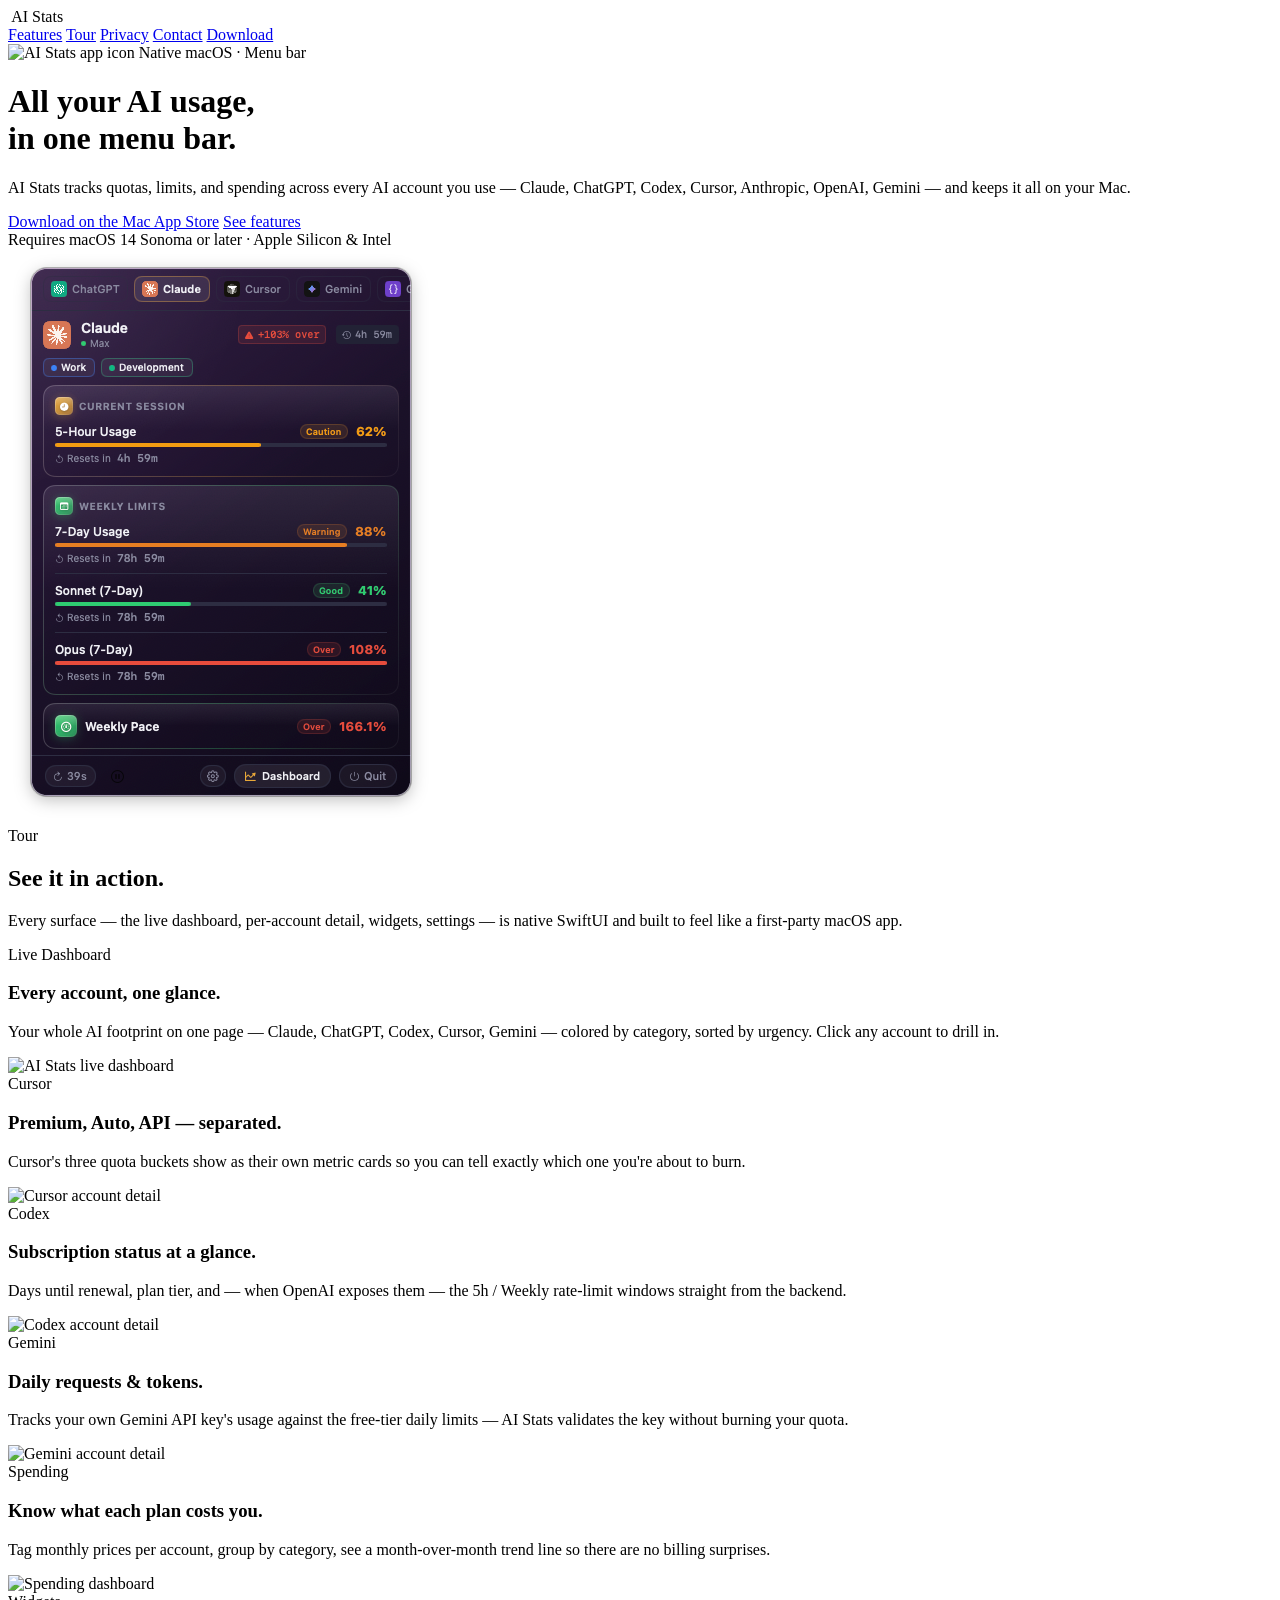
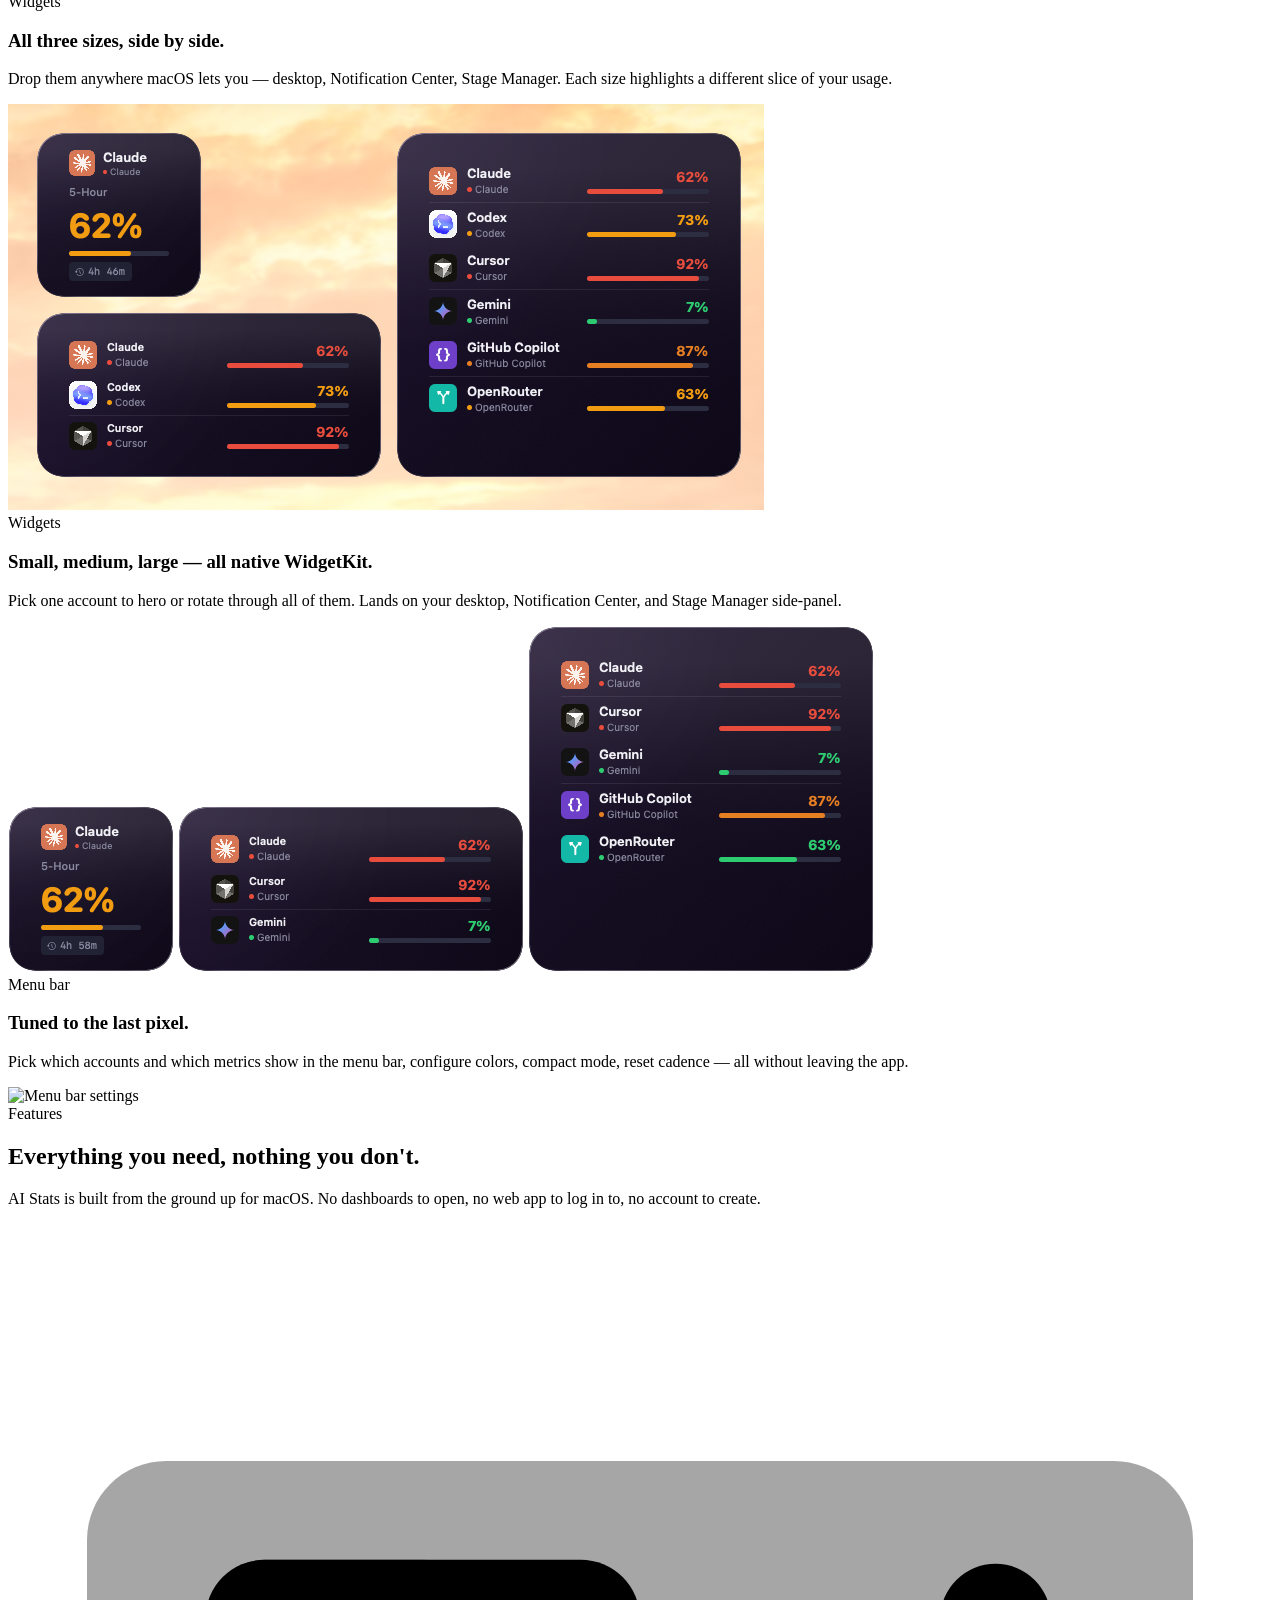
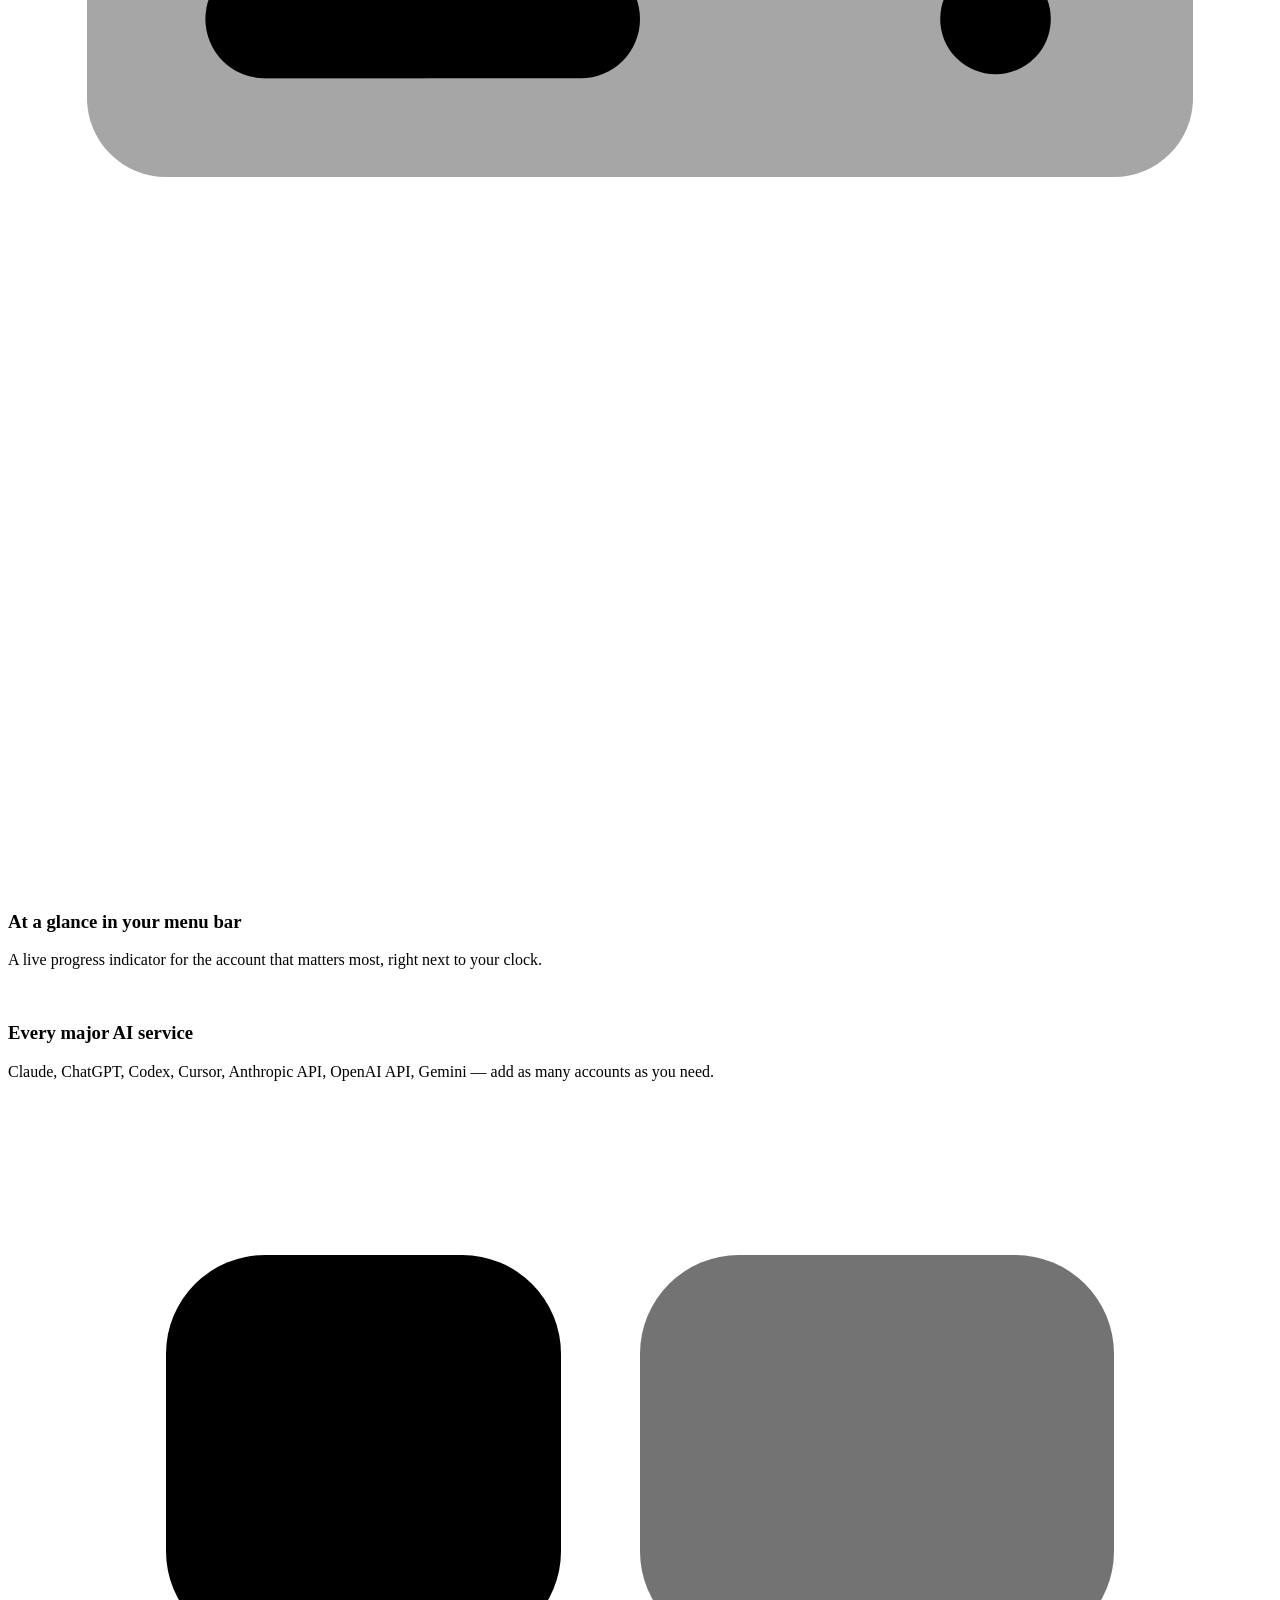
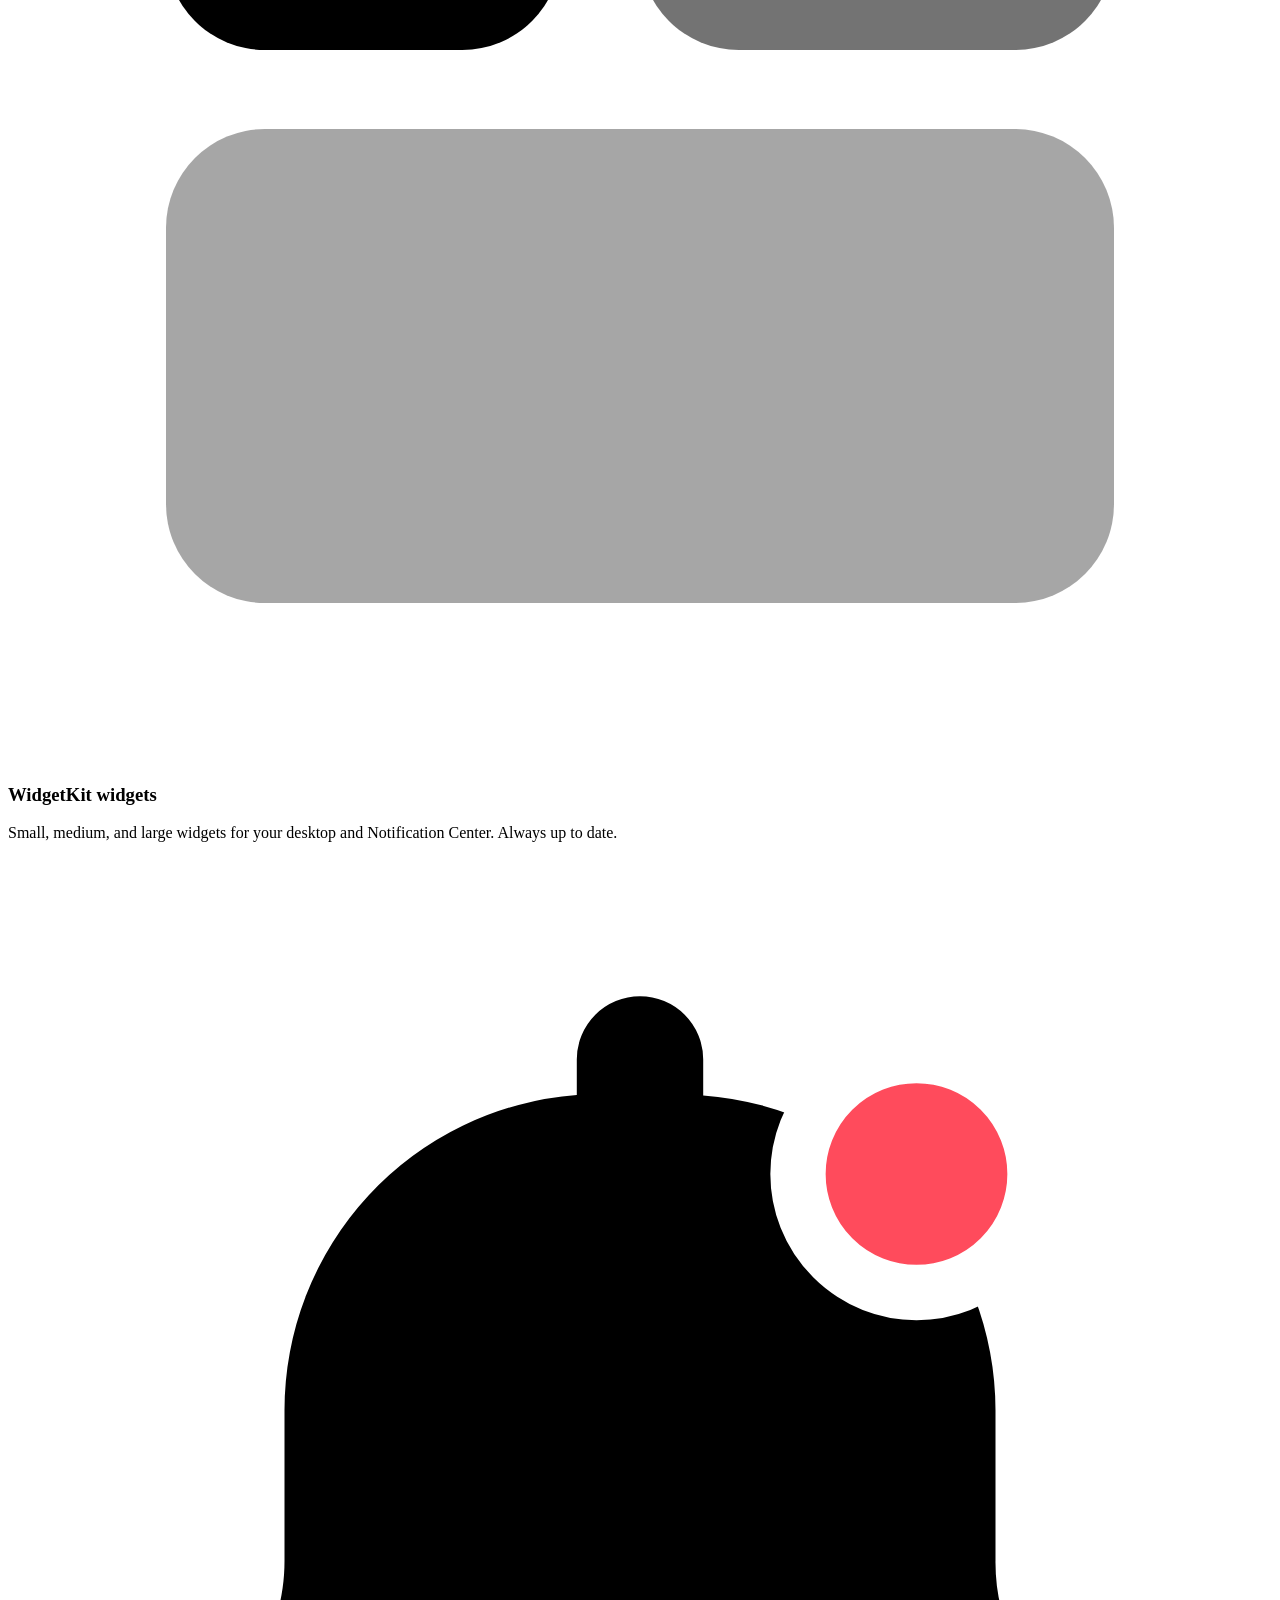
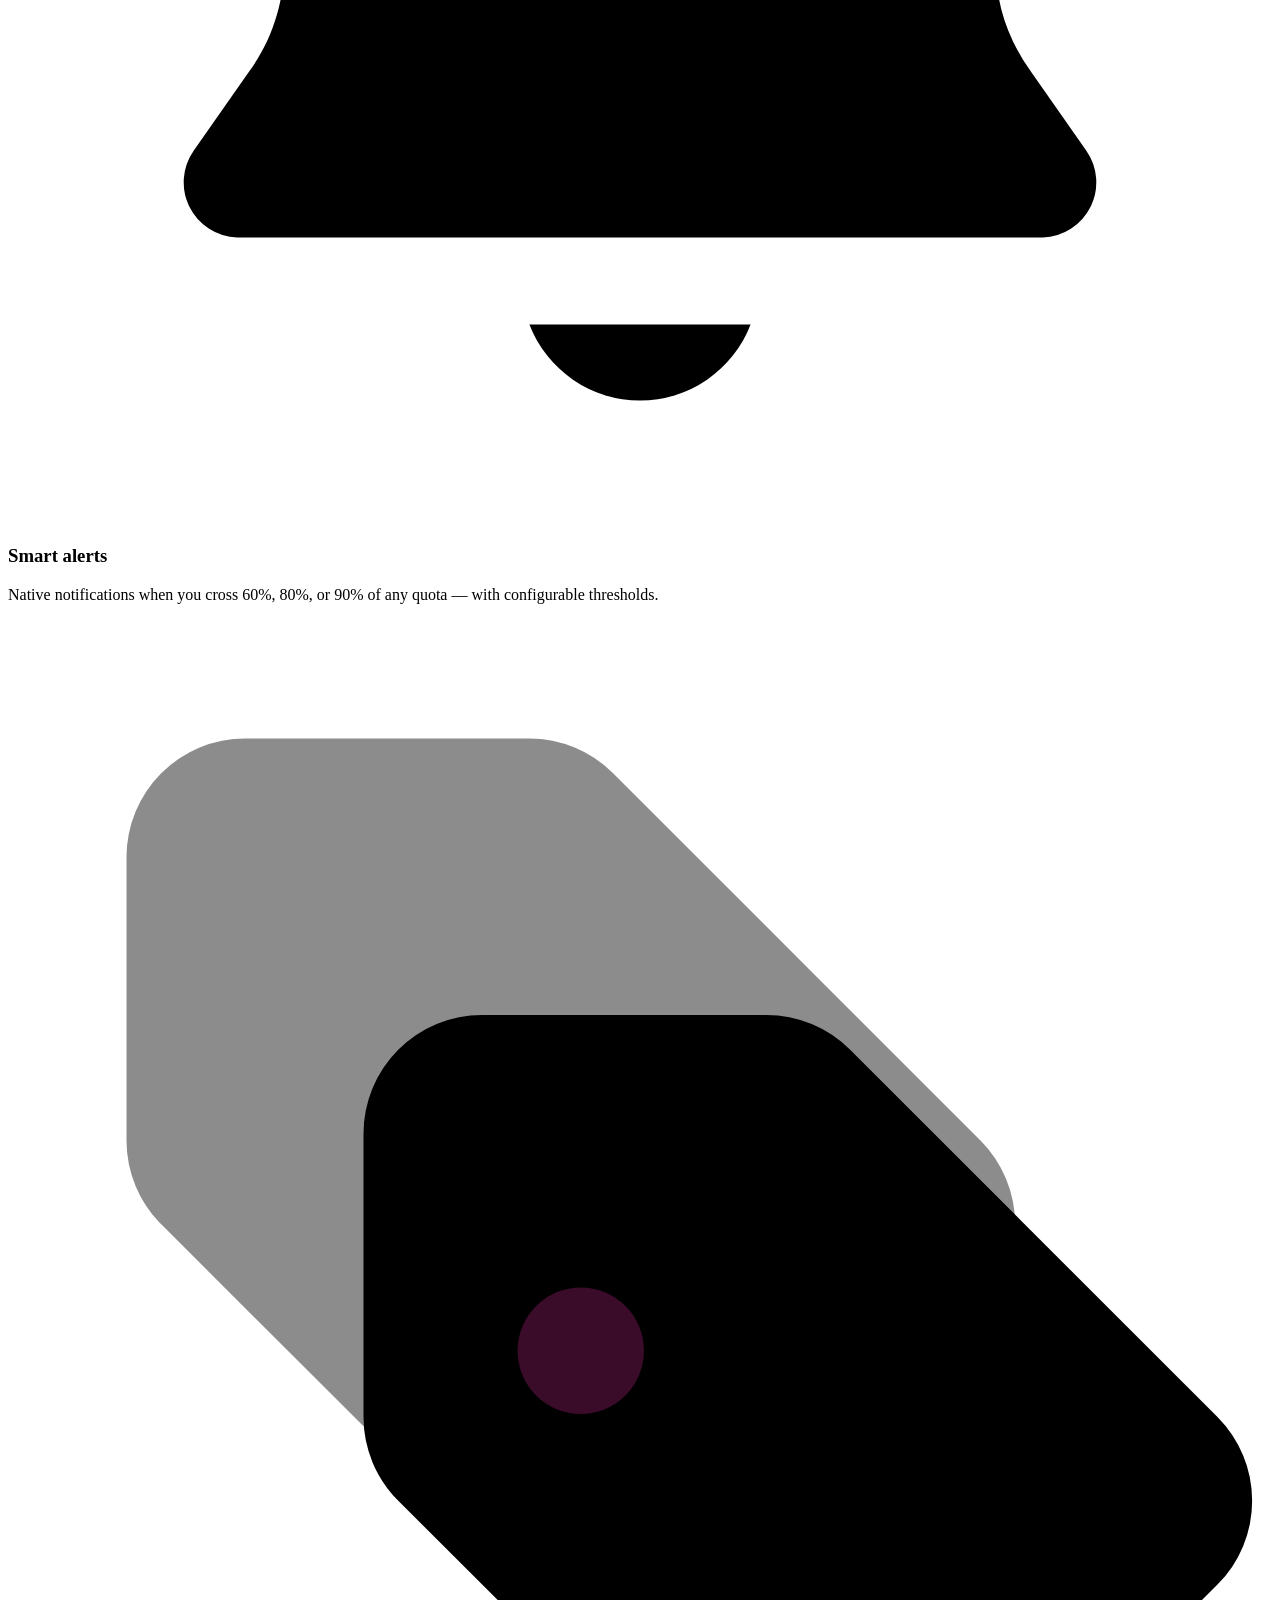
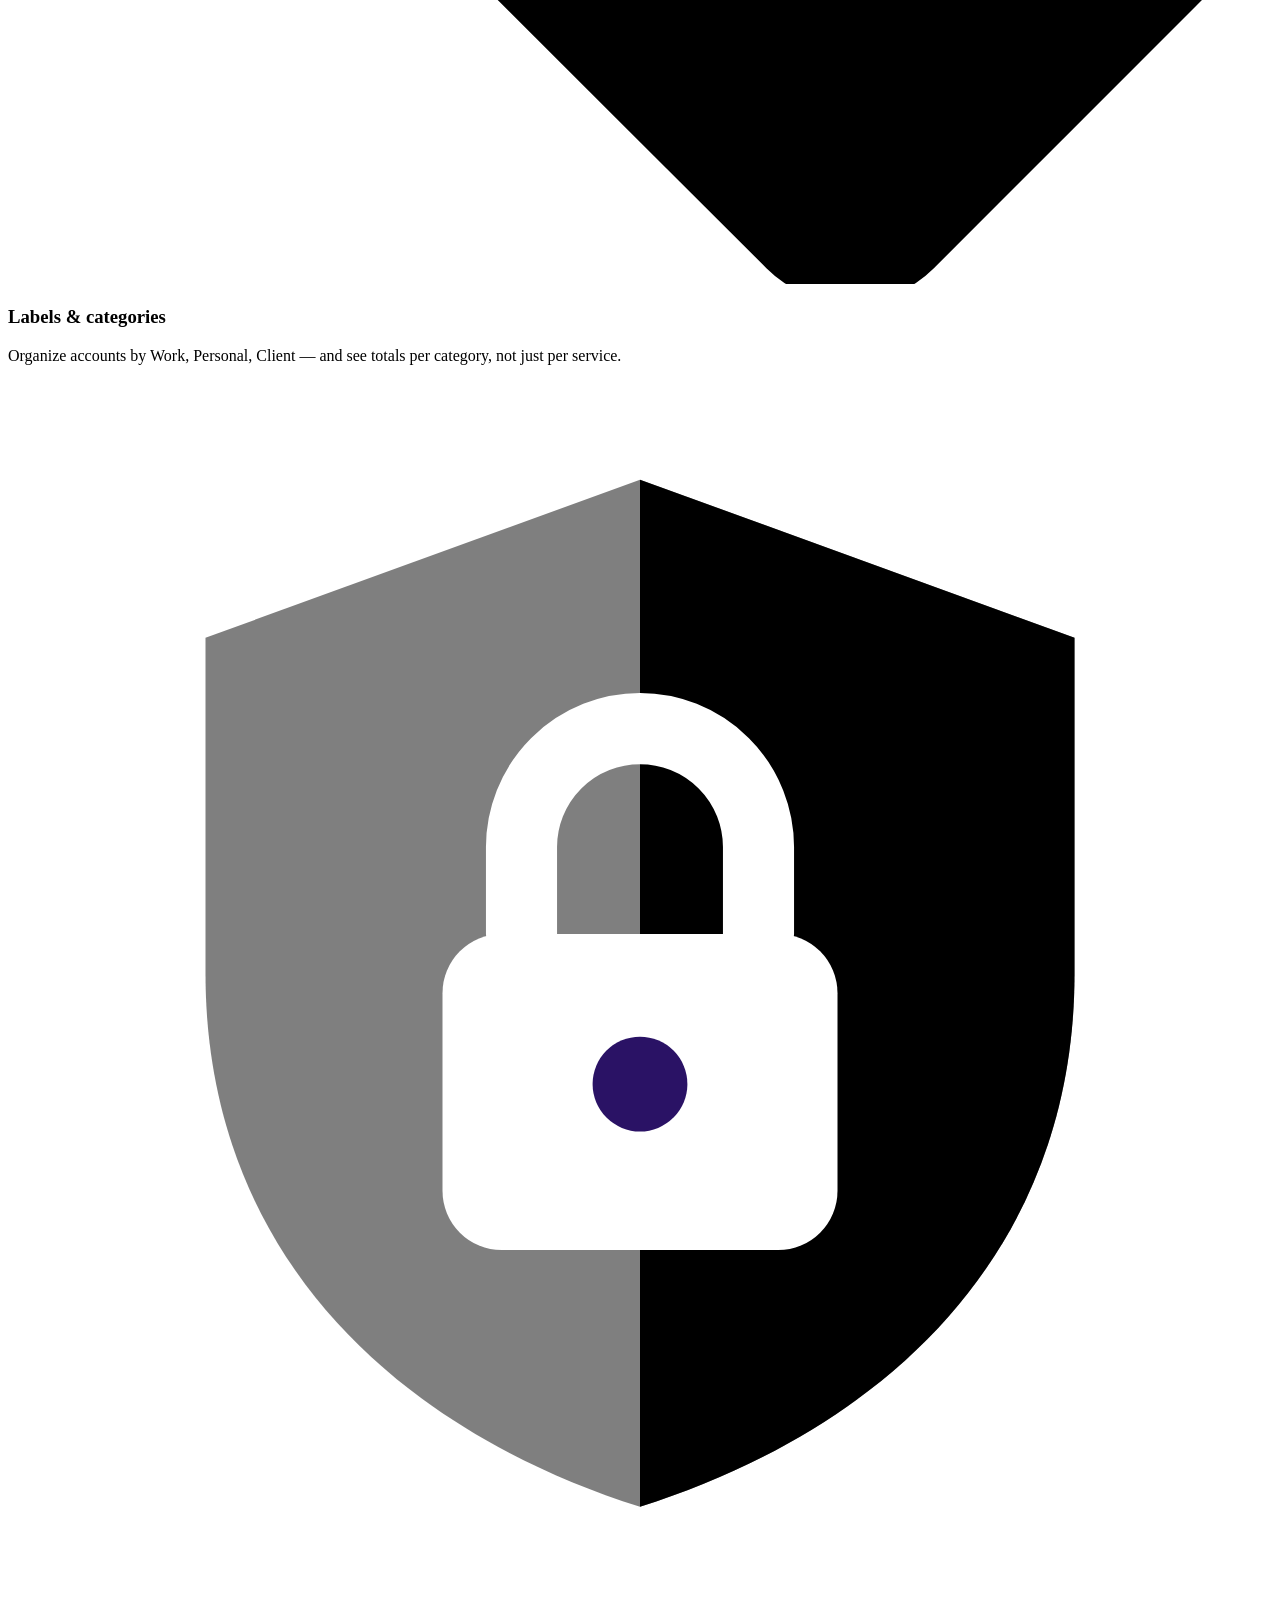
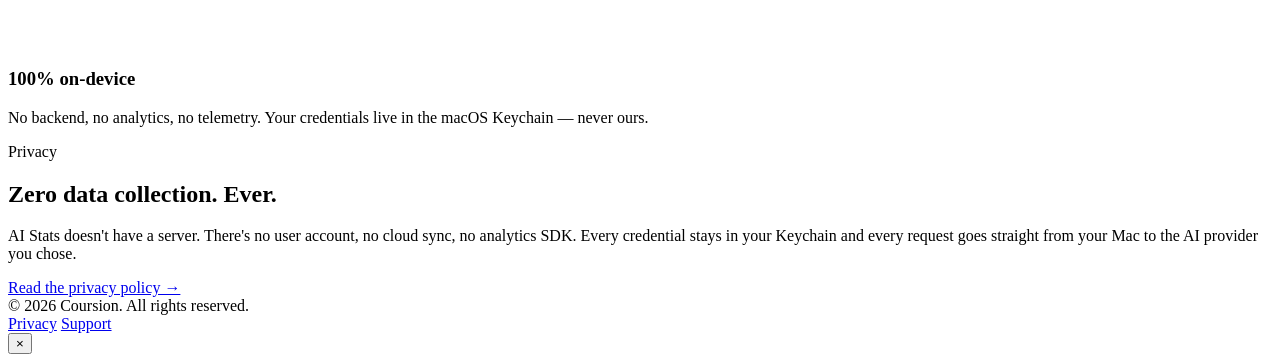
==== index.html @ f07129c7 "feat(site): refresh widget screenshots + add full-widgets hero" ====
<!DOCTYPE html>
<html lang="en">
<head>
  <meta charset="UTF-8" />
  <meta name="viewport" content="width=device-width, initial-scale=1.0" />
  <title>AI Stats — All your AI usage, in one menu bar</title>
  <meta name="description" content="AI Stats is a native macOS menu bar app that tracks usage, limits, and spending across Claude, ChatGPT, Codex, Cursor, Gemini, and more — 100% on-device." />
  <meta name="theme-color" content="#100B1C" />

  <meta property="og:title" content="AI Stats — All your AI usage, in one menu bar" />
  <meta property="og:description" content="Native macOS app. Track usage, limits, and spending across every AI account you use. 100% on-device." />
  <meta property="og:type" content="website" />

  <link rel="stylesheet" href="styles.css" />
  <link rel="icon" type="image/png" sizes="64x64" href="favicon.png" />
  <link rel="apple-touch-icon" href="icon.png" />
  <meta property="og:image" content="icon@2x.png" />
</head>
<body>
  <div class="container">
    <nav class="nav">
      <div class="nav-brand">
        <img class="brand-icon" src="icon.png" alt="" />
        <span>AI Stats</span>
      </div>
      <div class="nav-links">
        <a href="#features">Features</a>
        <a href="#showcase">Tour</a>
        <a href="#privacy">Privacy</a>
        <a href="mailto:kuraydev.io@gmail.com">Contact</a>
        <a href="https://apps.apple.com/app/id6762005507" class="nav-cta" aria-label="Download on the Mac App Store">Download</a>
      </div>
    </nav>

    <header class="hero">
      <div class="hero-copy">
        <img class="hero-app-icon" src="icon-transparent.png" alt="AI Stats app icon" />
        <span class="hero-eyebrow"><span class="dot"></span>Native macOS · Menu bar</span>
        <h1>All your AI usage,<br/><span class="grad">in one menu bar.</span></h1>
        <p>AI Stats tracks quotas, limits, and spending across every AI account you use — Claude, ChatGPT, Codex, Cursor, Anthropic, OpenAI, Gemini — and keeps it all on your Mac.</p>
        <div class="cta-row">
          <a href="https://apps.apple.com/app/id6762005507" class="btn btn-primary" aria-label="Download on the Mac App Store">Download on the Mac App Store</a>
          <a href="#features" class="btn btn-ghost">See features</a>
        </div>
        <div class="hero-meta">Requires macOS 14 Sonoma or later · Apple Silicon &amp; Intel</div>
      </div>
      <div class="hero-visual" aria-hidden="true">
        <img class="hero-shot" src="screenshots/menubar.png" alt="AI Stats menu bar popover" onerror="this.outerHTML='&lt;div class=&quot;hero-shot-placeholder&quot;&gt;&lt;span&gt;Drop screenshots/menubar.png here&lt;/span&gt;&lt;/div&gt;'" />
      </div>
    </header>

    <section id="showcase" class="showcase">
      <div class="section-eyebrow reveal">Tour</div>
      <h2 class="reveal">See it in action.</h2>
      <p class="section-lead reveal">Every surface — the live dashboard, per-account detail, widgets, settings — is native SwiftUI and built to feel like a first-party macOS app.</p>

      <!-- Live dashboard — full-width hero shot -->
      <div class="showcase-hero reveal">
        <div class="showcase-kicker">Live Dashboard</div>
        <h3>Every account, one glance.</h3>
        <p>Your whole AI footprint on one page — Claude, ChatGPT, Codex, Cursor, Gemini — colored by category, sorted by urgency. Click any account to drill in.</p>
        <div class="showcase-media wide">
          <img src="screenshots/live-dashboard.png" alt="AI Stats live dashboard" />
        </div>
      </div>

      <!-- Per-account detail — alternating rows, one per provider -->
      <div class="showcase-row reveal">
        <div class="showcase-text">
          <div class="showcase-kicker">Cursor</div>
          <h3>Premium, Auto, API — separated.</h3>
          <p>Cursor's three quota buckets show as their own metric cards so you can tell exactly which one you're about to burn.</p>
        </div>
        <div class="showcase-media"><img src="screenshots/cursor.png" alt="Cursor account detail" /></div>
      </div>

      <div class="showcase-row reveal reverse">
        <div class="showcase-text">
          <div class="showcase-kicker">Codex</div>
          <h3>Subscription status at a glance.</h3>
          <p>Days until renewal, plan tier, and — when OpenAI exposes them — the 5h / Weekly rate-limit windows straight from the backend.</p>
        </div>
        <div class="showcase-media"><img src="screenshots/development-account.png" alt="Codex account detail" /></div>
      </div>

      <div class="showcase-row reveal">
        <div class="showcase-text">
          <div class="showcase-kicker">Gemini</div>
          <h3>Daily requests &amp; tokens.</h3>
          <p>Tracks your own Gemini API key's usage against the free-tier daily limits — AI Stats validates the key without burning your quota.</p>
        </div>
        <div class="showcase-media"><img src="screenshots/gemini.png" alt="Gemini account detail" /></div>
      </div>

      <!-- Spending — alternating row -->
      <div class="showcase-row reveal reverse">
        <div class="showcase-text">
          <div class="showcase-kicker">Spending</div>
          <h3>Know what each plan costs you.</h3>
          <p>Tag monthly prices per account, group by category, see a month-over-month trend line so there are no billing surprises.</p>
        </div>
        <div class="showcase-media">
          <img src="screenshots/spending.png" alt="Spending dashboard" />
        </div>
      </div>

      <!-- Widgets composite hero -->
      <div class="showcase-hero reveal">
        <div class="showcase-kicker">Widgets</div>
        <h3>All three sizes, side by side.</h3>
        <p>Drop them anywhere macOS lets you — desktop, Notification Center, Stage Manager. Each size highlights a different slice of your usage.</p>
        <div class="showcase-media wide">
          <img src="screenshots/full-widgets.png" alt="AI Stats widgets — small, medium, large" />
        </div>
      </div>

      <!-- Widgets trio -->
      <div class="showcase-block reveal">
        <div class="showcase-kicker">Widgets</div>
        <h3>Small, medium, large — all native WidgetKit.</h3>
        <p>Pick one account to hero or rotate through all of them. Lands on your desktop, Notification Center, and Stage Manager side-panel.</p>
        <div class="widget-trio">
          <img class="widget small"  src="screenshots/small-widget.png"  alt="Small widget" />
          <img class="widget medium" src="screenshots/medium-widget.png" alt="Medium widget" />
          <img class="widget large"  src="screenshots/large-widget.png"  alt="Large widget" />
        </div>
      </div>

      <!-- Menu bar settings -->
      <div class="showcase-row reveal">
        <div class="showcase-text">
          <div class="showcase-kicker">Menu bar</div>
          <h3>Tuned to the last pixel.</h3>
          <p>Pick which accounts and which metrics show in the menu bar, configure colors, compact mode, reset cadence — all without leaving the app.</p>
        </div>
        <div class="showcase-media">
          <img src="screenshots/menubar-settings.png" alt="Menu bar settings" />
        </div>
      </div>
    </section>

    <section id="features" class="reveal">
      <div class="section-eyebrow">Features</div>
      <h2>Everything you need, nothing you don't.</h2>
      <p class="section-lead">AI Stats is built from the ground up for macOS. No dashboards to open, no web app to log in to, no account to create.</p>

      <div class="features reveal-stagger">
        <div class="card">
          <span class="feature-icon g-sky-blue" aria-hidden="true">
            <!-- Mini menu bar with progress pill + clock dot -->
            <svg viewBox="0 0 32 32" fill="currentColor"><rect x="2" y="6" width="28" height="8" rx="2" opacity="0.35"/><rect x="5" y="8.5" width="11" height="3" rx="1.5"/><rect x="5" y="8.5" width="7" height="3" rx="1.5" opacity="0.55"/><circle cx="25" cy="10" r="1.4"/></svg>
          </span>
          <h3>At a glance in your menu bar</h3>
          <p>A live progress indicator for the account that matters most, right next to your clock.</p>
        </div>

        <div class="card card-providers">
          <div class="provider-row" aria-hidden="true">
            <img src="providers/claude.png" alt="" />
            <img src="providers/chatgpt.png" alt="" />
            <img src="providers/codex.png" alt="" />
            <img src="providers/cursor.png" alt="" />
            <img src="providers/gemini.png" alt="" />
          </div>
          <h3>Every major AI service</h3>
          <p>Claude, ChatGPT, Codex, Cursor, Anthropic API, OpenAI API, Gemini — add as many accounts as you need.</p>
        </div>

        <div class="card">
          <span class="feature-icon g-mint-emerald" aria-hidden="true">
            <!-- Three stacked widgets (small, medium, large) -->
            <svg viewBox="0 0 32 32" fill="currentColor"><rect x="4" y="4" width="10" height="10" rx="2.5"/><rect x="16" y="4" width="12" height="10" rx="2.5" opacity="0.55"/><rect x="4" y="16" width="24" height="12" rx="2.5" opacity="0.35"/></svg>
          </span>
          <h3>WidgetKit widgets</h3>
          <p>Small, medium, and large widgets for your desktop and Notification Center. Always up to date.</p>
        </div>

        <div class="card">
          <span class="feature-icon g-amber-orange" aria-hidden="true">
            <!-- Bell with a red notification dot -->
            <svg viewBox="0 0 32 32" fill="currentColor"><path d="M16 3.5a1.6 1.6 0 00-1.6 1.6V6A8 8 0 007 14v3.8c0 1-.3 2-.9 2.8l-1.4 2a1.4 1.4 0 001.1 2.2h20.4a1.4 1.4 0 001.1-2.2l-1.4-2a4.7 4.7 0 01-.9-2.8V14a8 8 0 00-7.4-7.99V5.1A1.6 1.6 0 0016 3.5z"/><path d="M13.2 27a3 3 0 005.6 0z"/><circle cx="23" cy="8" r="3" fill="#FF4B5C" stroke="white" stroke-width="1.4"/></svg>
          </span>
          <h3>Smart alerts</h3>
          <p>Native notifications when you cross 60%, 80%, or 90% of any quota — with configurable thresholds.</p>
        </div>

        <div class="card">
          <span class="feature-icon g-pink-magenta" aria-hidden="true">
            <!-- Two overlapping category tags -->
            <svg viewBox="0 0 32 32" fill="currentColor"><path d="M3 6a3 3 0 013-3h7.2a3 3 0 012.12.88l9.3 9.3a3 3 0 010 4.24l-7.18 7.18a3 3 0 01-4.24 0L3.88 15.3A3 3 0 013 13.18V6z" opacity="0.45"/><path d="M9 13a3 3 0 013-3h7.2a3 3 0 012.12.88l9.3 9.3a3 3 0 010 4.24l-7.18 7.18a3 3 0 01-4.24 0L9.88 22.3A3 3 0 019 20.18V13z"/><circle cx="14.5" cy="18.5" r="1.6" fill="#3b0b2a"/></svg>
          </span>
          <h3>Labels &amp; categories</h3>
          <p>Organize accounts by Work, Personal, Client — and see totals per category, not just per service.</p>
        </div>

        <div class="card">
          <span class="feature-icon g-lilac-indigo" aria-hidden="true">
            <!-- Shield with padlock -->
            <svg viewBox="0 0 32 32" fill="currentColor"><path d="M16 2.5l11 4v8.5c0 7-4.7 11.5-11 13.5-6.3-2-11-6.5-11-13.5V6.5l11-4z" opacity="0.5"/><path d="M16 2.5l11 4v8.5c0 7-4.7 11.5-11 13.5z"/><rect x="11" y="14" width="10" height="8" rx="1.5" fill="white"/><path d="M13 14v-2.2a3 3 0 016 0V14" fill="none" stroke="white" stroke-width="1.8" stroke-linecap="round"/><circle cx="16" cy="17.8" r="1.2" fill="#2a1265"/></svg>
          </span>
          <h3>100% on-device</h3>
          <p>No backend, no analytics, no telemetry. Your credentials live in the macOS Keychain — never ours.</p>
        </div>
      </div>
    </section>

    <section id="privacy" class="reveal">
      <div class="privacy-callout">
        <div>
          <div class="section-eyebrow" style="margin-bottom:8px;">Privacy</div>
          <h2>Zero data collection. Ever.</h2>
          <p>AI Stats doesn't have a server. There's no user account, no cloud sync, no analytics SDK. Every credential stays in your Keychain and every request goes straight from your Mac to the AI provider you chose.</p>
        </div>
        <a href="privacy.html" class="btn btn-ghost">Read the privacy policy →</a>
      </div>
    </section>

    <footer>
      <div class="footer-row">
        <div>© <span id="year">2026</span> Coursion. All rights reserved.</div>
        <div class="footer-links">
          <a href="privacy.html">Privacy</a>
          <a href="mailto:kuraydev.io@gmail.com">Support</a>
        </div>
      </div>
    </footer>
  </div>

  <!-- Lightbox: click any screenshot to zoom -->
  <div id="lightbox" class="lightbox" role="dialog" aria-modal="true" aria-hidden="true">
    <button class="lightbox-close" aria-label="Close">×</button>
    <img alt="" />
  </div>

  <script>
    document.getElementById('year').textContent = new Date().getFullYear();

    // Reveal on scroll: toggles .is-visible on elements marked .reveal /
    // .reveal-stagger. We promote the element to a GPU layer (will-change)
    // only for the duration of its transition and clear it afterwards so
    // idle cards don't hold compositing layers forever — keeps the page
    // feeling snappy even with a dozen reveals below the fold.
    (function() {
      var targets = document.querySelectorAll('.reveal, .reveal-stagger');
      if (!('IntersectionObserver' in window)) {
        targets.forEach(function(el) { el.classList.add('is-visible'); });
        return;
      }
      var io = new IntersectionObserver(function(entries) {
        entries.forEach(function(entry) {
          if (!entry.isIntersecting) return;
          var el = entry.target;
          el.style.willChange = 'transform, opacity';
          el.classList.add('is-visible');
          io.unobserve(el);
          // Clear will-change after the longest transition + stagger has
          // finished (~600ms covers both .reveal and .reveal-stagger).
          setTimeout(function() { el.style.willChange = 'auto'; }, 650);
        });
      }, { threshold: 0.1, rootMargin: '0px 0px -10% 0px' });
      targets.forEach(function(el) { io.observe(el); });
    })();

    // Lightbox: click a screenshot, get a zoomed-in view. Esc or click
    // outside the image to close. Uses the `.lightbox-target` opt-in class
    // so hero/widget images don't all pop open if we don't want them to.
    (function() {
      var lb = document.getElementById('lightbox');
      var lbImg = lb.querySelector('img');
      var lbClose = lb.querySelector('.lightbox-close');
      // Any image inside .showcase-media is zoomable.
      var targets = document.querySelectorAll('.showcase-media img, .hero-shot, .widget-trio .widget');
      targets.forEach(function(img) {
        img.style.cursor = 'zoom-in';
        img.addEventListener('click', function() { open(img.src, img.alt); });
      });

      function open(src, alt) {
        lbImg.src = src;
        lbImg.alt = alt || '';
        lb.classList.add('is-open');
        lb.setAttribute('aria-hidden', 'false');
        document.body.style.overflow = 'hidden';
      }
      function close() {
        lb.classList.remove('is-open');
        lb.setAttribute('aria-hidden', 'true');
        document.body.style.overflow = '';
        // Clear src so a second open re-triggers the fade-in.
        setTimeout(function() { if (!lb.classList.contains('is-open')) lbImg.src = ''; }, 220);
      }
      lb.addEventListener('click', function(e) { if (e.target === lb || e.target === lbClose) close(); });
      lbClose.addEventListener('click', close);
      document.addEventListener('keydown', function(e) { if (e.key === 'Escape') close(); });
    })();
  </script>
</body>
</html>
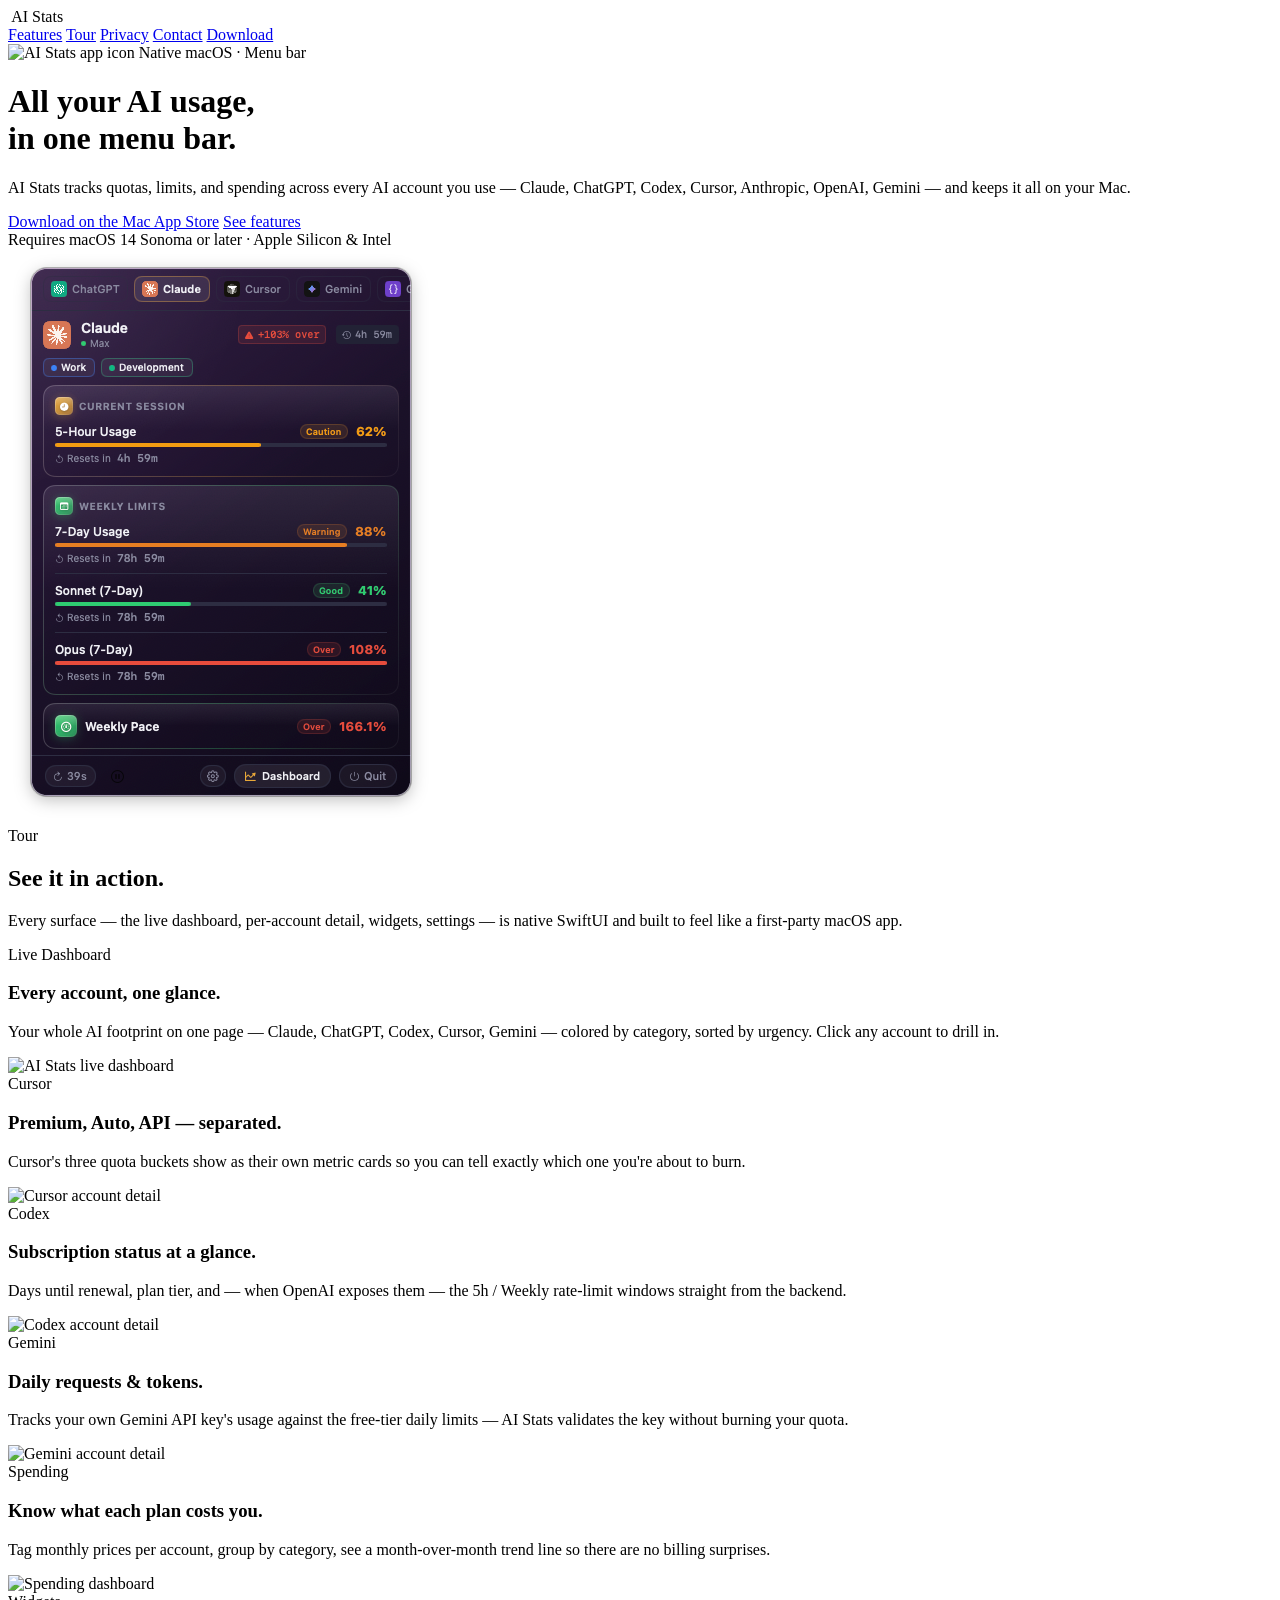
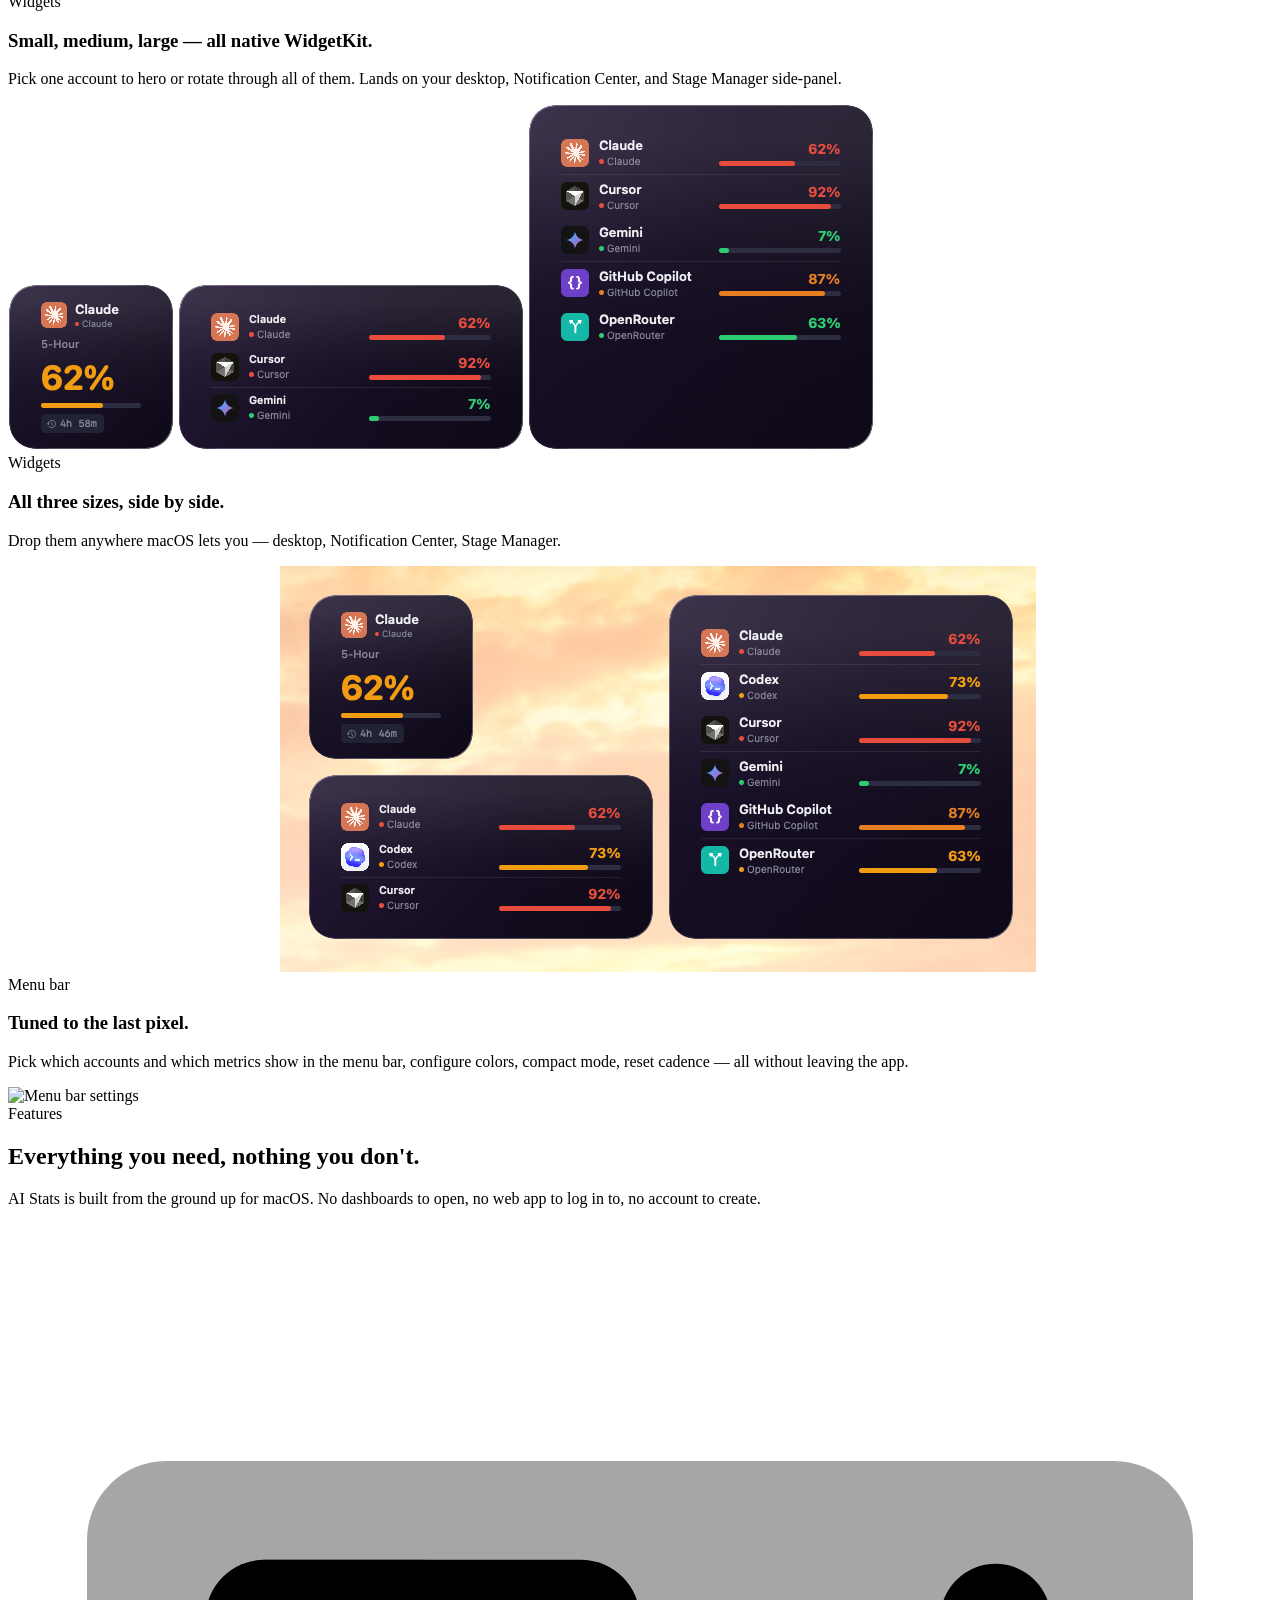
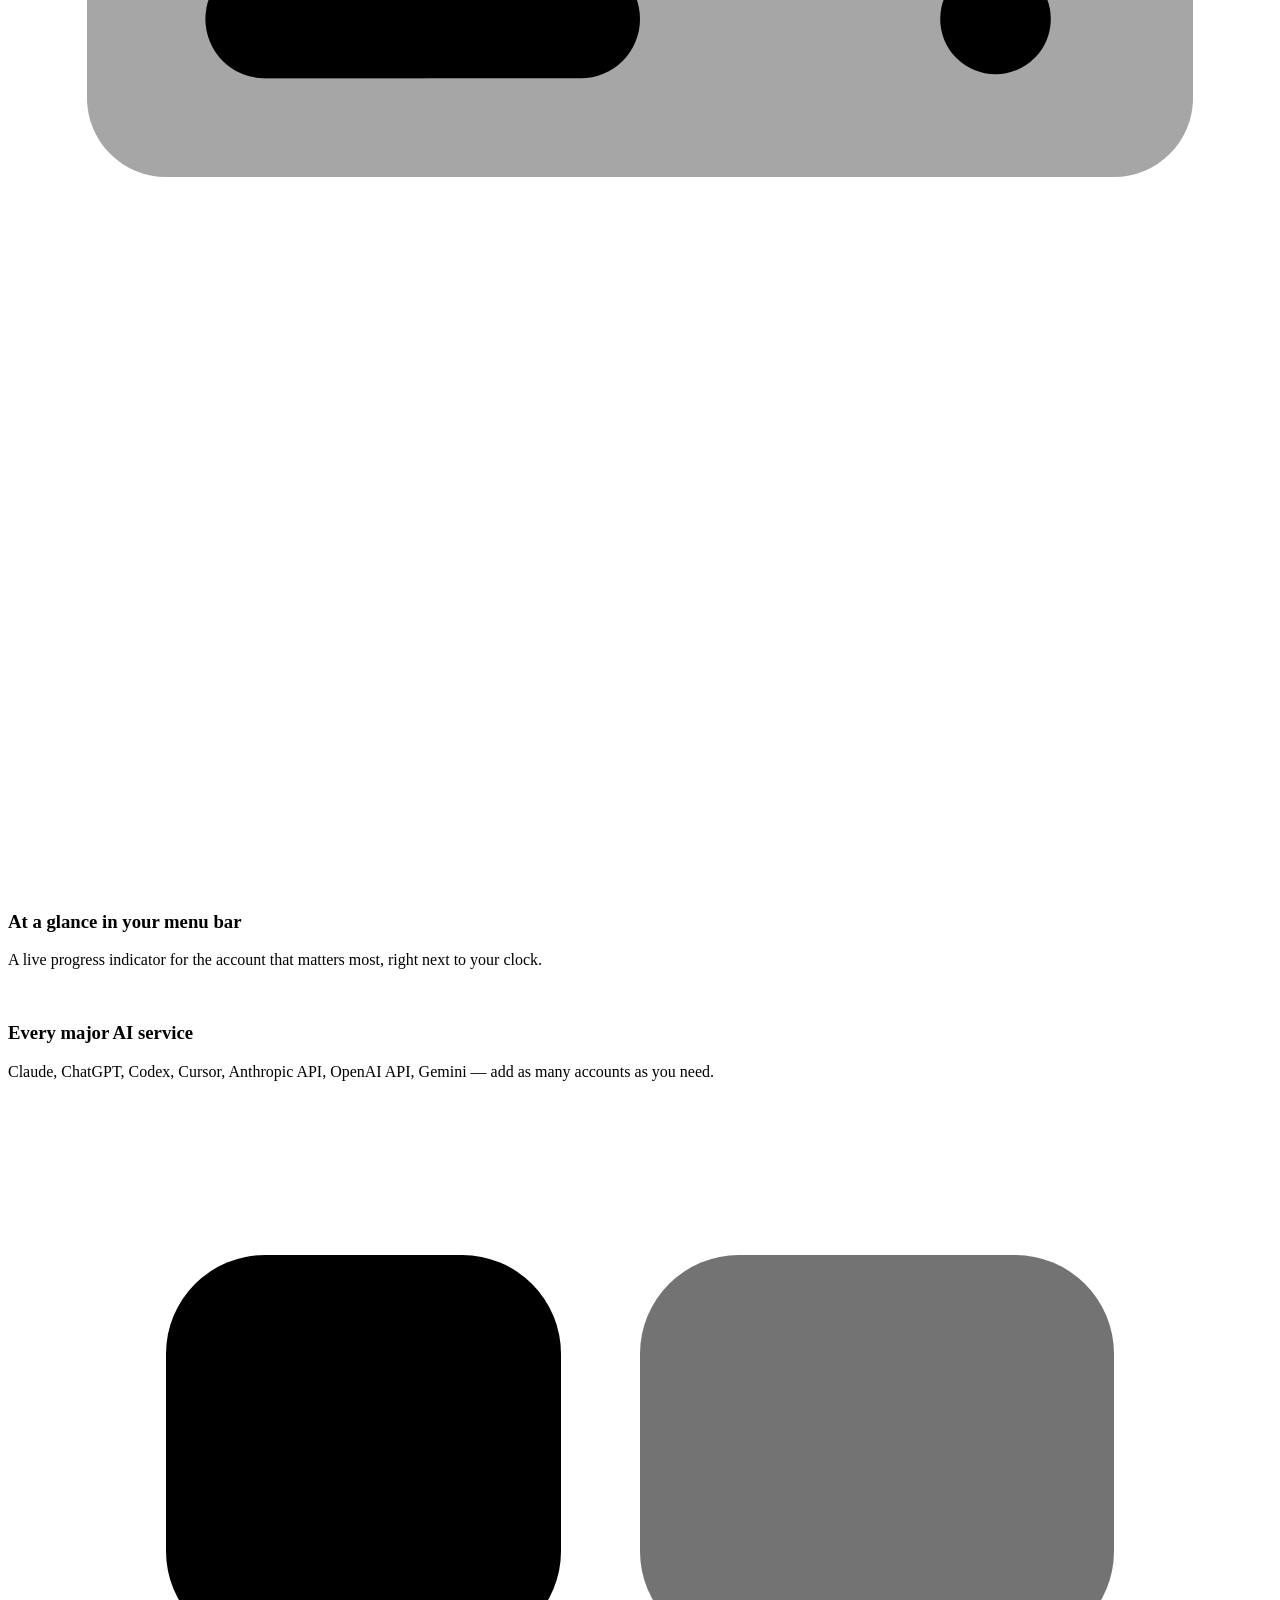
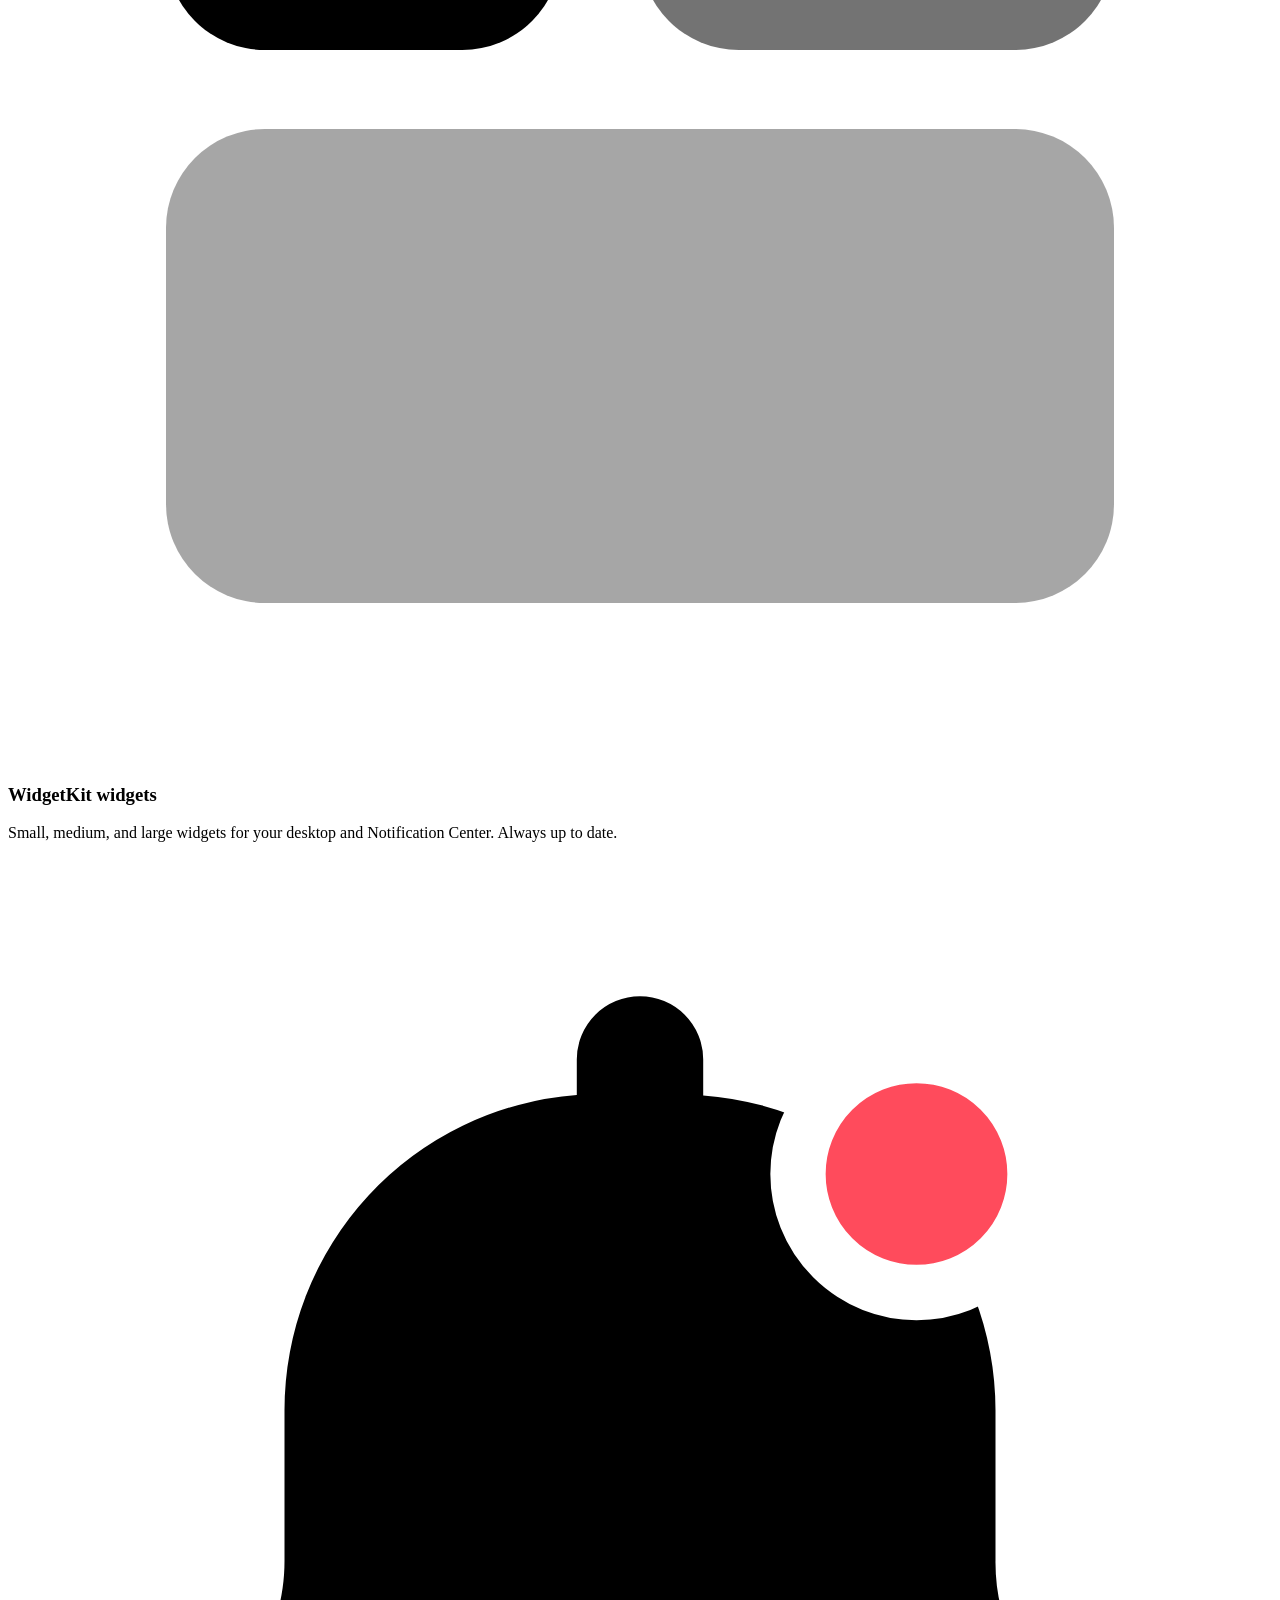
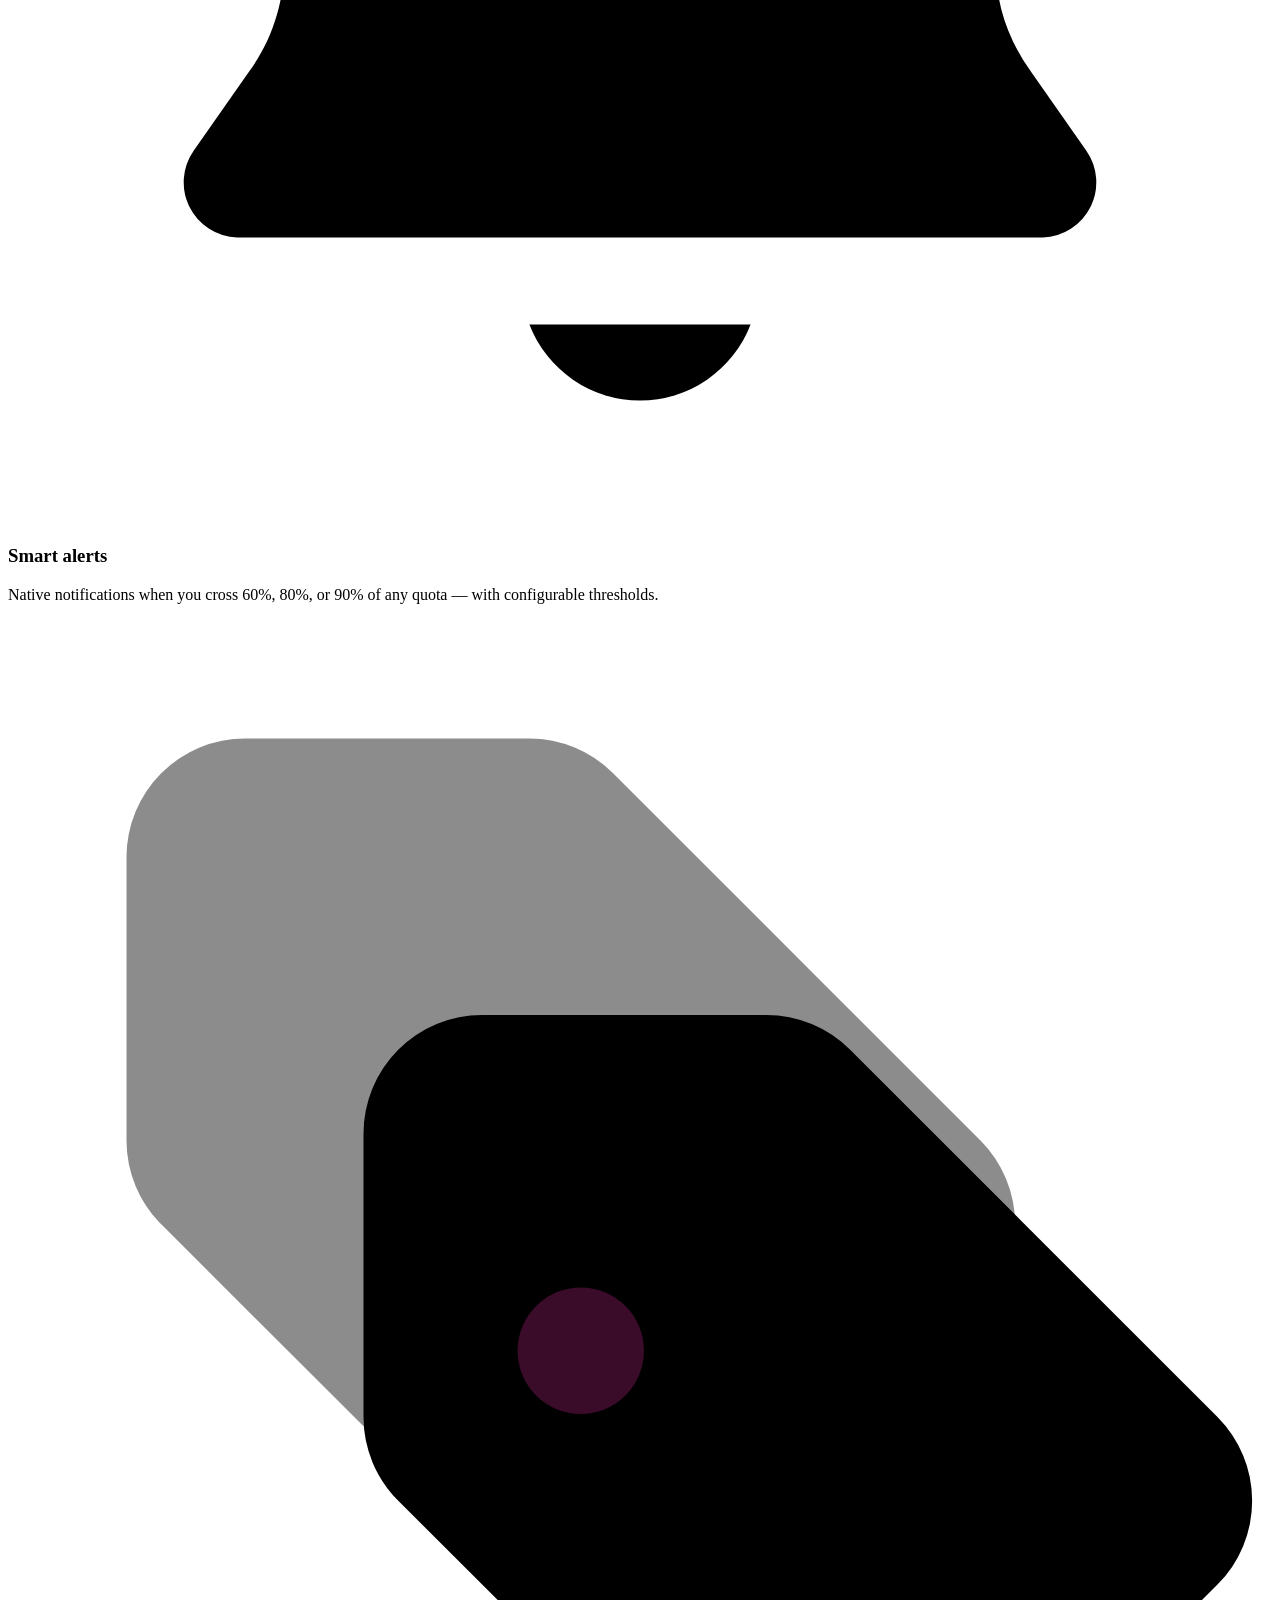
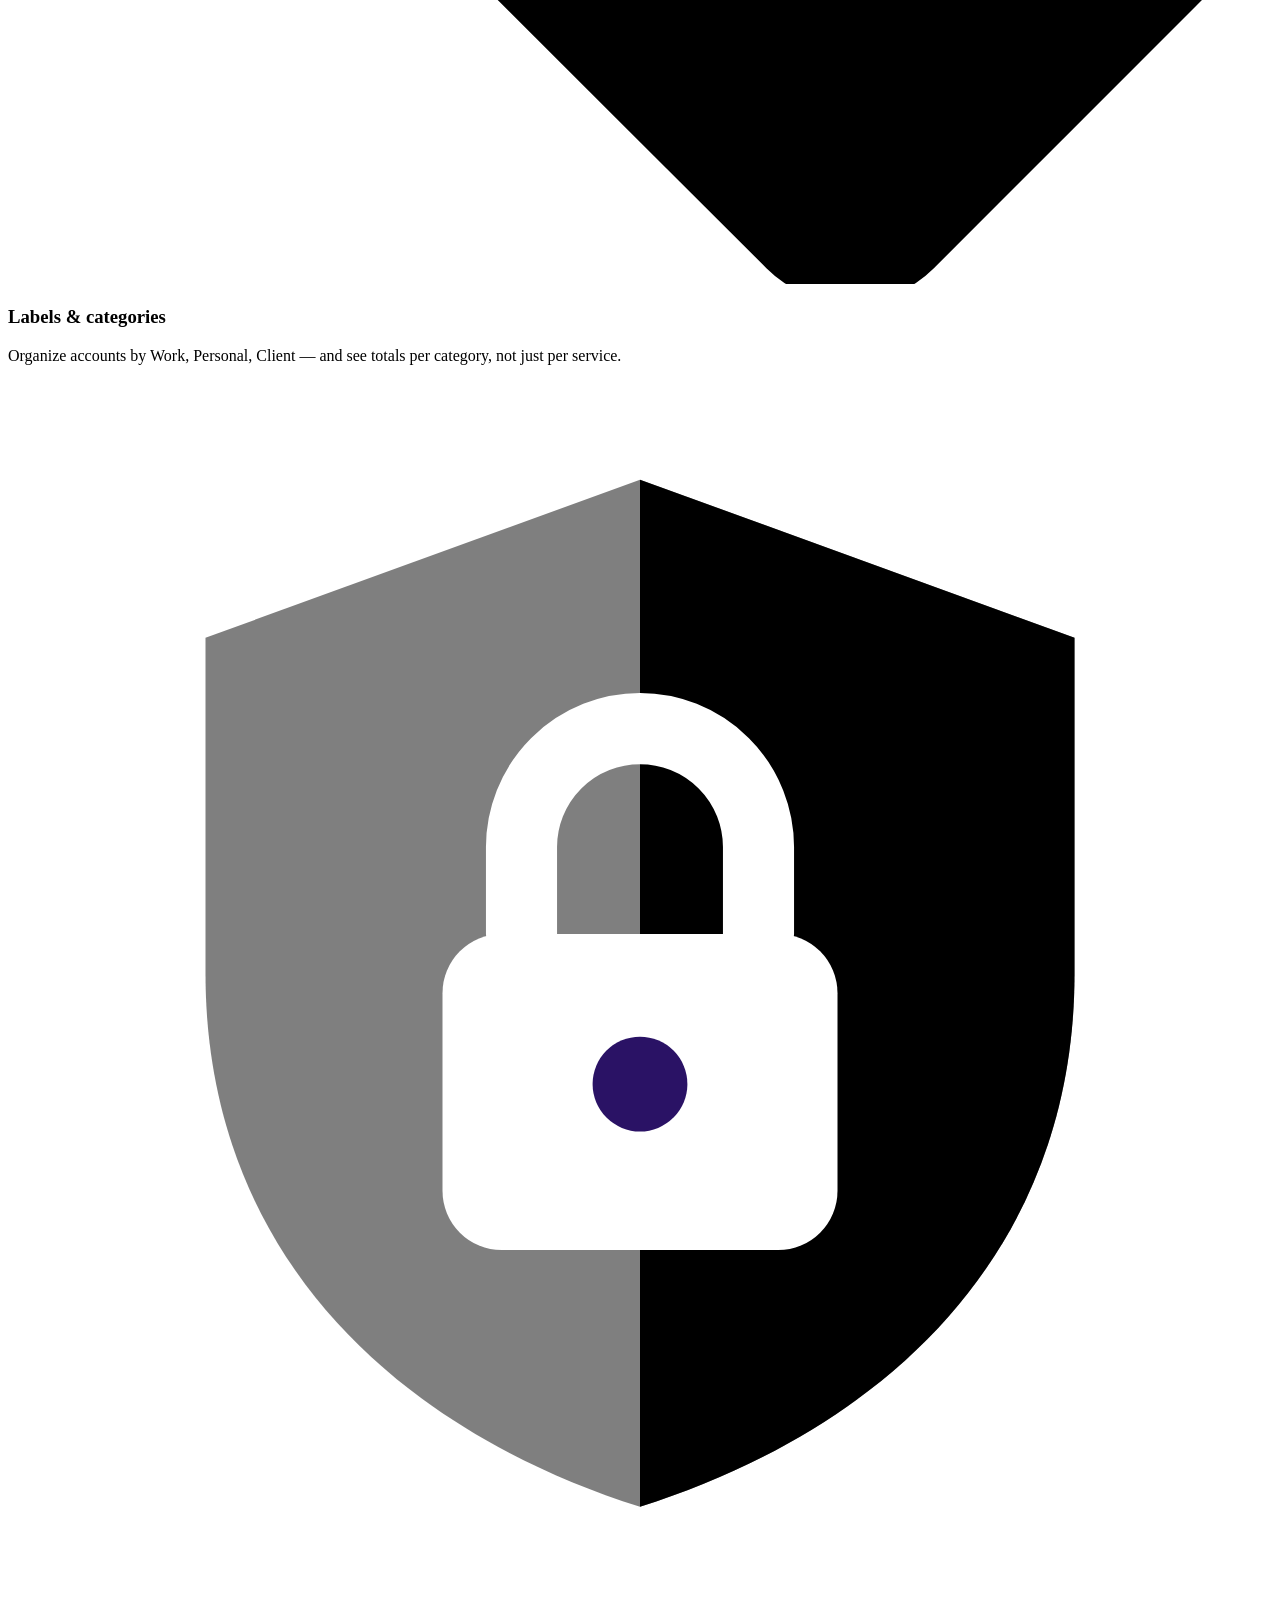
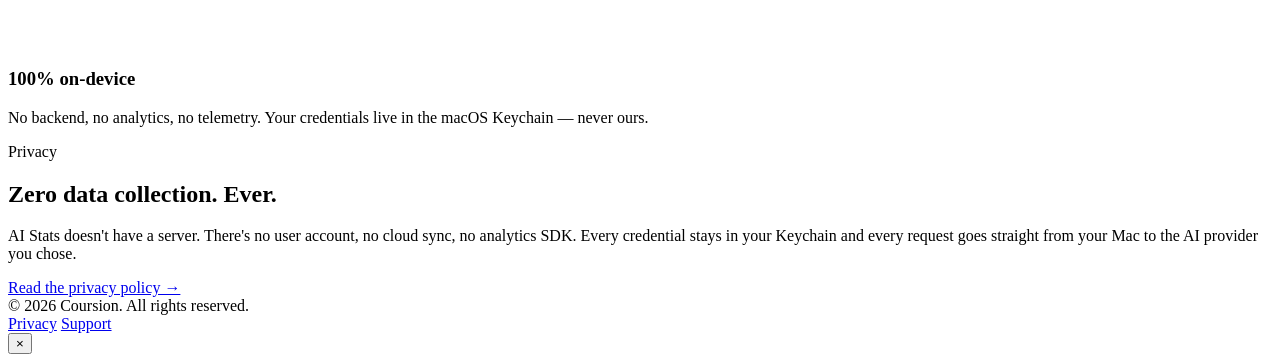
==== commit 2ef6db28: "feat(site): move full-widgets composite after trio, shrink" ====
--- a/index.html
+++ b/index.html
@@ -104,16 +104,6 @@
         </div>
       </div>
 
-      <!-- Widgets composite hero -->
-      <div class="showcase-hero reveal">
-        <div class="showcase-kicker">Widgets</div>
-        <h3>All three sizes, side by side.</h3>
-        <p>Drop them anywhere macOS lets you — desktop, Notification Center, Stage Manager. Each size highlights a different slice of your usage.</p>
-        <div class="showcase-media wide">
-          <img src="screenshots/full-widgets.png" alt="AI Stats widgets — small, medium, large" />
-        </div>
-      </div>
-
       <!-- Widgets trio -->
       <div class="showcase-block reveal">
         <div class="showcase-kicker">Widgets</div>
@@ -123,6 +113,16 @@
           <img class="widget small"  src="screenshots/small-widget.png"  alt="Small widget" />
           <img class="widget medium" src="screenshots/medium-widget.png" alt="Medium widget" />
           <img class="widget large"  src="screenshots/large-widget.png"  alt="Large widget" />
+        </div>
+      </div>
+
+      <!-- Widgets composite (compact) -->
+      <div class="showcase-block reveal">
+        <div class="showcase-kicker">Widgets</div>
+        <h3>All three sizes, side by side.</h3>
+        <p>Drop them anywhere macOS lets you — desktop, Notification Center, Stage Manager.</p>
+        <div class="showcase-media" style="max-width: 720px; margin: 0 auto;">
+          <img src="screenshots/full-widgets.png" alt="AI Stats widgets composite" />
         </div>
       </div>
 
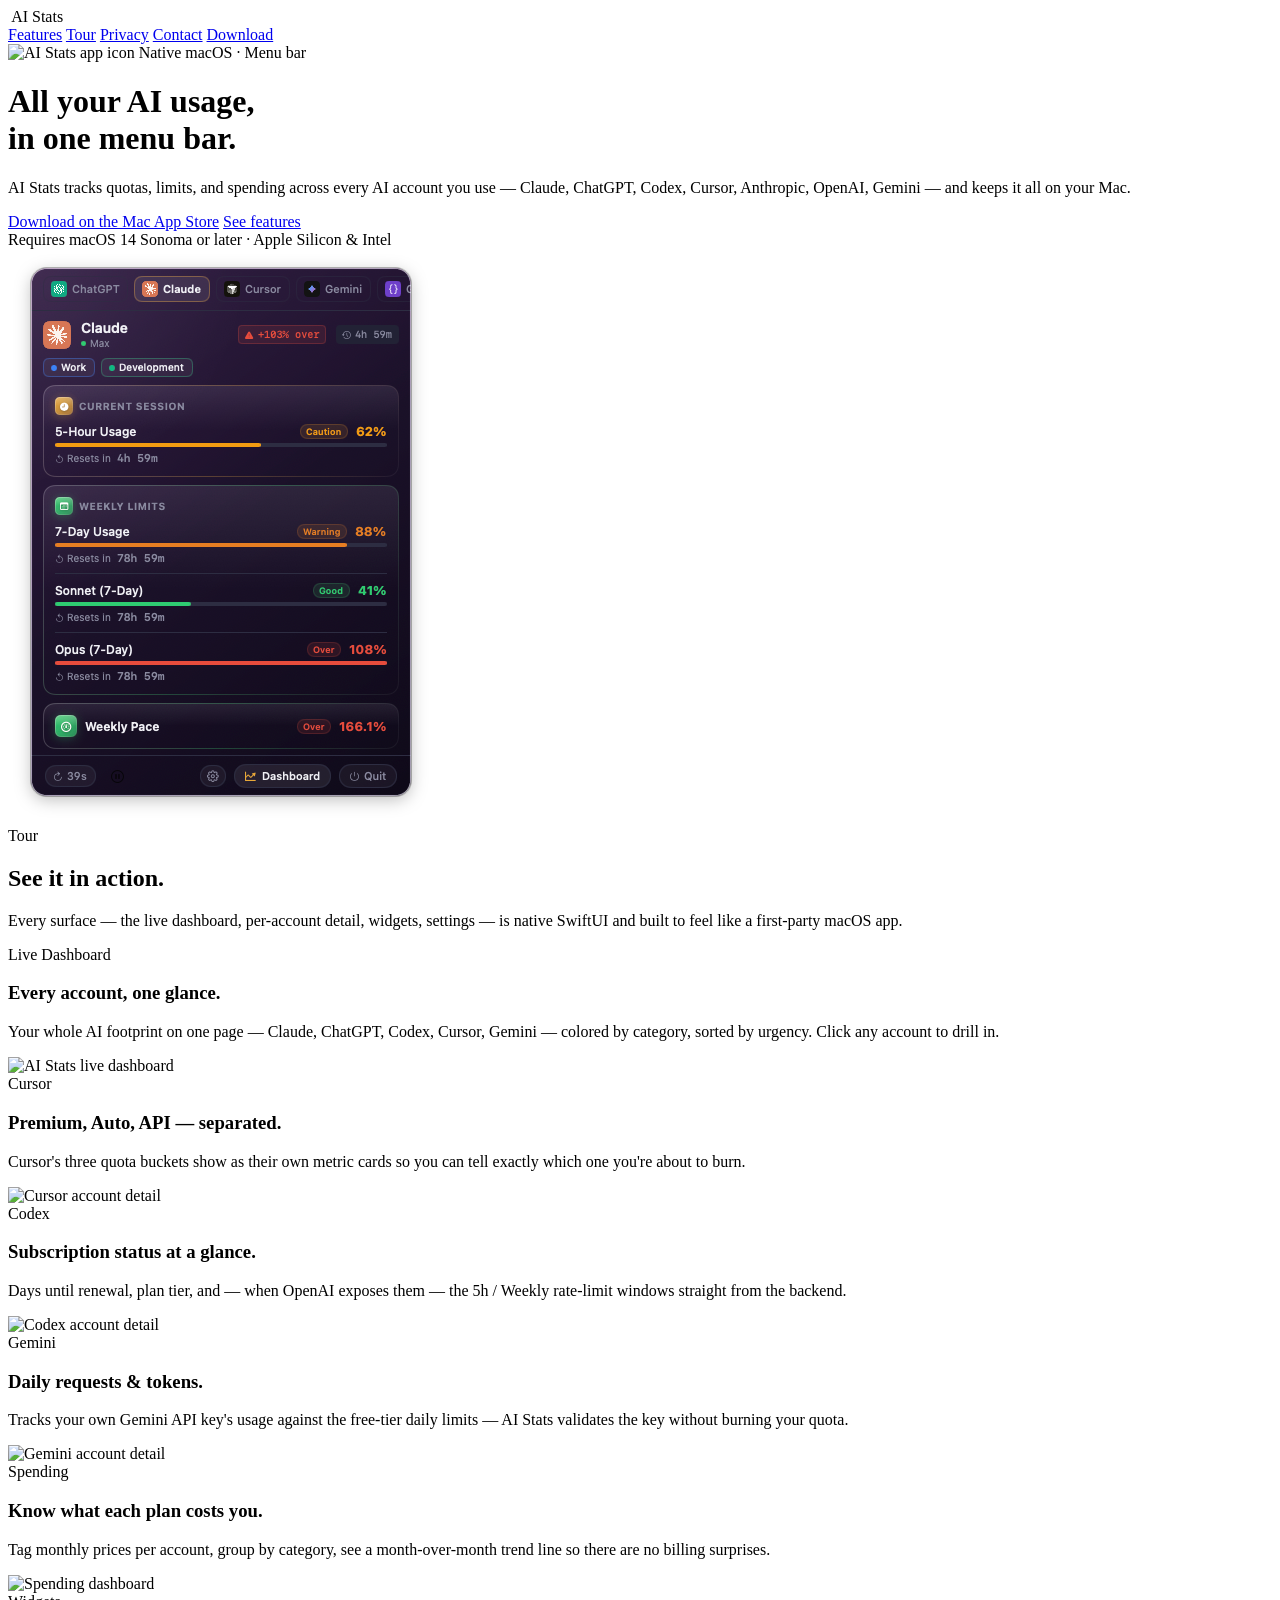
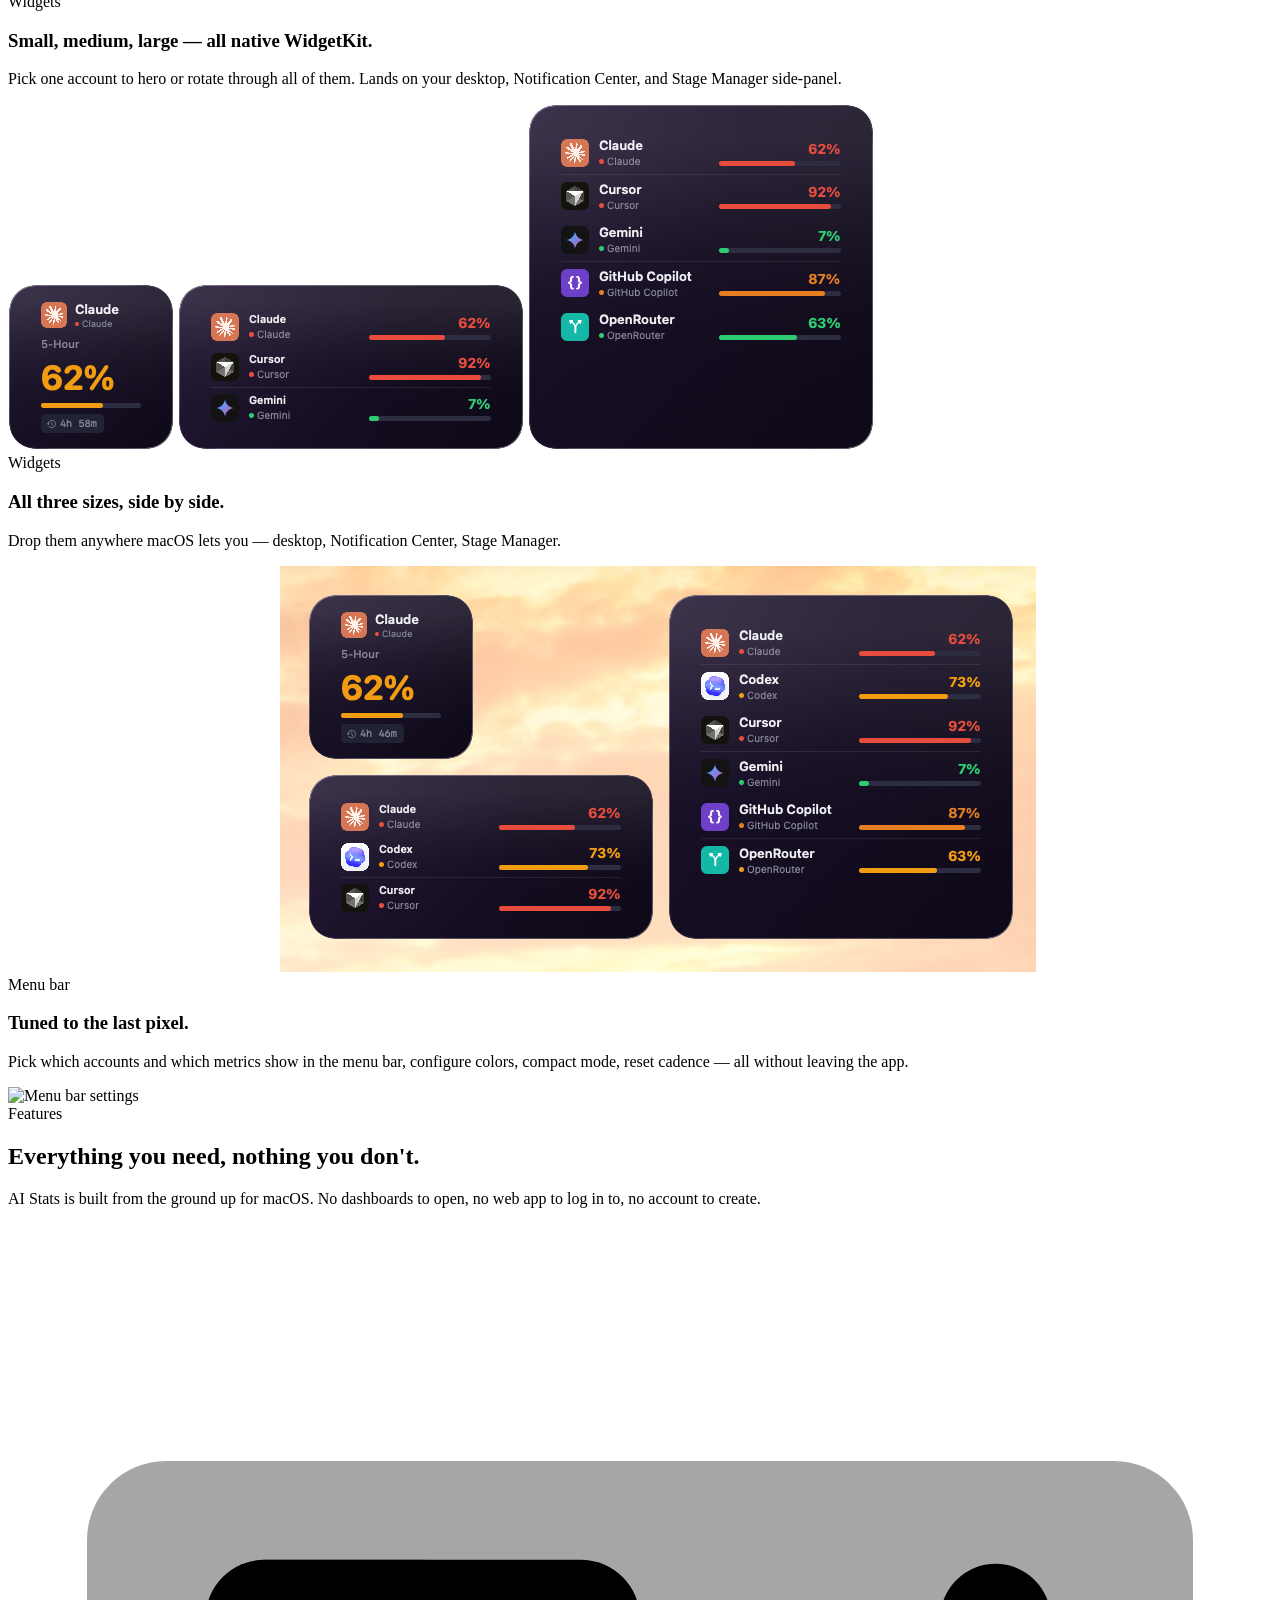
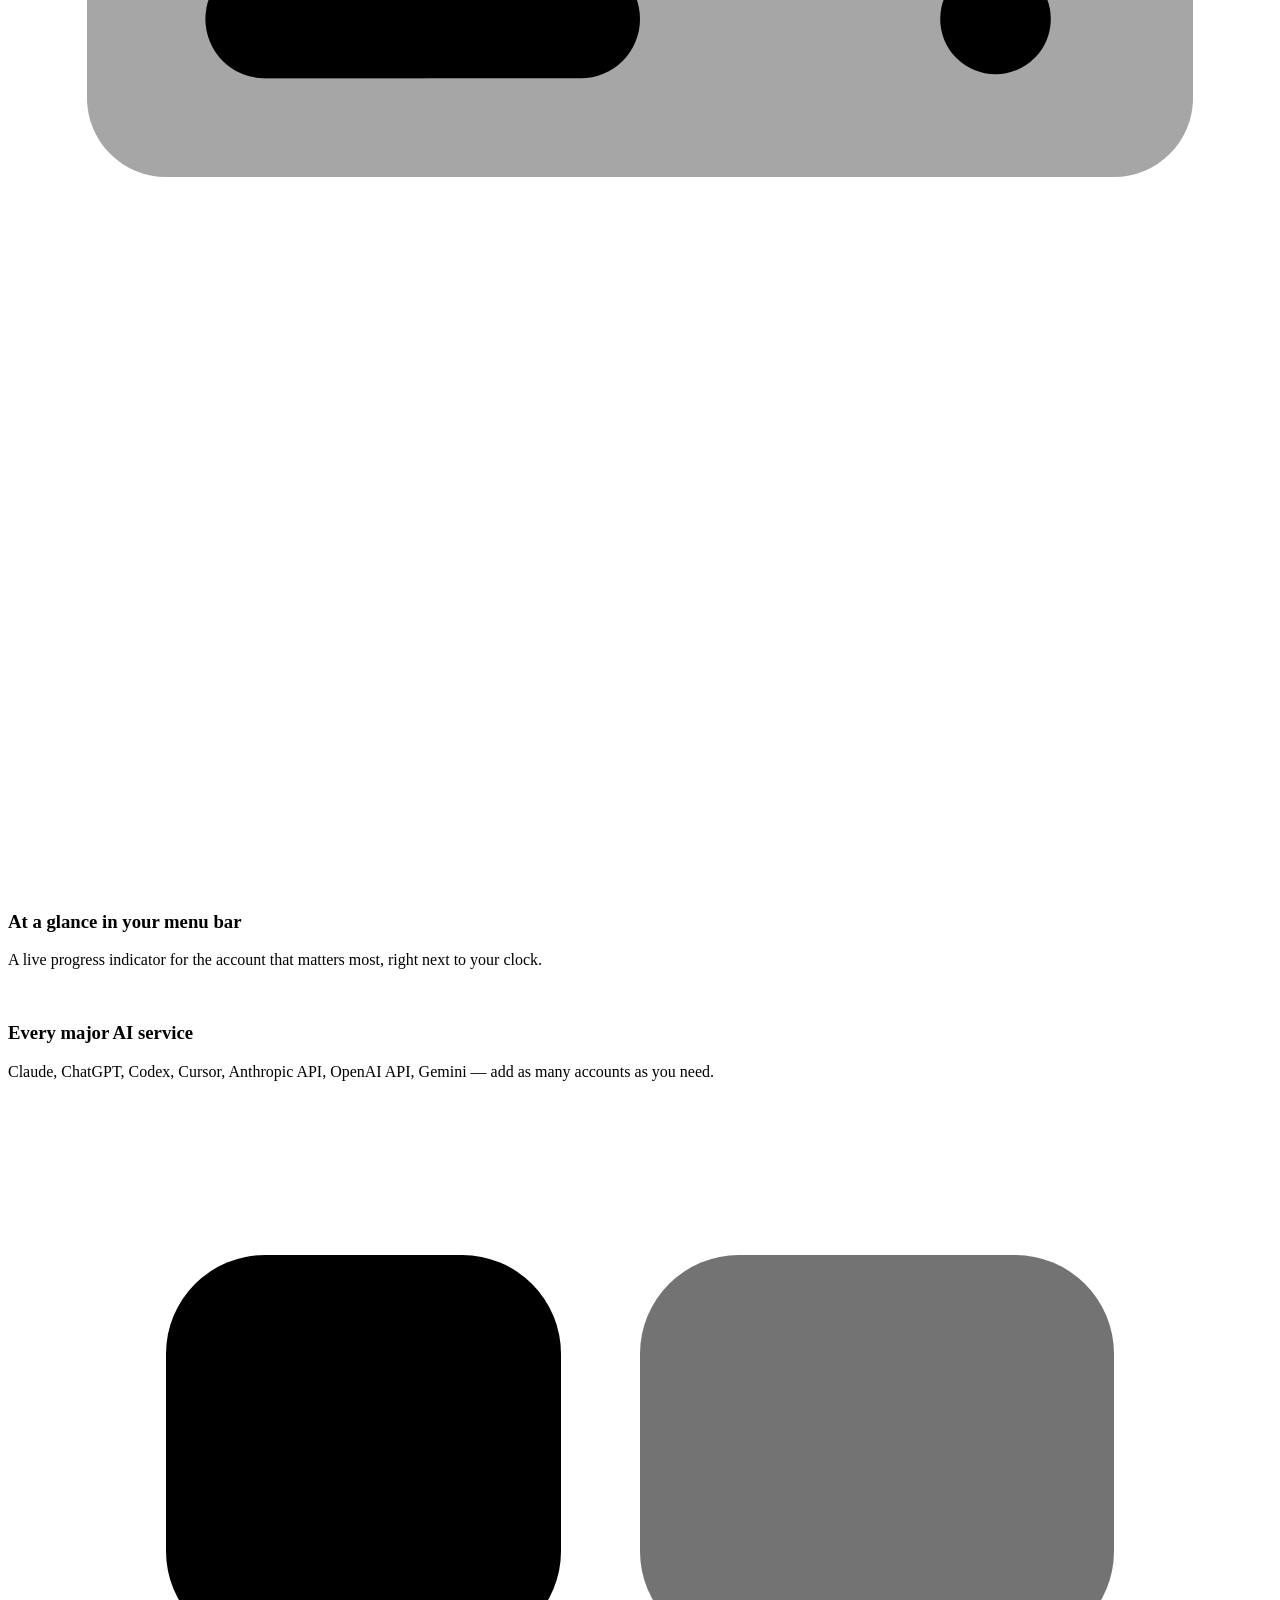
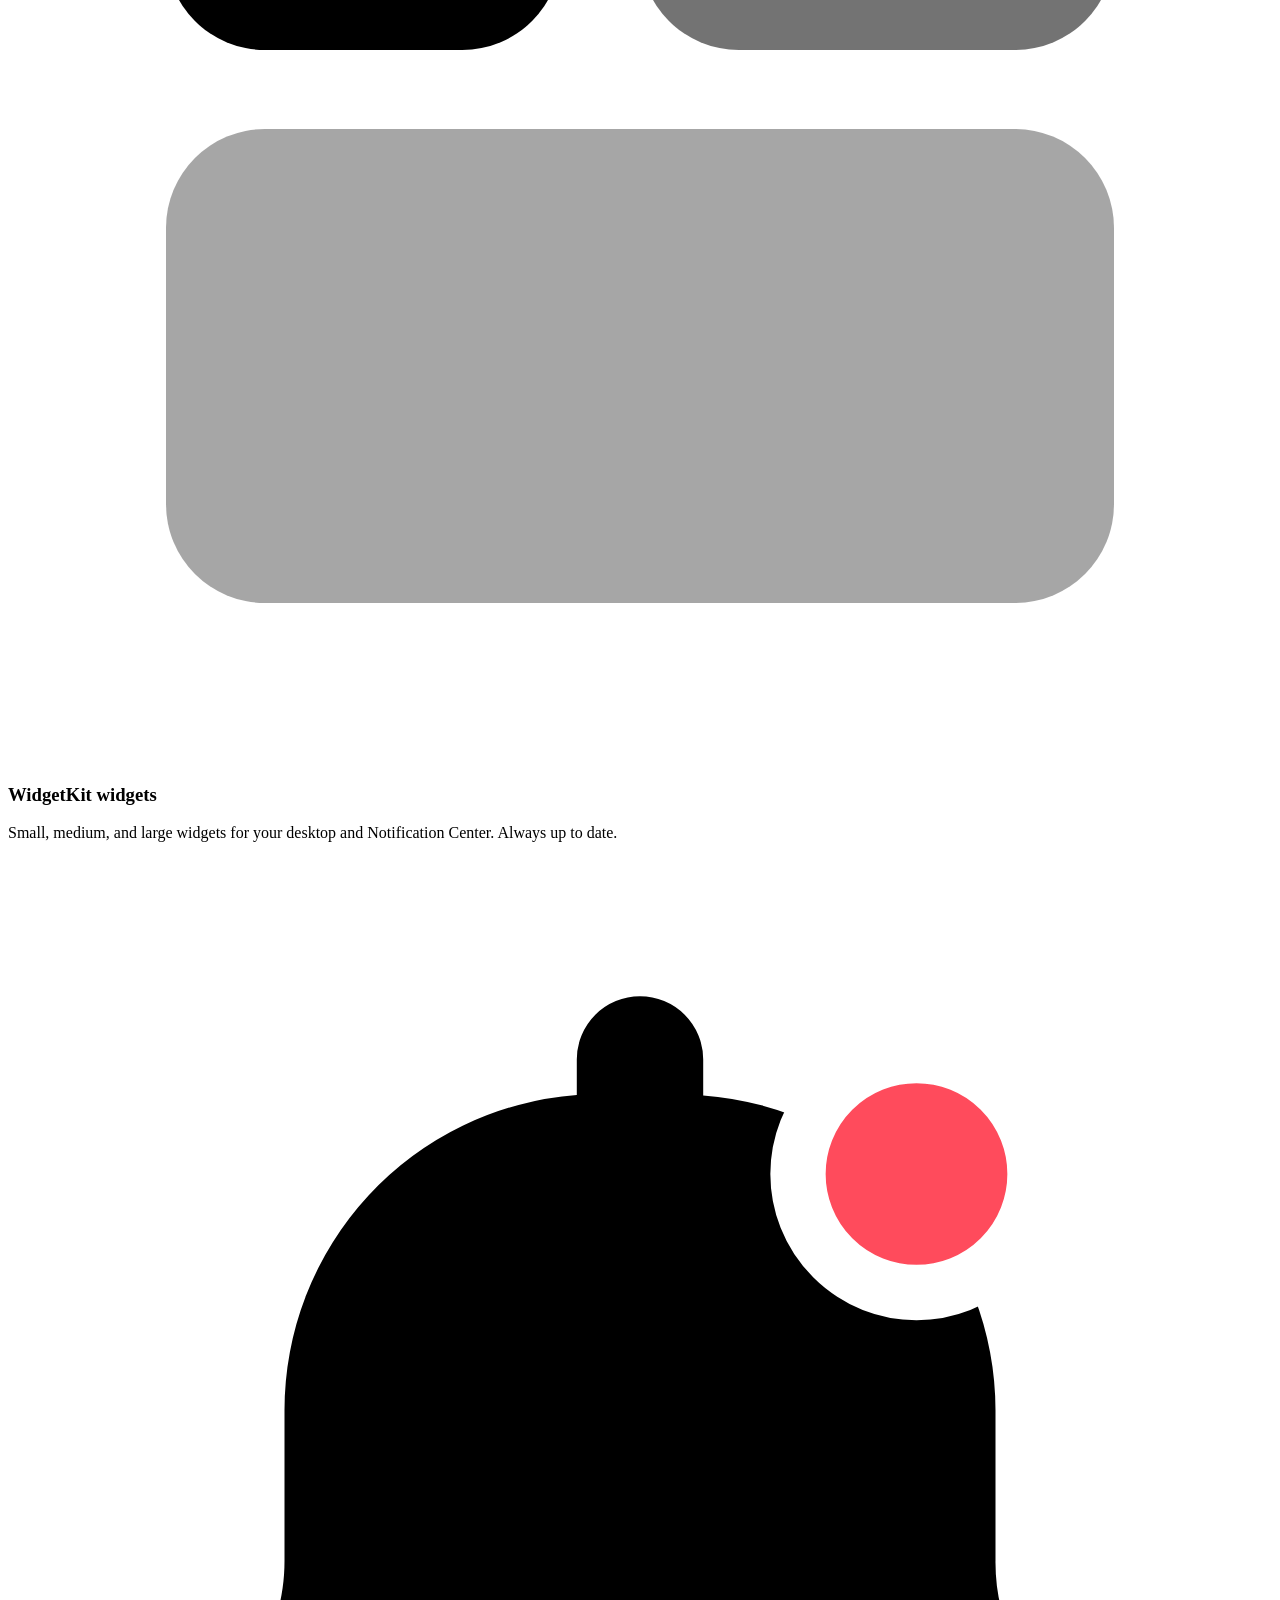
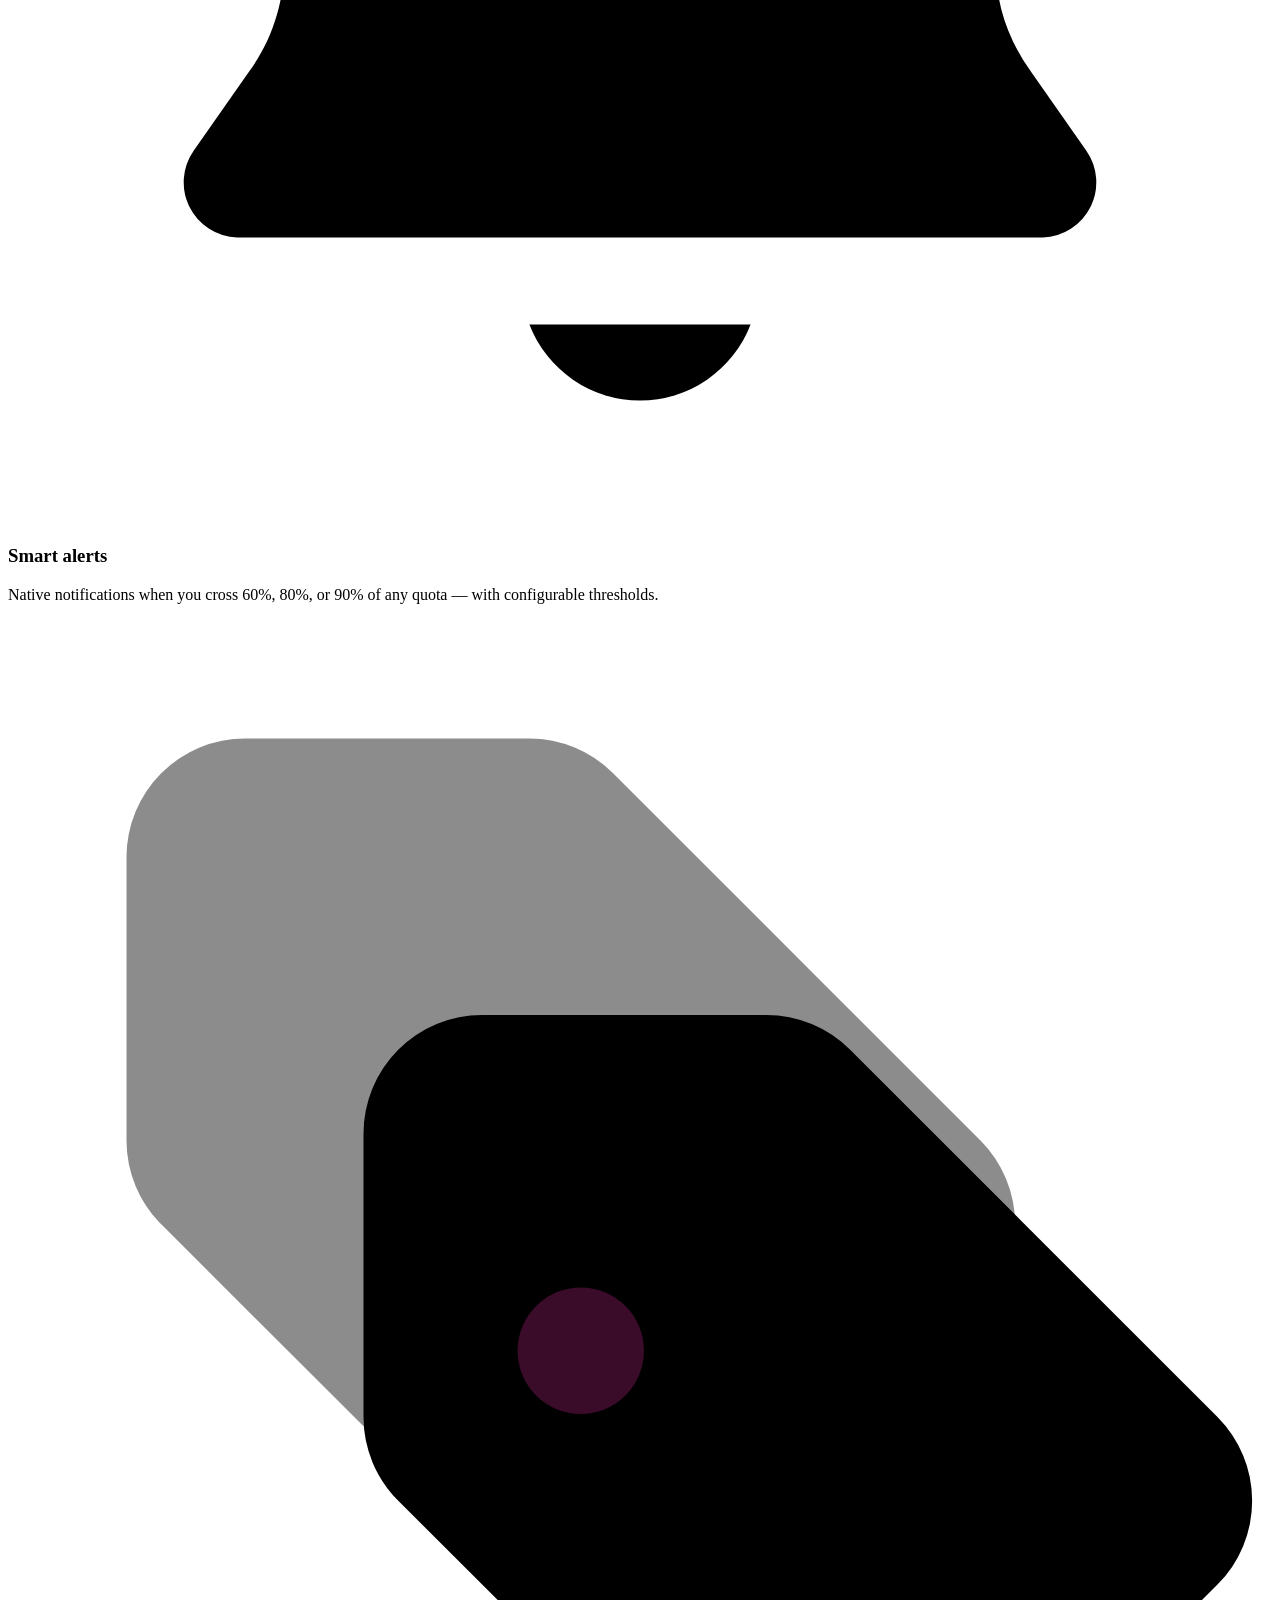
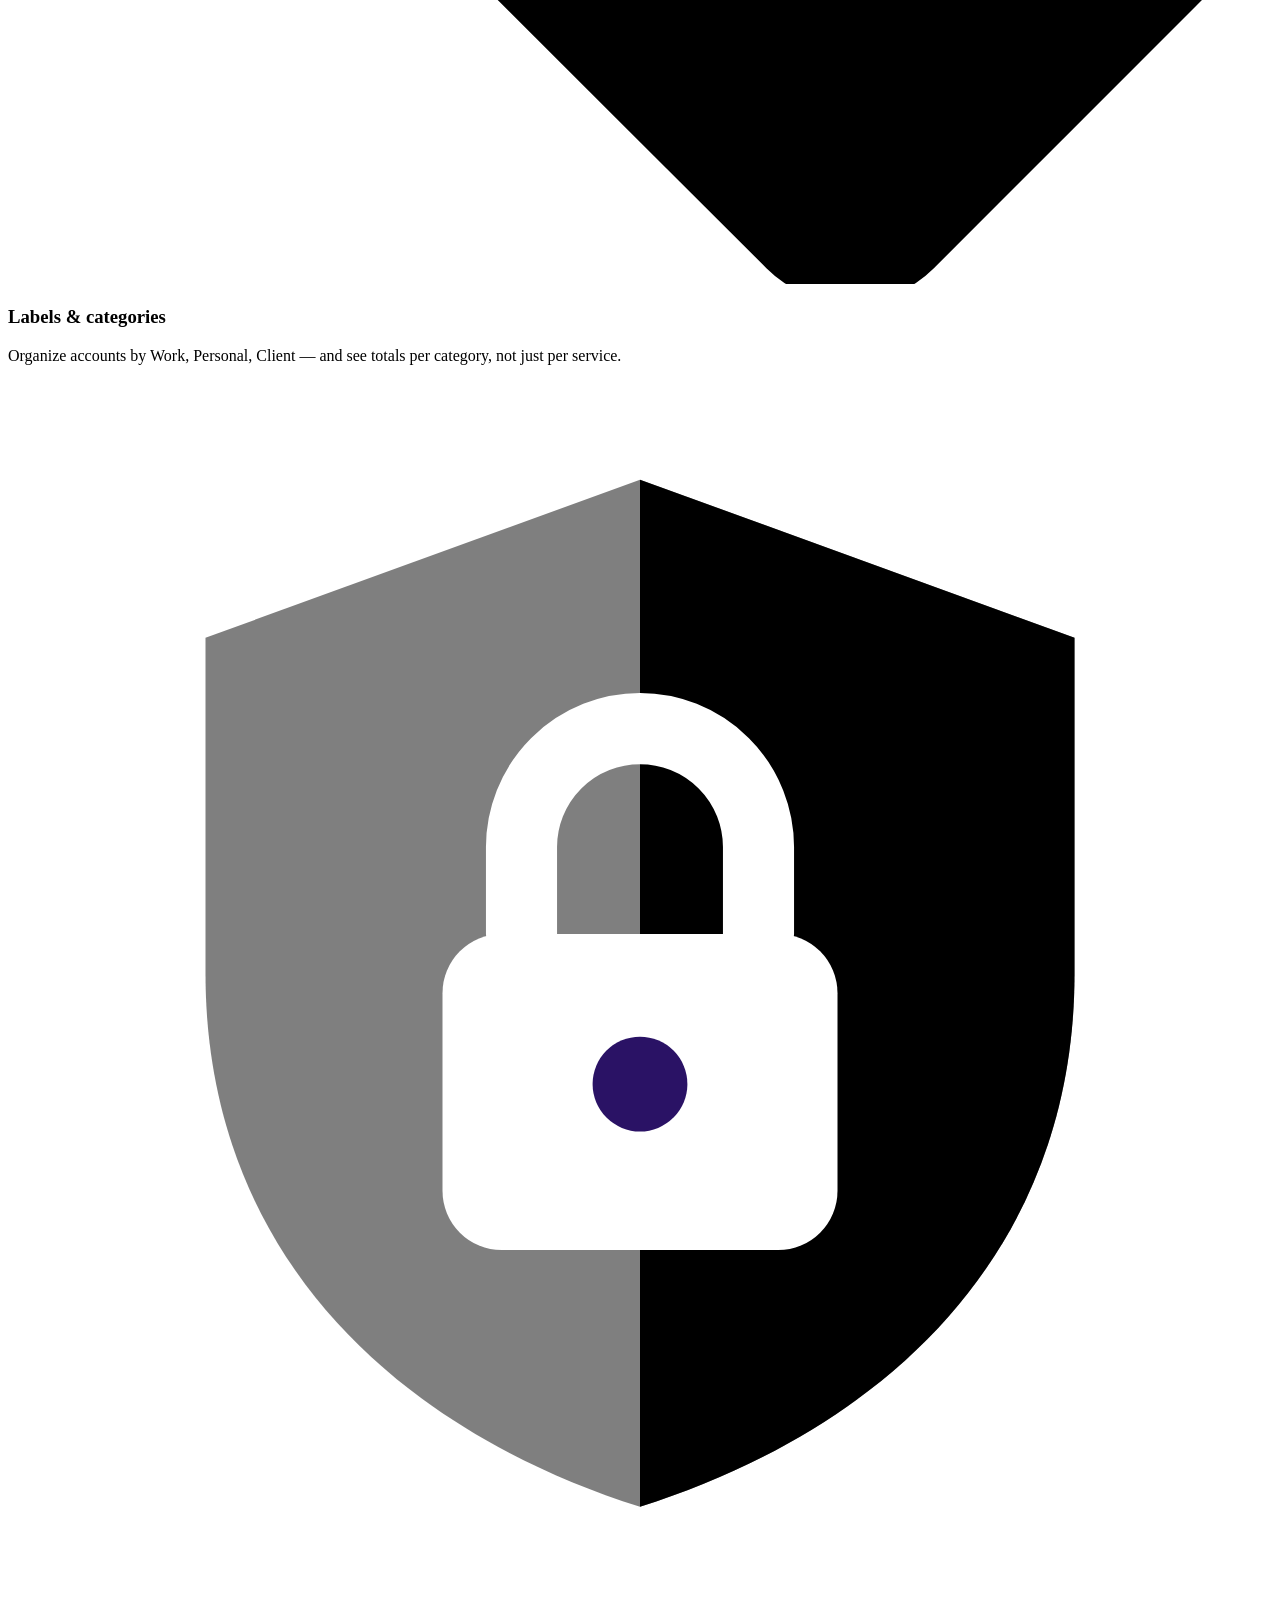
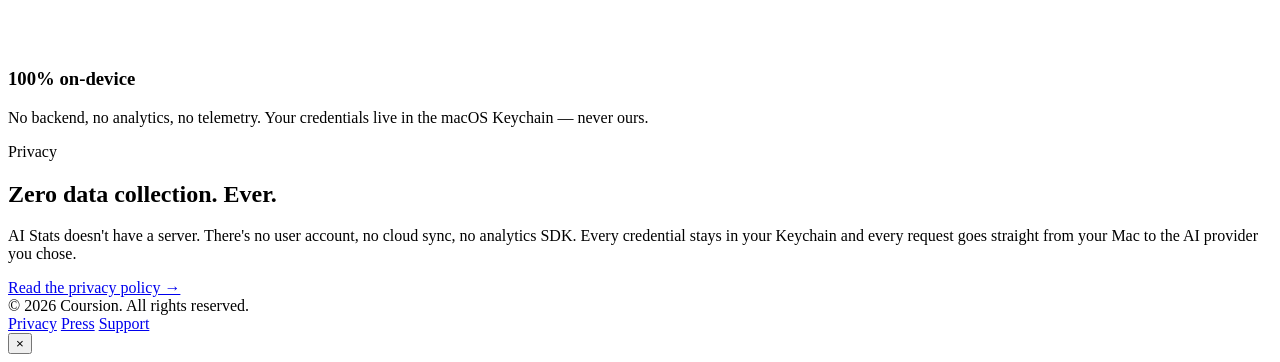
==== commit dcfd6594: "Contact via support@ and hello@coursion.studio; name the sole trader in privacy" ====
--- a/index.html
+++ b/index.html
@@ -14,7 +14,8 @@
   <link rel="stylesheet" href="styles.css" />
   <link rel="icon" type="image/png" sizes="64x64" href="favicon.png" />
   <link rel="apple-touch-icon" href="icon.png" />
-  <meta property="og:image" content="icon@2x.png" />
+  <meta property="og:image" content="https://aistats.coursion.studio/icon@2x.png" />
+  <script defer src="https://polaris-backend-489776622782.europe-west1.run.app/api/v1/analytics/t.js" data-site="aistats.coursion.studio"></script>
 </head>
 <body>
   <div class="container">
@@ -27,7 +28,7 @@
         <a href="#features">Features</a>
         <a href="#showcase">Tour</a>
         <a href="#privacy">Privacy</a>
-        <a href="mailto:kuraydev.io@gmail.com">Contact</a>
+        <a href="mailto:support@coursion.studio">Contact</a>
         <a href="https://apps.apple.com/app/id6762005507" class="nav-cta" aria-label="Download on the Mac App Store">Download</a>
       </div>
     </nav>
@@ -220,7 +221,8 @@
         <div>© <span id="year">2026</span> Coursion. All rights reserved.</div>
         <div class="footer-links">
           <a href="privacy.html">Privacy</a>
-          <a href="mailto:kuraydev.io@gmail.com">Support</a>
+        <a href="press.html">Press</a>
+          <a href="mailto:support@coursion.studio">Support</a>
         </div>
       </div>
     </footer>
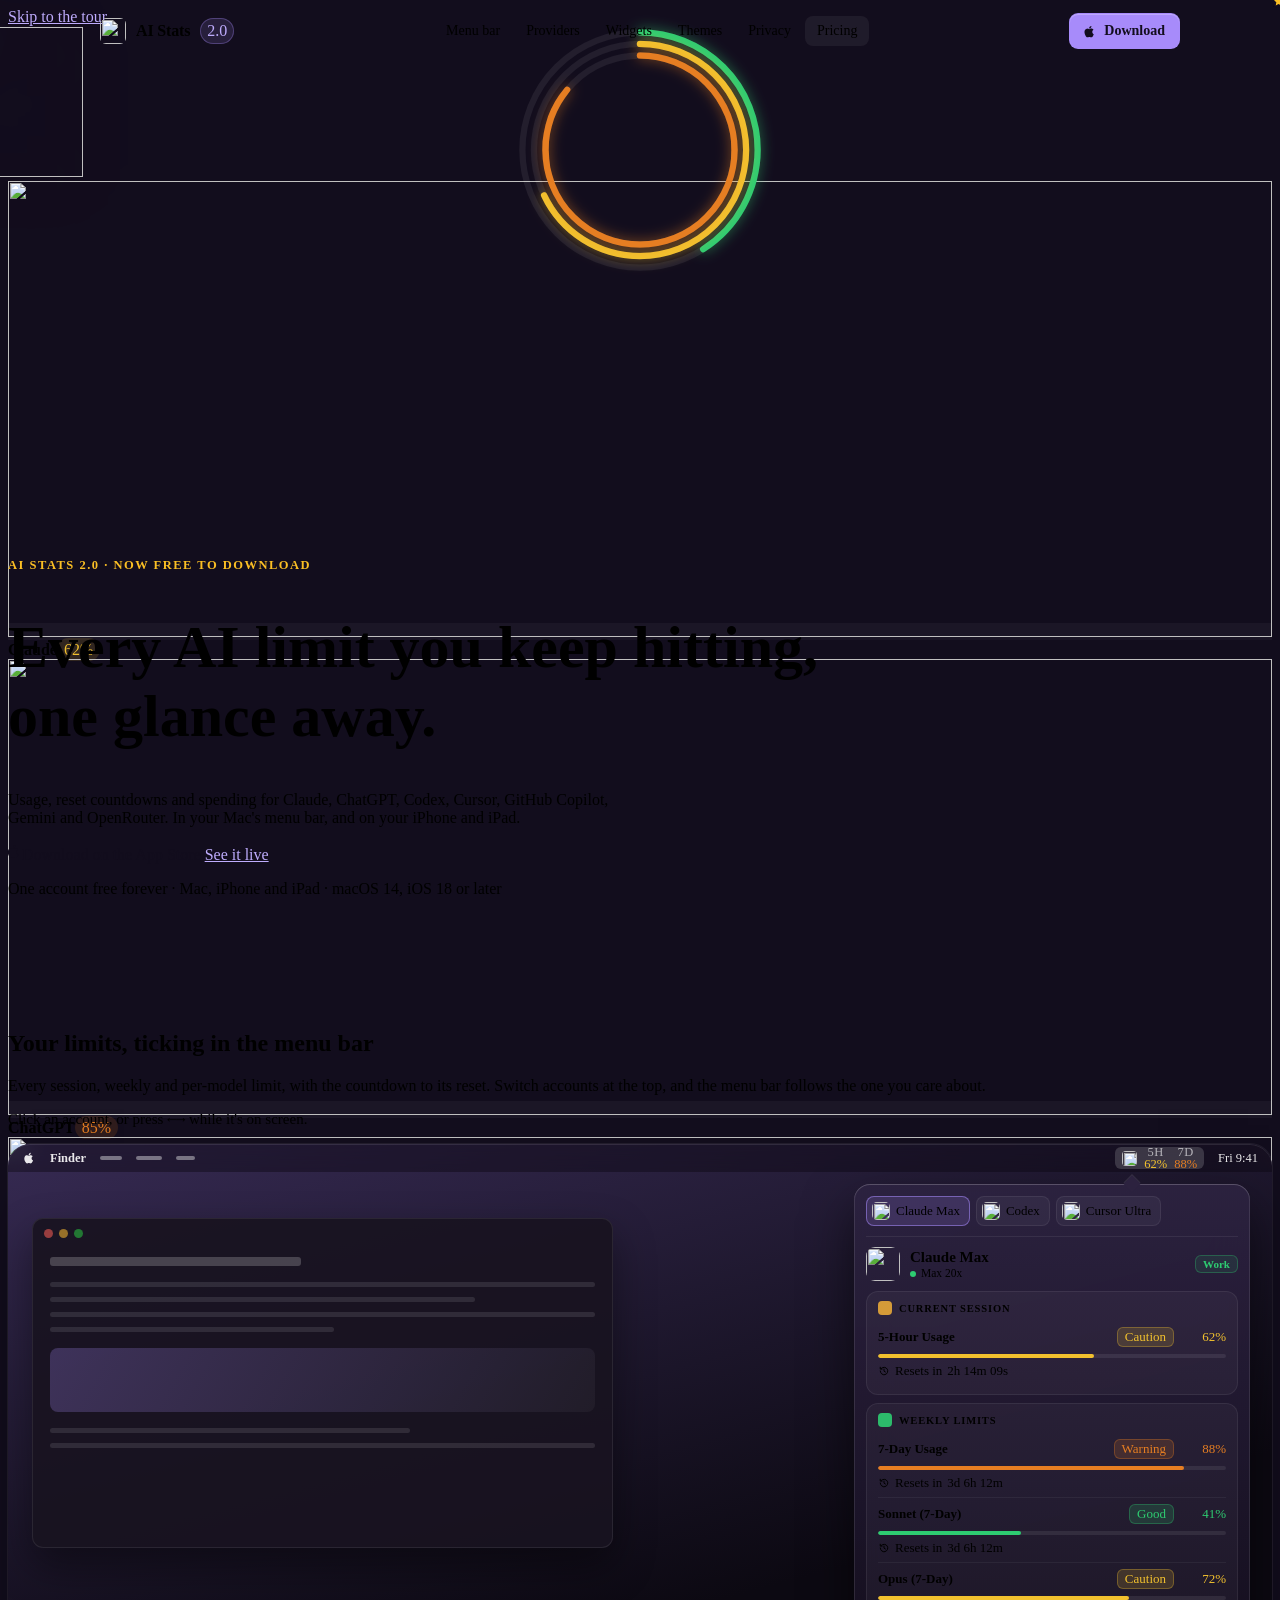
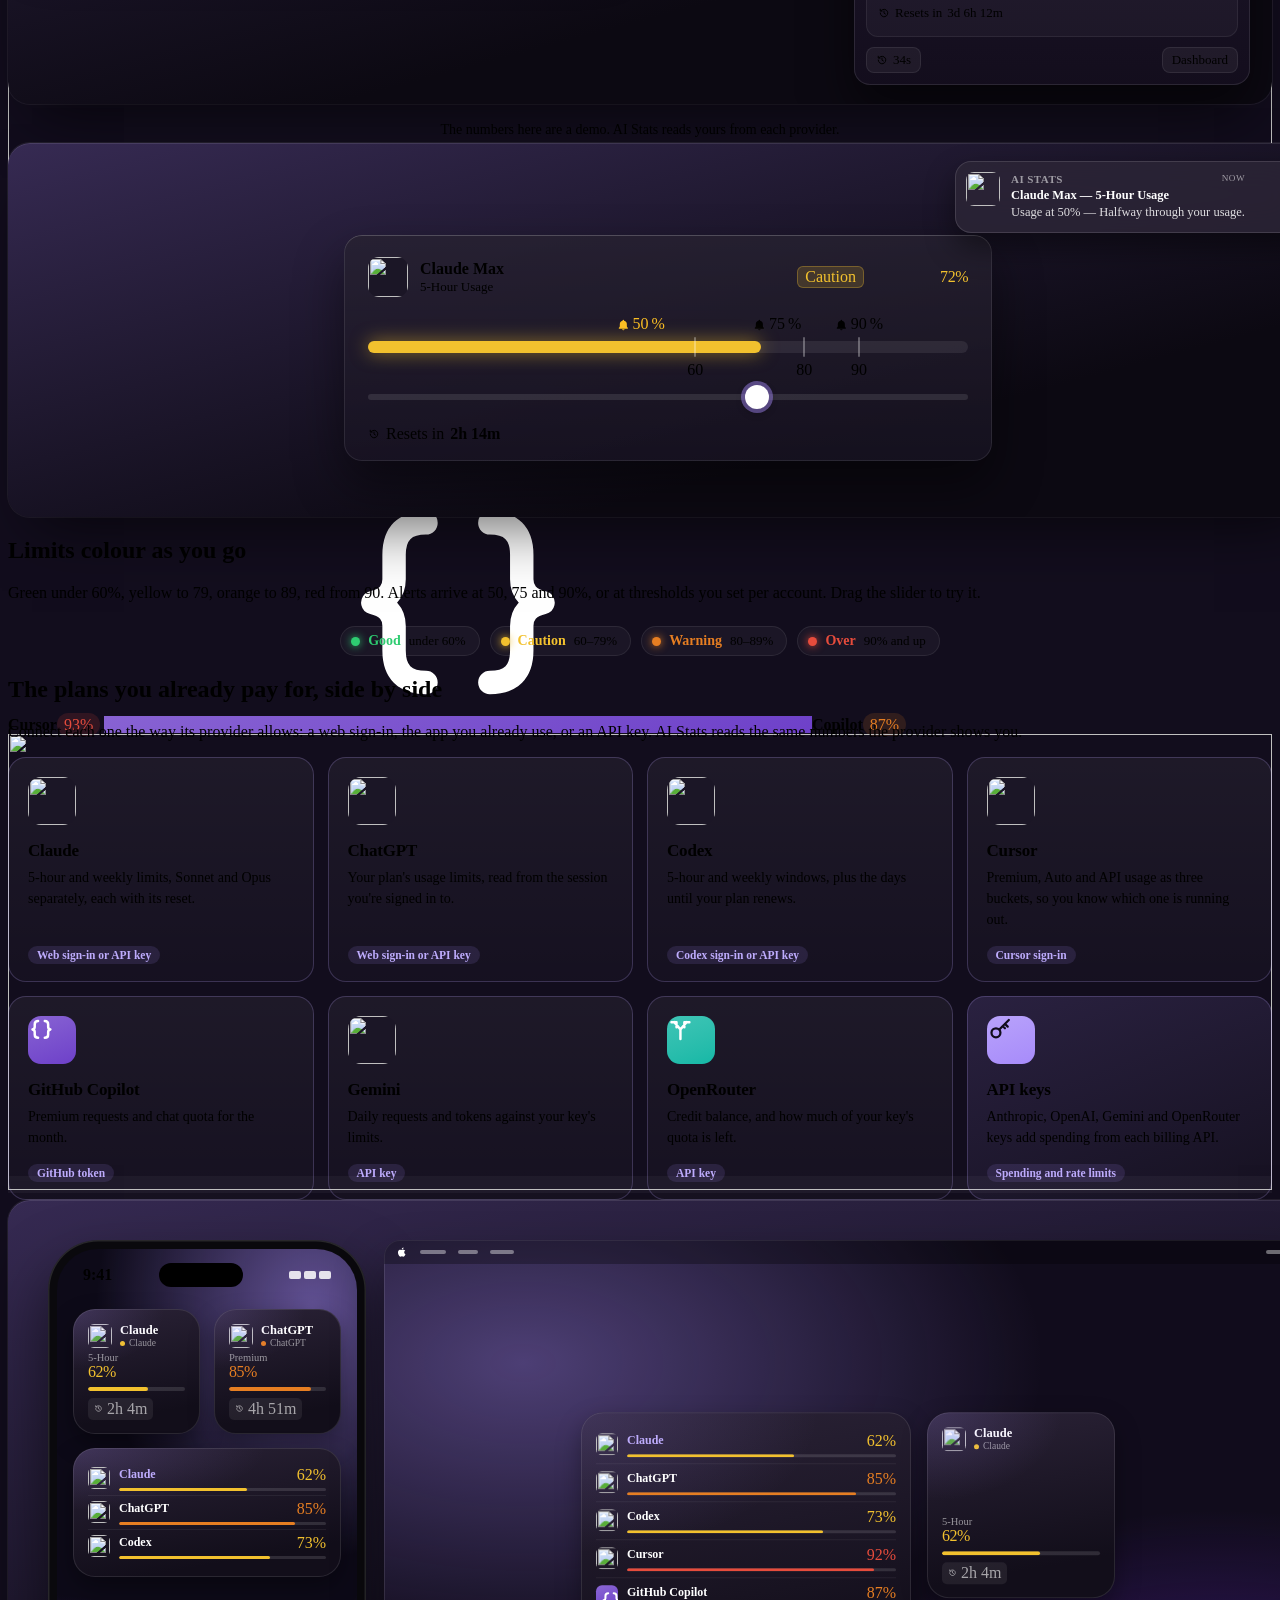
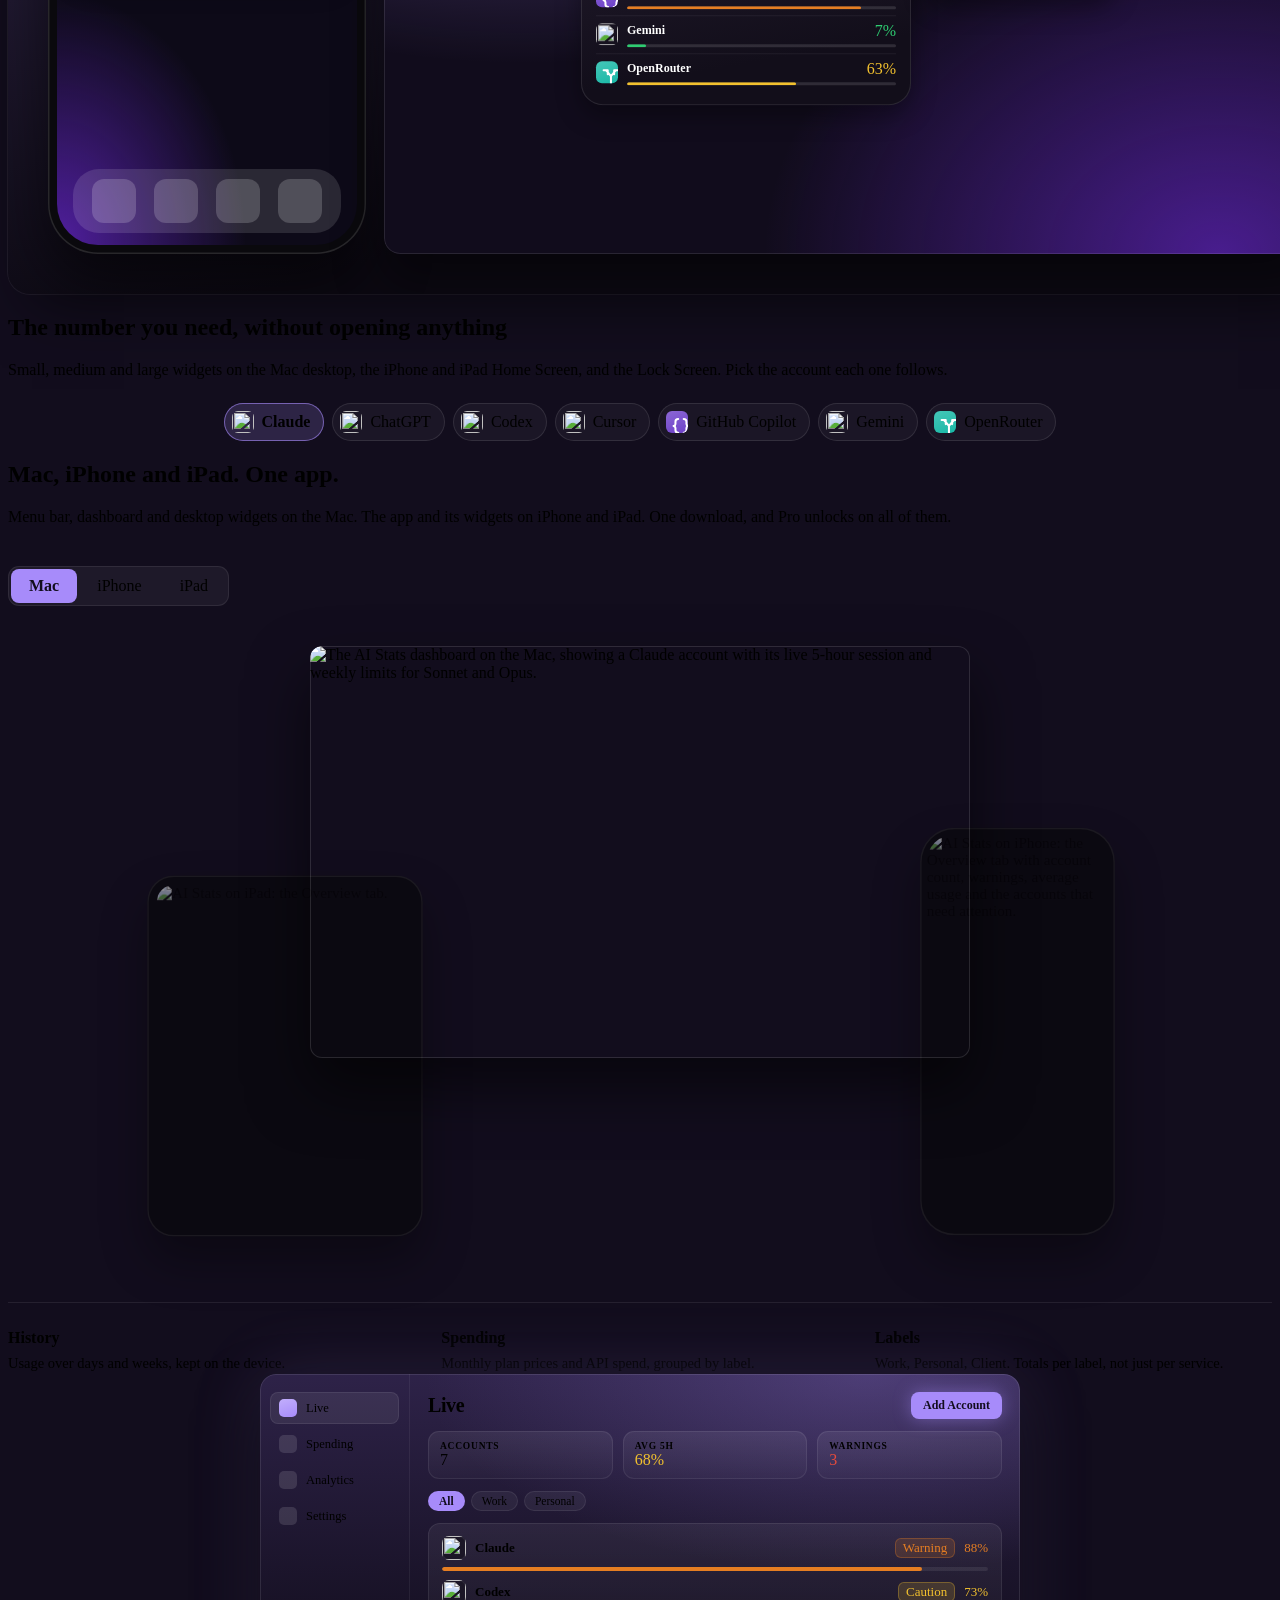
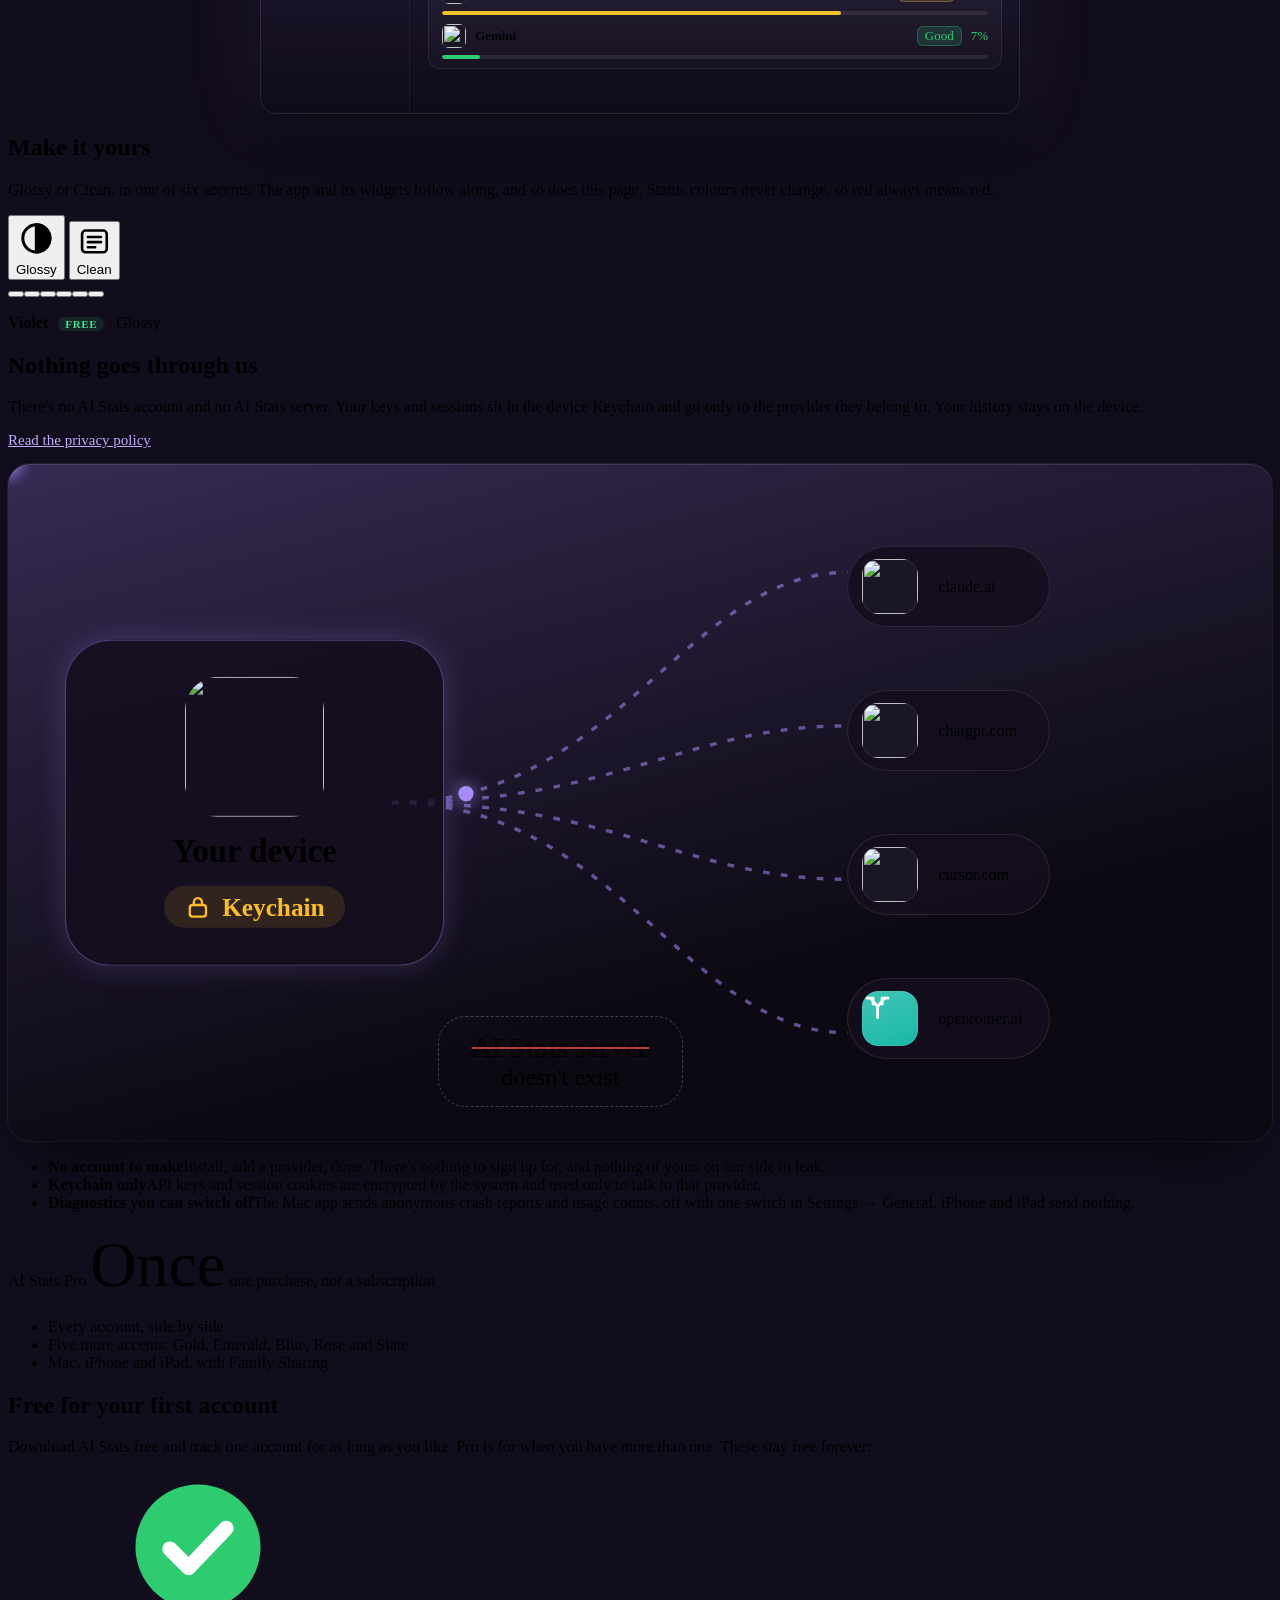
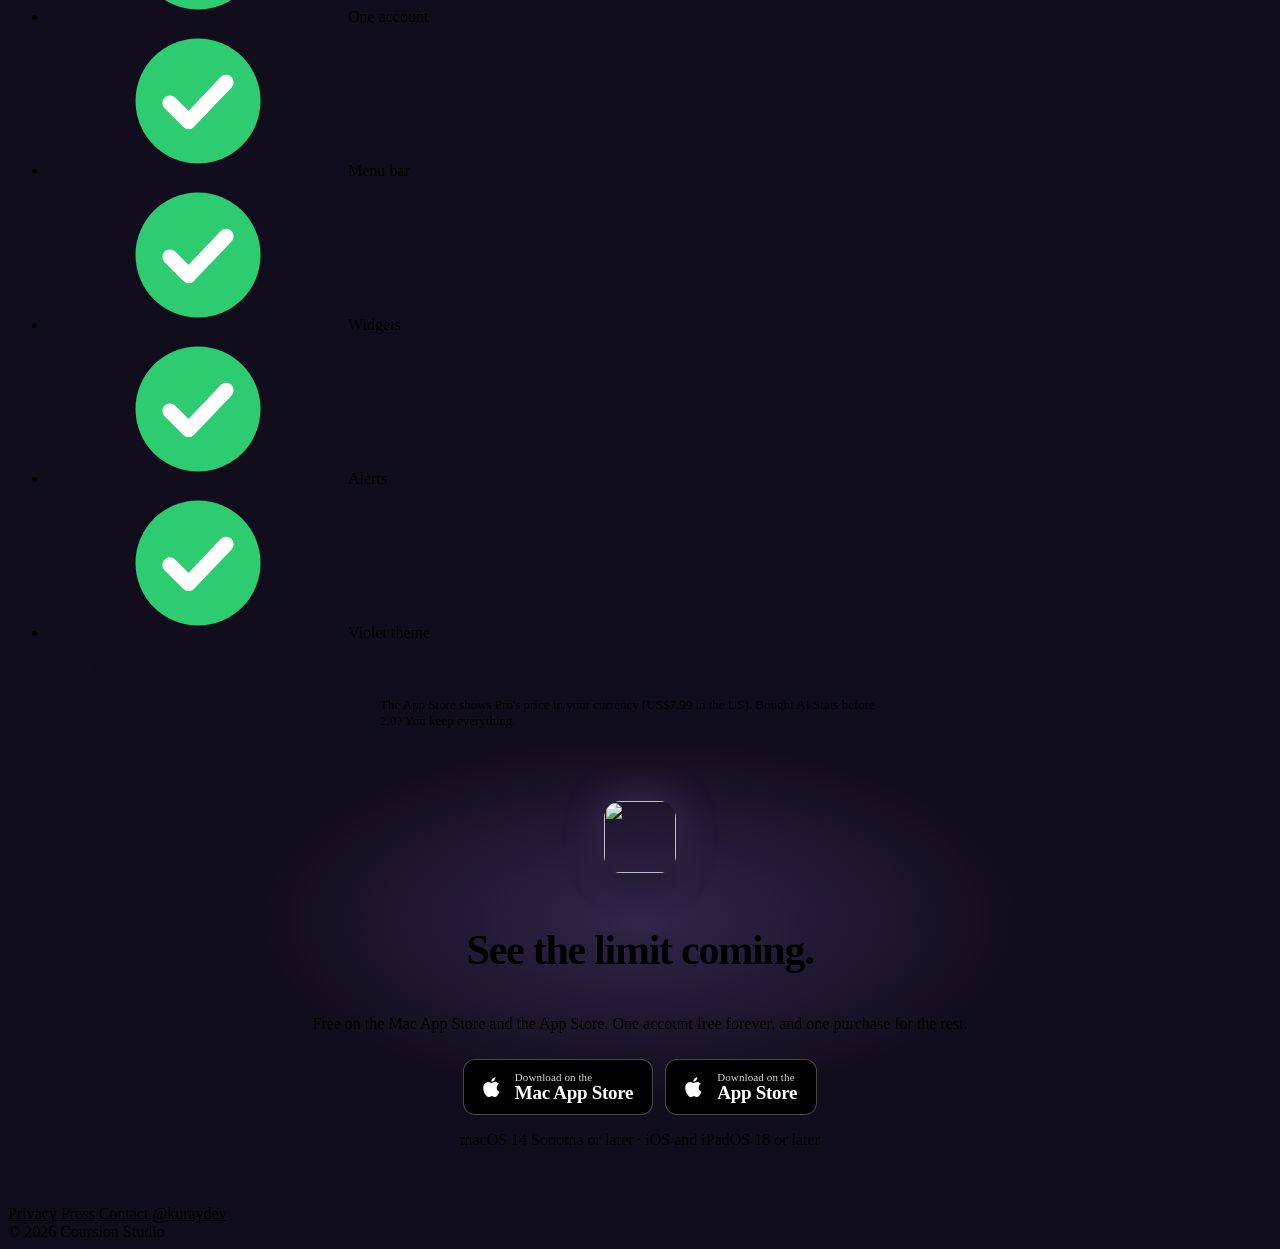
==== commit fe50e6a1: "Rebuild the home page for 2.0 around live stages The old page was a stack of static screenshots and " ====
--- a/index.html
+++ b/index.html
@@ -1,300 +1,438 @@
-<!DOCTYPE html>
+<!doctype html>
 <html lang="en">
 <head>
-  <meta charset="UTF-8" />
-  <meta name="viewport" content="width=device-width, initial-scale=1.0" />
-  <title>AI Stats — All your AI usage, in one menu bar</title>
-  <meta name="description" content="AI Stats is a native macOS menu bar app that tracks usage, limits, and spending across Claude, ChatGPT, Codex, Cursor, Gemini, and more — 100% on-device." />
-  <meta name="theme-color" content="#100B1C" />
-
-  <meta property="og:title" content="AI Stats — All your AI usage, in one menu bar" />
-  <meta property="og:description" content="Native macOS app. Track usage, limits, and spending across every AI account you use. 100% on-device." />
-  <meta property="og:type" content="website" />
-
-  <link rel="stylesheet" href="styles.css" />
+  <meta charset="utf-8" />
+  <meta name="viewport" content="width=device-width, initial-scale=1" />
+  <title>AI Stats — Every AI limit, one glance away</title>
+  <meta name="description" content="AI Stats tracks usage limits, resets and spending across Claude, ChatGPT, Codex, Cursor, GitHub Copilot, Gemini and OpenRouter, in your Mac menu bar and on iPhone and iPad widgets. Free for one account, forever. No AI Stats account, no AI Stats server." />
+  <link rel="canonical" href="https://aistats.coursion.studio/" />
+  <meta name="theme-color" content="#120D1D" />
   <link rel="icon" type="image/png" sizes="64x64" href="favicon.png" />
   <link rel="apple-touch-icon" href="icon.png" />
+  <link rel="stylesheet" href="stage.css?v=1d5ceac846" />
+  <link rel="stylesheet" href="site.css?v=e0a8cd12fb" />
+  <link rel="stylesheet" href="home.css?v=32619c29dc" />
+  <link rel="preload" as="image" href="img/star.webp" />
+  <meta property="og:type" content="website" />
+  <meta property="og:url" content="https://aistats.coursion.studio/" />
+  <meta property="og:site_name" content="AI Stats" />
+  <meta property="og:title" content="AI Stats 2.0 — Every AI limit, one glance away" />
+  <meta property="og:description" content="Usage limits, reset countdowns and spending for Claude, ChatGPT, Codex, Cursor, GitHub Copilot, Gemini and OpenRouter. Mac, iPhone and iPad. Free for one account, forever." />
   <meta property="og:image" content="https://aistats.coursion.studio/icon@2x.png" />
+  <meta property="og:image:alt" content="The AI Stats app icon" />
+  <meta name="twitter:card" content="summary" />
+  <meta name="twitter:site" content="@kuraydev" />
+  <meta name="twitter:title" content="AI Stats 2.0 — Every AI limit, one glance away" />
+  <meta name="twitter:description" content="Usage limits, resets and spending across your AI accounts, in the Mac menu bar and on iPhone and iPad widgets. Free for one account, forever." />
+  <meta name="twitter:image" content="https://aistats.coursion.studio/icon@2x.png" />
+  <script type="application/ld+json">
+  {
+    "@context": "https://schema.org",
+    "@type": "SoftwareApplication",
+    "name": "AI Stats",
+    "url": "https://aistats.coursion.studio/",
+    "image": "https://aistats.coursion.studio/icon@2x.png",
+    "applicationCategory": "UtilitiesApplication",
+    "operatingSystem": "macOS 14 or later, iOS 18 or later, iPadOS 18 or later",
+    "downloadUrl": "https://apps.apple.com/app/id6762005507",
+    "offers": { "@type": "Offer", "price": "0", "priceCurrency": "USD" },
+    "publisher": { "@type": "Organization", "name": "Coursion Studio" }
+  }
+  </script>
+  <script>document.documentElement.classList.add("js");window.__rv=setTimeout(function(){document.documentElement.classList.add("reveal-all")},4000);</script>
+  <script defer src="home.js?v=efeef54634"></script>
   <script defer src="https://polaris-backend-489776622782.europe-west1.run.app/api/v1/analytics/t.js" data-site="aistats.coursion.studio"></script>
 </head>
-<body>
+<body class="home">
+  <svg class="sprite" aria-hidden="true">
+    <symbol id="g-copilot" viewBox="0 0 24 24"><path d="M9 4.5c-2 0-3 1-3 3v2.3c0 1.2-.7 1.9-2 2.2 1.3.3 2 1 2 2.2v2.3c0 2 1 3 3 3M15 4.5c2 0 3 1 3 3v2.3c0 1.2.7 1.9 2 2.2-1.3.3-2 1-2 2.2v2.3c0 2-1 3-3 3" fill="none" stroke="currentColor" stroke-width="2.2" stroke-linecap="round" stroke-linejoin="round"/></symbol>
+    <symbol id="g-openrouter" viewBox="0 0 24 24"><path d="M12 20.5V12M12 12 6.5 5.5M12 12l5.5-6.5M4 5.5h4.5V10M20 5.5h-4.5V10" fill="none" stroke="currentColor" stroke-width="2.2" stroke-linecap="round" stroke-linejoin="round"/></symbol>
+    <symbol id="g-apple" viewBox="0 0 24 24"><path fill="currentColor" d="M16.4 12.6c0-2.3 1.9-3.4 2-3.5-1.1-1.6-2.8-1.8-3.4-1.8-1.4-.1-2.8.9-3.5.9-.7 0-1.8-.9-3-.8-1.5 0-3 .9-3.8 2.3-1.6 2.8-.4 7 1.2 9.3.8 1.1 1.7 2.4 2.9 2.3 1.2 0 1.6-.7 3-.7s1.8.7 3 .7c1.3 0 2.1-1.1 2.8-2.3.9-1.3 1.3-2.6 1.3-2.6s-2.5-1-2.5-3.8zM14.1 5.8c.6-.8 1.1-1.8 1-2.8-.9 0-2 .6-2.7 1.4-.6.7-1.1 1.7-1 2.7 1 .1 2-.5 2.7-1.3z"/></symbol>
+    <symbol id="g-check" viewBox="0 0 24 24"><circle cx="12" cy="12" r="10" fill="currentColor"/><path d="m7.5 12.3 3 3 6-6.3" fill="none" stroke="#fff" stroke-width="2.4" stroke-linecap="round" stroke-linejoin="round"/></symbol>
+    <symbol id="g-clock" viewBox="0 0 24 24"><path d="M4.5 12a7.5 7.5 0 1 0 2.2-5.3M4.5 4.5v3.7h3.7M12 8v4.3l2.8 1.7" fill="none" stroke="currentColor" stroke-width="2" stroke-linecap="round" stroke-linejoin="round"/></symbol>
+    <symbol id="g-lock" viewBox="0 0 24 24"><rect x="5" y="10.5" width="14" height="10" rx="2.5" fill="none" stroke="currentColor" stroke-width="2"/><path d="M8.5 10.5V8a3.5 3.5 0 0 1 7 0v2.5" fill="none" stroke="currentColor" stroke-width="2" stroke-linecap="round"/></symbol>
+    <symbol id="g-bell" viewBox="0 0 24 24"><path fill="currentColor" d="M12 3a1.4 1.4 0 0 0-1.4 1.4v.7A6.5 6.5 0 0 0 5.5 11.5v3.2c0 .8-.3 1.6-.8 2.3l-.9 1.2a1 1 0 0 0 .8 1.6h14.8a1 1 0 0 0 .8-1.6l-.9-1.2a3.9 3.9 0 0 1-.8-2.3v-3.2a6.5 6.5 0 0 0-5.1-6.4v-.7A1.4 1.4 0 0 0 12 3zm-2.4 17.8a2.5 2.5 0 0 0 4.8 0z"/></symbol>
+  </svg>
+
+  <a class="skip" href="#live">Skip to the tour</a>
+
+  <div class="bar js-bar">
+    <div class="bar-in">
+      <a class="bar-brand" href="#top"><img src="img/app-icon.webp" alt="" width="26" height="26" /><span>AI Stats</span></a>
+      <span class="bar-ver">2.0</span>
+      <nav class="bar-nav" aria-label="Main">
+        <a href="#live">Menu bar</a>
+        <a href="#providers">Providers</a>
+        <a href="#widgets">Widgets</a>
+        <a href="#themes">Themes</a>
+        <a href="#privacy">Privacy</a>
+        <a href="#pricing">Pricing</a>
+      </nav>
+      <div class="bar-act">
+        <a class="bar-btn bar-get" href="https://apps.apple.com/app/id6762005507"><svg aria-hidden="true"><use href="#g-apple"/></svg>Download</a>
+        <button class="bar-menu js-bar-menu" type="button" aria-expanded="false" aria-controls="bar-sheet" aria-label="Menu"><svg viewBox="0 0 24 24" fill="none" stroke="currentColor" stroke-width="2" stroke-linecap="round" aria-hidden="true"><path class="l1" d="M5 9h14"/><path class="l2" d="M5 15h14"/></svg></button>
+      </div>
+    </div>
+    <div class="bar-sheet js-bar-sheet" id="bar-sheet" hidden>
+      <nav class="bar-sheet-nav" aria-label="Site">
+        <a href="#live">Menu bar</a>
+        <a href="#providers">Providers</a>
+        <a href="#widgets">Widgets</a>
+        <a href="#themes">Themes</a>
+        <a href="#privacy">Privacy</a>
+        <a href="#pricing">Pricing</a>
+      </nav>
+    </div>
+  </div>
+
+  <header id="top" class="stage-hero reveal" data-live>
+    <div class="mesh" aria-hidden="true"><i class="m1"></i><i class="m2"></i><i class="m3"></i><i class="m4"></i></div>
+    <div class="container">
+      <div class="bar-space" aria-hidden="true"></div>
+
+      <div class="fan hero-fan js-hero" role="img" aria-label="The AI Stats app icon inside three usage rings, with Claude, ChatGPT, Codex, Cursor, GitHub Copilot, Gemini and OpenRouter fanned out beneath it, each showing how much of its limit is used.">
+        <svg class="rings" viewBox="0 0 240 240" aria-hidden="true">
+          <circle class="ring-track" cx="120" cy="120" r="112" />
+          <circle class="ring-track" cx="120" cy="120" r="101" />
+          <circle class="ring-track" cx="120" cy="120" r="90" />
+          <circle class="ring js-ring" data-v="41" cx="120" cy="120" r="112" pathLength="100" />
+          <circle class="ring js-ring" data-v="68" cx="120" cy="120" r="101" pathLength="100" />
+          <circle class="ring js-ring" data-v="86" cx="120" cy="120" r="90" pathLength="100" />
+        </svg>
+        <img class="fan-icon star" src="img/star.webp" alt="" width="150" height="150" fetchpriority="high" />
+        <span class="fan-item"><span class="tile logo"><img src="img/claude.webp" alt="" width="56" height="56" /></span><b>Claude</b><em class="pct js-pct" data-v="62">62%</em></span>
+        <span class="fan-item"><span class="tile logo"><img src="img/chatgpt.webp" alt="" width="56" height="56" /></span><b>ChatGPT</b><em class="pct js-pct" data-v="85">85%</em></span>
+        <span class="fan-item"><span class="tile logo"><img src="img/codex.webp" alt="" width="56" height="56" /></span><b>Codex</b><em class="pct js-pct" data-v="73">73%</em></span>
+        <span class="fan-item"><span class="tile logo"><img src="img/cursor.webp" alt="" width="56" height="56" /></span><b>Cursor</b><em class="pct js-pct" data-v="92">92%</em></span>
+        <span class="fan-item"><span class="tile logo glyph" style="--g:#6E40C9"><svg><use href="#g-copilot"/></svg></span><b>Copilot</b><em class="pct js-pct" data-v="87">87%</em></span>
+        <span class="fan-item"><span class="tile logo"><img src="img/gemini.webp" alt="" width="56" height="56" /></span><b>Gemini</b><em class="pct js-pct" data-v="7">7%</em></span>
+        <span class="fan-item"><span class="tile logo glyph" style="--g:#14B8A6"><svg><use href="#g-openrouter"/></svg></span><b>OpenRouter</b><em class="pct js-pct" data-v="63">63%</em></span>
+      </div>
+
+      <div class="hero-copy">
+        <p class="eyebrow rise">AI Stats 2.0 · Now free to download</p>
+        <h1 class="rise" style="--d:.08s">Every AI limit you keep hitting,<br /> one glance away.</h1>
+        <p class="sub rise" style="--d:.14s">Usage, reset countdowns and spending for Claude, ChatGPT, Codex, Cursor, GitHub Copilot, Gemini and OpenRouter. In your Mac's menu bar, and on your iPhone and iPad.</p>
+        <div class="cta-row rise" style="--d:.2s">
+          <a class="btn primary" href="https://apps.apple.com/app/id6762005507"><svg class="btn-ico" aria-hidden="true"><use href="#g-apple"/></svg>Download on the App Store</a>
+          <a class="btn outline" href="#live">See it live</a>
+        </div>
+        <p class="req-note rise" style="--d:.24s">One account free forever · Mac, iPhone and iPad · macOS 14, iOS 18 or later</p>
+      </div>
+    </div>
+  </header>
+
+  <main>
+
+    <section id="live" class="sec sec-split sec-live reveal" data-live aria-labelledby="live-title">
+      <div class="glow" aria-hidden="true"></div>
+      <div class="container split">
+        <div class="split-copy">
+          <h2 id="live-title" class="rise">Your limits, ticking in the menu bar</h2>
+          <p class="rise" style="--d:.06s">Every session, weekly and per-model limit, with the countdown to its reset. Switch accounts at the top, and the menu bar follows the one you care about.</p>
+          <p class="aside rise" style="--d:.1s">Click an account, or press <span class="combo"><kbd>←</kbd><kbd>→</kbd></span> while it's on screen.</p>
+        </div>
+        <div class="split-stage">
+          <div class="pop-stage show rise js-pop" style="--d:.08s">
+            <div class="mesh" aria-hidden="true"><i class="m1"></i><i class="m2"></i><i class="m3"></i><i class="m4"></i></div>
+            <div class="mb" aria-hidden="true">
+              <svg class="mb-apple"><use href="#g-apple"/></svg>
+              <b>Finder</b><i style="width:22px"></i><i style="width:26px"></i><i style="width:19px"></i>
+              <span class="sp"></span>
+              <span class="mb-item"><span class="mb-logo js-mb-logo"></span><span class="mb-pair"><small class="js-mb-la">5H</small><b class="js-mb-a">62%</b></span><span class="mb-pair"><small class="js-mb-lb">7D</small><b class="js-mb-b">88%</b></span></span>
+              <span class="mb-clock">Fri 9:41</span>
+            </div>
+            <div class="pop-win" aria-hidden="true"><div class="pop-win-bar"><i></i><i></i><i></i></div><div class="pop-win-body"><span class="ttl"></span><span class="ln"></span><span class="ln" style="width:78%"></span><span class="ln"></span><span class="ln" style="width:52%"></span><span class="blk"></span><span class="ln" style="width:66%"></span><span class="ln"></span></div></div>
+            <div class="pop" role="group" aria-label="AI Stats menu bar popover">
+              <span class="pop-nub" aria-hidden="true"></span>
+              <div class="pop-tabs js-pop-tabs" role="tablist" aria-label="Accounts"></div>
+              <div class="pop-head">
+                <span class="pop-logo js-pop-logo" aria-hidden="true"></span>
+                <span class="pop-name"><b class="js-pop-name">Claude Max</b><small><i class="dot"></i><span class="js-pop-plan">Max 20x</span></small></span>
+                <span class="pop-tag js-pop-tag">Work</span>
+              </div>
+              <div class="pop-cards js-pop-cards"></div>
+              <div class="pop-foot">
+                <span class="pop-chip"><svg aria-hidden="true"><use href="#g-clock"/></svg><span class="js-pop-refresh">34s</span></span>
+                <span class="sp"></span>
+                <span class="pop-btn">Dashboard</span>
+              </div>
+            </div>
+          </div>
+          <p class="show-status rise" style="--d:.14s">The numbers here are a demo. AI Stats reads yours from each provider.</p>
+        </div>
+      </div>
+    </section>
+
+    <section id="colours" class="sec sec-colours reveal" data-live aria-labelledby="col-title">
+      <div class="glow" aria-hidden="true"></div>
+      <div class="container">
+        <div class="meter show rise js-meter">
+          <div class="mesh" aria-hidden="true"><i class="m1"></i><i class="m2"></i><i class="m3"></i><i class="m4"></i></div>
+          <div class="toast js-toast" role="status">
+            <img src="img/app-icon.webp" alt="" width="34" height="34" />
+            <span class="toast-tx"><span class="toast-top"><b>AI Stats</b><small>now</small></span><b class="toast-title">Claude Max — 5-Hour Usage</b><span class="js-toast-body">Usage at 75% — Getting close to your limit.</span></span>
+          </div>
+          <div class="meter-card">
+            <div class="meter-row">
+              <span class="tile logo sm"><img src="img/claude.webp" alt="" width="40" height="40" /></span>
+              <span class="meter-name"><b>Claude Max</b><small>5-Hour Usage</small></span>
+              <span class="status-pill js-meter-pill">Good</span>
+              <output class="meter-num js-meter-num" for="meter-range">42%</output>
+            </div>
+            <div class="meter-alerts" aria-hidden="true">
+              <span class="js-alert" data-at="50" style="--at:50"><svg><use href="#g-bell"/></svg>50<i>%</i></span>
+              <span class="js-alert" data-at="75" style="--at:75"><svg><use href="#g-bell"/></svg>75<i>%</i></span>
+              <span class="js-alert" data-at="90" style="--at:90"><svg><use href="#g-bell"/></svg>90<i>%</i></span>
+            </div>
+            <div class="meter-bar" aria-hidden="true">
+              <span class="meter-fill js-meter-fill"></span>
+              <span class="mk" style="--at:60"><i></i><small>60</small></span>
+              <span class="mk" style="--at:80"><i></i><small>80</small></span>
+              <span class="mk" style="--at:90"><i></i><small>90</small></span>
+            </div>
+            <label class="meter-range"><span class="sr-only">Usage of the 5-hour limit</span><input id="meter-range" class="js-meter-range" type="range" min="0" max="110" step="1" value="42" /></label>
+            <p class="meter-reset"><svg aria-hidden="true"><use href="#g-clock"/></svg>Resets in <b class="js-meter-reset">2h 14m</b></p>
+          </div>
+        </div>
+        <div class="sec-head center">
+          <h2 id="col-title" class="rise" style="--d:.08s">Limits colour as you go</h2>
+          <p class="rise" style="--d:.14s">Green under 60%, yellow to 79, orange to 89, red from 90. Alerts arrive at 50, 75 and 90%, or at thresholds you set per account. Drag the slider to try it.</p>
+          <ul class="legend rise" style="--d:.2s" aria-label="Status colours">
+            <li style="--c:var(--st-good)"><b>Good</b><small>under 60%</small></li>
+            <li style="--c:var(--st-caution)"><b>Caution</b><small>60–79%</small></li>
+            <li style="--c:var(--st-warning)"><b>Warning</b><small>80–89%</small></li>
+            <li style="--c:var(--st-over)"><b>Over</b><small>90% and up</small></li>
+          </ul>
+        </div>
+      </div>
+    </section>
+
+    <section id="providers" class="sec sec-providers reveal" aria-labelledby="pv-title">
+      <div class="glow" aria-hidden="true"></div>
+      <div class="container">
+        <div class="sec-head">
+          <h2 id="pv-title" class="rise">The plans you already pay for, side by side</h2>
+          <p class="rise" style="--d:.06s">Connect each one the way its provider allows: a web sign-in, the app you already use, or an API key. AI Stats reads the same numbers the provider shows you.</p>
+        </div>
+        <ul class="pv-grid">
+          <li class="pv rise" style="--d:.06s"><span class="tile logo"><img src="img/claude.webp" alt="" width="48" height="48" loading="lazy" /></span><h3>Claude</h3><p>5-hour and weekly limits, Sonnet and Opus separately, each with its reset.</p><span class="pv-how">Web sign-in or API key</span></li>
+          <li class="pv rise" style="--d:.09s"><span class="tile logo"><img src="img/chatgpt.webp" alt="" width="48" height="48" loading="lazy" /></span><h3>ChatGPT</h3><p>Your plan's usage limits, read from the session you're signed in to.</p><span class="pv-how">Web sign-in or API key</span></li>
+          <li class="pv rise" style="--d:.12s"><span class="tile logo"><img src="img/codex.webp" alt="" width="48" height="48" loading="lazy" /></span><h3>Codex</h3><p>5-hour and weekly windows, plus the days until your plan renews.</p><span class="pv-how">Codex sign-in or API key</span></li>
+          <li class="pv rise" style="--d:.15s"><span class="tile logo"><img src="img/cursor.webp" alt="" width="48" height="48" loading="lazy" /></span><h3>Cursor</h3><p>Premium, Auto and API usage as three buckets, so you know which one is running out.</p><span class="pv-how">Cursor sign-in</span></li>
+          <li class="pv rise" style="--d:.18s"><span class="tile logo glyph" style="--g:#6E40C9"><svg><use href="#g-copilot"/></svg></span><h3>GitHub Copilot</h3><p>Premium requests and chat quota for the month.</p><span class="pv-how">GitHub token</span></li>
+          <li class="pv rise" style="--d:.21s"><span class="tile logo"><img src="img/gemini.webp" alt="" width="48" height="48" loading="lazy" /></span><h3>Gemini</h3><p>Daily requests and tokens against your key's limits.</p><span class="pv-how">API key</span></li>
+          <li class="pv rise" style="--d:.24s"><span class="tile logo glyph" style="--g:#14B8A6"><svg><use href="#g-openrouter"/></svg></span><h3>OpenRouter</h3><p>Credit balance, and how much of your key's quota is left.</p><span class="pv-how">API key</span></li>
+          <li class="pv pv-api rise" style="--d:.27s"><span class="tile logo glyph key"><svg viewBox="0 0 24 24" fill="none" stroke="currentColor" stroke-width="2" stroke-linecap="round" stroke-linejoin="round"><circle cx="8" cy="15" r="4"/><path d="m11 12 8.5-8.5M16 7l2.5 2.5M14 9l2 2"/></svg></span><h3>API keys</h3><p>Anthropic, OpenAI, Gemini and OpenRouter keys add spending from each billing API.</p><span class="pv-how">Spending and rate limits</span></li>
+        </ul>
+      </div>
+    </section>
+
+    <section id="widgets" class="sec sec-widgets reveal" aria-labelledby="wd-title">
+      <div class="glow" aria-hidden="true"></div>
+      <div class="container">
+        <div class="wd show rise js-wd">
+          <div class="mesh" aria-hidden="true"><i class="m1"></i><i class="m2"></i><i class="m3"></i><i class="m4"></i></div>
+          <div class="wd-grid">
+            <div class="phone" aria-hidden="true">
+              <div class="phone-screen">
+                <div class="phone-status"><b>9:41</b><span class="island"></span><span class="phone-icons"><i></i><i></i><i></i></span></div>
+                <div class="phone-widgets">
+                  <div class="w w-small js-w-hero"></div>
+                  <div class="w w-small js-w-second"></div>
+                  <div class="w w-medium js-w-medium"></div>
+                </div>
+                <div class="phone-dock"><i></i><i></i><i></i><i></i></div>
+              </div>
+            </div>
+            <div class="mac-desk" aria-hidden="true">
+              <div class="desk-bar"><svg><use href="#g-apple"/></svg><i style="width:26px"></i><i style="width:20px"></i><i style="width:24px"></i><span class="sp"></span><i style="width:34px"></i></div>
+              <div class="mac-widgets">
+                <div class="w w-large js-w-large"></div>
+                <div class="w w-small w-mac js-w-mac"></div>
+              </div>
+            </div>
+          </div>
+        </div>
+        <div class="sec-head center">
+          <h2 id="wd-title" class="rise" style="--d:.08s">The number you need, without opening anything</h2>
+          <p class="rise" style="--d:.14s">Small, medium and large widgets on the Mac desktop, the iPhone and iPad Home Screen, and the Lock Screen. Pick the account each one follows.</p>
+          <div class="pick rise js-pick" style="--d:.2s" role="radiogroup" aria-label="Account the widget follows"></div>
+        </div>
+      </div>
+    </section>
+
+    <section id="devices" class="sec sec-devices reveal" aria-labelledby="dv-title">
+      <div class="glow" aria-hidden="true"></div>
+      <div class="container">
+        <div class="sec-head center first">
+          <h2 id="dv-title" class="rise">Mac, iPhone and iPad. One app.</h2>
+          <p class="rise" style="--d:.06s">Menu bar, dashboard and desktop widgets on the Mac. The app and its widgets on iPhone and iPad. One download, and Pro unlocks on all of them.</p>
+          <div class="seg rise js-dev-seg" style="--d:.1s" role="tablist" aria-label="Device">
+            <button type="button" role="tab" id="tab-mac" aria-selected="true" aria-controls="dev-stage" data-dev="mac">Mac</button>
+            <button type="button" role="tab" id="tab-iphone" aria-selected="false" aria-controls="dev-stage" data-dev="iphone" tabindex="-1">iPhone</button>
+            <button type="button" role="tab" id="tab-ipad" aria-selected="false" aria-controls="dev-stage" data-dev="ipad" tabindex="-1">iPad</button>
+          </div>
+        </div>
+        <div id="dev-stage" class="dev-stage rise js-dev" style="--d:.14s" data-dev="mac" role="tabpanel" aria-labelledby="tab-mac">
+          <figure class="dev dev-mac"><div class="dev-win"><img src="img/shot-mac.webp" alt="The AI Stats dashboard on the Mac, showing a Claude account with its live 5-hour session and weekly limits for Sonnet and Opus." width="1600" height="1000" loading="lazy" /></div></figure>
+          <figure class="dev dev-iphone"><div class="dev-phone"><img src="img/shot-iphone.webp" alt="AI Stats on iPhone: the Overview tab with account count, warnings, average usage and the accounts that need attention." width="660" height="1434" loading="lazy" /></div></figure>
+          <figure class="dev dev-ipad"><div class="dev-tab"><img src="img/shot-ipad.webp" alt="AI Stats on iPad: the Overview tab." width="1032" height="1376" loading="lazy" /></div></figure>
+        </div>
+        <ul class="dev-facts">
+          <li class="rise" style="--d:.06s"><b>History</b><span>Usage over days and weeks, kept on the device.</span></li>
+          <li class="rise" style="--d:.1s"><b>Spending</b><span>Monthly plan prices and API spend, grouped by label.</span></li>
+          <li class="rise" style="--d:.14s"><b>Labels</b><span>Work, Personal, Client. Totals per label, not just per service.</span></li>
+        </ul>
+      </div>
+    </section>
+
+    <section id="themes" class="sec sec-themes reveal" aria-labelledby="th-title">
+      <div class="glow" aria-hidden="true"></div>
+      <div class="container">
+        <div class="th-stage rise" aria-hidden="true">
+          <div class="th-app">
+            <div class="th-side"><span class="th-nav on"><i></i>Live</span><span class="th-nav"><i></i>Spending</span><span class="th-nav"><i></i>Analytics</span><span class="th-nav"><i></i>Settings</span></div>
+            <div class="th-main">
+              <div class="th-top"><b>Live</b><span class="th-cta">Add Account</span></div>
+              <div class="th-stats">
+                <span class="th-stat"><small>Accounts</small><b>7</b></span>
+                <span class="th-stat"><small>Avg 5h</small><b style="color:var(--st-caution)">68%</b></span>
+                <span class="th-stat"><small>Warnings</small><b style="color:var(--st-over)">3</b></span>
+              </div>
+              <div class="th-chips"><span class="on">All</span><span>Work</span><span>Personal</span></div>
+              <div class="th-card">
+                <div class="th-row"><span class="tile logo xs"><img src="img/claude.webp" alt="" width="24" height="24" loading="lazy" /></span><b>Claude</b><span class="status-pill" data-s="warning">Warning</span><em style="color:var(--st-warning)">88%</em></div>
+                <div class="th-bar"><s style="width:88%;background:var(--st-warning)"></s></div>
+                <div class="th-row"><span class="tile logo xs"><img src="img/codex.webp" alt="" width="24" height="24" loading="lazy" /></span><b>Codex</b><span class="status-pill" data-s="caution">Caution</span><em style="color:var(--st-caution)">73%</em></div>
+                <div class="th-bar"><s style="width:73%;background:var(--st-caution)"></s></div>
+                <div class="th-row"><span class="tile logo xs"><img src="img/gemini.webp" alt="" width="24" height="24" loading="lazy" /></span><b>Gemini</b><span class="status-pill" data-s="good">Good</span><em style="color:var(--st-good)">7%</em></div>
+                <div class="th-bar"><s style="width:7%;background:var(--st-good)"></s></div>
+              </div>
+            </div>
+          </div>
+        </div>
+        <div class="sec-head center">
+          <h2 id="th-title" class="rise" style="--d:.08s">Make it yours</h2>
+          <p class="rise" style="--d:.14s">Glossy or Clean, in one of six accents. The app and its widgets follow along, and so does this page. Status colours never change, so red always means red.</p>
+          <div class="materials rise" style="--d:.2s" role="radiogroup" aria-label="Style">
+            <button type="button" class="mat" role="radio" aria-checked="true" data-style="glossy"><svg viewBox="0 0 24 24" fill="none" stroke="currentColor" stroke-width="1.8" aria-hidden="true"><circle cx="12" cy="12" r="8"/><path d="M12 4a8 8 0 0 1 0 16z" fill="currentColor"/></svg>Glossy</button>
+            <button type="button" class="mat" role="radio" aria-checked="false" data-style="clean" tabindex="-1"><svg viewBox="0 0 24 24" fill="none" stroke="currentColor" stroke-width="1.8" stroke-linecap="round" aria-hidden="true"><rect x="3.5" y="4.5" width="17" height="15" rx="2.5"/><path d="M7.5 9h9M7.5 12.5h9M7.5 16h5"/></svg>Clean</button>
+          </div>
+          <div class="swatches rise js-swatches" style="--d:.24s" role="radiogroup" aria-label="Accent colour"></div>
+          <p class="swatch-name js-swatch-name" aria-live="polite"><b>Violet</b> · Free</p>
+        </div>
+      </div>
+    </section>
+
+    <section id="privacy" class="sec sec-split sec-privacy reveal" data-live aria-labelledby="pr-title">
+      <div class="glow" aria-hidden="true"></div>
+      <div class="container split">
+        <div class="split-copy">
+          <h2 id="pr-title" class="rise">Nothing goes through us</h2>
+          <p class="rise" style="--d:.06s">There's no AI Stats account and no AI Stats server. Your keys and sessions sit in the device Keychain and go only to the provider they belong to. Your history stays on the device.</p>
+          <p class="aside rise" style="--d:.1s"><a href="privacy.html">Read the privacy policy</a></p>
+        </div>
+        <div class="split-stage">
+          <div class="flow show rise" style="--d:.08s" aria-hidden="true">
+            <div class="mesh"><i class="m1"></i><i class="m2"></i><i class="m3"></i><i class="m4"></i></div>
+            <svg class="flow-lines" viewBox="0 0 560 300">
+              <path id="fl1" d="M170 150 C 270 150, 300 48, 372 48" />
+              <path id="fl2" d="M170 150 C 270 150, 300 116, 372 116" />
+              <path id="fl3" d="M170 150 C 270 150, 300 184, 372 184" />
+              <path id="fl4" d="M170 150 C 270 150, 300 252, 372 252" />
+              <g class="pkts">
+                <circle class="pkt" r="3.4"><animateMotion dur="2.8s" repeatCount="indefinite" begin="0s"><mpath href="#fl1"/></animateMotion></circle>
+                <circle class="pkt" r="3.4"><animateMotion dur="2.8s" repeatCount="indefinite" begin="0.7s"><mpath href="#fl2"/></animateMotion></circle>
+                <circle class="pkt" r="3.4"><animateMotion dur="2.8s" repeatCount="indefinite" begin="1.4s"><mpath href="#fl3"/></animateMotion></circle>
+                <circle class="pkt" r="3.4"><animateMotion dur="2.8s" repeatCount="indefinite" begin="2.1s"><mpath href="#fl4"/></animateMotion></circle>
+              </g>
+            </svg>
+            <div class="flow-dev">
+              <img src="img/app-icon.webp" alt="" width="60" height="60" loading="lazy" />
+              <b>Your device</b>
+              <span class="kc"><svg><use href="#g-lock"/></svg>Keychain</span>
+            </div>
+            <div class="flow-ghost"><b>AI Stats server</b><small>doesn't exist</small></div>
+            <ul class="flow-to">
+              <li><span class="tile logo xs"><img src="img/claude.webp" alt="" width="24" height="24" loading="lazy" /></span>claude.ai</li>
+              <li><span class="tile logo xs"><img src="img/chatgpt.webp" alt="" width="24" height="24" loading="lazy" /></span>chatgpt.com</li>
+              <li><span class="tile logo xs"><img src="img/cursor.webp" alt="" width="24" height="24" loading="lazy" /></span>cursor.com</li>
+              <li><span class="tile logo xs glyph" style="--g:#14B8A6"><svg><use href="#g-openrouter"/></svg></span>openrouter.ai</li>
+            </ul>
+          </div>
+        </div>
+      </div>
+      <div class="container">
+        <ul class="trust">
+          <li class="rise" style="--d:.06s"><b>No account to make</b><span>Install, add a provider, done. There's nothing to sign up for, and nothing of yours on our side to leak.</span></li>
+          <li class="rise" style="--d:.1s"><b>Keychain only</b><span>API keys and session cookies are encrypted by the system and used only to talk to that provider.</span></li>
+          <li class="rise" style="--d:.14s"><b>Diagnostics you can switch off</b><span>The Mac app sends anonymous crash reports and usage counts, off with one switch in Settings → General. iPhone and iPad send nothing.</span></li>
+        </ul>
+      </div>
+    </section>
+
+    <section id="pricing" class="sec sec-price reveal" data-live aria-labelledby="price-title">
+      <div class="glow" aria-hidden="true"></div>
+      <div class="container">
+        <div class="price-stage rise">
+          <div class="price-card">
+            <div class="price-main">
+              <span class="price-lbl">AI Stats Pro</span>
+              <span class="price-num">Once</span>
+              <span class="price-once">one purchase, not a subscription</span>
+            </div>
+            <span class="price-rule" aria-hidden="true"></span>
+            <ul class="price-list">
+              <li>Every account, side by side</li>
+              <li>Five more accents: Gold, Emerald, Blue, Rose and Slate</li>
+              <li>Mac, iPhone and iPad, with Family Sharing</li>
+            </ul>
+            <span class="shimmer" aria-hidden="true"></span>
+          </div>
+        </div>
+        <div class="sec-head center">
+          <h2 id="price-title" class="rise" style="--d:.08s">Free for your first account</h2>
+          <p class="rise" style="--d:.14s">Download AI Stats free and track one account for as long as you like. Pro is for when you have more than one. These stay free forever:</p>
+          <ul class="free-chips rise" style="--d:.2s">
+            <li><svg aria-hidden="true"><use href="#g-check"/></svg>One account</li>
+            <li><svg aria-hidden="true"><use href="#g-check"/></svg>Menu bar</li>
+            <li><svg aria-hidden="true"><use href="#g-check"/></svg>Widgets</li>
+            <li><svg aria-hidden="true"><use href="#g-check"/></svg>Alerts</li>
+            <li><svg aria-hidden="true"><use href="#g-check"/></svg>Violet theme</li>
+          </ul>
+          <div class="cta-row center rise" style="--d:.24s">
+            <a class="btn primary" href="https://apps.apple.com/app/id6762005507"><svg class="btn-ico" aria-hidden="true"><use href="#g-apple"/></svg>Download free</a>
+          </div>
+          <p class="fine rise" style="--d:.28s">The App Store shows Pro's price in your currency (US$7.99 in the US). Bought AI Stats before 2.0? You keep everything.</p>
+        </div>
+      </div>
+    </section>
+
+    <div class="container">
+      <section id="download" class="cta-band">
+        <img class="cta-icon" src="img/app-icon.webp" alt="" width="72" height="72" loading="lazy" />
+        <h2>See the limit coming.</h2>
+        <p class="lede">Free on the Mac App Store and the App Store. One account free forever, and one purchase for the rest.</p>
+        <div class="badges">
+          <a class="badge" href="https://apps.apple.com/app/id6762005507"><svg aria-hidden="true"><use href="#g-apple"/></svg><span><small>Download on the</small><b>Mac App Store</b></span></a>
+          <a class="badge" href="https://apps.apple.com/app/id6762005507"><svg aria-hidden="true"><use href="#g-apple"/></svg><span><small>Download on the</small><b>App Store</b></span></a>
+        </div>
+        <p class="req-note">macOS 14 Sonoma or later · iOS and iPadOS 18 or later</p>
+      </section>
+    </div>
+  </main>
+
   <div class="container">
-    <nav class="nav">
-      <div class="nav-brand">
-        <img class="brand-icon" src="icon.png" alt="" />
-        <span>AI Stats</span>
-      </div>
-      <div class="nav-links">
-        <a href="#features">Features</a>
-        <a href="#showcase">Tour</a>
-        <a href="#privacy">Privacy</a>
+    <footer>
+      <div class="links">
+        <a href="privacy.html">Privacy</a>
+        <a href="press.html">Press</a>
         <a href="mailto:support@coursion.studio">Contact</a>
-        <a href="https://apps.apple.com/app/id6762005507" class="nav-cta" aria-label="Download on the Mac App Store">Download</a>
-      </div>
-    </nav>
-
-    <header class="hero">
-      <div class="hero-copy">
-        <img class="hero-app-icon" src="icon-transparent.png" alt="AI Stats app icon" />
-        <span class="hero-eyebrow"><span class="dot"></span>Native macOS · Menu bar</span>
-        <h1>All your AI usage,<br/><span class="grad">in one menu bar.</span></h1>
-        <p>AI Stats tracks quotas, limits, and spending across every AI account you use — Claude, ChatGPT, Codex, Cursor, Anthropic, OpenAI, Gemini — and keeps it all on your Mac.</p>
-        <div class="cta-row">
-          <a href="https://apps.apple.com/app/id6762005507" class="btn btn-primary" aria-label="Download on the Mac App Store">Download on the Mac App Store</a>
-          <a href="#features" class="btn btn-ghost">See features</a>
-        </div>
-        <div class="hero-meta">Requires macOS 14 Sonoma or later · Apple Silicon &amp; Intel</div>
-      </div>
-      <div class="hero-visual" aria-hidden="true">
-        <img class="hero-shot" src="screenshots/menubar.png" alt="AI Stats menu bar popover" onerror="this.outerHTML='&lt;div class=&quot;hero-shot-placeholder&quot;&gt;&lt;span&gt;Drop screenshots/menubar.png here&lt;/span&gt;&lt;/div&gt;'" />
-      </div>
-    </header>
-
-    <section id="showcase" class="showcase">
-      <div class="section-eyebrow reveal">Tour</div>
-      <h2 class="reveal">See it in action.</h2>
-      <p class="section-lead reveal">Every surface — the live dashboard, per-account detail, widgets, settings — is native SwiftUI and built to feel like a first-party macOS app.</p>
-
-      <!-- Live dashboard — full-width hero shot -->
-      <div class="showcase-hero reveal">
-        <div class="showcase-kicker">Live Dashboard</div>
-        <h3>Every account, one glance.</h3>
-        <p>Your whole AI footprint on one page — Claude, ChatGPT, Codex, Cursor, Gemini — colored by category, sorted by urgency. Click any account to drill in.</p>
-        <div class="showcase-media wide">
-          <img src="screenshots/live-dashboard.png" alt="AI Stats live dashboard" />
-        </div>
-      </div>
-
-      <!-- Per-account detail — alternating rows, one per provider -->
-      <div class="showcase-row reveal">
-        <div class="showcase-text">
-          <div class="showcase-kicker">Cursor</div>
-          <h3>Premium, Auto, API — separated.</h3>
-          <p>Cursor's three quota buckets show as their own metric cards so you can tell exactly which one you're about to burn.</p>
-        </div>
-        <div class="showcase-media"><img src="screenshots/cursor.png" alt="Cursor account detail" /></div>
-      </div>
-
-      <div class="showcase-row reveal reverse">
-        <div class="showcase-text">
-          <div class="showcase-kicker">Codex</div>
-          <h3>Subscription status at a glance.</h3>
-          <p>Days until renewal, plan tier, and — when OpenAI exposes them — the 5h / Weekly rate-limit windows straight from the backend.</p>
-        </div>
-        <div class="showcase-media"><img src="screenshots/development-account.png" alt="Codex account detail" /></div>
-      </div>
-
-      <div class="showcase-row reveal">
-        <div class="showcase-text">
-          <div class="showcase-kicker">Gemini</div>
-          <h3>Daily requests &amp; tokens.</h3>
-          <p>Tracks your own Gemini API key's usage against the free-tier daily limits — AI Stats validates the key without burning your quota.</p>
-        </div>
-        <div class="showcase-media"><img src="screenshots/gemini.png" alt="Gemini account detail" /></div>
-      </div>
-
-      <!-- Spending — alternating row -->
-      <div class="showcase-row reveal reverse">
-        <div class="showcase-text">
-          <div class="showcase-kicker">Spending</div>
-          <h3>Know what each plan costs you.</h3>
-          <p>Tag monthly prices per account, group by category, see a month-over-month trend line so there are no billing surprises.</p>
-        </div>
-        <div class="showcase-media">
-          <img src="screenshots/spending.png" alt="Spending dashboard" />
-        </div>
-      </div>
-
-      <!-- Widgets trio -->
-      <div class="showcase-block reveal">
-        <div class="showcase-kicker">Widgets</div>
-        <h3>Small, medium, large — all native WidgetKit.</h3>
-        <p>Pick one account to hero or rotate through all of them. Lands on your desktop, Notification Center, and Stage Manager side-panel.</p>
-        <div class="widget-trio">
-          <img class="widget small"  src="screenshots/small-widget.png"  alt="Small widget" />
-          <img class="widget medium" src="screenshots/medium-widget.png" alt="Medium widget" />
-          <img class="widget large"  src="screenshots/large-widget.png"  alt="Large widget" />
-        </div>
-      </div>
-
-      <!-- Widgets composite (compact) -->
-      <div class="showcase-block reveal">
-        <div class="showcase-kicker">Widgets</div>
-        <h3>All three sizes, side by side.</h3>
-        <p>Drop them anywhere macOS lets you — desktop, Notification Center, Stage Manager.</p>
-        <div class="showcase-media" style="max-width: 720px; margin: 0 auto;">
-          <img src="screenshots/full-widgets.png" alt="AI Stats widgets composite" />
-        </div>
-      </div>
-
-      <!-- Menu bar settings -->
-      <div class="showcase-row reveal">
-        <div class="showcase-text">
-          <div class="showcase-kicker">Menu bar</div>
-          <h3>Tuned to the last pixel.</h3>
-          <p>Pick which accounts and which metrics show in the menu bar, configure colors, compact mode, reset cadence — all without leaving the app.</p>
-        </div>
-        <div class="showcase-media">
-          <img src="screenshots/menubar-settings.png" alt="Menu bar settings" />
-        </div>
-      </div>
-    </section>
-
-    <section id="features" class="reveal">
-      <div class="section-eyebrow">Features</div>
-      <h2>Everything you need, nothing you don't.</h2>
-      <p class="section-lead">AI Stats is built from the ground up for macOS. No dashboards to open, no web app to log in to, no account to create.</p>
-
-      <div class="features reveal-stagger">
-        <div class="card">
-          <span class="feature-icon g-sky-blue" aria-hidden="true">
-            <!-- Mini menu bar with progress pill + clock dot -->
-            <svg viewBox="0 0 32 32" fill="currentColor"><rect x="2" y="6" width="28" height="8" rx="2" opacity="0.35"/><rect x="5" y="8.5" width="11" height="3" rx="1.5"/><rect x="5" y="8.5" width="7" height="3" rx="1.5" opacity="0.55"/><circle cx="25" cy="10" r="1.4"/></svg>
-          </span>
-          <h3>At a glance in your menu bar</h3>
-          <p>A live progress indicator for the account that matters most, right next to your clock.</p>
-        </div>
-
-        <div class="card card-providers">
-          <div class="provider-row" aria-hidden="true">
-            <img src="providers/claude.png" alt="" />
-            <img src="providers/chatgpt.png" alt="" />
-            <img src="providers/codex.png" alt="" />
-            <img src="providers/cursor.png" alt="" />
-            <img src="providers/gemini.png" alt="" />
-          </div>
-          <h3>Every major AI service</h3>
-          <p>Claude, ChatGPT, Codex, Cursor, Anthropic API, OpenAI API, Gemini — add as many accounts as you need.</p>
-        </div>
-
-        <div class="card">
-          <span class="feature-icon g-mint-emerald" aria-hidden="true">
-            <!-- Three stacked widgets (small, medium, large) -->
-            <svg viewBox="0 0 32 32" fill="currentColor"><rect x="4" y="4" width="10" height="10" rx="2.5"/><rect x="16" y="4" width="12" height="10" rx="2.5" opacity="0.55"/><rect x="4" y="16" width="24" height="12" rx="2.5" opacity="0.35"/></svg>
-          </span>
-          <h3>WidgetKit widgets</h3>
-          <p>Small, medium, and large widgets for your desktop and Notification Center. Always up to date.</p>
-        </div>
-
-        <div class="card">
-          <span class="feature-icon g-amber-orange" aria-hidden="true">
-            <!-- Bell with a red notification dot -->
-            <svg viewBox="0 0 32 32" fill="currentColor"><path d="M16 3.5a1.6 1.6 0 00-1.6 1.6V6A8 8 0 007 14v3.8c0 1-.3 2-.9 2.8l-1.4 2a1.4 1.4 0 001.1 2.2h20.4a1.4 1.4 0 001.1-2.2l-1.4-2a4.7 4.7 0 01-.9-2.8V14a8 8 0 00-7.4-7.99V5.1A1.6 1.6 0 0016 3.5z"/><path d="M13.2 27a3 3 0 005.6 0z"/><circle cx="23" cy="8" r="3" fill="#FF4B5C" stroke="white" stroke-width="1.4"/></svg>
-          </span>
-          <h3>Smart alerts</h3>
-          <p>Native notifications when you cross 60%, 80%, or 90% of any quota — with configurable thresholds.</p>
-        </div>
-
-        <div class="card">
-          <span class="feature-icon g-pink-magenta" aria-hidden="true">
-            <!-- Two overlapping category tags -->
-            <svg viewBox="0 0 32 32" fill="currentColor"><path d="M3 6a3 3 0 013-3h7.2a3 3 0 012.12.88l9.3 9.3a3 3 0 010 4.24l-7.18 7.18a3 3 0 01-4.24 0L3.88 15.3A3 3 0 013 13.18V6z" opacity="0.45"/><path d="M9 13a3 3 0 013-3h7.2a3 3 0 012.12.88l9.3 9.3a3 3 0 010 4.24l-7.18 7.18a3 3 0 01-4.24 0L9.88 22.3A3 3 0 019 20.18V13z"/><circle cx="14.5" cy="18.5" r="1.6" fill="#3b0b2a"/></svg>
-          </span>
-          <h3>Labels &amp; categories</h3>
-          <p>Organize accounts by Work, Personal, Client — and see totals per category, not just per service.</p>
-        </div>
-
-        <div class="card">
-          <span class="feature-icon g-lilac-indigo" aria-hidden="true">
-            <!-- Shield with padlock -->
-            <svg viewBox="0 0 32 32" fill="currentColor"><path d="M16 2.5l11 4v8.5c0 7-4.7 11.5-11 13.5-6.3-2-11-6.5-11-13.5V6.5l11-4z" opacity="0.5"/><path d="M16 2.5l11 4v8.5c0 7-4.7 11.5-11 13.5z"/><rect x="11" y="14" width="10" height="8" rx="1.5" fill="white"/><path d="M13 14v-2.2a3 3 0 016 0V14" fill="none" stroke="white" stroke-width="1.8" stroke-linecap="round"/><circle cx="16" cy="17.8" r="1.2" fill="#2a1265"/></svg>
-          </span>
-          <h3>100% on-device</h3>
-          <p>No backend, no analytics, no telemetry. Your credentials live in the macOS Keychain — never ours.</p>
-        </div>
-      </div>
-    </section>
-
-    <section id="privacy" class="reveal">
-      <div class="privacy-callout">
-        <div>
-          <div class="section-eyebrow" style="margin-bottom:8px;">Privacy</div>
-          <h2>Zero data collection. Ever.</h2>
-          <p>AI Stats doesn't have a server. There's no user account, no cloud sync, no analytics SDK. Every credential stays in your Keychain and every request goes straight from your Mac to the AI provider you chose.</p>
-        </div>
-        <a href="privacy.html" class="btn btn-ghost">Read the privacy policy →</a>
-      </div>
-    </section>
-
-    <footer>
-      <div class="footer-row">
-        <div>© <span id="year">2026</span> Coursion. All rights reserved.</div>
-        <div class="footer-links">
-          <a href="privacy.html">Privacy</a>
-        <a href="press.html">Press</a>
-          <a href="mailto:support@coursion.studio">Support</a>
-        </div>
-      </div>
+        <a href="https://x.com/kuraydev" target="_blank" rel="noopener">@kuraydev</a>
+      </div>
+      <div>© 2026 Coursion Studio</div>
     </footer>
   </div>
-
-  <!-- Lightbox: click any screenshot to zoom -->
-  <div id="lightbox" class="lightbox" role="dialog" aria-modal="true" aria-hidden="true">
-    <button class="lightbox-close" aria-label="Close">×</button>
-    <img alt="" />
-  </div>
-
-  <script>
-    document.getElementById('year').textContent = new Date().getFullYear();
-
-    // Reveal on scroll: toggles .is-visible on elements marked .reveal /
-    // .reveal-stagger. We promote the element to a GPU layer (will-change)
-    // only for the duration of its transition and clear it afterwards so
-    // idle cards don't hold compositing layers forever — keeps the page
-    // feeling snappy even with a dozen reveals below the fold.
-    (function() {
-      var targets = document.querySelectorAll('.reveal, .reveal-stagger');
-      if (!('IntersectionObserver' in window)) {
-        targets.forEach(function(el) { el.classList.add('is-visible'); });
-        return;
-      }
-      var io = new IntersectionObserver(function(entries) {
-        entries.forEach(function(entry) {
-          if (!entry.isIntersecting) return;
-          var el = entry.target;
-          el.style.willChange = 'transform, opacity';
-          el.classList.add('is-visible');
-          io.unobserve(el);
-          // Clear will-change after the longest transition + stagger has
-          // finished (~600ms covers both .reveal and .reveal-stagger).
-          setTimeout(function() { el.style.willChange = 'auto'; }, 650);
-        });
-      }, { threshold: 0.1, rootMargin: '0px 0px -10% 0px' });
-      targets.forEach(function(el) { io.observe(el); });
-    })();
-
-    // Lightbox: click a screenshot, get a zoomed-in view. Esc or click
-    // outside the image to close. Uses the `.lightbox-target` opt-in class
-    // so hero/widget images don't all pop open if we don't want them to.
-    (function() {
-      var lb = document.getElementById('lightbox');
-      var lbImg = lb.querySelector('img');
-      var lbClose = lb.querySelector('.lightbox-close');
-      // Any image inside .showcase-media is zoomable.
-      var targets = document.querySelectorAll('.showcase-media img, .hero-shot, .widget-trio .widget');
-      targets.forEach(function(img) {
-        img.style.cursor = 'zoom-in';
-        img.addEventListener('click', function() { open(img.src, img.alt); });
-      });
-
-      function open(src, alt) {
-        lbImg.src = src;
-        lbImg.alt = alt || '';
-        lb.classList.add('is-open');
-        lb.setAttribute('aria-hidden', 'false');
-        document.body.style.overflow = 'hidden';
-      }
-      function close() {
-        lb.classList.remove('is-open');
-        lb.setAttribute('aria-hidden', 'true');
-        document.body.style.overflow = '';
-        // Clear src so a second open re-triggers the fade-in.
-        setTimeout(function() { if (!lb.classList.contains('is-open')) lbImg.src = ''; }, 220);
-      }
-      lb.addEventListener('click', function(e) { if (e.target === lb || e.target === lbClose) close(); });
-      lbClose.addEventListener('click', close);
-      document.addEventListener('keydown', function(e) { if (e.key === 'Escape') close(); });
-    })();
-  </script>
 </body>
 </html>
--- a/site.css
+++ b/site.css
@@ -0,0 +1,138 @@
+@property --pal-accent { syntax: "<color>"; inherits: true; initial-value: #A78BFA; }
+@property --pal-second { syntax: "<color>"; inherits: true; initial-value: #6D28D9; }
+
+:root {
+  --pal-base: #14101F;
+  --pal-accent: #A78BFA;
+  --pal-second: #6D28D9;
+  --pal-s1: rgb(167 139 250 / 0.26);
+  --pal-s2: rgb(109 40 217 / 0.16);
+  --pal-s3: rgb(10 7 18 / 0.7);
+  --on-accent: #120D1D;
+  --page: #120D1D;
+  --ink-1: #1A1229;
+  --ink-2: #241436;
+  --gold: #FBBF24;
+  --st-good: #2ECC71;
+  --st-caution: #F2C12E;
+  --st-warning: #E67E22;
+  --st-over: #E74C3C;
+  --accent-text: color-mix(in oklab, var(--pal-accent) 72%, white);
+}
+
+html { scroll-padding-top: 76px; scroll-behavior: smooth; }
+body { background: var(--page); }
+a { color: var(--accent-text); }
+.sprite { position: absolute; width: 0; height: 0; overflow: hidden; }
+.sr-only { position: absolute; width: 1px; height: 1px; padding: 0; margin: -1px; overflow: hidden; clip: rect(0 0 0 0); white-space: nowrap; border: 0; }
+.eyebrow { margin: 0 0 16px; font-size: 12.5px; font-weight: 650; letter-spacing: 0.12em; text-transform: uppercase; color: var(--gold); }
+.btn-ico { width: 17px; height: 17px; margin-left: -3px; flex: none; }
+.btn.primary { color: var(--on-accent); }
+.btn { transition: transform 0.12s ease, box-shadow 0.15s ease, background 0.15s ease, color 0.45s ease; }
+
+.bar-space { height: 62px; }
+.bar { --bar-h: 62px; position: fixed; inset: 0 0 auto; z-index: 100; }
+.bar::before {
+  content: "";
+  position: absolute;
+  inset: 0;
+  z-index: -1;
+  background: color-mix(in srgb, var(--page) 72%, transparent);
+  -webkit-backdrop-filter: blur(18px) saturate(1.4);
+  backdrop-filter: blur(18px) saturate(1.4);
+  box-shadow: inset 0 -1px 0 rgb(255 255 255 / 0.07), 0 10px 30px -18px rgb(0 0 0 / 0.6);
+  opacity: 0;
+  transition: opacity 0.25s ease;
+}
+.bar.scrolled { --bar-h: 54px; }
+.bar.scrolled::before, .bar.open::before, .bar.solid::before { opacity: 1; }
+.bar-in { display: flex; align-items: center; gap: 10px; max-width: 1080px; height: var(--bar-h); margin: 0 auto; padding: 0 28px; transition: height 0.25s var(--ease-out); }
+.bar a { text-decoration: none; }
+.bar-brand { display: inline-flex; align-items: center; gap: 10px; color: var(--text-primary); font-size: 16px; font-weight: 650; letter-spacing: -0.01em; }
+.bar-brand img { width: 26px; height: 26px; border-radius: 6px; }
+.bar-ver { font: 600 11px/1 var(--rounded); color: var(--accent-text); padding: 4px 7px; border-radius: 999px; background: color-mix(in srgb, var(--pal-accent) 14%, transparent); box-shadow: inset 0 0 0 1px color-mix(in srgb, var(--pal-accent) 32%, transparent); }
+.bar-nav { display: flex; align-items: center; gap: 2px; margin: 0 auto; }
+.bar-nav a, .bar-sheet-nav a { padding: 7px 12px; border-radius: 8px; font-size: 14px; font-weight: 500; color: var(--text-secondary); transition: color 0.15s ease, background 0.15s ease; }
+.bar-nav a:hover, .bar-nav a.on, .bar-nav a[aria-current="page"] { color: var(--text-primary); background: rgb(255 255 255 / 0.06); }
+.bar-act { display: flex; align-items: center; gap: 8px; }
+.bar-btn { display: inline-flex; align-items: center; gap: 7px; height: 34px; padding: 0 14px; border-radius: 9px; font: inherit; font-size: 14px; font-weight: 600; white-space: nowrap; cursor: pointer; transition: background 0.15s ease, transform 0.12s ease, box-shadow 0.15s ease; }
+.bar-btn svg { width: 15px; height: 15px; margin-left: -2px; }
+.bar-get { color: var(--on-accent); background: var(--pal-accent); border: 1px solid transparent; box-shadow: inset 0 1px 0 rgb(255 255 255 / 0.25); }
+.bar-get:hover { box-shadow: inset 0 1px 0 rgb(255 255 255 / 0.25), 0 6px 18px color-mix(in srgb, var(--pal-accent) 40%, transparent); }
+.bar-btn:active, .bar-menu:active { transform: scale(0.97); }
+.bar :is(a, button):focus-visible { outline: 2px solid var(--pal-accent); outline-offset: 2px; }
+.bar-menu { display: none; align-items: center; justify-content: center; width: 38px; height: 34px; padding: 0; color: var(--text-secondary); background: rgb(255 255 255 / 0.04); border: 1px solid rgb(255 255 255 / 0.1); border-radius: 9px; cursor: pointer; }
+.bar-menu svg { width: 16px; height: 16px; }
+.bar-menu path { transition: transform 0.25s var(--ease-out); transform-origin: 12px 12px; }
+.bar.open .bar-menu .l1 { transform: translateY(3px) rotate(45deg); }
+.bar.open .bar-menu .l2 { transform: translateY(-3px) rotate(-45deg); }
+.bar-sheet { position: absolute; top: calc(var(--bar-h) + 6px); left: 12px; right: 12px; padding: 10px; border-radius: 18px; background: color-mix(in srgb, var(--page) 96%, transparent); -webkit-backdrop-filter: blur(18px); backdrop-filter: blur(18px); box-shadow: inset 0 0 0 1px rgb(255 255 255 / 0.09), 0 24px 48px -12px rgb(0 0 0 / 0.6); }
+.bar-sheet[hidden] { display: none; }
+.bar-sheet-nav { display: flex; flex-direction: column; }
+.bar-sheet-nav a { padding: 13px 14px; border-radius: 11px; font-size: 17px; }
+.bar-sheet-nav a:hover { color: var(--text-primary); background: rgb(255 255 255 / 0.06); }
+
+footer .links a { color: var(--text-secondary); }
+
+.badges { display: flex; flex-wrap: wrap; justify-content: center; gap: 12px; margin-top: 26px; }
+.badge {
+  display: inline-flex;
+  align-items: center;
+  gap: 10px;
+  height: 56px;
+  padding: 0 20px 0 16px;
+  border-radius: 12px;
+  color: #fff;
+  text-decoration: none;
+  background: #000;
+  box-shadow: inset 0 0 0 1px rgb(255 255 255 / 0.28);
+  transition: transform 0.12s ease, box-shadow 0.15s ease;
+}
+.badge:hover { box-shadow: inset 0 0 0 1px rgb(255 255 255 / 0.5), 0 8px 22px rgb(0 0 0 / 0.4); transform: translateY(-1px); }
+.badge:active { transform: scale(0.98); }
+.badge svg { width: 26px; height: 26px; flex: none; }
+.badge span { display: flex; flex-direction: column; text-align: left; line-height: 1.1; }
+.badge small { font-size: 11px; font-weight: 500; letter-spacing: 0.01em; color: rgb(255 255 255 / 0.85); }
+.badge b { font-size: 19px; font-weight: 600; letter-spacing: -0.015em; }
+
+.page-head { position: relative; isolation: isolate; overflow: hidden; padding: 0 0 64px; }
+.page-head .eyebrow { margin: 64px 0 12px; }
+.page-head .mesh { opacity: 0.55; }
+.page-head h1 { margin: 0 0 10px; font-size: clamp(34px, 4.6vw, 52px); font-weight: 650; letter-spacing: -0.032em; line-height: 1.05; }
+.page-head .lede { max-width: 620px; margin: 0; font-size: 18px; line-height: 1.55; color: var(--text-secondary); }
+.page-head .updated { margin: 14px 0 0; font-size: 14px; color: var(--text-tertiary); }
+.prose { max-width: 720px; padding: 8px 0 72px; font-size: 16.5px; line-height: 1.68; color: var(--text-secondary); }
+.prose h2 { margin: 44px 0 10px; font-size: 22px; font-weight: 650; letter-spacing: -0.015em; color: var(--text-primary); }
+.prose p, .prose ul { margin: 0 0 14px; }
+.prose ul { padding-left: 20px; }
+.prose li { margin: 6px 0; }
+.prose li::marker { color: color-mix(in srgb, var(--pal-accent) 80%, transparent); }
+.prose strong { color: var(--text-primary); font-weight: 600; }
+.prose a { color: var(--accent-text); text-decoration-color: color-mix(in srgb, var(--pal-accent) 45%, transparent); text-underline-offset: 3px; }
+.prose a:hover { text-decoration-color: currentColor; }
+.prose code { padding: 1px 6px; border-radius: 6px; font: 0.88em var(--mono); color: var(--text-primary); background: rgb(255 255 255 / 0.07); }
+.prose .card { margin: 0 0 8px; padding: 20px 22px; border-radius: 16px; background: linear-gradient(135deg, color-mix(in srgb, var(--pal-accent) 14%, transparent), rgb(255 255 255 / 0.02)); box-shadow: inset 0 0 0 1px color-mix(in srgb, var(--pal-accent) 30%, transparent); }
+.prose .card p { margin: 0; color: rgb(245 243 242 / 0.86); }
+.prose em { color: var(--text-primary); }
+.facts { display: grid; grid-template-columns: 140px 1fr; gap: 0; margin: 0 0 14px; padding: 0; list-style: none; border-top: 1px solid var(--rule); }
+.facts li { display: contents; }
+.facts b, .facts span { padding: 12px 0; border-bottom: 1px solid var(--rule); margin: 0; }
+.facts b { font-weight: 600; color: var(--text-primary); }
+
+@media (max-width: 860px) {
+  .bar-nav { display: none; }
+  .bar-act { margin-left: auto; }
+  .bar-menu { display: inline-flex; }
+}
+@media (min-width: 861px) { .bar-sheet { display: none !important; } }
+@media (max-width: 560px) {
+  .bar-in { padding: 0 16px; }
+  .container { padding: 0 20px; }
+  .facts { grid-template-columns: 1fr; }
+  .facts b { padding-bottom: 0; border-bottom: 0; }
+}
+@media (prefers-reduced-motion: reduce) {
+  html { scroll-behavior: auto; }
+  .bar-in, .bar-menu path { transition: none; }
+  .badge:hover, .btn.primary:hover { transform: none; }
+}
--- a/home.css
+++ b/home.css
@@ -0,0 +1,385 @@
+.stage-hero { padding-bottom: 96px; }
+.hero-fan { --k: 1; --ky: 1; --cy: 150px; height: 456px; margin-top: 14px; }
+.hero-fan::before { top: var(--cy); width: 460px; height: 460px; margin: -230px 0 0 -230px; }
+.hero-fan .fan-icon { z-index: 3; width: 150px; height: 150px; margin: -75px 0 0 -75px; border-radius: 0; filter: drop-shadow(0 14px 28px rgb(255 110 70 / 0.28)) drop-shadow(0 0 30px rgb(80 140 255 / 0.25)); }
+.rings { position: absolute; left: 50%; top: var(--cy); z-index: 2; width: 252px; height: 252px; margin: -126px 0 0 -126px; transform: rotate(-90deg); overflow: visible; }
+.ring-track, .ring { fill: none; stroke-width: 6; }
+.ring-track { stroke: rgb(255 255 255 / 0.07); }
+.ring { stroke: var(--c, var(--st-good)); stroke-linecap: round; stroke-dasharray: var(--v, 0) 100; transition: stroke-dasharray 1.2s var(--spring), stroke 0.4s ease; filter: drop-shadow(0 0 6px color-mix(in srgb, var(--c, var(--st-good)) 60%, transparent)); }
+.fan-item { gap: 7px; }
+.fan-item .pct { font: 650 12.5px/1 var(--rounded); font-style: normal; font-variant-numeric: tabular-nums; color: var(--c, var(--st-good)); padding: 3px 7px; border-radius: 999px; background: color-mix(in srgb, var(--c, var(--st-good)) 14%, transparent); transition: color 0.3s ease, background 0.3s ease; }
+.tile.logo { overflow: hidden; background: #1b1626; }
+.tile.logo::after { z-index: 1; }
+.tile.logo img { width: 100%; height: 100%; object-fit: cover; }
+.tile.logo.glyph { color: #fff; background: linear-gradient(160deg, color-mix(in srgb, var(--g) 82%, white), var(--g)); }
+.tile.logo.glyph svg { width: 56%; height: 56%; }
+.tile.logo.key { color: var(--on-accent); background: linear-gradient(160deg, color-mix(in srgb, var(--pal-accent) 80%, white), var(--pal-accent)); }
+.tile.sm { width: 40px; height: 40px; border-radius: 11px; }
+.tile.xs { width: 24px; height: 24px; border-radius: 7px; box-shadow: inset 0 0 0 1px rgb(255 255 255 / 0.08); }
+.tile.xs::after { display: none; }
+.hero-copy h1 { font-size: clamp(36px, 5vw, 60px); }
+.hero-copy .sub { max-width: 640px; }
+
+.show { position: relative; isolation: isolate; width: 100%; overflow: hidden; border-radius: 22px; background: linear-gradient(165deg, color-mix(in srgb, var(--pal-accent) 20%, var(--ink-1)), #0c0912 72%); box-shadow: 0 30px 60px -24px rgb(0 0 0 / 0.65), 0 0 0 1px rgb(255 255 255 / 0.07); }
+.show::after { content: ""; position: absolute; inset: 0; z-index: 20; border-radius: inherit; box-shadow: inset 0 1px 0 rgb(255 255 255 / 0.1); pointer-events: none; }
+.show > .mesh { inset: 0; -webkit-mask-image: none; mask-image: none; opacity: 0.7; }
+.sec:not(.live) .show .mesh i { animation-play-state: paused; }
+.show-status { min-height: 1.5em; margin: 18px 0 0; font-size: 14px; color: var(--text-tertiary); text-align: center; }
+.sec-head .aside, .split-copy .aside { font-size: 15px !important; color: var(--text-tertiary) !important; margin-top: 16px !important; }
+.split-copy .aside a { color: var(--accent-text); }
+
+.status-pill { flex: none; padding: 2px 8px; border-radius: 6px; font: 650 11px/1.5 var(--sans); color: var(--c); background: color-mix(in srgb, var(--c) 16%, transparent); box-shadow: inset 0 0 0 1px color-mix(in srgb, var(--c) 30%, transparent); transition: color 0.25s ease, background 0.25s ease, box-shadow 0.25s ease; }
+[data-s="good"] { --c: var(--st-good); }
+[data-s="caution"] { --c: var(--st-caution); }
+[data-s="warning"] { --c: var(--st-warning); }
+[data-s="over"] { --c: var(--st-over); }
+
+.sec-live .split { grid-template-columns: minmax(0, 0.7fr) minmax(0, 1.3fr); }
+.pop-stage { height: 560px; }
+.mb { position: absolute; inset: 0 0 auto; z-index: 4; display: flex; align-items: center; gap: 14px; height: 28px; padding: 0 14px; font-size: 12.5px; color: rgb(255 255 255 / 0.9); background: rgb(10 7 16 / 0.42); -webkit-backdrop-filter: blur(12px); backdrop-filter: blur(12px); }
+.mb-apple { width: 14px; height: 14px; }
+.mb > b { font-weight: 700; }
+.mb > i { height: 4px; border-radius: 2px; background: rgb(255 255 255 / 0.4); }
+.mb .sp { flex: 1; }
+.mb-item { display: inline-flex; align-items: center; gap: 7px; height: 22px; padding: 0 7px; border-radius: 6px; background: rgb(255 255 255 / 0.16); }
+.mb-logo { width: 15px; height: 15px; border-radius: 4px; overflow: hidden; }
+.mb-logo :is(img, svg) { width: 100%; height: 100%; display: block; }
+.mb-pair { display: inline-flex; flex-direction: column; align-items: center; line-height: 1; }
+.mb-pair small { font: 700 7px/1 var(--sans); letter-spacing: 0.04em; color: rgb(255 255 255 / 0.62); }
+.mb-pair b { font: 700 10.5px/1.1 var(--rounded); font-variant-numeric: tabular-nums; color: var(--c, var(--st-good)); }
+.mb-clock { font-weight: 500; font-variant-numeric: tabular-nums; }
+.pop-win { position: absolute; left: 24px; top: 74px; z-index: 2; width: 46%; height: 330px; overflow: hidden; border-radius: 11px; background: rgb(24 19 32 / 0.92); box-shadow: inset 0 0 0 1px rgb(255 255 255 / 0.08), 0 18px 40px rgb(0 0 0 / 0.4); }
+.pop-win-bar { display: flex; gap: 6px; padding: 11px 12px; }
+.pop-win-bar i { width: 9px; height: 9px; border-radius: 50%; background: #FF5F57; opacity: 0.55; }
+.pop-win-bar i:nth-child(2) { background: #FEBC2E; }
+.pop-win-bar i:nth-child(3) { background: #28C840; }
+.pop-win-body { display: flex; flex-direction: column; gap: 10px; padding: 8px 18px; }
+.pop-win-body span { display: block; height: 5px; border-radius: 3px; background: rgb(255 255 255 / 0.1); }
+.pop-win-body .ttl { width: 46%; height: 9px; margin-bottom: 6px; background: rgb(255 255 255 / 0.2); }
+.pop-win-body .blk { height: 64px; margin: 6px 0; border-radius: 8px; background: linear-gradient(120deg, color-mix(in srgb, var(--pal-accent) 26%, transparent), rgb(255 255 255 / 0.04)); }
+.pop {
+  position: absolute;
+  top: 40px;
+  right: 22px;
+  z-index: 3;
+  width: min(372px, calc(100% - 44px));
+  padding: 12px;
+  border-radius: 16px;
+  background: linear-gradient(180deg, color-mix(in srgb, var(--pal-accent) 10%, rgb(30 22 42 / 0.94)), rgb(20 14 30 / 0.96));
+  -webkit-backdrop-filter: blur(22px) saturate(1.4);
+  backdrop-filter: blur(22px) saturate(1.4);
+  box-shadow: inset 0 0 0 1px rgb(255 255 255 / 0.1), inset 0 1px 0 rgb(255 255 255 / 0.12), 0 24px 50px rgb(0 0 0 / 0.55);
+  font-size: 13px;
+}
+.pop-nub { position: absolute; top: -6px; right: 112px; width: 12px; height: 12px; transform: rotate(45deg); background: color-mix(in srgb, var(--pal-accent) 10%, rgb(30 22 42)); box-shadow: -1px -1px 0 rgb(255 255 255 / 0.1); }
+.pop-tabs { display: flex; gap: 6px; padding-bottom: 10px; margin-bottom: 10px; border-bottom: 1px solid rgb(255 255 255 / 0.07); }
+.pop-tab { display: inline-flex; align-items: center; gap: 6px; min-width: 0; height: 30px; padding: 0 10px 0 6px; border: 0; border-radius: 8px; font: 600 12px var(--sans); color: var(--text-secondary); background: rgb(255 255 255 / 0.04); box-shadow: inset 0 0 0 1px rgb(255 255 255 / 0.07); cursor: pointer; transition: color 0.15s ease, background 0.15s ease, box-shadow 0.15s ease; }
+.pop-tab .mb-logo { width: 18px; height: 18px; border-radius: 5px; flex: none; }
+.pop-tab span:last-child { overflow: hidden; white-space: nowrap; text-overflow: ellipsis; }
+.pop-tab:hover { color: var(--text-primary); }
+.pop-tab[aria-selected="true"] { color: var(--text-primary); background: color-mix(in srgb, var(--pal-accent) 16%, transparent); box-shadow: inset 0 0 0 1px color-mix(in srgb, var(--pal-accent) 55%, transparent); }
+.pop-head { display: flex; align-items: center; gap: 10px; margin-bottom: 10px; }
+.pop-logo { width: 34px; height: 34px; border-radius: 9px; overflow: hidden; flex: none; }
+.pop-logo :is(img, svg) { width: 100%; height: 100%; display: block; }
+.pop-name { display: flex; flex-direction: column; margin-right: auto; line-height: 1.25; }
+.pop-name b { font-size: 15px; font-weight: 700; }
+.pop-name small { display: inline-flex; align-items: center; gap: 5px; font-size: 11.5px; color: var(--text-tertiary); }
+.pop-name .dot { width: 6px; height: 6px; border-radius: 50%; background: var(--st-good); }
+.pop-tag { padding: 3px 8px; border-radius: 6px; font-size: 11px; font-weight: 600; color: var(--st-good); background: rgb(46 204 113 / 0.1); box-shadow: inset 0 0 0 1px rgb(46 204 113 / 0.3); }
+.pop-cards { display: flex; flex-direction: column; gap: 8px; }
+.pop-card { padding: 10px 12px; border-radius: 12px; background: rgb(255 255 255 / 0.035); box-shadow: inset 0 0 0 1px rgb(255 255 255 / 0.07); }
+.pop-card h4 { display: flex; align-items: center; gap: 7px; margin: 0 0 6px; font-size: 10.5px; font-weight: 700; letter-spacing: 0.08em; text-transform: uppercase; color: var(--text-tertiary); }
+.pop-card h4 i { width: 14px; height: 14px; border-radius: 4px; background: var(--ic, var(--pal-accent)); opacity: 0.9; }
+.pm { padding: 6px 0; }
+.pm + .pm { border-top: 1px solid rgb(255 255 255 / 0.05); }
+.pm-top { display: flex; align-items: center; gap: 8px; }
+.pm-top b { margin-right: auto; font-size: 13px; font-weight: 600; }
+.pm-top em { min-width: 44px; font: 700 14px/1 var(--rounded); font-style: normal; text-align: right; font-variant-numeric: tabular-nums; color: var(--c); transition: color 0.25s ease; }
+.pm-bar { height: 4px; margin: 7px 0 5px; border-radius: 2px; background: rgb(255 255 255 / 0.08); overflow: hidden; }
+.pm-bar s { display: block; height: 100%; width: calc(min(var(--v), 100) * 1%); border-radius: inherit; background: var(--c); transition: width 0.9s var(--spring), background 0.25s ease; }
+.pm-reset { display: flex; align-items: center; gap: 5px; font: 500 11px var(--mono); color: var(--text-tertiary); font-variant-numeric: tabular-nums; }
+.pm-reset svg, .pop-chip svg, .meter-reset svg { width: 12px; height: 12px; flex: none; }
+.pop-foot { display: flex; align-items: center; gap: 8px; margin-top: 10px; }
+.pop-foot .sp { flex: 1; }
+.pop-chip, .pop-btn { display: inline-flex; align-items: center; gap: 5px; height: 26px; padding: 0 10px; border-radius: 8px; font: 600 11.5px var(--rounded); color: var(--text-secondary); background: rgb(255 255 255 / 0.05); box-shadow: inset 0 0 0 1px rgb(255 255 255 / 0.08); font-variant-numeric: tabular-nums; }
+.pop-btn { color: var(--text-primary); }
+.pop-cards.swap { opacity: 0; transform: translateY(6px); }
+.pop-cards { transition: opacity 0.18s ease, transform 0.4s var(--spring); }
+
+.meter { padding: 92px 28px 56px; }
+.meter-card { position: relative; z-index: 2; max-width: 600px; margin: 0 auto; padding: 22px 24px 18px; border-radius: 18px; background: linear-gradient(180deg, rgb(255 255 255 / 0.07), rgb(255 255 255 / 0.025)), rgb(18 13 28 / 0.75); box-shadow: inset 0 0 0 1px rgb(255 255 255 / 0.09), inset 0 1px 0 rgb(255 255 255 / 0.12), 0 24px 50px rgb(0 0 0 / 0.45); }
+.meter-row { display: flex; align-items: center; gap: 12px; }
+.meter-name { display: flex; flex-direction: column; margin-right: auto; line-height: 1.25; }
+.meter-name b { font-size: 16px; font-weight: 650; }
+.meter-name small { font-size: 13px; color: var(--text-tertiary); }
+.meter-num { min-width: 92px; font: 700 40px/1 var(--rounded); letter-spacing: -0.03em; text-align: right; font-variant-numeric: tabular-nums; color: var(--c); transition: color 0.25s ease; }
+.meter-alerts { position: relative; height: 26px; margin-top: 18px; }
+.meter-alerts span { position: absolute; left: calc(var(--at) / 110 * 100%); top: 0; display: inline-flex; align-items: center; gap: 3px; transform: translateX(-50%); font: 600 11px/1 var(--rounded); color: var(--text-tertiary); transition: color 0.2s ease; }
+.meter-alerts svg { width: 13px; height: 13px; }
+.meter-alerts i { font-style: normal; }
+.meter-alerts .hit { color: var(--gold); }
+.meter-bar { position: relative; height: 12px; border-radius: 6px; background: rgb(255 255 255 / 0.08); }
+.meter-fill { position: absolute; inset: 0 auto 0 0; width: calc(var(--v, 0) / 110 * 100%); border-radius: inherit; background: var(--c); box-shadow: 0 0 18px color-mix(in srgb, var(--c) 55%, transparent); transition: background 0.25s ease, box-shadow 0.25s ease; }
+.mk { position: absolute; left: calc(var(--at) / 110 * 100%); top: -4px; bottom: -4px; width: 0; }
+.mk i { position: absolute; left: -1px; top: 0; bottom: 0; width: 2px; border-radius: 1px; background: rgb(255 255 255 / 0.3); }
+.mk small { position: absolute; top: 24px; left: 0; transform: translateX(-50%); font: 600 10.5px/1 var(--rounded); color: var(--text-tertiary); }
+.meter-range { display: block; margin: 30px 0 0; }
+.meter-range input { width: 100%; height: 28px; margin: 0; background: none; cursor: pointer; -webkit-appearance: none; appearance: none; }
+.meter-range input::-webkit-slider-runnable-track { height: 6px; border-radius: 3px; background: rgb(255 255 255 / 0.1); }
+.meter-range input::-moz-range-track { height: 6px; border-radius: 3px; background: rgb(255 255 255 / 0.1); }
+.meter-range input::-webkit-slider-thumb { -webkit-appearance: none; width: 24px; height: 24px; margin-top: -9px; border-radius: 50%; background: #fff; box-shadow: 0 0 0 4px color-mix(in srgb, var(--pal-accent) 45%, transparent), 0 3px 8px rgb(0 0 0 / 0.4); transition: transform 0.38s var(--spring-key); }
+.meter-range input::-moz-range-thumb { width: 24px; height: 24px; border: 0; border-radius: 50%; background: #fff; box-shadow: 0 0 0 4px color-mix(in srgb, var(--pal-accent) 45%, transparent), 0 3px 8px rgb(0 0 0 / 0.4); }
+.meter-range input:active::-webkit-slider-thumb { transform: scale(1.12); }
+.meter-range input:focus-visible { outline: none; }
+.meter-range input:focus-visible::-webkit-slider-thumb { box-shadow: 0 0 0 4px var(--pal-accent), 0 3px 8px rgb(0 0 0 / 0.4); }
+.meter-reset { display: flex; align-items: center; gap: 6px; margin: 10px 0 0; font: 500 12.5px var(--mono); color: var(--text-tertiary); }
+.meter-reset b { font-weight: 600; color: var(--text-secondary); font-variant-numeric: tabular-nums; }
+.toast {
+  position: absolute;
+  top: 18px;
+  right: 18px;
+  z-index: 3;
+  display: flex;
+  gap: 11px;
+  width: min(330px, calc(100% - 36px));
+  padding: 11px 14px 12px 11px;
+  border-radius: 16px;
+  background: rgb(44 38 54 / 0.82);
+  -webkit-backdrop-filter: blur(20px) saturate(1.5);
+  backdrop-filter: blur(20px) saturate(1.5);
+  box-shadow: inset 0 0 0 1px rgb(255 255 255 / 0.12), 0 14px 30px rgb(0 0 0 / 0.45);
+  opacity: 0;
+  transform: translateY(-14px) scale(0.97);
+  transition: opacity 0.22s var(--ease-out), transform var(--spring-t) var(--spring);
+}
+.toast.on { opacity: 1; transform: none; }
+.toast img { flex: none; width: 34px; height: 34px; border-radius: 8px; }
+.toast-tx { display: flex; flex-direction: column; min-width: 0; font-size: 12.5px; line-height: 1.35; color: rgb(255 255 255 / 0.85); }
+.toast-top { display: flex; justify-content: space-between; font-size: 11px; color: rgb(255 255 255 / 0.55); text-transform: uppercase; letter-spacing: 0.04em; }
+.toast-top b { font-weight: 600; }
+.toast-title { color: #fff; font-weight: 650; }
+.legend { display: flex; flex-wrap: wrap; justify-content: center; gap: 10px; margin: 24px 0 0; padding: 0; list-style: none; }
+.legend li { display: inline-flex; align-items: center; gap: 8px; padding: 7px 14px 7px 11px; border-radius: 999px; font-size: 14px; background: rgb(255 255 255 / 0.04); box-shadow: inset 0 0 0 1px rgb(255 255 255 / 0.08); }
+.legend li::before { content: ""; width: 9px; height: 9px; border-radius: 50%; background: var(--c); box-shadow: 0 0 8px var(--c); }
+.legend b { font-weight: 600; color: var(--c); }
+.legend small { font-size: 13px; color: var(--text-tertiary); }
+
+.pv-grid { display: grid; grid-template-columns: repeat(4, minmax(0, 1fr)); gap: 14px; margin: 0; padding: 0; list-style: none; }
+.pv { display: flex; flex-direction: column; padding: 20px 20px 18px; border-radius: 18px; background: linear-gradient(180deg, rgb(255 255 255 / 0.05), rgb(255 255 255 / 0.015)); box-shadow: inset 0 0 0 1px color-mix(in srgb, var(--pal-accent) 18%, rgb(255 255 255 / 0.06)); transition: box-shadow 0.2s ease, transform 0.38s var(--spring-key); }
+.pv .tile { width: 48px; height: 48px; border-radius: 13px; }
+.pv h3 { margin: 16px 0 6px; font-size: 17px; font-weight: 650; letter-spacing: -0.01em; }
+.pv p { flex: 1; margin: 0 0 16px; font-size: 14px; line-height: 1.5; color: var(--text-secondary); }
+.pv-how { align-self: flex-start; padding: 3px 9px; border-radius: 999px; font-size: 11.5px; font-weight: 600; color: var(--accent-text); background: color-mix(in srgb, var(--pal-accent) 13%, transparent); }
+.pv-api { background: linear-gradient(160deg, color-mix(in srgb, var(--pal-accent) 16%, transparent), rgb(255 255 255 / 0.015)); }
+@media (hover: hover) and (pointer: fine) {
+  .pv:hover { transform: translateY(-2px); box-shadow: inset 0 0 0 1px color-mix(in srgb, var(--pal-accent) 45%, transparent); }
+}
+
+.wd { padding: 40px; }
+.wd-grid { position: relative; z-index: 1; display: grid; grid-template-columns: 300px minmax(0, 1fr); gap: 36px; align-items: center; }
+.phone { width: 300px; padding: 9px; border-radius: 50px; background: #0a090d; box-shadow: inset 0 0 0 1.5px rgb(255 255 255 / 0.12), 0 30px 60px rgb(0 0 0 / 0.55); }
+.phone-screen { position: relative; display: flex; flex-direction: column; aspect-ratio: 282 / 600; padding: 14px 16px 12px; overflow: hidden; border-radius: 41px; background: radial-gradient(120% 70% at 85% 10%, color-mix(in srgb, var(--pal-accent) 55%, transparent), transparent 60%), radial-gradient(90% 60% at 0% 100%, color-mix(in srgb, var(--pal-second) 70%, transparent), transparent 70%), #0d0a18; }
+.phone-status { display: flex; align-items: center; justify-content: space-between; height: 24px; padding: 0 10px; font: 650 13px var(--sans); }
+.island { width: 84px; height: 24px; border-radius: 12px; background: #000; }
+.phone-icons { display: inline-flex; gap: 3px; }
+.phone-icons i { width: 12px; height: 8px; border-radius: 2px; background: rgb(255 255 255 / 0.85); }
+.phone-widgets { display: grid; grid-template-columns: 1fr 1fr; gap: 14px; margin-top: 22px; }
+.phone-dock { display: flex; justify-content: space-around; margin-top: auto; padding: 10px; border-radius: 26px; background: rgb(255 255 255 / 0.12); }
+.phone-dock i { width: 44px; height: 44px; border-radius: 12px; background: rgb(255 255 255 / 0.18); }
+.mac-desk { position: relative; align-self: stretch; min-height: 460px; overflow: hidden; border-radius: 16px; background: radial-gradient(80% 70% at 15% 20%, color-mix(in srgb, var(--pal-accent) 40%, transparent), transparent 70%), radial-gradient(70% 80% at 90% 100%, color-mix(in srgb, var(--pal-second) 60%, transparent), transparent 70%), #110c1c; box-shadow: inset 0 0 0 1px rgb(255 255 255 / 0.1), 0 26px 50px rgb(0 0 0 / 0.45); }
+.desk-bar { display: flex; align-items: center; gap: 12px; height: 24px; padding: 0 12px; background: rgb(0 0 0 / 0.3); }
+.desk-bar svg { width: 12px; height: 12px; color: #fff; }
+.desk-bar i { height: 4px; border-radius: 2px; background: rgb(255 255 255 / 0.4); }
+.desk-bar .sp { flex: 1; }
+.mac-widgets { position: absolute; top: 50%; left: 50%; display: flex; align-items: flex-start; gap: 16px; transform: translate(-50%, -46%); }
+.w { position: relative; overflow: hidden; border-radius: 22px; padding: 14px 15px; background: linear-gradient(170deg, #2a2236, #120e1a 80%); box-shadow: inset 0 0 0 1px rgb(255 255 255 / 0.1), 0 10px 24px rgb(0 0 0 / 0.35); color: #fff; }
+.w::before { content: ""; position: absolute; inset: 0; border-radius: inherit; pointer-events: none; background: radial-gradient(120% 80% at 0% 0%, color-mix(in srgb, var(--pal-accent) 18%, transparent), transparent 60%); }
+.w > * { position: relative; }
+.w-small { aspect-ratio: 1; display: flex; flex-direction: column; }
+.w-medium { grid-column: span 2; }
+.w-large { width: 300px; }
+.w-mac { width: 158px; height: 158px; flex: none; }
+.w-large { flex: none; }
+.w-head { display: flex; align-items: center; gap: 8px; }
+.w-head .mb-logo { width: 24px; height: 24px; border-radius: 6px; flex: none; }
+.w-head span { display: flex; flex-direction: column; min-width: 0; line-height: 1.2; }
+.w-head b { overflow: hidden; font-size: 12.5px; font-weight: 650; white-space: nowrap; text-overflow: ellipsis; }
+.w-head small { display: inline-flex; align-items: center; gap: 4px; font-size: 9.5px; color: rgb(255 255 255 / 0.55); }
+.w-head small::before { content: ""; width: 5px; height: 5px; border-radius: 50%; background: var(--c); }
+.w-label { margin-top: auto; font-size: 10.5px; color: rgb(255 255 255 / 0.55); }
+.w-num { font: 700 30px/1.05 var(--rounded); letter-spacing: -0.03em; color: var(--c); font-variant-numeric: tabular-nums; transition: color 0.25s ease; }
+.w-bar { height: 4px; margin: 6px 0 7px; border-radius: 2px; background: rgb(255 255 255 / 0.12); overflow: hidden; }
+.w-bar s { display: block; width: calc(min(var(--v), 100) * 1%); height: 100%; border-radius: inherit; background: var(--c); transition: width 0.7s var(--spring), background 0.25s ease; }
+.w-reset { align-self: flex-start; display: inline-flex; align-items: center; gap: 4px; padding: 2px 6px; border-radius: 5px; font: 500 9.5px var(--mono); color: rgb(255 255 255 / 0.6); background: rgb(255 255 255 / 0.07); }
+.w-reset svg { width: 9px; height: 9px; }
+.w-rows { display: flex; flex-direction: column; }
+.w-row { display: grid; grid-template-columns: 22px minmax(0, 1fr) auto; align-items: center; column-gap: 9px; padding: 6px 0; transition: background 0.2s ease; }
+.w-row + .w-row { border-top: 1px solid rgb(255 255 255 / 0.06); }
+.w-row .mb-logo { width: 22px; height: 22px; border-radius: 6px; grid-row: span 2; }
+.w-row b { overflow: hidden; font-size: 12px; font-weight: 600; white-space: nowrap; text-overflow: ellipsis; }
+.w-row em { font: 700 13px/1 var(--rounded); font-style: normal; color: var(--c); font-variant-numeric: tabular-nums; }
+.w-row .w-bar { grid-column: 2 / 4; margin: 4px 0 0; height: 3px; }
+.w-row.on b { color: var(--accent-text); }
+.w-medium .w-row { padding: 4px 0; }
+.pick { display: flex; flex-wrap: wrap; justify-content: center; gap: 8px; margin-top: 24px; }
+.pick button { display: inline-flex; align-items: center; gap: 8px; height: 38px; padding: 0 14px 0 8px; border: 0; border-radius: 999px; font: 500 14px var(--sans); color: var(--text-secondary); background: rgb(255 255 255 / 0.04); box-shadow: inset 0 0 0 1px rgb(255 255 255 / 0.1); cursor: pointer; transition: color 0.15s ease, background 0.15s ease, box-shadow 0.15s ease, transform 0.12s ease; }
+.pick button .mb-logo { width: 22px; height: 22px; border-radius: 6px; }
+.pick button:hover { color: var(--text-primary); }
+.pick button:active { transform: scale(0.97); }
+.pick button[aria-checked="true"] { font-weight: 600; color: var(--text-primary); background: color-mix(in srgb, var(--pal-accent) 18%, transparent); box-shadow: inset 0 0 0 1px color-mix(in srgb, var(--pal-accent) 60%, transparent); }
+
+.sec-head.first { margin-top: 0; margin-bottom: 40px; }
+.seg { display: inline-flex; gap: 2px; margin-top: 24px; padding: 3px; border-radius: 11px; background: rgb(255 255 255 / 0.05); box-shadow: inset 0 0 0 1px rgb(255 255 255 / 0.08); }
+.seg button { height: 34px; padding: 0 18px; border: 0; border-radius: 8px; font: 500 14px var(--sans); color: var(--text-secondary); background: none; cursor: pointer; transition: color 0.15s ease, background 0.15s ease; }
+.seg button[aria-selected="true"] { font-weight: 600; color: var(--on-accent); background: var(--pal-accent); }
+.dev-stage { position: relative; height: 600px; margin: 0 auto; max-width: 1000px; }
+.dev { position: absolute; margin: 0; transition: transform var(--spring-t) var(--spring), opacity 0.3s ease, filter 0.3s ease; }
+.dev img { display: block; width: 100%; height: auto; }
+.dev-mac { left: 50%; top: 0; width: 660px; margin-left: -330px; z-index: 1; }
+.dev-win { overflow: hidden; border-radius: 12px; box-shadow: inset 0 0 0 1px rgb(255 255 255 / 0.12), 0 30px 60px rgb(0 0 0 / 0.55); }
+.dev-win img { border-radius: 12px; }
+.dev-ipad { left: 0; bottom: 0; width: 290px; z-index: 2; }
+.dev-tab { padding: 10px; border-radius: 28px; background: #0a090d; box-shadow: inset 0 0 0 1.5px rgb(255 255 255 / 0.12), 0 26px 50px rgb(0 0 0 / 0.55); }
+.dev-tab img { border-radius: 18px; }
+.dev-iphone { right: 20px; bottom: 0; width: 205px; z-index: 2; }
+.dev-phone { padding: 7px; border-radius: 36px; background: #0a090d; box-shadow: inset 0 0 0 1.5px rgb(255 255 255 / 0.12), 0 26px 50px rgb(0 0 0 / 0.55); }
+.dev-phone img { border-radius: 29px; }
+.dev-stage .dev { opacity: 0.62; filter: saturate(0.75) brightness(0.85); transform: scale(0.95); cursor: pointer; }
+.dev-stage[data-dev="mac"] .dev-mac, .dev-stage[data-dev="iphone"] .dev-iphone, .dev-stage[data-dev="ipad"] .dev-ipad { z-index: 3; opacity: 1; filter: none; transform: none; }
+.dev-stage[data-dev="iphone"] .dev-iphone { transform: translateY(-10px) scale(1.06); }
+.dev-stage[data-dev="ipad"] .dev-ipad { transform: translateY(-10px) scale(1.06); }
+.dev-facts { display: grid; grid-template-columns: repeat(3, minmax(0, 1fr)); gap: 36px; margin: 56px 0 0; padding: 26px 0 0; list-style: none; border-top: 1px solid rgb(255 255 255 / 0.08); }
+.dev-facts b { display: block; margin-bottom: 5px; font-size: 16px; font-weight: 650; }
+.dev-facts span { font-size: 14.5px; line-height: 1.55; color: var(--text-secondary); }
+
+.th-stage { display: flex; justify-content: center; }
+.th-app { display: grid; grid-template-columns: 150px minmax(0, 1fr); width: min(760px, 100%); min-height: 340px; overflow: hidden; border-radius: 16px; background: radial-gradient(90% 90% at 80% 0%, color-mix(in srgb, var(--pal-accent) 26%, transparent), transparent 65%), linear-gradient(180deg, color-mix(in srgb, var(--pal-accent) 12%, #1d1430), #0f0b18); box-shadow: inset 0 0 0 1px rgb(255 255 255 / 0.1), 0 30px 60px rgb(0 0 0 / 0.5), 0 0 70px color-mix(in srgb, var(--pal-accent) 16%, transparent); transition: background 0.45s ease; }
+.th-side { display: flex; flex-direction: column; gap: 4px; padding: 18px 10px; border-right: 1px solid rgb(255 255 255 / 0.06); }
+.th-nav { display: flex; align-items: center; gap: 9px; padding: 7px 9px; border-radius: 8px; font-size: 12.5px; color: var(--text-secondary); }
+.th-nav i { width: 18px; height: 18px; border-radius: 5px; background: rgb(255 255 255 / 0.12); }
+.th-nav.on { color: var(--text-primary); background: rgb(255 255 255 / 0.07); box-shadow: inset 0 0 0 1px rgb(255 255 255 / 0.08); }
+.th-nav.on i { background: linear-gradient(160deg, color-mix(in srgb, var(--pal-accent) 70%, white), var(--pal-accent)); }
+.th-main { display: flex; flex-direction: column; gap: 12px; padding: 18px; }
+.th-top { display: flex; align-items: center; justify-content: space-between; }
+.th-top b { font-size: 20px; font-weight: 700; letter-spacing: -0.02em; }
+.th-cta { padding: 6px 12px; border-radius: 8px; font-size: 12px; font-weight: 650; color: var(--on-accent); background: var(--pal-accent); box-shadow: 0 0 18px color-mix(in srgb, var(--pal-accent) 45%, transparent); }
+.th-stats { display: grid; grid-template-columns: repeat(3, 1fr); gap: 10px; }
+.th-stat { display: flex; flex-direction: column; padding: 10px 12px; border-radius: 11px; background: linear-gradient(180deg, rgb(255 255 255 / 0.07), rgb(255 255 255 / 0.02)); box-shadow: inset 0 0 0 1px rgb(255 255 255 / 0.08); }
+.th-stat small { font-size: 9.5px; font-weight: 700; letter-spacing: 0.08em; text-transform: uppercase; color: var(--text-tertiary); }
+.th-stat b { font: 700 22px/1.2 var(--rounded); }
+.th-chips { display: flex; gap: 6px; }
+.th-chips span { padding: 4px 11px; border-radius: 999px; font-size: 11.5px; color: var(--text-secondary); background: rgb(255 255 255 / 0.05); box-shadow: inset 0 0 0 1px rgb(255 255 255 / 0.08); }
+.th-chips .on { font-weight: 650; color: var(--on-accent); background: var(--pal-accent); box-shadow: none; }
+.th-card { padding: 4px 14px 10px; border-radius: 12px; background: linear-gradient(180deg, rgb(255 255 255 / 0.06), rgb(255 255 255 / 0.02)); box-shadow: inset 0 0 0 1px rgb(255 255 255 / 0.08); }
+.th-row { display: flex; align-items: center; gap: 9px; padding-top: 9px; font-size: 13px; }
+.th-row b { margin-right: auto; font-weight: 600; }
+.th-row em { font: 700 13.5px var(--rounded); font-style: normal; }
+.th-bar { height: 4px; margin-top: 7px; border-radius: 2px; background: rgb(255 255 255 / 0.08); overflow: hidden; }
+.th-bar s { display: block; height: 100%; border-radius: inherit; }
+.swatch .pro { position: absolute; right: -5px; top: -5px; z-index: 1; width: 13px; height: 13px; border-radius: 50%; background: var(--page); color: var(--gold); }
+.swatch .pro svg { display: block; width: 100%; height: 100%; }
+.swatch-name .tag { margin-left: 6px; padding: 1px 7px; border-radius: 999px; font-size: 11px; font-weight: 650; letter-spacing: 0.06em; text-transform: uppercase; }
+.swatch-name .tag.free { color: #4BDB8A; background: rgb(46 204 113 / 0.13); }
+.swatch-name .tag.pro { color: var(--gold); background: rgb(251 191 36 / 0.13); }
+
+.flow { container-type: inline-size; aspect-ratio: 560 / 300; }
+.flow-lines { position: absolute; inset: 0; z-index: 1; width: 100%; height: 100%; }
+.flow-lines path { fill: none; stroke: color-mix(in srgb, var(--pal-accent) 55%, transparent); stroke-width: 1.5; stroke-dasharray: 3 5; }
+.pkt { fill: var(--pal-accent); filter: drop-shadow(0 0 4px var(--pal-accent)); }
+.flow-dev { position: absolute; left: 4.5%; top: 50%; z-index: 2; display: flex; flex-direction: column; align-items: center; gap: 1.3cqw; width: 26cqw; padding: 3cqw 2cqw; border-radius: 3.6cqw; transform: translateY(-50%); background: rgb(20 14 30 / 0.85); box-shadow: inset 0 0 0 1px color-mix(in srgb, var(--pal-accent) 40%, transparent), 0 0 30px color-mix(in srgb, var(--pal-accent) 22%, transparent); }
+.flow-dev img { width: 11cqw; height: 11cqw; border-radius: 2.6cqw; }
+.flow-dev b { font-size: max(11px, 2.6cqw); font-weight: 650; }
+.kc { display: inline-flex; align-items: center; gap: 0.8cqw; padding: 0.5cqw 1.6cqw; border-radius: 999px; font-size: max(9.5px, 2cqw); font-weight: 600; color: var(--gold); background: rgb(251 191 36 / 0.12); }
+.kc svg { width: max(10px, 2.2cqw); height: max(10px, 2.2cqw); }
+.flow-ghost { position: absolute; left: 34%; bottom: 5%; z-index: 2; display: flex; flex-direction: column; align-items: center; padding: 1.2cqw 2.6cqw; border-radius: 2.2cqw; border: 1px dashed rgb(255 255 255 / 0.22); color: var(--text-tertiary); }
+.flow-ghost b { font-size: max(10px, 2.2cqw); font-weight: 600; text-decoration: line-through; text-decoration-color: rgb(231 76 60 / 0.8); }
+.flow-ghost small { font-size: max(9px, 1.9cqw); }
+.flow-to { position: absolute; left: 66.4%; top: 0; bottom: 0; z-index: 2; display: grid; grid-template-rows: repeat(4, 1fr); align-items: center; margin: 0; padding: 4% 0; list-style: none; }
+.flow-to li { display: inline-flex; align-items: center; gap: 1.6cqw; padding: 1cqw 2.2cqw 1cqw 1.2cqw; border-radius: 999px; font: 500 max(10px, 2.3cqw) var(--mono); background: rgb(20 14 30 / 0.85); box-shadow: inset 0 0 0 1px rgb(255 255 255 / 0.1); }
+.flow-to .tile.xs { width: max(16px, 4.4cqw); height: max(16px, 4.4cqw); border-radius: 1.3cqw; }
+
+.fine { max-width: 520px; margin: 18px auto 0 !important; font-size: 13px !important; color: var(--text-tertiary) !important; }
+.free-chips svg { color: var(--st-good); }
+.price-num { font-size: 64px; }
+
+.cta-band { position: relative; isolation: isolate; }
+.cta-band::before { content: ""; position: absolute; left: 50%; top: 10px; z-index: -1; width: min(760px, 120vw); height: 360px; transform: translateX(-50%); border-radius: 50%; background: radial-gradient(closest-side, color-mix(in srgb, var(--pal-accent) 20%, transparent), transparent); pointer-events: none; }
+.cta-band { display: flex; flex-direction: column; align-items: center; padding: 72px 0 40px; text-align: center; }
+.cta-icon { width: 72px; height: 72px; margin-bottom: 18px; border-radius: 17px; box-shadow: 0 14px 30px rgb(0 0 0 / 0.45), 0 0 40px color-mix(in srgb, var(--pal-accent) 30%, transparent); }
+.cta-band h2 { font-size: clamp(30px, 4vw, 42px); font-weight: 650; letter-spacing: -0.03em; }
+.cta-band .lede { margin: 6px auto 0; }
+
+html[data-style="clean"] .mesh i { opacity: 0.32; }
+html[data-style="clean"] .sec .glow, html[data-style="clean"] .hero-fan::before { opacity: 0.45; }
+html[data-style="clean"] .show { background: #141019; }
+html[data-style="clean"] .show > .mesh { opacity: 0.25; }
+html[data-style="clean"] .tile::after, html[data-style="clean"] .w::before { display: none; }
+html[data-style="clean"] :is(.pop, .meter-card, .pv, .th-stat, .th-card, .w, .price-card) { background: #17131f; }
+html[data-style="clean"] .pv-api { background: #17131f; }
+html[data-style="clean"] .th-app { background: linear-gradient(180deg, #17131f, #120f18); box-shadow: inset 0 0 0 1px rgb(255 255 255 / 0.1), 0 30px 60px rgb(0 0 0 / 0.5); }
+html[data-style="clean"] .ring { filter: none; }
+html[data-style="clean"] .th-cta, html[data-style="clean"] .cta-icon { box-shadow: none; }
+
+@media (max-width: 980px) {
+  .sec-live .split { grid-template-columns: 1fr; }
+  .pv-grid { grid-template-columns: repeat(2, minmax(0, 1fr)); }
+  .wd-grid { grid-template-columns: 1fr; justify-items: center; }
+  .mac-desk { width: 100%; min-height: 400px; }
+  .dev-stage { height: 470px; }
+  .dev-mac { width: 600px; margin-left: -300px; }
+  .dev-ipad { width: 240px; }
+  .dev-iphone { width: 170px; }
+}
+@media (max-width: 720px) {
+  .hero-fan { --k: 0.47; --ky: 0.92; --cy: 96px; height: 318px; }
+  .fan-item .tile { width: 40px; height: 40px; border-radius: 11px; }
+  .fan-item { gap: 5px; }
+  .hero-fan .fan-icon { width: 104px; height: 104px; margin: -52px 0 0 -52px; border-radius: 0; }
+  .rings { width: 176px; height: 176px; margin: -88px 0 0 -88px; }
+  .fan-item b { display: none; }
+  .fan-item .pct { font-size: 11px; padding: 2px 6px; }
+  .stage-hero { padding-bottom: 72px; }
+  .pop-stage { height: 520px; }
+  .pop { right: 50%; transform: translateX(50%); }
+  .pop-win { display: none; }
+  .mb > i, .mb > b { display: none; }
+  .meter { padding: 112px 16px 36px; }
+  .toast { left: 16px; right: 16px; width: auto; top: 14px; }
+  .meter-card { padding: 18px 16px 14px; }
+  .meter-num { min-width: 0; font-size: 30px; }
+  .meter-name b { white-space: nowrap; font-size: 15px; }
+  .meter-row .status-pill { display: none; }
+  .meter-alerts i { display: none; }
+  .legend li small { display: none; }
+  .wd { padding: 22px 14px; }
+  .phone { width: 280px; }
+  .mac-desk { min-height: 0; padding-bottom: 18px; }
+  .mac-widgets { position: static; transform: none; flex-direction: column; align-items: center; margin-top: 18px; }
+  .w-large { width: 280px; }
+  .dev-stage { height: 400px; }
+  .dev-stage .dev { left: 0; right: 0; top: 0; bottom: auto; margin: 0 auto; opacity: 0; pointer-events: none; }
+  .dev-stage .dev-mac { width: 100%; top: 90px; }
+  .dev-stage .dev-ipad { width: 64%; }
+  .dev-stage .dev-iphone { width: 46%; }
+  .dev-stage[data-dev="mac"] .dev-mac, .dev-stage[data-dev="iphone"] .dev-iphone, .dev-stage[data-dev="ipad"] .dev-ipad { transform: none; pointer-events: auto; }
+  .dev-facts { grid-template-columns: 1fr; gap: 20px; margin-top: 40px; }
+  .th-app { grid-template-columns: 1fr; min-height: 0; }
+  .th-side { display: none; }
+  .th-stats b { font-size: 18px; }
+  .price-num { font-size: 54px; }
+}
+@media (max-width: 560px) {
+  .pv-grid { grid-template-columns: 1fr; }
+  .pop-tab { padding: 0 8px 0 5px; font-size: 11px; }
+  .badges { flex-direction: column; align-items: stretch; width: 100%; max-width: 300px; }
+  .badge { justify-content: center; }
+}
+
+.static .toast { opacity: 1; transform: none; }
+
+@media (prefers-reduced-motion: reduce) {
+  .ring, .pm-bar s, .w-bar s, .pop-cards, .dev, .toast, .pv { transition-property: opacity, color, background, stroke, filter; }
+  .toast { transform: none; }
+  .pop-cards.swap { transform: none; }
+  .dev-stage .dev, .dev-stage[data-dev] .dev { transform: none; }
+}
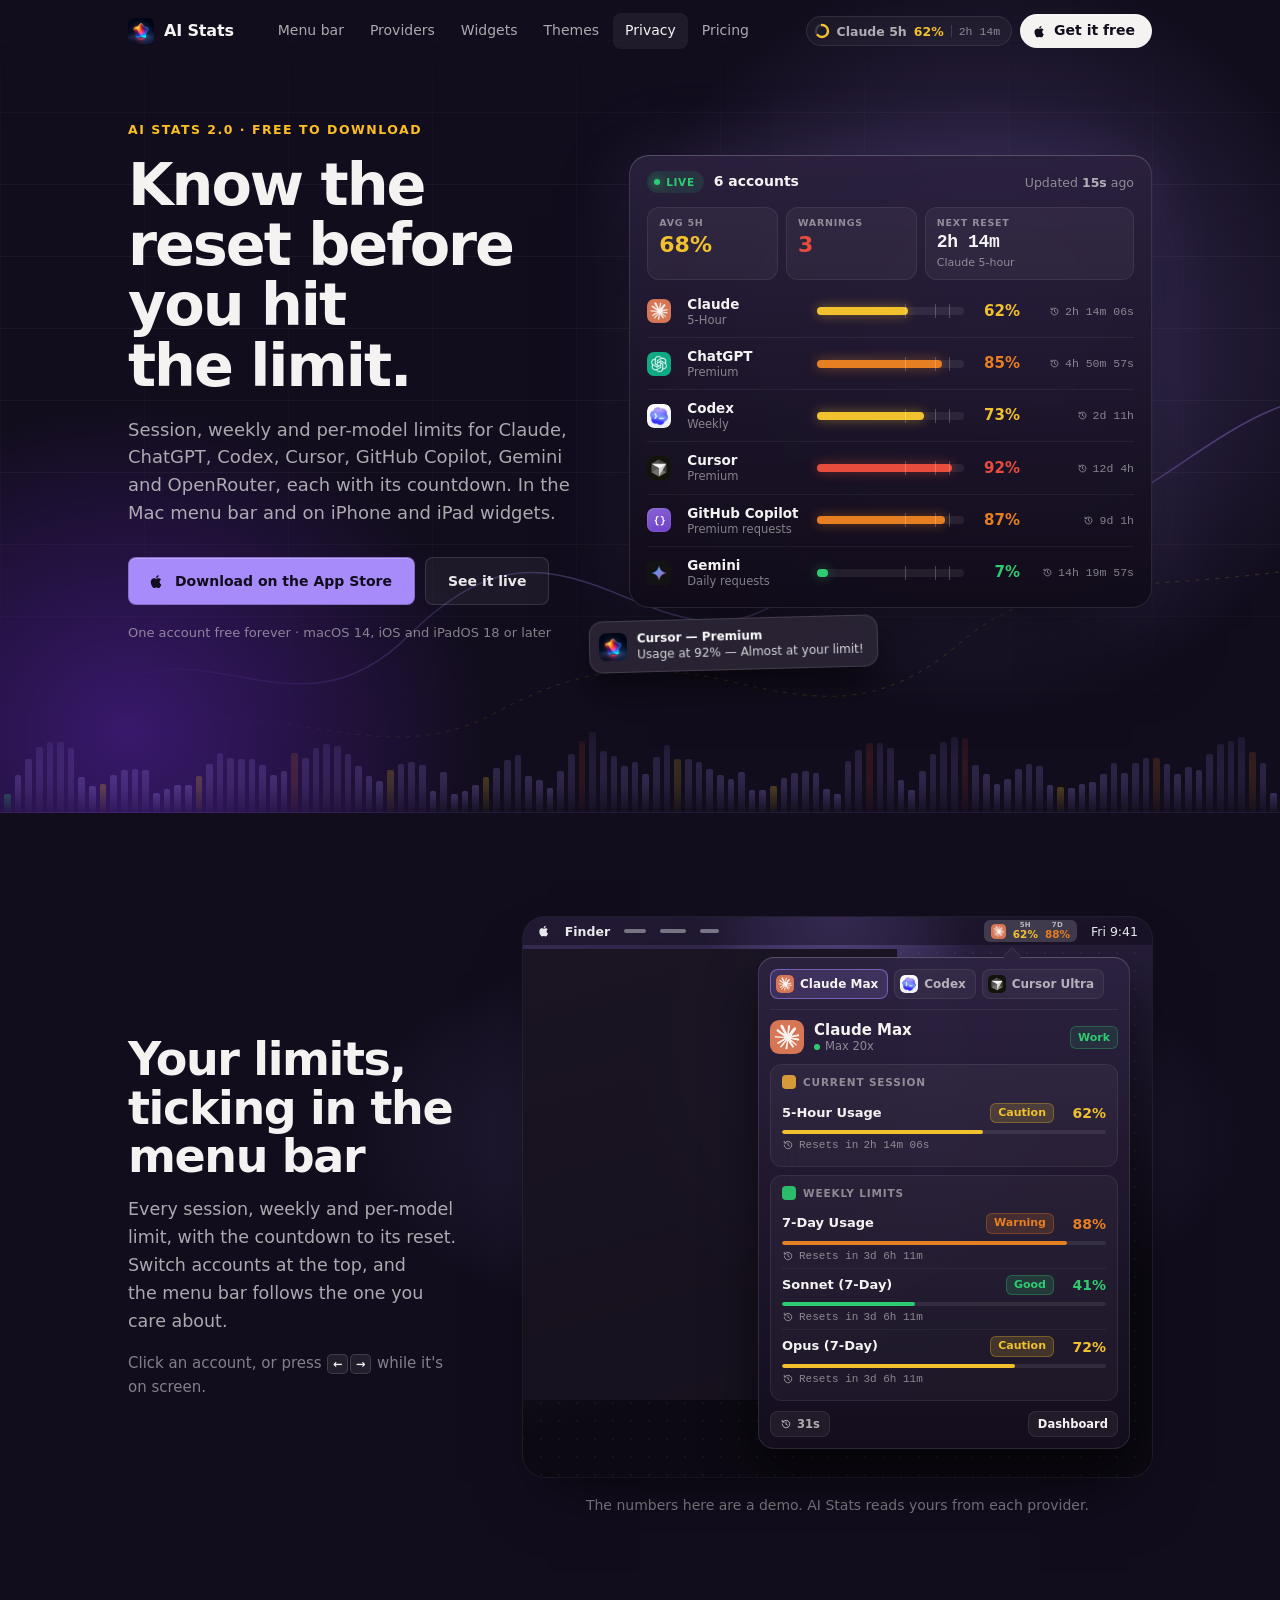
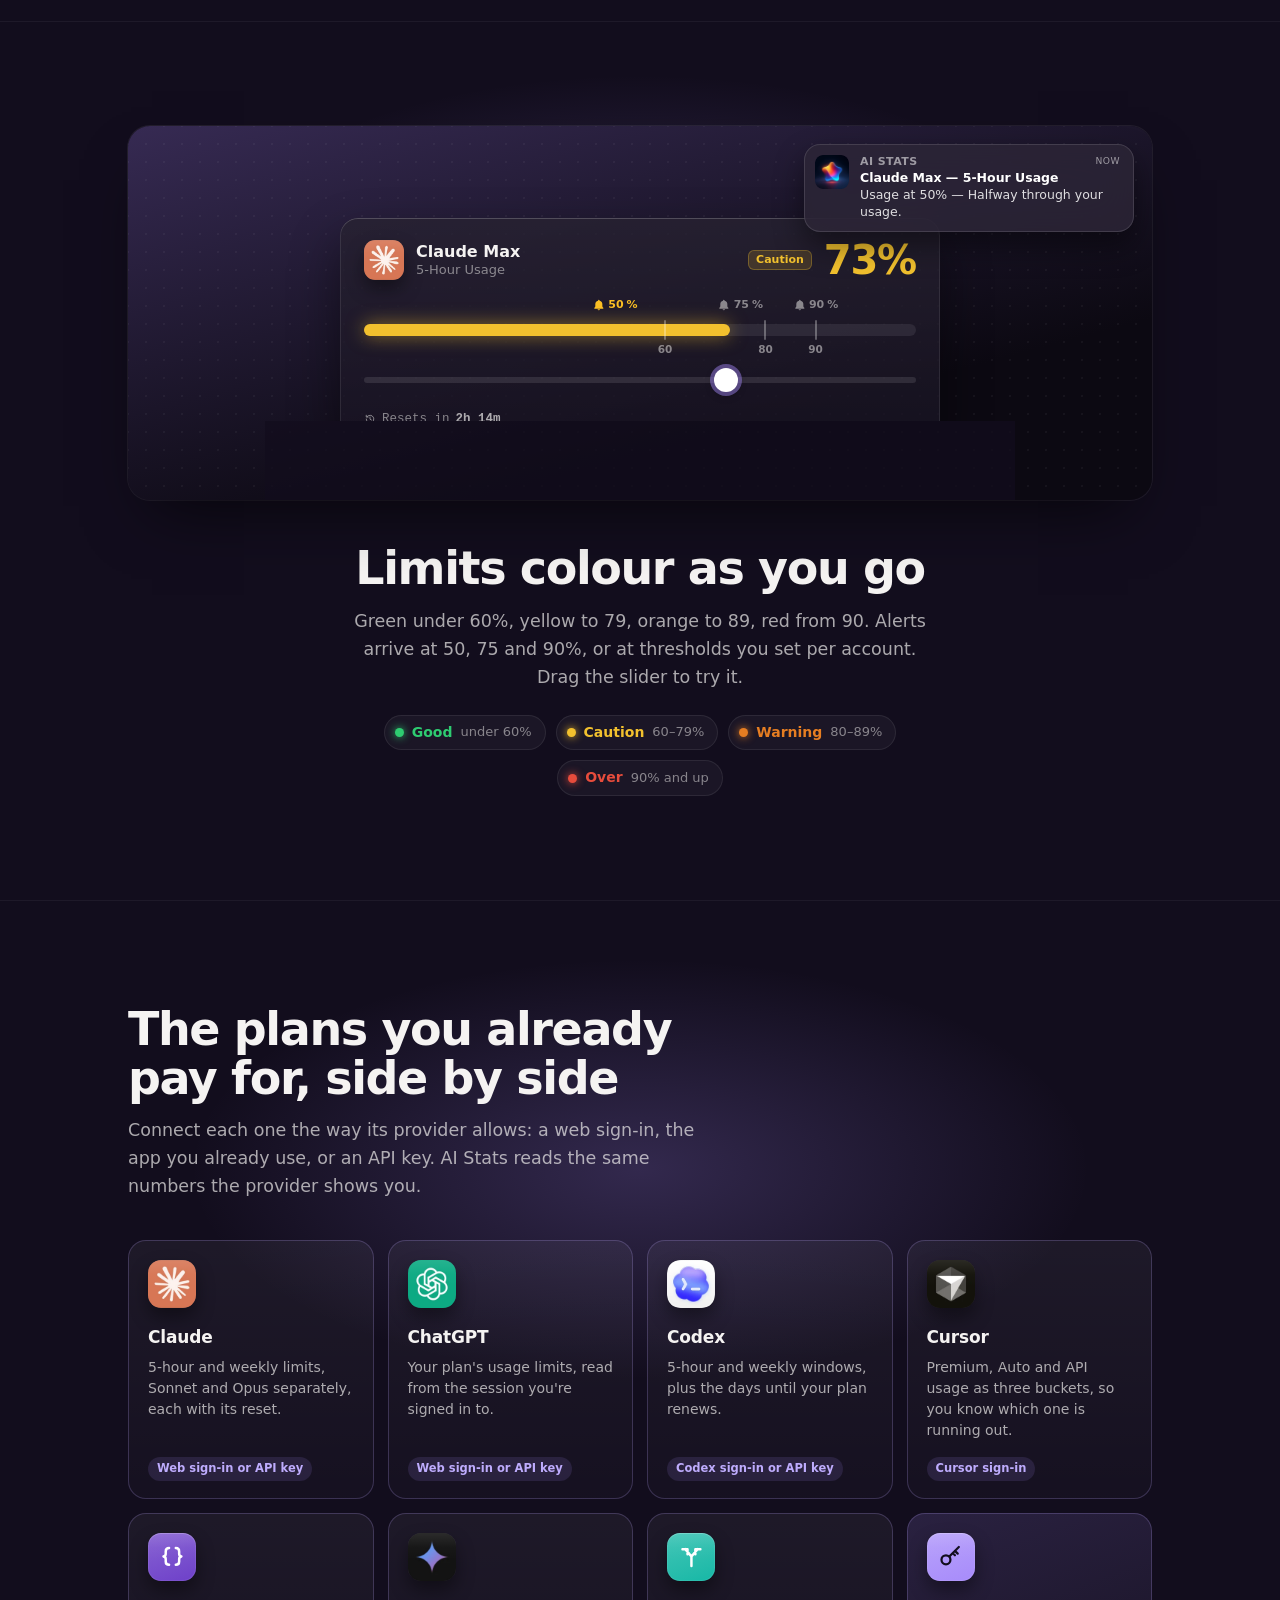
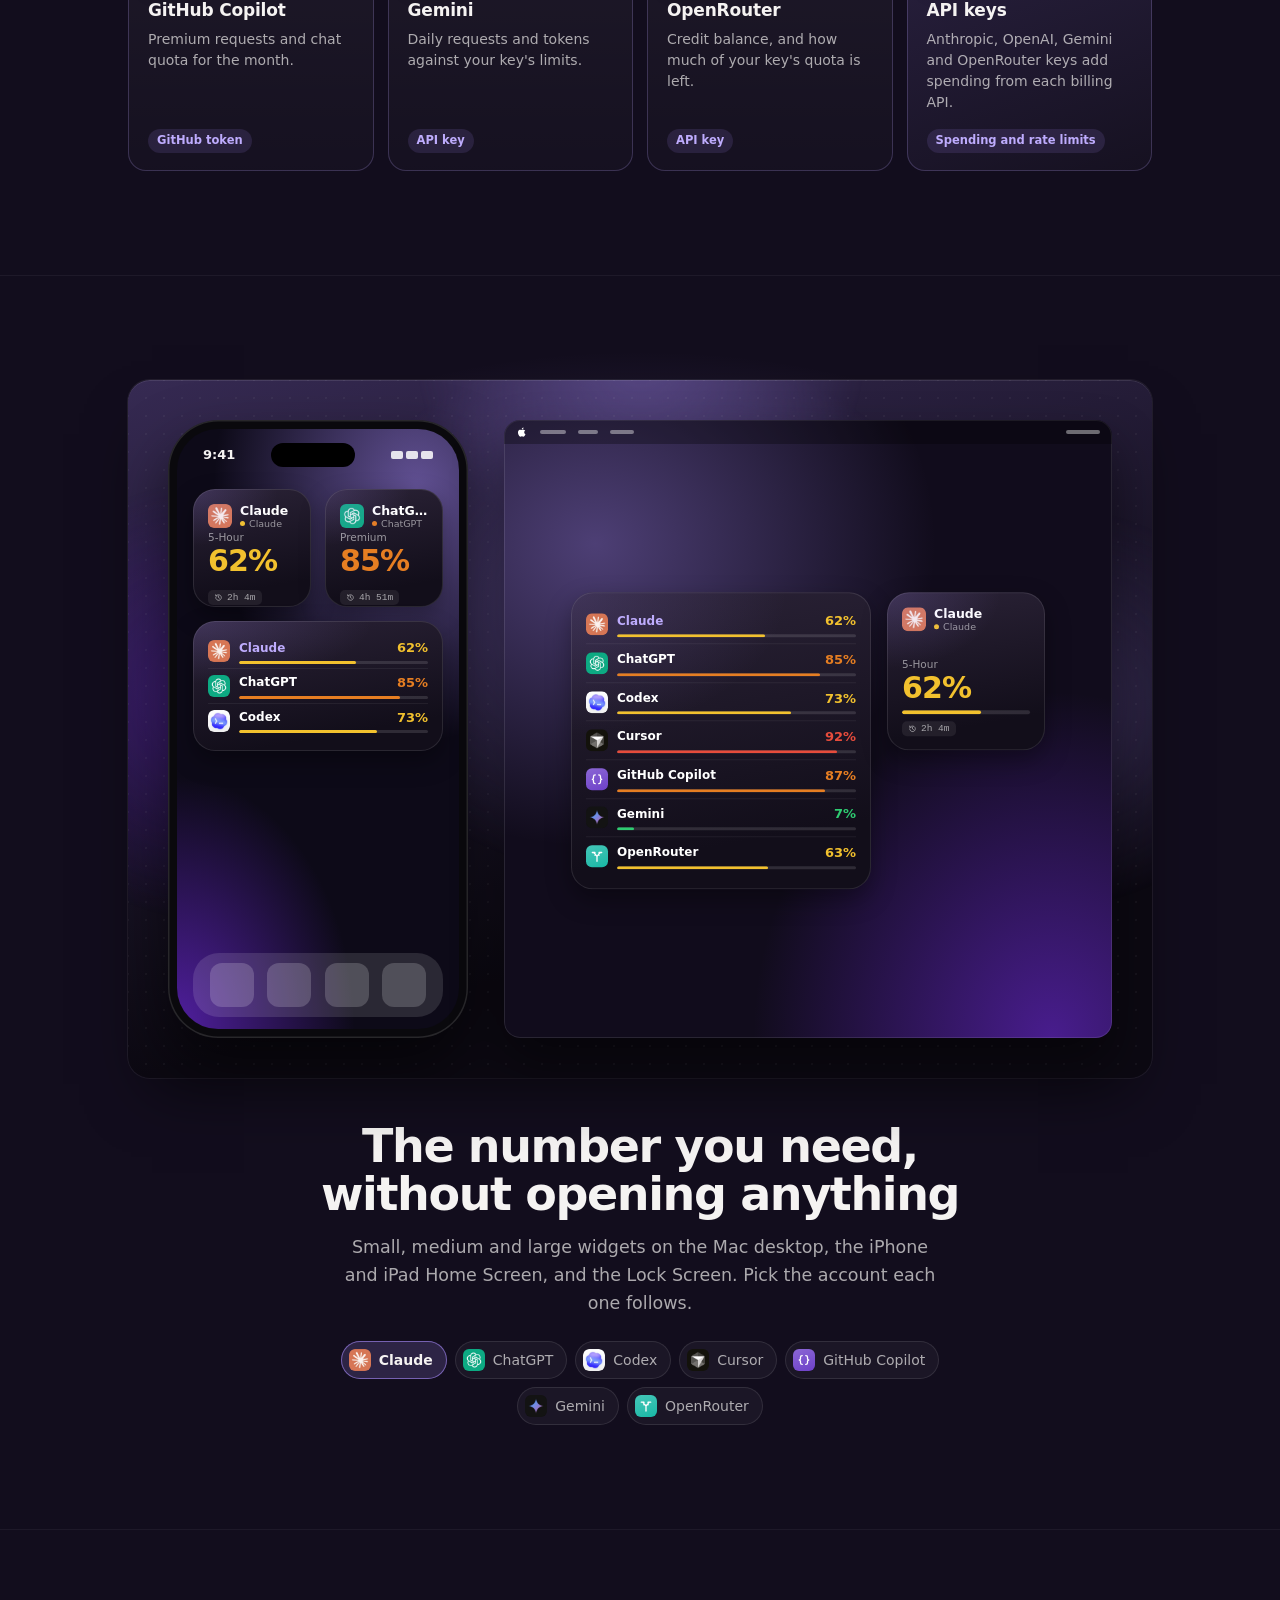
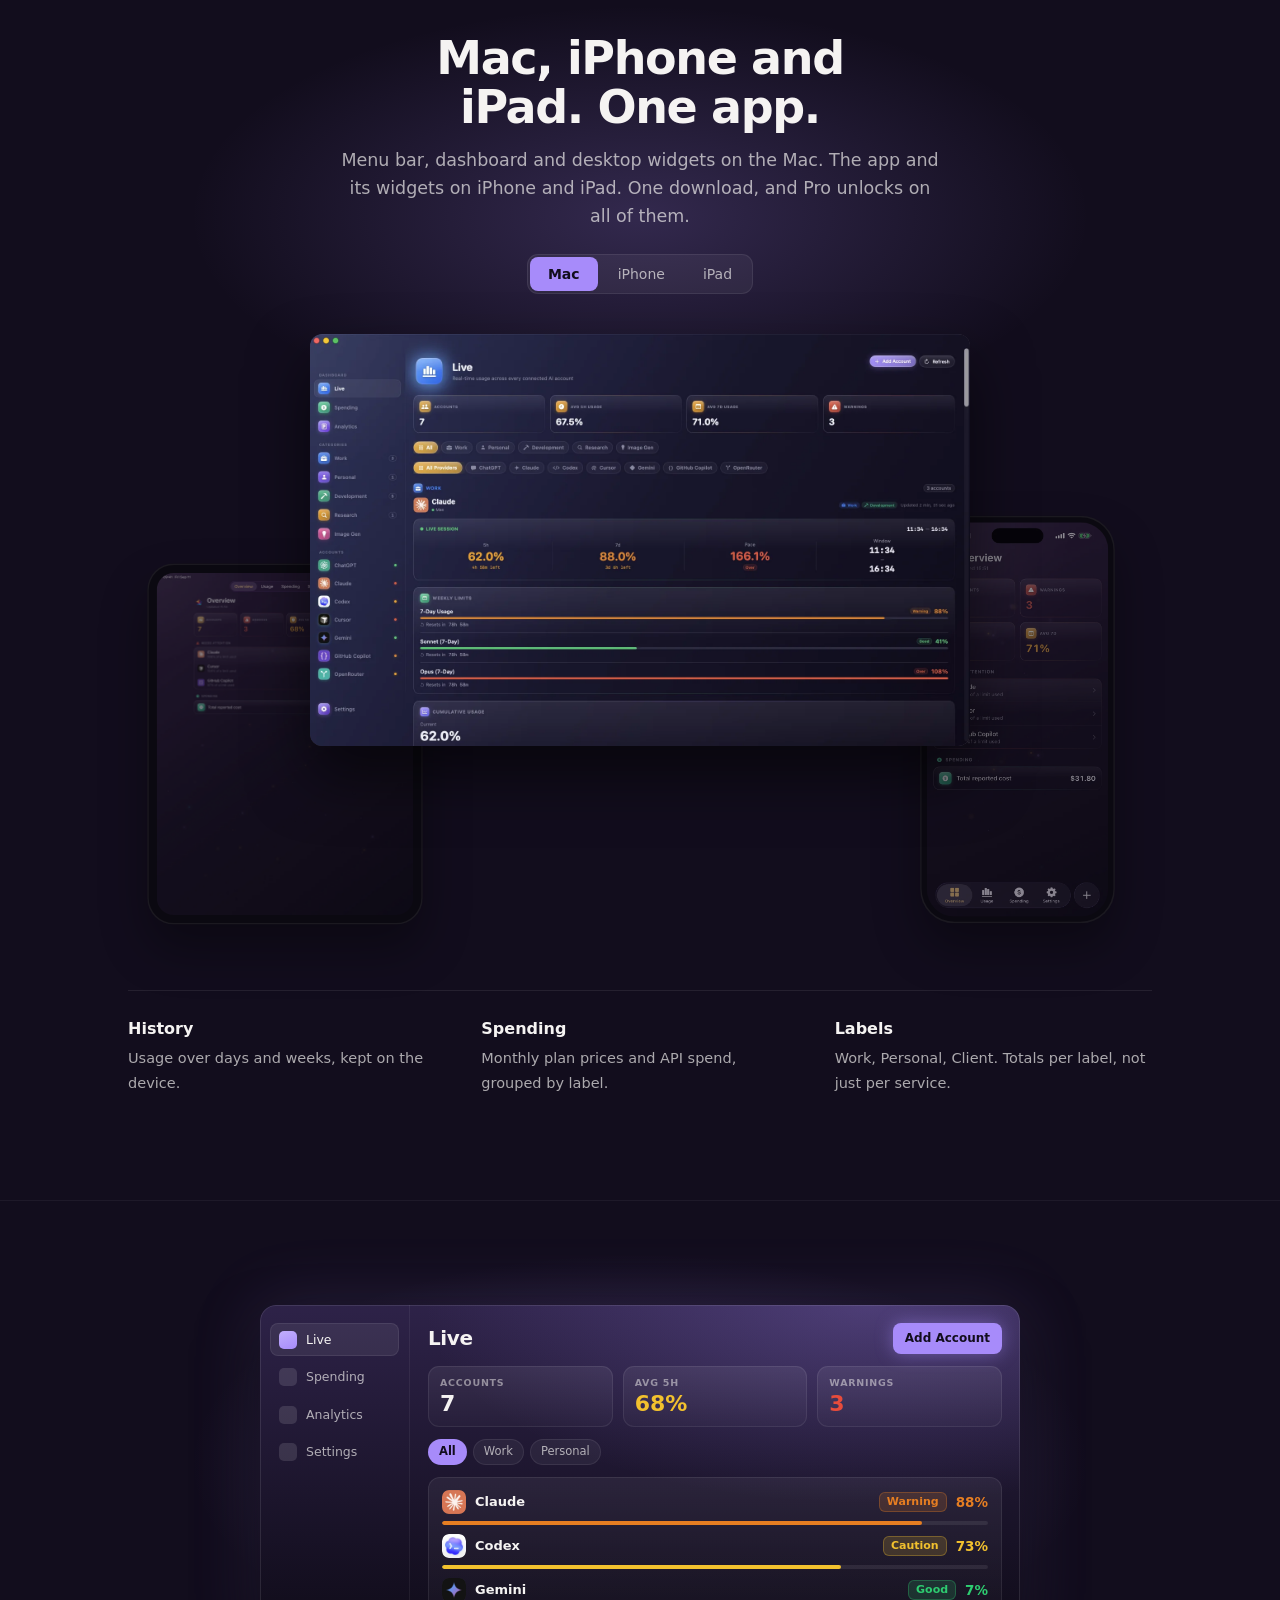
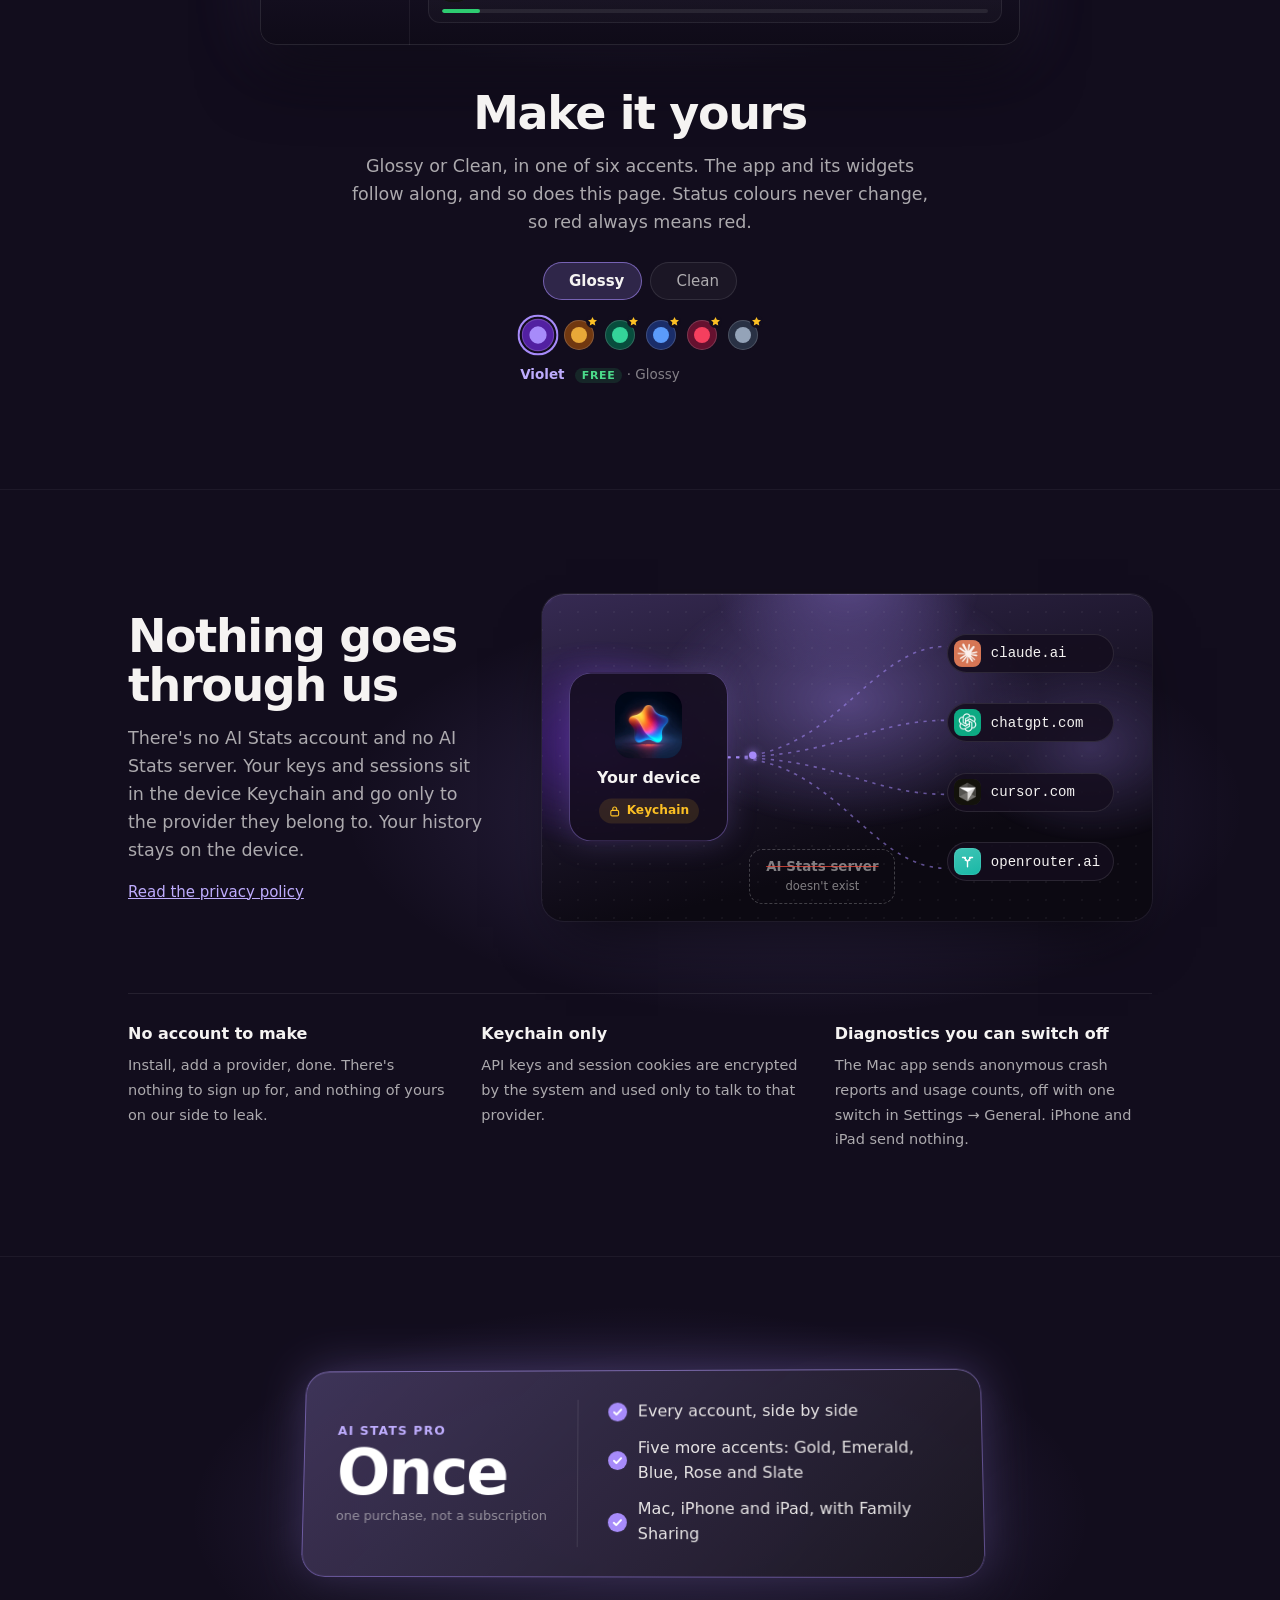
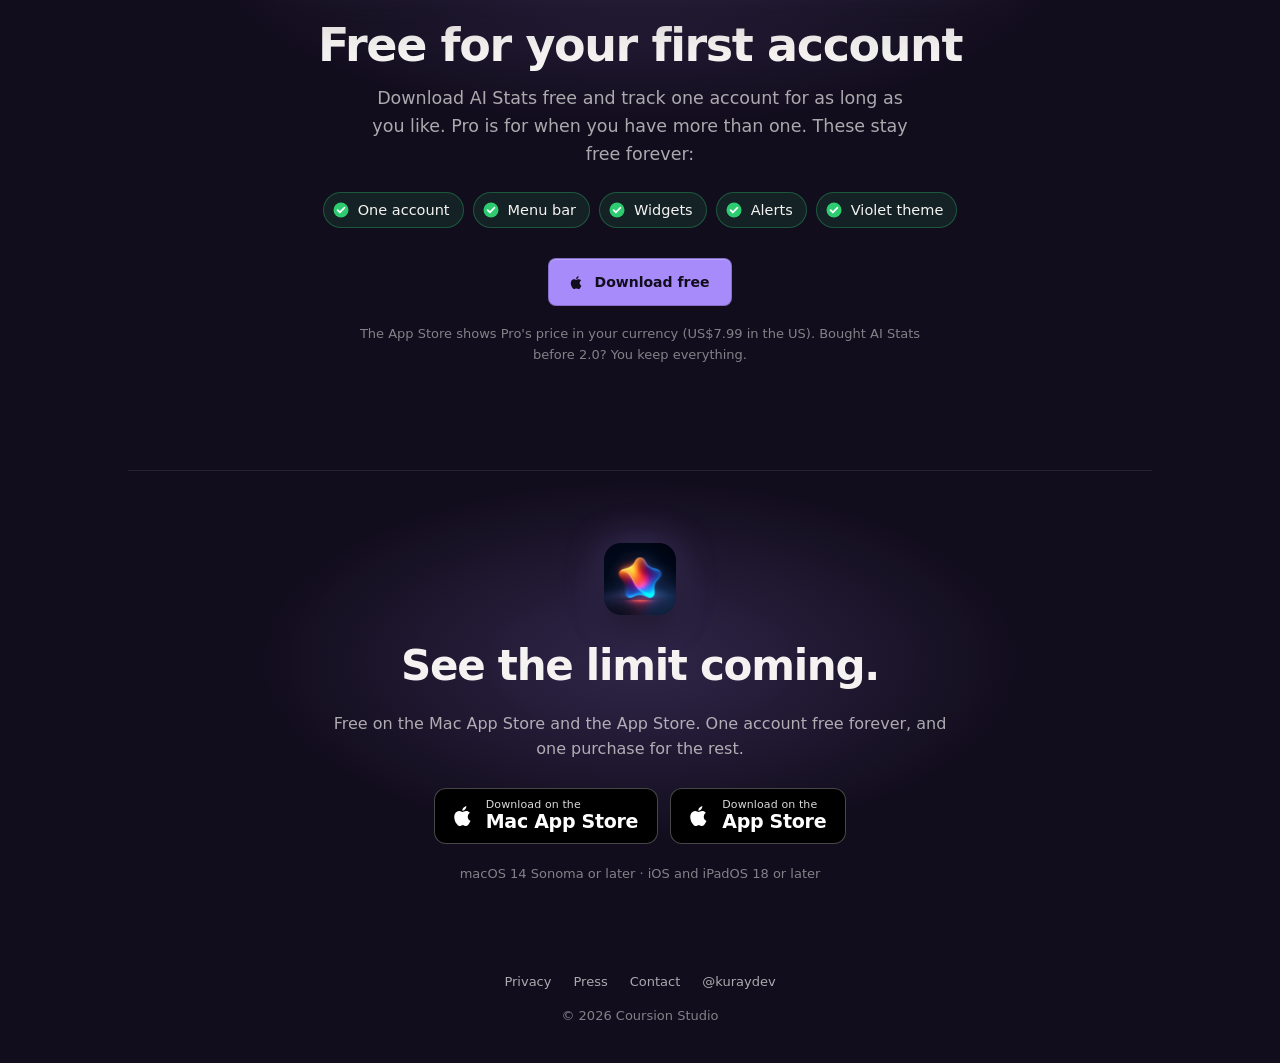
==== commit c2c4772c: "Give the home hero its own composition instead of Hutch's The first hero was Hutch's layout with AI " ====
--- a/index.html
+++ b/index.html
@@ -10,9 +10,8 @@
   <link rel="icon" type="image/png" sizes="64x64" href="favicon.png" />
   <link rel="apple-touch-icon" href="icon.png" />
   <link rel="stylesheet" href="stage.css?v=1d5ceac846" />
-  <link rel="stylesheet" href="site.css?v=e0a8cd12fb" />
-  <link rel="stylesheet" href="home.css?v=32619c29dc" />
-  <link rel="preload" as="image" href="img/star.webp" />
+  <link rel="stylesheet" href="site.css?v=0084aacb3d" />
+  <link rel="stylesheet" href="home.css?v=0ae43e0b9e" />
   <meta property="og:type" content="website" />
   <meta property="og:url" content="https://aistats.coursion.studio/" />
   <meta property="og:site_name" content="AI Stats" />
@@ -40,7 +39,7 @@
   }
   </script>
   <script>document.documentElement.classList.add("js");window.__rv=setTimeout(function(){document.documentElement.classList.add("reveal-all")},4000);</script>
-  <script defer src="home.js?v=efeef54634"></script>
+  <script defer src="home.js?v=cacb8376cc"></script>
   <script defer src="https://polaris-backend-489776622782.europe-west1.run.app/api/v1/analytics/t.js" data-site="aistats.coursion.studio"></script>
 </head>
 <body class="home">
@@ -59,7 +58,6 @@
   <div class="bar js-bar">
     <div class="bar-in">
       <a class="bar-brand" href="#top"><img src="img/app-icon.webp" alt="" width="26" height="26" /><span>AI Stats</span></a>
-      <span class="bar-ver">2.0</span>
       <nav class="bar-nav" aria-label="Main">
         <a href="#live">Menu bar</a>
         <a href="#providers">Providers</a>
@@ -69,7 +67,8 @@
         <a href="#pricing">Pricing</a>
       </nav>
       <div class="bar-act">
-        <a class="bar-btn bar-get" href="https://apps.apple.com/app/id6762005507"><svg aria-hidden="true"><use href="#g-apple"/></svg>Download</a>
+        <a class="bar-live js-bar-live" href="#top" aria-label="Demo: Claude 5-hour limit at 62%, resets in 2 hours 14 minutes"><svg class="bl-ring" viewBox="0 0 20 20" aria-hidden="true"><circle cx="10" cy="10" r="7.5" pathLength="100"/><circle class="v" cx="10" cy="10" r="7.5" pathLength="100"/></svg><span class="bl-name">Claude 5h</span><b class="js-bl-pct" data-s="caution">62%</b><span class="bl-sep" aria-hidden="true"></span><span class="bl-reset js-bl-reset">2h 14m</span></a>
+        <a class="bar-btn bar-get" href="https://apps.apple.com/app/id6762005507"><svg aria-hidden="true"><use href="#g-apple"/></svg>Get it free</a>
         <button class="bar-menu js-bar-menu" type="button" aria-expanded="false" aria-controls="bar-sheet" aria-label="Menu"><svg viewBox="0 0 24 24" fill="none" stroke="currentColor" stroke-width="2" stroke-linecap="round" aria-hidden="true"><path class="l1" d="M5 9h14"/><path class="l2" d="M5 15h14"/></svg></button>
       </div>
     </div>
@@ -85,39 +84,88 @@
     </div>
   </div>
 
-  <header id="top" class="stage-hero reveal" data-live>
-    <div class="mesh" aria-hidden="true"><i class="m1"></i><i class="m2"></i><i class="m3"></i><i class="m4"></i></div>
+  <header id="top" class="hero reveal" data-live>
+    <div class="hero-bg" aria-hidden="true">
+      <div class="hero-grid"></div>
+      <svg class="hero-spark" viewBox="0 0 1440 640" preserveAspectRatio="none"><path class="sp1" d="M0 560 C 90 552, 150 520, 230 528 S 380 556, 460 500 S 600 440, 690 466 S 840 510, 930 440 S 1080 370, 1170 396 S 1330 350, 1440 320"/><path class="sp2" d="M0 590 C 120 584, 200 560, 300 568 S 470 594, 560 560 S 720 520, 820 536 S 990 560, 1080 506 S 1260 466, 1440 450"/></svg>
+      <i class="hg hg1"></i><i class="hg hg2"></i>
+      <div class="horizon js-horizon"></div>
+    </div>
     <div class="container">
-      <div class="bar-space" aria-hidden="true"></div>
-
-      <div class="fan hero-fan js-hero" role="img" aria-label="The AI Stats app icon inside three usage rings, with Claude, ChatGPT, Codex, Cursor, GitHub Copilot, Gemini and OpenRouter fanned out beneath it, each showing how much of its limit is used.">
-        <svg class="rings" viewBox="0 0 240 240" aria-hidden="true">
-          <circle class="ring-track" cx="120" cy="120" r="112" />
-          <circle class="ring-track" cx="120" cy="120" r="101" />
-          <circle class="ring-track" cx="120" cy="120" r="90" />
-          <circle class="ring js-ring" data-v="41" cx="120" cy="120" r="112" pathLength="100" />
-          <circle class="ring js-ring" data-v="68" cx="120" cy="120" r="101" pathLength="100" />
-          <circle class="ring js-ring" data-v="86" cx="120" cy="120" r="90" pathLength="100" />
-        </svg>
-        <img class="fan-icon star" src="img/star.webp" alt="" width="150" height="150" fetchpriority="high" />
-        <span class="fan-item"><span class="tile logo"><img src="img/claude.webp" alt="" width="56" height="56" /></span><b>Claude</b><em class="pct js-pct" data-v="62">62%</em></span>
-        <span class="fan-item"><span class="tile logo"><img src="img/chatgpt.webp" alt="" width="56" height="56" /></span><b>ChatGPT</b><em class="pct js-pct" data-v="85">85%</em></span>
-        <span class="fan-item"><span class="tile logo"><img src="img/codex.webp" alt="" width="56" height="56" /></span><b>Codex</b><em class="pct js-pct" data-v="73">73%</em></span>
-        <span class="fan-item"><span class="tile logo"><img src="img/cursor.webp" alt="" width="56" height="56" /></span><b>Cursor</b><em class="pct js-pct" data-v="92">92%</em></span>
-        <span class="fan-item"><span class="tile logo glyph" style="--g:#6E40C9"><svg><use href="#g-copilot"/></svg></span><b>Copilot</b><em class="pct js-pct" data-v="87">87%</em></span>
-        <span class="fan-item"><span class="tile logo"><img src="img/gemini.webp" alt="" width="56" height="56" /></span><b>Gemini</b><em class="pct js-pct" data-v="7">7%</em></span>
-        <span class="fan-item"><span class="tile logo glyph" style="--g:#14B8A6"><svg><use href="#g-openrouter"/></svg></span><b>OpenRouter</b><em class="pct js-pct" data-v="63">63%</em></span>
-      </div>
-
-      <div class="hero-copy">
-        <p class="eyebrow rise">AI Stats 2.0 · Now free to download</p>
-        <h1 class="rise" style="--d:.08s">Every AI limit you keep hitting,<br /> one glance away.</h1>
-        <p class="sub rise" style="--d:.14s">Usage, reset countdowns and spending for Claude, ChatGPT, Codex, Cursor, GitHub Copilot, Gemini and OpenRouter. In your Mac's menu bar, and on your iPhone and iPad.</p>
-        <div class="cta-row rise" style="--d:.2s">
-          <a class="btn primary" href="https://apps.apple.com/app/id6762005507"><svg class="btn-ico" aria-hidden="true"><use href="#g-apple"/></svg>Download on the App Store</a>
-          <a class="btn outline" href="#live">See it live</a>
-        </div>
-        <p class="req-note rise" style="--d:.24s">One account free forever · Mac, iPhone and iPad · macOS 14, iOS 18 or later</p>
+      <div class="bar-space"></div>
+      <div class="hero-split">
+        <div class="hero-text">
+          <p class="eyebrow rise">AI Stats 2.0 · Free to download</p>
+          <h1 class="rise" style="--d:.06s">Know the reset before you hit the limit.</h1>
+          <p class="sub rise" style="--d:.12s">Session, weekly and per-model limits for Claude, ChatGPT, Codex, Cursor, GitHub Copilot, Gemini and OpenRouter, each with its countdown. In the Mac menu bar and on iPhone and iPad widgets.</p>
+          <div class="cta-row rise" style="--d:.18s">
+            <a class="btn primary" href="https://apps.apple.com/app/id6762005507"><svg class="btn-ico" aria-hidden="true"><use href="#g-apple"/></svg>Download on the App Store</a>
+            <a class="btn outline" href="#live">See it live</a>
+          </div>
+          <p class="req-note rise" style="--d:.22s">One account free forever · macOS 14, iOS and iPadOS 18 or later</p>
+        </div>
+        <div class="hero-board rise" style="--d:.1s">
+          <div class="lb" role="img" aria-label="Demo dashboard: six AI accounts with their usage bars, colour-coded by status, and the time until each limit resets.">
+            <div class="lb-head">
+              <span class="lb-live"><i></i>Live</span>
+              <span class="lb-title">6 accounts</span>
+              <span class="lb-upd">Updated <b class="js-lb-upd">12s</b> ago</span>
+            </div>
+            <div class="lb-sum">
+              <span><small>Avg 5h</small><b data-s="caution">68%</b></span>
+              <span><small>Warnings</small><b data-s="over">3</b></span>
+              <span class="lb-next"><small>Next reset</small><b><span class="js-lb-next">2h 14m</span></b><em>Claude 5-hour</em></span>
+            </div>
+            <ul class="lb-rows js-lb">
+            <li class="lb-row" style="--i:0;--v:62" data-v="62" data-reset="8049">
+              <span class="tile logo xs"><img src="img/claude.webp" alt="" width="28" height="28" /></span>
+              <span class="lb-name"><b>Claude</b><small>5-Hour</small></span>
+              <span class="lb-bar"><s></s><i style="--at:60"></i><i style="--at:80"></i><i style="--at:90"></i></span>
+              <em class="lb-pct">62%</em>
+              <span class="lb-reset"><svg aria-hidden="true"><use href="#g-clock"/></svg><span class="js-cd"></span></span>
+            </li>
+            <li class="lb-row" style="--i:1;--v:85" data-v="85" data-reset="17460">
+              <span class="tile logo xs"><img src="img/chatgpt.webp" alt="" width="28" height="28" /></span>
+              <span class="lb-name"><b>ChatGPT</b><small>Premium</small></span>
+              <span class="lb-bar"><s></s><i style="--at:60"></i><i style="--at:80"></i><i style="--at:90"></i></span>
+              <em class="lb-pct">85%</em>
+              <span class="lb-reset"><svg aria-hidden="true"><use href="#g-clock"/></svg><span class="js-cd"></span></span>
+            </li>
+            <li class="lb-row" style="--i:2;--v:73" data-v="73" data-reset="212700">
+              <span class="tile logo xs"><img src="img/codex.webp" alt="" width="28" height="28" /></span>
+              <span class="lb-name"><b>Codex</b><small>Weekly</small></span>
+              <span class="lb-bar"><s></s><i style="--at:60"></i><i style="--at:80"></i><i style="--at:90"></i></span>
+              <em class="lb-pct">73%</em>
+              <span class="lb-reset"><svg aria-hidden="true"><use href="#g-clock"/></svg><span class="js-cd"></span></span>
+            </li>
+            <li class="lb-row" style="--i:3;--v:92" data-v="92" data-reset="1052400">
+              <span class="tile logo xs"><img src="img/cursor.webp" alt="" width="28" height="28" /></span>
+              <span class="lb-name"><b>Cursor</b><small>Premium</small></span>
+              <span class="lb-bar"><s></s><i style="--at:60"></i><i style="--at:80"></i><i style="--at:90"></i></span>
+              <em class="lb-pct">92%</em>
+              <span class="lb-reset"><svg aria-hidden="true"><use href="#g-clock"/></svg><span class="js-cd"></span></span>
+            </li>
+            <li class="lb-row" style="--i:4;--v:87" data-v="87" data-reset="784800">
+              <span class="tile logo xs glyph" style="--g:#6E40C9"><svg><use href="#g-copilot"/></svg></span>
+              <span class="lb-name"><b>GitHub Copilot</b><small>Premium requests</small></span>
+              <span class="lb-bar"><s></s><i style="--at:60"></i><i style="--at:80"></i><i style="--at:90"></i></span>
+              <em class="lb-pct">87%</em>
+              <span class="lb-reset"><svg aria-hidden="true"><use href="#g-clock"/></svg><span class="js-cd"></span></span>
+            </li>
+            <li class="lb-row" style="--i:5;--v:7" data-v="7" data-reset="51600">
+              <span class="tile logo xs"><img src="img/gemini.webp" alt="" width="28" height="28" /></span>
+              <span class="lb-name"><b>Gemini</b><small>Daily requests</small></span>
+              <span class="lb-bar"><s></s><i style="--at:60"></i><i style="--at:80"></i><i style="--at:90"></i></span>
+              <em class="lb-pct">7%</em>
+              <span class="lb-reset"><svg aria-hidden="true"><use href="#g-clock"/></svg><span class="js-cd"></span></span>
+            </li>
+            </ul>
+          </div>
+          <div class="lb-toast" aria-hidden="true">
+            <img src="img/app-icon.webp" alt="" width="28" height="28" />
+            <span><b>Cursor — Premium</b>Usage at 92% — Almost at your limit!</span>
+          </div>
+        </div>
       </div>
     </div>
   </header>
--- a/stage.css
+++ b/stage.css
@@ -0,0 +1,727 @@
+@property --pal-accent { syntax: "<color>"; inherits: true; initial-value: #9D4EDD; }
+@property --pal-second { syntax: "<color>"; inherits: true; initial-value: #4B0082; }
+
+:root {
+  --pal-base: #07050F;
+  --pal-accent: #9D4EDD;
+  --pal-second: #4B0082;
+  --pal-s1: rgb(157 78 221 / 0.28);
+  --pal-s2: rgb(75 0 130 / 0.16);
+  --pal-s3: rgb(6 4 15 / 0.65);
+  --pal-text: #FFFFFF;
+  --pal-text2: #C9C9D8;
+  --pal-text3: rgb(255 255 255 / 0.58);
+  --pal-chip: rgb(255 255 255 / 0.08);
+  --pal-rule: rgb(255 255 255 / 0.06);
+  --pal-border: rgb(255 255 255 / 0.12);
+  --on-accent: #FFFFFF;
+
+  --page: #0E0C14;
+  --accent-text: color-mix(in oklab, var(--pal-accent) 66%, white);
+  --text-primary: #F5F3F2;
+  --text-secondary: rgb(245 243 242 / 0.68);
+  --text-tertiary: rgb(245 243 242 / 0.5);
+  --rule: rgb(245 243 242 / 0.09);
+  --success: #2ECC71;
+  --warning: #F39C12;
+
+  --sans: -apple-system, BlinkMacSystemFont, "SF Pro Display", "SF Pro Text", "Inter", system-ui, sans-serif;
+  --mono: ui-monospace, SFMono-Regular, "SF Mono", Menlo, monospace;
+  --rounded: ui-rounded, "SF Pro Rounded", -apple-system, BlinkMacSystemFont, system-ui, sans-serif;
+  --radius-btn: 8px;
+
+  --spring: linear(0, 0.0202, 0.0705, 0.14, 0.2204, 0.3054, 0.3905, 0.4724, 0.5492, 0.6196, 0.6828, 0.7387, 0.7874, 0.8293, 0.8639, 0.8939, 0.9188, 0.9393, 0.9558, 0.969, 0.9793, 0.9873, 0.9934, 0.9979, 1.0011, 1.0033, 1.0047, 1.0055, 1.0059, 1.0059, 1.0058, 1.0054, 1.005, 1.0045, 1.004, 1.0035, 1.003, 1.0025, 1.0021, 1.0018, 1);
+  --spring-t: 0.6s;
+  --spring-key: linear(0, 0.0869, 0.2654, 0.4735, 0.6576, 0.8056, 0.9156, 0.9845, 1.0244, 1.0414, 1.0444, 1.0394, 1.031, 1.0221, 1.0139, 1.0076, 1.003, 1.0003, 0.9987, 0.9981, 0.998, 0.9983, 0.9987, 0.9991, 1);
+  --spring-snappy: linear(0, 0.0378, 0.1255, 0.2372, 0.3559, 0.4707, 0.5755, 0.6671, 0.7447, 0.8085, 0.8598, 0.8989, 0.9301, 0.9537, 0.9709, 0.9833, 0.9918, 0.9975, 1.0011, 1.0032, 1.0042, 1.0046, 1.0045, 1.0041, 1.0036, 1.0031, 1.0025, 1.0021, 1.0016, 1.0012, 1);
+  --ease-out: cubic-bezier(0.23, 1, 0.32, 1);
+
+  transition: --pal-accent 0.45s ease, --pal-second 0.45s ease;
+}
+
+
+* { box-sizing: border-box; }
+html, body { margin: 0; padding: 0; overflow-x: hidden; }
+body {
+  background: var(--page);
+  color: var(--text-primary);
+  font: 16px/1.55 var(--sans);
+  -webkit-font-smoothing: antialiased;
+  -moz-osx-font-smoothing: grayscale;
+}
+::selection { background: color-mix(in srgb, var(--pal-accent) 38%, transparent); color: #fff; }
+:focus-visible { outline: 2px solid var(--pal-accent); outline-offset: 3px; }
+.container { max-width: 1080px; margin: 0 auto; padding: 0 28px; }
+.skip { position: absolute; left: -999px; top: 8px; z-index: 50; padding: 8px 14px; border-radius: 8px; background: var(--pal-accent); color: var(--on-accent); }
+.skip:focus { left: 12px; }
+.combo { white-space: nowrap; }
+:is(p, h3, li) kbd:not([class]) {
+  display: inline-block;
+  min-width: 1.6em;
+  padding: 0 0.42em;
+  margin: 0 0.08em;
+  font: 600 0.76em/1.65 var(--rounded);
+  text-align: center;
+  color: var(--text-primary);
+  background: rgb(255 255 255 / 0.07);
+  border: 1px solid rgb(255 255 255 / 0.14);
+  border-radius: 0.42em;
+  box-shadow: 0 1px 0 rgb(0 0 0 / 0.35);
+  vertical-align: 0.06em;
+}
+
+nav.top { position: relative; z-index: 2; display: flex; align-items: center; justify-content: space-between; padding: 22px 0 8px; }
+nav.top .brand { display: flex; align-items: center; gap: 10px; font-weight: 600; letter-spacing: -0.01em; color: inherit; text-decoration: none; }
+nav.top .brand img { width: 26px; height: 26px; border-radius: 6px; }
+nav.top .links { display: flex; align-items: center; gap: 22px; }
+nav.top .links a { color: var(--text-secondary); text-decoration: none; font-size: 14px; font-weight: 500; transition: color 0.15s; }
+nav.top .links a:hover { color: var(--text-primary); }
+
+.btn {
+  display: inline-flex;
+  align-items: center;
+  gap: 10px;
+  height: 48px;
+  padding: 0 22px;
+  border-radius: var(--radius-btn);
+  font: 600 14px var(--sans);
+  text-decoration: none;
+  color: #fff;
+  border: 1px solid rgb(255 255 255 / 0.22);
+  cursor: pointer;
+  transition: transform 0.12s ease, box-shadow 0.15s ease, background 0.15s ease;
+}
+.btn.primary { background: var(--pal-accent); color: var(--on-accent); border-color: rgb(0 0 0 / 0.2); box-shadow: 0 1px 0 rgb(255 255 255 / 0.22) inset; }
+.btn.primary:hover { transform: translateY(-1px); box-shadow: 0 1px 0 rgb(255 255 255 / 0.22) inset, 0 6px 18px color-mix(in srgb, var(--pal-accent) 35%, transparent); }
+.btn.primary:active { transform: scale(0.98); }
+.btn.outline { background: rgb(255 255 255 / 0.05); border-color: rgb(255 255 255 / 0.12); color: rgb(255 255 255 / 0.9); }
+.btn.outline:hover { background: rgb(255 255 255 / 0.09); }
+.cta-row { display: flex; flex-wrap: wrap; gap: 10px; }
+.req-note { color: var(--text-tertiary); font-size: 13px; margin: 20px 0 0; }
+
+
+.js .reveal .rise { opacity: 0; transform: translateY(14px); }
+.js .reveal.in .rise,
+.reveal-all .reveal .rise {
+  opacity: 1;
+  transform: none;
+  transition: opacity 0.45s var(--ease-out) var(--d, 0s), transform var(--spring-t) var(--spring) var(--d, 0s);
+}
+
+
+.stage-hero { position: relative; isolation: isolate; overflow: hidden; padding-bottom: 84px; }
+.mesh {
+  position: absolute;
+  inset: 0 0 -10% 0;
+  z-index: -1;
+  pointer-events: none;
+  -webkit-mask-image: linear-gradient(#000 0, #000 55%, transparent 100%);
+  mask-image: linear-gradient(#000 0, #000 55%, transparent 100%);
+}
+.mesh i { position: absolute; border-radius: 50%; will-change: transform; animation: drift 26s ease-in-out infinite alternate; }
+.mesh .m1 { left: 18%; top: -6%; width: 64%; height: 78%; opacity: 0.75; background: radial-gradient(closest-side, color-mix(in srgb, var(--pal-accent) 78%, var(--page)), transparent); }
+.mesh .m2 { left: 28%; top: -34%; width: 44%; height: 60%; animation-duration: 31s; animation-delay: -9s; background: radial-gradient(closest-side, color-mix(in srgb, var(--pal-accent) 60%, var(--page)), transparent); }
+.mesh .m3 { left: -14%; top: 14%; width: 46%; height: 64%; opacity: 0.9; animation-duration: 37s; animation-delay: -4s; background: radial-gradient(closest-side, color-mix(in srgb, var(--pal-second) 70%, var(--page)), transparent); }
+.mesh .m4 { right: -12%; top: 18%; width: 44%; height: 58%; opacity: 0.85; animation-duration: 29s; animation-delay: -15s; background: radial-gradient(closest-side, color-mix(in srgb, var(--pal-accent) 45%, var(--page)), transparent); }
+.mesh::after {
+  content: "";
+  position: absolute;
+  inset: 0;
+  background-image: radial-gradient(circle, rgb(255 255 255 / 0.07) 0.7px, transparent 1.1px);
+  background-size: 18px 18px;
+  background-position: 9px 9px;
+}
+@keyframes drift {
+  0% { transform: translate3d(0, 0, 0) scale(1); }
+  50% { transform: translate3d(6%, 5%, 0) scale(1.08); }
+  100% { transform: translate3d(-5%, -3%, 0) scale(0.96); }
+}
+[data-live]:not(.live) :is(.mesh i, .shimmer) { animation-play-state: paused; }
+
+.fan { --k: 1.22; --cy: 128px; position: relative; height: 350px; margin: 26px auto 0; perspective: 900px; }
+.fan::before {
+  content: "";
+  position: absolute;
+  left: 50%;
+  top: var(--cy);
+  width: 420px;
+  height: 420px;
+  margin: -210px 0 0 -210px;
+  border-radius: 50%;
+  z-index: 1;
+  background: radial-gradient(closest-side, color-mix(in srgb, var(--pal-accent) 52%, transparent), color-mix(in srgb, var(--pal-accent) 22%, transparent) 45%, transparent);
+}
+.fan-icon {
+  position: absolute;
+  left: 50%;
+  top: var(--cy);
+  z-index: 2;
+  width: 160px;
+  height: 160px;
+  margin: -80px 0 0 -80px;
+  border-radius: 36px;
+  filter: drop-shadow(0 12px 22px rgb(0 0 0 / 0.45));
+}
+.fan-item {
+  --at: translate(calc(var(--x, 0) * var(--k) * 1px - 50%), calc(var(--y, 0) * var(--ky, var(--k)) * 1px - 28px)) rotate(var(--r, 0deg));
+  position: absolute;
+  left: 50%;
+  top: var(--cy);
+  z-index: 3;
+  display: flex;
+  flex-direction: column;
+  align-items: center;
+  gap: 9px;
+  transform: var(--at);
+}
+.fan-item b { font-size: 13px; font-weight: 500; color: var(--text-secondary); white-space: nowrap; transition: color 0.15s ease; }
+.js .stage-hero .fan-icon { opacity: 0; transform: scale(0.7) rotateX(-18deg); }
+.js .stage-hero .fan-item { opacity: 0; transform: translate(-50%, -18px) scale(0.35); }
+.js .stage-hero.in .fan-icon,
+.reveal-all .stage-hero .fan-icon { opacity: 1; transform: none; transition: opacity 0.3s var(--ease-out), transform var(--spring-t) var(--spring); }
+.js .stage-hero.in .fan-item,
+.reveal-all .stage-hero .fan-item {
+  opacity: 1;
+  transform: var(--at);
+  transition: opacity 0.3s var(--ease-out) calc(0.18s + var(--i, 0) * 0.045s), transform var(--spring-t) var(--spring) calc(0.18s + var(--i, 0) * 0.045s);
+}
+
+.hero-copy { position: relative; max-width: 920px; margin: 6px auto 0; text-align: center; }
+.hero-copy h1 { margin: 0 0 18px; font-size: clamp(36px, 5.1vw, 62px); font-weight: 650; letter-spacing: -0.032em; line-height: 1.04; text-wrap: balance; }
+.hero-copy .sub { max-width: 600px; margin: 0 auto 30px; font-size: 18px; line-height: 1.55; color: var(--text-secondary); text-wrap: pretty; }
+.hero-copy .cta-row, .cta-row.center { justify-content: center; }
+
+
+.tile {
+  position: relative;
+  display: grid;
+  place-items: center;
+  width: 56px;
+  height: 56px;
+  border-radius: 15px;
+  color: var(--pal-accent);
+  background: linear-gradient(rgb(255 255 255 / 0.07), rgb(255 255 255 / 0.07)), rgb(22 20 24 / 0.88);
+  box-shadow: inset 0 1px 0 rgb(255 255 255 / 0.16), inset 0 0 0 1px rgb(255 255 255 / 0.07), 0 9px 18px rgb(0 0 0 / 0.4);
+  transition: transform 0.38s var(--spring-key);
+}
+.tile::after { content: ""; position: absolute; inset: 0; border-radius: inherit; pointer-events: none; background: linear-gradient(rgb(255 255 255 / 0.1), rgb(255 255 255 / 0.02) 30%, transparent 55%); }
+.tile :is(img, svg) { width: 62%; height: 62%; object-fit: contain; }
+@media (hover: hover) and (pointer: fine) {
+  .fan-item:hover .tile { transform: scale(1.08); }
+  .fan-item:hover b { color: var(--text-primary); }
+}
+
+.feature-grid { list-style: none; margin: 0; padding: 0; display: grid; grid-template-columns: repeat(var(--cols, 3), minmax(0, 1fr)); gap: 14px; }
+.feature-card {
+  display: flex;
+  gap: 16px;
+  padding: 20px 20px 22px;
+  border-radius: 18px;
+  background: linear-gradient(180deg, rgb(255 255 255 / 0.05), rgb(255 255 255 / 0.015));
+  border: 1px solid color-mix(in srgb, var(--pal-accent) 24%, rgb(255 255 255 / 0.06));
+}
+.feature-card .tile { flex: none; width: 52px; height: 52px; border-radius: 14px; }
+.feature-card h3 { display: flex; flex-wrap: wrap; align-items: center; gap: 4px 10px; margin: 2px 0 6px; font-size: 18px; font-weight: 650; letter-spacing: -0.01em; }
+.feature-card p { margin: 0; font-size: 14.5px; line-height: 1.5; color: var(--text-secondary); }
+.tier { padding: 2px 8px; border-radius: 999px; font-size: 11px; font-weight: 650; letter-spacing: 0.06em; text-transform: uppercase; white-space: nowrap; }
+.tier-free { color: #4BDB8A; background: rgb(46 204 113 / 0.13); }
+.tier-mixed { color: var(--accent-text); background: color-mix(in srgb, var(--pal-accent) 16%, transparent); }
+.tier-paid { color: var(--text-secondary); background: rgb(255 255 255 / 0.08); }
+
+
+.sec { position: relative; isolation: isolate; padding: 104px 0; }
+.sec + .sec { border-top: 1px solid rgb(255 255 255 / 0.05); }
+.sec .glow {
+  position: absolute;
+  left: 50%;
+  top: 6%;
+  z-index: -1;
+  width: min(900px, 120vw);
+  height: 420px;
+  margin-left: max(-450px, -60vw);
+  border-radius: 50%;
+  pointer-events: none;
+  background: radial-gradient(closest-side, color-mix(in srgb, var(--pal-accent) 22%, transparent), transparent);
+}
+.sec-head h2, .split-copy h2 { margin: 0 0 14px; font-size: clamp(30px, 3.7vw, 46px); font-weight: 650; letter-spacing: -0.03em; line-height: 1.06; text-wrap: balance; }
+.sec-head p, .split-copy p { max-width: 600px; margin: 0; font-size: 17.5px; line-height: 1.6; color: var(--text-secondary); text-wrap: pretty; }
+.sec-head.center { max-width: 680px; margin: 44px auto 0; text-align: center; }
+.sec-head.center p { margin: 0 auto; }
+.sec-head:not(.center) { margin-bottom: 40px; }
+.split-copy .aside { margin-top: 18px; font-size: 15px; color: var(--text-tertiary); }
+.split { display: grid; grid-template-columns: minmax(0, 0.74fr) minmax(0, 1.26fr); gap: 56px; align-items: center; }
+.split.reverse { grid-template-columns: minmax(0, 1.26fr) minmax(0, 0.74fr); }
+.split.reverse .split-copy { order: 2; }
+.split-stage { min-width: 0; display: flex; flex-direction: column; align-items: center; }
+.sec-split .glow { left: 62%; top: 14%; }
+.sec-split:has(.reverse) .glow { left: 38%; }
+
+
+.kb-stage { display: flex; justify-content: center; padding-top: 6px; perspective: 1500px; }
+.kb {
+  --u: 46px;
+  position: relative;
+  width: calc(14.5 * var(--u) + 28px);
+  padding: 14px;
+  border-radius: 22px;
+  background: linear-gradient(#211e25, #121015);
+  box-shadow: inset 0 1px 0 rgb(255 255 255 / 0.12), inset 0 0 0 1px rgb(255 255 255 / 0.06), 0 34px 60px rgb(0 0 0 / 0.55), 0 0 70px color-mix(in srgb, var(--pal-accent) 16%, transparent);
+  transform: rotateX(24deg);
+  transform-origin: 50% 100%;
+}
+.kb::after {
+  content: "";
+  position: absolute;
+  inset: 0;
+  border-radius: inherit;
+  pointer-events: none;
+  opacity: 0;
+  box-shadow: inset 0 0 0 1.5px color-mix(in srgb, var(--pal-accent) 75%, transparent), 0 0 60px color-mix(in srgb, var(--pal-accent) 40%, transparent);
+  transition: opacity 0.25s ease;
+}
+.kb.live::after { opacity: 1; }
+.kb-row { display: flex; }
+.key { width: calc(var(--w, 1) * var(--u)); height: var(--u); padding: calc(var(--u) * 0.055); }
+.key.stack { display: flex; flex-direction: column; gap: calc(var(--u) * 0.055); }
+.key.stack .cap { height: 50%; }
+.cap {
+  position: relative;
+  display: grid;
+  place-items: center;
+  height: 100%;
+  border-radius: calc(var(--u) * 0.17);
+  background: linear-gradient(#333136, #222024);
+  box-shadow: inset 0 0 0 0.75px rgb(255 255 255 / 0.08), 0 1.5px 0 rgb(0 0 0 / 0.55);
+  font: 500 calc(var(--u) * 0.29)/1 var(--rounded);
+  color: rgb(255 255 255 / 0.72);
+  transition: transform 0.38s var(--spring-key), color 0.15s ease;
+}
+.cap.sm { font-size: calc(var(--u) * 0.25); }
+.cap::before, .cap::after { content: ""; position: absolute; inset: 0; border-radius: inherit; opacity: 0; transition: opacity 0.16s ease; }
+.cap::before { background: linear-gradient(color-mix(in oklab, var(--pal-accent) 72%, white), var(--pal-accent)); box-shadow: inset 0 0 0 0.75px rgb(255 255 255 / 0.35); }
+.cap::after { z-index: -1; box-shadow: 0 0 16px color-mix(in srgb, var(--pal-accent) 85%, transparent); }
+.cap span { position: relative; }
+.cap.on { transform: translateY(1px); color: #120d18; }
+.cap.on::before, .cap.on::after { opacity: 1; }
+.kb-pill {
+  display: inline-flex !important;
+  align-items: center;
+  gap: 12px;
+  min-height: 46px;
+  max-width: none !important;
+  margin: 26px auto 0 !important;
+  padding: 9px 12px 9px 16px;
+  border-radius: 14px;
+  background: rgb(255 255 255 / 0.04);
+  border: 1px solid rgb(255 255 255 / 0.1);
+  font-size: 15px !important;
+  font-weight: 600;
+  color: var(--text-primary) !important;
+}
+.kb-pill .dot { flex: none; width: 9px; height: 9px; border-radius: 50%; background: rgb(255 255 255 / 0.45); transition: background 0.2s ease, box-shadow 0.2s ease; }
+.kb-pill.live .dot { background: #FF5F57; box-shadow: 0 0 10px rgb(255 95 87 / 0.7); }
+.kb-pill-keys { display: inline-flex; gap: 5px; }
+.kb-pill-keys:empty { display: none; }
+
+
+.lp {
+  --row: 52px;
+  position: relative;
+  width: min(680px, 100%);
+  margin: 0 auto;
+  overflow: hidden;
+  border-radius: 18px;
+  color: var(--pal-text);
+  text-align: left;
+  background:
+    linear-gradient(135deg, color-mix(in srgb, var(--pal-accent) 22%, transparent), color-mix(in srgb, var(--pal-accent) 6%, transparent) 50%, transparent),
+    linear-gradient(135deg, var(--pal-s1), var(--pal-s2), var(--pal-s3)),
+    color-mix(in srgb, var(--pal-base) 55%, rgb(40 38 46 / 0.86));
+  -webkit-backdrop-filter: blur(26px) saturate(1.5);
+  backdrop-filter: blur(26px) saturate(1.5);
+  box-shadow: 0 30px 60px rgb(0 0 0 / 0.5), 0 0 60px color-mix(in srgb, var(--pal-accent) 18%, transparent);
+}
+.lp::before {
+  content: "";
+  position: absolute;
+  inset: 0;
+  z-index: 3;
+  border-radius: inherit;
+  pointer-events: none;
+  background: linear-gradient(rgb(255 255 255 / 0.1), rgb(255 255 255 / 0.02) 25%, transparent 55%);
+  box-shadow: inset 0 0 0 1px var(--pal-border);
+}
+.lp[data-light] { background: rgb(250 250 250 / 0.92); }
+.lp[data-mat="ledger"] {
+  background: radial-gradient(440px circle at 4% -6%, color-mix(in srgb, var(--pal-accent) 7%, transparent), transparent), color-mix(in srgb, #fff 10%, var(--pal-base));
+  -webkit-backdrop-filter: none;
+  backdrop-filter: none;
+}
+.lp[data-mat="ledger"][data-light] { background: radial-gradient(440px circle at 4% -6%, color-mix(in srgb, var(--pal-accent) 7%, transparent), transparent), var(--pal-base); }
+.lp[data-mat="ledger"]::before { background: none; }
+.lp[data-mat="compact"] { --row: 42px; background: color-mix(in srgb, var(--pal-base) 40%, rgb(34 34 38 / 0.72)); }
+.lp[data-mat="compact"][data-light] { background: color-mix(in srgb, var(--pal-base) 55%, rgb(240 240 242 / 0.8)); }
+.lp > * { position: relative; z-index: 1; }
+.lp-field { display: flex; align-items: center; gap: 12px; height: 64px; padding: 0 20px; border-bottom: 1px solid var(--pal-rule); }
+.lp[data-mat="compact"] .lp-field { height: 54px; }
+.lp-glass { flex: none; width: 19px; height: 19px; color: var(--pal-text3); }
+.lp-field input, .lp-q { flex: 1; min-width: 0; padding: 0; border: 0; background: none; outline: none; font: 400 21px/1.2 var(--sans); color: var(--pal-text); caret-color: var(--pal-accent); }
+.lp-field input::placeholder { color: var(--pal-text2); opacity: 0.85; }
+.lp-field input:focus-visible { outline: none; }
+.lp-live:focus-within { box-shadow: 0 30px 60px rgb(0 0 0 / 0.5), 0 0 0 2px color-mix(in srgb, var(--pal-accent) 70%, transparent), 0 0 60px color-mix(in srgb, var(--pal-accent) 24%, transparent); }
+.lp-q { display: flex; align-items: center; }
+.caret { display: inline-block; width: 2px; height: 24px; margin-left: 1px; border-radius: 1px; background: var(--pal-accent); animation: blink 1.1s steps(1) infinite; }
+@keyframes blink { 50% { opacity: 0; } }
+.lp-chip, .lp-hint b { padding: 5px 7px; border-radius: 6px; font: 600 11.5px/1 var(--rounded); color: var(--pal-text3); background: var(--pal-chip); }
+.lp-results { position: relative; height: calc(3 * var(--row) + 14px); padding: 7px; }
+.lp-results.static { height: auto; }
+.lp-results ul { position: relative; margin: 0; padding: 0; list-style: none; }
+.lp-sel {
+  position: absolute;
+  left: 7px;
+  right: 7px;
+  top: 7px;
+  height: var(--row);
+  border-radius: 11px;
+  background: color-mix(in srgb, var(--pal-accent) 16%, transparent);
+  transform: translateY(calc(var(--sel, 0) * var(--row)));
+  transition: transform 0.34s var(--spring-snappy), opacity 0.15s ease;
+}
+.lp-results.empty .lp-sel { opacity: 0; }
+.lp-empty { position: absolute; inset: 0; display: grid; place-items: center; margin: 0; font-size: 13.5px; color: var(--pal-text3); opacity: 0; pointer-events: none; transition: opacity 0.2s ease; }
+.lp-results.empty .lp-empty { opacity: 1; }
+.lp-row { display: flex; align-items: center; gap: 12px; height: var(--row); padding: 0 12px; border-radius: 11px; cursor: default; transition: opacity 0.22s var(--ease-out), transform 0.34s var(--spring-snappy); }
+.lp-row.stat.sel { background: color-mix(in srgb, var(--pal-accent) 16%, transparent); }
+.lp[data-mat="compact"] :is(.lp-sel, .lp-row.stat.sel) { background: color-mix(in srgb, var(--pal-text) 10%, transparent); }
+.lp-row.enter { opacity: 0; transform: translateY(-8px); transition: none; }
+.lp-ico { flex: none; display: grid; place-items: center; width: 34px; height: 34px; border-radius: 9px; color: var(--pal-text2); background: var(--pal-chip); }
+.lp[data-mat="compact"] .lp-ico { width: 28px; height: 28px; border-radius: 7px; }
+.lp-ico svg { width: 56%; height: 56%; }
+.lp-row.sel .lp-ico.sym { color: var(--pal-accent); background: color-mix(in srgb, var(--pal-accent) 24%, transparent); }
+.lp-ico.app { color: #fff; box-shadow: inset 0 0 0 0.5px rgb(255 255 255 / 0.25), inset 0 1px 0 rgb(255 255 255 / 0.3), 0 2px 5px rgb(0 0 0 / 0.3); }
+.lp-tx { flex: 1; min-width: 0; display: flex; flex-direction: column; }
+.lp-t { overflow: hidden; font-size: 15px; line-height: 1.25; color: var(--pal-text); white-space: nowrap; text-overflow: ellipsis; font-variant-numeric: tabular-nums; }
+.lp-row.sel .lp-t { font-weight: 600; }
+.lp-s { overflow: hidden; font-size: 12px; line-height: 1.3; color: var(--pal-text3); white-space: nowrap; text-overflow: ellipsis; }
+.lp[data-mat="compact"] .lp-s { display: none; }
+.lp-tr { font-size: 12px; font-weight: 500; color: var(--pal-text3); opacity: 0; transition: opacity 0.15s ease; }
+.lp-row.sel .lp-tr { opacity: 1; }
+.lp-foot { display: flex; align-items: center; gap: 16px; height: 38px; padding: 0 18px; border-top: 1px solid var(--pal-rule); font-size: 12px; color: var(--pal-text3); }
+.lp-label { margin-right: auto; font-size: 11px; font-weight: 700; letter-spacing: 0.08em; text-transform: uppercase; }
+.lp[data-mat="ledger"] .lp-label { font-family: var(--mono); font-weight: 500; letter-spacing: 0.05em; }
+.lp-label.flash { color: var(--pal-accent); }
+.lp-hint { display: inline-flex; align-items: center; gap: 6px; }
+.lp-hint b { padding: 3px 5px; font-size: 11px; }
+.chips { display: flex; flex-wrap: wrap; justify-content: center; gap: 10px; margin-top: 22px; }
+.chip-q {
+  padding: 10px 16px;
+  border-radius: 999px;
+  font: 500 15px/1 var(--mono);
+  color: var(--text-primary);
+  background: rgb(255 255 255 / 0.05);
+  border: 1px solid rgb(255 255 255 / 0.12);
+  cursor: pointer;
+  transition: background 0.15s ease, transform 0.12s ease;
+}
+.chip-q:hover { background: rgb(255 255 255 / 0.09); }
+.chip-q:active { transform: scale(0.97); }
+
+
+.desk-wrap { width: 100%; max-width: 580px; perspective: 1000px; }
+.desk {
+  position: relative;
+  aspect-ratio: 560 / 300;
+  overflow: hidden;
+  border-radius: 14px;
+  transform: rotateX(8deg);
+  transform-origin: 50% 100%;
+  background:
+    radial-gradient(60% 80% at 20% 10%, rgb(255 255 255 / 0.12), transparent 70%),
+    radial-gradient(70% 90% at 75% 85%, color-mix(in srgb, var(--pal-accent) 45%, transparent), transparent 70%),
+    linear-gradient(135deg, color-mix(in srgb, var(--pal-accent) 65%, #000), var(--pal-base) 55%, color-mix(in srgb, var(--pal-second) 40%, #000));
+  box-shadow: inset 0 0 0 1px rgb(255 255 255 / 0.14), 0 26px 50px rgb(0 0 0 / 0.5), 0 0 60px color-mix(in srgb, var(--pal-accent) 18%, transparent);
+}
+.desk-menubar { position: absolute; inset: 0 0 auto 0; z-index: 5; display: flex; align-items: center; gap: 11px; height: 20px; padding: 0 12px; background: rgb(0 0 0 / 0.28); }
+.desk-menubar i { height: 4px; border-radius: 2px; background: rgb(255 255 255 / 0.45); }
+.desk-menubar .sp { flex: 1; }
+.desk-menubar .mine { width: 10px; height: 10px; border-radius: 3px; background: var(--pal-accent); }
+.win { position: absolute; inset: 0; pointer-events: none; }
+.win-skin, .win-content { position: absolute; left: 0; top: 0; transform-origin: 0 0; will-change: transform; }
+.win-skin { border-radius: 7px; background: #1c1c1e; box-shadow: inset 0 0 0 1px rgb(255 255 255 / 0.1), 0 6px 14px rgb(0 0 0 / 0.32); transition: box-shadow 0.2s ease; }
+.win + .win .win-skin { background: #242426; }
+.win.front .win-skin { box-shadow: inset 0 0 0 1.25px color-mix(in srgb, var(--pal-accent) 85%, transparent), 0 10px 24px rgb(0 0 0 / 0.5); }
+.win-bar { display: flex; align-items: center; gap: 5px; height: 21px; padding: 0 9px; }
+.win-bar i { width: 7px; height: 7px; border-radius: 50%; background: #FF5F57; opacity: 0.35; transition: opacity 0.2s ease; }
+.win-bar i:nth-child(2) { background: #FEBC2E; }
+.win-bar i:nth-child(3) { background: #28C840; }
+.win.front .win-bar i { opacity: 0.95; }
+.win-body { display: flex; flex-direction: column; gap: 7px; padding: 8px 11px; }
+.win-body .banner { height: 36px; border-radius: 4px; background: linear-gradient(90deg, color-mix(in srgb, var(--pal-accent) 60%, transparent), color-mix(in srgb, var(--pal-second) 40%, transparent)); }
+.win-body .ln { height: 4px; border-radius: 2px; background: rgb(255 255 255 / 0.15); }
+.win-body .ln.short { width: 30%; }
+.snaps { display: flex; flex-wrap: wrap; justify-content: center; gap: 8px; margin-top: 26px; }
+.snap { position: relative; display: inline-flex; gap: 4px; padding: 7px; border: 0; border-radius: 12px; background: rgb(255 255 255 / 0.035); cursor: pointer; transition: background 0.15s ease, transform 0.12s ease; }
+.snap::after { content: ""; position: absolute; inset: 0; border-radius: inherit; pointer-events: none; opacity: 0; box-shadow: 0 0 22px color-mix(in srgb, var(--pal-accent) 50%, transparent); transition: opacity 0.15s ease; }
+.snap:hover { background: rgb(255 255 255 / 0.07); }
+.snap:active { transform: scale(0.97); }
+.snap.on { background: color-mix(in srgb, var(--pal-accent) 15%, transparent); }
+.snap.on::after { opacity: 1; }
+.keycap, .snap kbd {
+  display: grid;
+  place-items: center;
+  min-width: 30px;
+  height: 30px;
+  padding: 0 6px;
+  border-radius: 8px;
+  font: 600 13.5px/1 var(--rounded);
+  color: var(--text-primary);
+  background: rgb(255 255 255 / 0.07);
+  border: 1px solid rgb(255 255 255 / 0.13);
+  box-shadow: 0 1px 0 rgb(0 0 0 / 0.35);
+  transition: background 0.15s ease, color 0.15s ease, border-color 0.15s ease;
+}
+.snap.on kbd, .keycap.on { background: var(--pal-accent); color: var(--on-accent); border-color: transparent; }
+
+
+.shelf-fit { position: relative; width: 100%; max-width: 640px; height: calc(300px * var(--s, 1)); }
+.shelf-stage { position: absolute; left: 0; top: 0; width: 640px; height: 300px; transform: scale(var(--s, 1)); transform-origin: 0 0; }
+.shelf-stage.narrow { width: 520px; }
+.shelf-stage.narrow .shelf { left: 268px; }
+.source {
+  position: absolute;
+  left: 16px;
+  top: 40px;
+  width: 260px;
+  height: 214px;
+  overflow: hidden;
+  border-radius: 13px;
+  background: #1f1e21;
+  box-shadow: inset 0 0 0 1px rgb(255 255 255 / 0.1), inset 0 1px 0 rgb(255 255 255 / 0.12), 0 18px 34px rgb(0 0 0 / 0.45);
+}
+.source-bar { display: flex; align-items: center; gap: 5px; height: 30px; padding: 0 11px; background: rgb(255 255 255 / 0.04); }
+.source-bar i { width: 8px; height: 8px; border-radius: 50%; background: #FF5F57; }
+.source-bar i:nth-child(2) { background: #FEBC2E; }
+.source-bar i:nth-child(3) { background: #28C840; }
+.source-bar b { flex: 1; margin-right: 34px; text-align: center; font-size: 11.5px; font-weight: 600; color: rgb(255 255 255 / 0.62); }
+.source-slot { position: absolute; left: 46px; top: 58px; width: 80px; height: 108px; border: 1px dashed rgb(255 255 255 / 0.2); border-radius: 8px; opacity: 0; transition: opacity 0.2s ease; }
+.shelf-stage.away .source-slot { opacity: 1; }
+.shelf {
+  position: absolute;
+  left: 380px;
+  top: 128px;
+  width: 244px;
+  height: 152px;
+  padding: 14px 16px;
+  border-radius: 18px;
+  opacity: 0;
+  transform: translateY(18px) scale(0.4);
+  transform-origin: 50% 100%;
+  background: linear-gradient(color-mix(in srgb, var(--pal-accent) 9%, transparent), color-mix(in srgb, var(--pal-accent) 9%, transparent)), rgb(16 14 17 / 0.94);
+  box-shadow: inset 0 0 0 1.2px color-mix(in srgb, var(--pal-accent) 32%, transparent), inset 0 1px 0 rgb(255 255 255 / 0.12), 0 0 26px color-mix(in srgb, var(--pal-accent) 16%, transparent), 0 14px 28px rgb(0 0 0 / 0.4);
+  transition: transform var(--spring-t) var(--spring), opacity 0.2s ease;
+}
+.shelf::after { content: ""; position: absolute; inset: 0; border-radius: inherit; opacity: 0; box-shadow: inset 0 0 0 1.5px color-mix(in srgb, var(--pal-accent) 80%, transparent), 0 0 34px color-mix(in srgb, var(--pal-accent) 45%, transparent); transition: opacity 0.15s ease; }
+.shelf-stage.shelf-up .shelf { opacity: 1; transform: none; }
+.shelf-stage.hot .shelf::after { opacity: 1; }
+.shelf-head { display: flex; align-items: center; gap: 7px; font-size: 13px; font-weight: 600; color: var(--text-secondary); }
+.shelf-head .n { margin-left: auto; font: 600 12.5px var(--mono); }
+.shelf-slots { display: flex; gap: 12px; margin-top: 12px; }
+.shelf-slots i { width: 60px; height: 82px; border: 1px dashed rgb(255 255 255 / 0.13); border-radius: 9px; }
+.file {
+  position: absolute;
+  left: 0;
+  top: 0;
+  z-index: 4;
+  display: flex;
+  flex-direction: column;
+  align-items: center;
+  gap: 7px;
+  width: 84px;
+  height: 116px;
+  margin: -58px 0 0 -42px;
+  padding: 0;
+  border: 0;
+  background: none;
+  cursor: grab;
+  touch-action: none;
+  -webkit-user-select: none;
+  user-select: none;
+  will-change: transform;
+}
+.file.dragging { cursor: grabbing; }
+.thumb { position: relative; display: flex; flex-direction: column; gap: 5px; width: 72px; height: 90px; padding: 6px 6px 0; border-radius: 5px; background: #fff; box-shadow: 0 3px 8px rgb(0 0 0 / 0.25); transition: box-shadow 0.25s ease; }
+.file.lifted .thumb { box-shadow: 0 16px 30px rgb(0 0 0 / 0.55); }
+.thumb .pic { height: 50px; border-radius: 3px; background: linear-gradient(var(--pal-accent), var(--pal-second)); }
+.thumb i { width: 46px; height: 3.5px; border-radius: 2px; background: rgb(0 0 0 / 0.24); }
+.thumb i + i { width: 32px; background: rgb(0 0 0 / 0.14); }
+.file .name { padding: 2px 8px; border-radius: 999px; font-size: 11px; font-weight: 600; white-space: nowrap; color: var(--on-accent); background: var(--pal-accent); transition: opacity 0.2s ease; }
+.file.parked .name { opacity: 0; }
+.cursor { position: absolute; left: 0; top: 0; z-index: 5; width: 15px; height: 22px; opacity: 0; pointer-events: none; filter: drop-shadow(0 1px 2px rgb(0 0 0 / 0.4)); transition: opacity 0.2s ease; }
+.cursor.on { opacity: 1; }
+.stage-status { min-height: 1.5em; margin: 22px 0 0; font-size: 14.5px; text-align: center; color: var(--text-tertiary); }
+
+
+.look-stage { position: relative; min-height: 236px; padding-top: 8px; }
+.look-stage .lp { transition: opacity 0.32s ease, transform 0.32s ease; }
+.look-stage .lp.ghost { position: absolute; left: 50%; top: 0; transform: translateX(-50%); pointer-events: none; }
+.look-stage .lp.fresh { opacity: 0; transform: scale(0.985); }
+.materials { display: flex; flex-wrap: wrap; justify-content: center; gap: 8px; margin-top: 26px; }
+.mat {
+  display: inline-flex;
+  align-items: center;
+  gap: 8px;
+  padding: 9px 17px;
+  border-radius: 999px;
+  font: 500 15px var(--sans);
+  color: var(--text-secondary);
+  background: rgb(255 255 255 / 0.04);
+  border: 1px solid rgb(255 255 255 / 0.1);
+  cursor: pointer;
+  transition: color 0.15s ease, background 0.15s ease, border-color 0.15s ease;
+}
+.mat:hover { color: var(--text-primary); }
+.mat[aria-checked="true"] { font-weight: 600; color: var(--text-primary); background: color-mix(in srgb, var(--pal-accent) 20%, transparent); border-color: color-mix(in srgb, var(--pal-accent) 60%, transparent); }
+.swatches { display: flex; flex-wrap: wrap; justify-content: center; gap: 11px; margin-top: 20px; }
+.swatch { position: relative; width: 30px; height: 30px; padding: 0; border: 0; border-radius: 50%; background: var(--b); cursor: pointer; box-shadow: inset 0 0 0 1px rgb(255 255 255 / 0.16); transition: transform 0.38s var(--spring-key); }
+.swatch::before { content: ""; position: absolute; inset: 7px; border-radius: 50%; background: var(--a); }
+.swatch::after { content: ""; position: absolute; inset: -4px; border-radius: 50%; opacity: 0; box-shadow: inset 0 0 0 2px var(--a); transition: opacity 0.15s ease; }
+.swatch[aria-checked="true"] { transform: scale(1.08); }
+.swatch[aria-checked="true"]::after { opacity: 1; }
+.swatch-name { min-height: 1.5em; margin: 14px 0 0 !important; font-size: 13.5px !important; color: var(--text-tertiary) !important; }
+.swatch-name b { font-weight: 600; color: var(--accent-text); }
+
+
+.perm { width: 100%; max-width: 560px; padding: 18px; border-radius: 18px; background: linear-gradient(#29272c, #1f1d22); box-shadow: inset 0 0 0 1px rgb(255 255 255 / 0.1), inset 0 1px 0 rgb(255 255 255 / 0.14), 0 28px 50px rgb(0 0 0 / 0.5); }
+.perm-bar { display: flex; align-items: center; gap: 7px; height: 26px; }
+.perm-bar i { width: 11px; height: 11px; border-radius: 50%; background: #FF5F57; }
+.perm-bar i:nth-child(2) { background: #FEBC2E; }
+.perm-bar i:nth-child(3) { background: #28C840; }
+.perm-bar b { margin-left: 16px; font-size: 17px; font-weight: 700; }
+.perm-lede { margin: 14px 2px 12px !important; font-size: 13.5px !important; color: var(--text-secondary) !important; }
+.perm-list { overflow: hidden; border-radius: 12px; background: rgb(255 255 255 / 0.04); }
+.perm-row { position: relative; display: flex; align-items: center; gap: 12px; height: 64px; padding: 0 14px; }
+.perm-row + .perm-row { border-top: 1px solid rgb(255 255 255 / 0.07); }
+.perm-row.mine { background: color-mix(in srgb, var(--pal-accent) 12%, transparent); transition: background 0.3s ease; }
+.perm-row.mine.granted { background: rgb(255 255 255 / 0.02); }
+.perm-ghost-icon { width: 40px; height: 40px; border-radius: 10px; border: 1px dashed rgb(255 255 255 / 0.2); background: rgb(255 255 255 / 0.04); }
+.perm-ghost-name { width: 150px; height: 7px; margin-right: auto; border-radius: 4px; background: rgb(255 255 255 / 0.12); }
+.perm-icon { width: 40px; height: 40px; border-radius: 9px; filter: drop-shadow(0 3px 6px rgb(0 0 0 / 0.4)); }
+.perm-title { display: inline-flex; align-items: center; gap: 10px; margin-right: auto; font-size: 16px; font-weight: 600; }
+.perm-ok { width: 22px; height: 22px; color: var(--success); opacity: 0; transform: scale(0.5); transition: opacity 0.2s ease, transform 0.5s var(--spring-key); }
+.granted .perm-ok { opacity: 1; transform: none; }
+.sw { position: relative; flex: none; width: 52px; height: 30px; padding: 0; border: 0; border-radius: 999px; background: rgb(255 255 255 / 0.13); box-shadow: inset 0 0 0 1px rgb(255 255 255 / 0.08); transition: background 0.2s ease, box-shadow 0.25s ease; }
+button.sw { cursor: pointer; }
+.sw i { position: absolute; left: 3px; top: 3px; width: 24px; height: 24px; border-radius: 50%; background: #fff; box-shadow: 0 1px 3px rgb(0 0 0 / 0.3); transition: transform 0.42s var(--spring-key); }
+.sw.on { background: rgb(255 255 255 / 0.22); }
+.sw.on i, .sw[aria-checked="true"] i { transform: translateX(22px); }
+.sw.on i { background: rgb(255 255 255 / 0.62); }
+.sw[aria-checked="true"] { background: var(--success); box-shadow: 0 0 18px rgb(46 204 113 / 0.55); }
+.burst { position: absolute; right: 40px; top: 50%; width: 0; height: 0; pointer-events: none; }
+.burst span { position: absolute; left: 0; top: 0; border-radius: 50%; }
+.perm-status { display: inline-flex !important; align-items: center; gap: 9px; margin-top: 24px !important; padding: 8px 15px; border-radius: 999px; font-size: 15px !important; font-weight: 600; color: var(--warning) !important; background: rgb(243 156 18 / 0.12); transition: color 0.2s ease, background 0.2s ease; }
+.perm-status svg { width: 19px; height: 19px; }
+.perm-status.ok { color: #4BDB8A !important; background: rgb(46 204 113 / 0.12); }
+.trust { display: grid; grid-template-columns: repeat(3, minmax(0, 1fr)); gap: 36px; margin: 72px 0 0; padding: 28px 0 0; list-style: none; border-top: 1px solid rgb(255 255 255 / 0.08); }
+.trust b { display: block; margin-bottom: 6px; font-size: 16px; font-weight: 650; }
+.trust span { font-size: 14.5px; line-height: 1.55; color: var(--text-secondary); }
+
+
+.price-stage { display: flex; justify-content: center; padding-top: 8px; perspective: 1100px; }
+.price-card {
+  position: relative;
+  display: flex;
+  align-items: center;
+  gap: 30px;
+  width: min(680px, 100%);
+  padding: 30px 34px;
+  overflow: hidden;
+  border-radius: 24px;
+  background: linear-gradient(135deg, color-mix(in srgb, var(--pal-accent) 30%, transparent), color-mix(in srgb, var(--pal-accent) 6%, transparent)), rgb(16 14 17 / 0.94);
+  box-shadow: inset 0 0 0 1px color-mix(in srgb, var(--pal-accent) 48%, transparent), inset 0 1px 0 rgb(255 255 255 / 0.16), 0 0 46px color-mix(in srgb, var(--pal-accent) 30%, transparent), 0 26px 50px rgb(0 0 0 / 0.5);
+  transform: rotate3d(1, -0.4, 0, 5deg);
+}
+.price-main { flex: none; display: flex; flex-direction: column; }
+.price-lbl { font-size: 12.5px; font-weight: 650; letter-spacing: 0.1em; text-transform: uppercase; color: var(--accent-text); }
+.price-num { font: 700 70px/1.05 var(--rounded); letter-spacing: -0.035em; color: #fff; }
+.price-once { font-size: 13px; color: var(--text-tertiary); }
+.price-rule { align-self: stretch; width: 1px; background: rgb(255 255 255 / 0.1); }
+.price-list { display: flex; flex-direction: column; gap: 12px; margin: 0; padding: 0; list-style: none; }
+.price-list li { display: flex; align-items: center; gap: 11px; font-size: 16px; color: rgb(245 243 242 / 0.92); }
+.price-list li::before { content: ""; flex: none; width: 19px; height: 19px; border-radius: 50%; background: var(--pal-accent) url("data:image/svg+xml,%3Csvg xmlns='http://www.w3.org/2000/svg' viewBox='0 0 24 24'%3E%3Cpath d='m7.5 12.3 3 3 6-6.3' fill='none' stroke='%23fff' stroke-width='2.4' stroke-linecap='round' stroke-linejoin='round'/%3E%3C/svg%3E") center / 100% no-repeat; }
+.shimmer {
+  position: absolute;
+  top: -100%;
+  left: 0;
+  width: 45%;
+  height: 300%;
+  pointer-events: none;
+  background: linear-gradient(90deg, transparent, rgb(255 255 255 / 0.04), rgb(255 255 255 / 0.1), rgb(255 255 255 / 0.04), transparent);
+  transform: translateX(-140%) rotate(18deg);
+  animation: shimmer 4.2s linear infinite;
+}
+@keyframes shimmer {
+  0% { transform: translateX(-140%) rotate(18deg); }
+  70%, 100% { transform: translateX(360%) rotate(18deg); }
+}
+.free-chips { display: flex; flex-wrap: wrap; justify-content: center; gap: 9px; margin: 24px 0 0; padding: 0; list-style: none; }
+.free-chips li { display: inline-flex; align-items: center; gap: 8px; padding: 7px 14px 7px 9px; border-radius: 999px; font-size: 14.5px; font-weight: 500; background: rgb(46 204 113 / 0.1); box-shadow: inset 0 0 0 1px rgb(46 204 113 / 0.32); }
+.free-chips :is(img, svg) { width: 18px; height: 18px; color: var(--pal-accent); }
+.sec-price .cta-row { margin-top: 30px; }
+
+.cta-band { padding: 56px 0 40px; border-top: 1px solid var(--rule); }
+.cta-band h2 { margin: 0 0 8px; font-size: clamp(28px, 4vw, 36px); font-weight: 700; letter-spacing: -0.02em; }
+.cta-band .lede { max-width: 620px; margin: 0; color: var(--text-secondary); }
+.cta-band .cta-row { margin-top: 22px; }
+footer { padding: 48px 0 36px; font-size: 13px; text-align: center; color: var(--text-tertiary); }
+footer .links { display: flex; flex-wrap: wrap; justify-content: center; gap: 10px 22px; margin-bottom: 14px; }
+footer a { color: var(--text-secondary); text-decoration: none; }
+footer a:hover { color: var(--text-primary); }
+
+
+@media (max-width: 980px) {
+  .feature-grid { --cols: 2; }
+  .split, .split.reverse { grid-template-columns: 1fr; gap: 40px; }
+  .split.reverse .split-copy { order: 0; }
+  .split-copy { text-align: center; }
+  .split-copy p { margin-left: auto; margin-right: auto; }
+  .sec-split .glow, .sec-split:has(.reverse) .glow { left: 50%; top: 30%; }
+  .kb { --u: 38px; }
+}
+@media (max-width: 720px) {
+  .fan { --k: 0.62; --ky: 1.02; --cy: 82px; height: 250px; margin-top: 12px; }
+  .fan-icon { width: 112px; height: 112px; margin: -56px 0 0 -56px; border-radius: 26px; }
+  .fan::before { width: 150px; height: 150px; margin: -75px 0 0 -75px; }
+  .fan-item { gap: 0; }
+  .fan-item b { display: none; }
+  .fan-item .tile { width: 46px; height: 46px; border-radius: 12px; }
+  .hero-copy .sub { font-size: 16.5px; }
+  .sec { padding: 72px 0; }
+  .feature-grid { --cols: 1; }
+  .kb { --u: 22px; padding: 8px; border-radius: 12px; transform: rotateX(18deg); }
+  .cap { font-size: 9px; }
+  .trust { grid-template-columns: 1fr; gap: 22px; margin-top: 52px; }
+  .price-card { flex-direction: column; align-items: flex-start; gap: 18px; padding: 24px; transform: none; }
+  .price-rule { width: 100%; height: 1px; }
+  .lp { --row: 48px; }
+  .lp-field input, .lp-q { font-size: 18px; }
+  .lp-foot .lp-hint:last-child { display: none; }
+  .snap kbd { min-width: 24px; height: 24px; padding: 0 4px; border-radius: 6px; font-size: 11.5px; }
+  .snaps { gap: 5px; }
+  .snap { gap: 3px; padding: 5px; }
+  .perm-ghost-name { width: 90px; }
+}
+@media (max-width: 560px) {
+  nav.top .links a:not(.keep) { display: none; }
+  .kb-pill-keys { display: none; }
+}
+
+.static, .static *, .static *::before, .static *::after { transition: none !important; animation: none !important; }
+
+@media (prefers-reduced-motion: reduce) {
+  :root { transition: none; }
+  .js .reveal .rise, .js .stage-hero .fan-icon { transform: none; }
+  .js .stage-hero .fan-item { transform: var(--at); }
+  .js .reveal.in .rise, .js .stage-hero.in .fan-icon, .js .stage-hero.in .fan-item { transition: opacity 0.3s ease; }
+  .mesh i, .shimmer, .caret { animation: none; }
+  .cap, .tile, .swatch, .sw i, .perm-ok, .lp-row, .lp-sel, .shelf { transition-property: opacity, color, background, box-shadow; }
+}
--- a/site.css
+++ b/site.css
@@ -51,14 +51,22 @@
 .bar-brand { display: inline-flex; align-items: center; gap: 10px; color: var(--text-primary); font-size: 16px; font-weight: 650; letter-spacing: -0.01em; }
 .bar-brand img { width: 26px; height: 26px; border-radius: 6px; }
 .bar-ver { font: 600 11px/1 var(--rounded); color: var(--accent-text); padding: 4px 7px; border-radius: 999px; background: color-mix(in srgb, var(--pal-accent) 14%, transparent); box-shadow: inset 0 0 0 1px color-mix(in srgb, var(--pal-accent) 32%, transparent); }
-.bar-nav { display: flex; align-items: center; gap: 2px; margin: 0 auto; }
+.bar-nav { display: flex; align-items: center; gap: 2px; margin: 0 auto 0 22px; }
 .bar-nav a, .bar-sheet-nav a { padding: 7px 12px; border-radius: 8px; font-size: 14px; font-weight: 500; color: var(--text-secondary); transition: color 0.15s ease, background 0.15s ease; }
 .bar-nav a:hover, .bar-nav a.on, .bar-nav a[aria-current="page"] { color: var(--text-primary); background: rgb(255 255 255 / 0.06); }
 .bar-act { display: flex; align-items: center; gap: 8px; }
 .bar-btn { display: inline-flex; align-items: center; gap: 7px; height: 34px; padding: 0 14px; border-radius: 9px; font: inherit; font-size: 14px; font-weight: 600; white-space: nowrap; cursor: pointer; transition: background 0.15s ease, transform 0.12s ease, box-shadow 0.15s ease; }
 .bar-btn svg { width: 15px; height: 15px; margin-left: -2px; }
-.bar-get { color: var(--on-accent); background: var(--pal-accent); border: 1px solid transparent; box-shadow: inset 0 1px 0 rgb(255 255 255 / 0.25); }
-.bar-get:hover { box-shadow: inset 0 1px 0 rgb(255 255 255 / 0.25), 0 6px 18px color-mix(in srgb, var(--pal-accent) 40%, transparent); }
+.bar-get { border-radius: 999px; padding: 0 16px 0 13px; color: #120D1D; background: #F5F3F2; border: 1px solid transparent; box-shadow: 0 1px 0 rgb(255 255 255 / 0.4) inset; }
+.bar-get:hover { background: #fff; box-shadow: 0 6px 18px rgb(0 0 0 / 0.35); }
+.bar-live { display: inline-flex; align-items: center; gap: 7px; height: 30px; padding: 0 12px 0 8px; border-radius: 999px; font: 600 12.5px var(--rounded); color: var(--text-secondary); background: rgb(255 255 255 / 0.04); box-shadow: inset 0 0 0 1px rgb(255 255 255 / 0.09); font-variant-numeric: tabular-nums; }
+.bar-live:hover { color: var(--text-primary); background: rgb(255 255 255 / 0.07); }
+.bl-ring { width: 16px; height: 16px; transform: rotate(-90deg); }
+.bl-ring circle { fill: none; stroke-width: 3; stroke: rgb(255 255 255 / 0.14); }
+.bl-ring .v { stroke: var(--bl-c, var(--st-caution)); stroke-linecap: round; stroke-dasharray: var(--bl-v, 62) 100; transition: stroke-dasharray 0.6s var(--spring), stroke 0.3s ease; }
+.bar-live b { color: var(--c, var(--st-caution)); font-weight: 700; }
+.bl-sep { width: 1px; height: 12px; background: rgb(255 255 255 / 0.14); }
+.bl-reset { font: 500 11.5px var(--mono); color: var(--text-tertiary); }
 .bar-btn:active, .bar-menu:active { transform: scale(0.97); }
 .bar :is(a, button):focus-visible { outline: 2px solid var(--pal-accent); outline-offset: 2px; }
 .bar-menu { display: none; align-items: center; justify-content: center; width: 38px; height: 34px; padding: 0; color: var(--text-secondary); background: rgb(255 255 255 / 0.04); border: 1px solid rgb(255 255 255 / 0.1); border-radius: 9px; cursor: pointer; }
@@ -119,6 +127,7 @@
 .facts b, .facts span { padding: 12px 0; border-bottom: 1px solid var(--rule); margin: 0; }
 .facts b { font-weight: 600; color: var(--text-primary); }
 
+@media (max-width: 1080px) { .bar-live { display: none; } }
 @media (max-width: 860px) {
   .bar-nav { display: none; }
   .bar-act { margin-left: auto; }
--- a/home.css
+++ b/home.css
@@ -1,13 +1,66 @@
-.stage-hero { padding-bottom: 96px; }
-.hero-fan { --k: 1; --ky: 1; --cy: 150px; height: 456px; margin-top: 14px; }
-.hero-fan::before { top: var(--cy); width: 460px; height: 460px; margin: -230px 0 0 -230px; }
-.hero-fan .fan-icon { z-index: 3; width: 150px; height: 150px; margin: -75px 0 0 -75px; border-radius: 0; filter: drop-shadow(0 14px 28px rgb(255 110 70 / 0.28)) drop-shadow(0 0 30px rgb(80 140 255 / 0.25)); }
-.rings { position: absolute; left: 50%; top: var(--cy); z-index: 2; width: 252px; height: 252px; margin: -126px 0 0 -126px; transform: rotate(-90deg); overflow: visible; }
-.ring-track, .ring { fill: none; stroke-width: 6; }
-.ring-track { stroke: rgb(255 255 255 / 0.07); }
-.ring { stroke: var(--c, var(--st-good)); stroke-linecap: round; stroke-dasharray: var(--v, 0) 100; transition: stroke-dasharray 1.2s var(--spring), stroke 0.4s ease; filter: drop-shadow(0 0 6px color-mix(in srgb, var(--c, var(--st-good)) 60%, transparent)); }
-.fan-item { gap: 7px; }
-.fan-item .pct { font: 650 12.5px/1 var(--rounded); font-style: normal; font-variant-numeric: tabular-nums; color: var(--c, var(--st-good)); padding: 3px 7px; border-radius: 999px; background: color-mix(in srgb, var(--c, var(--st-good)) 14%, transparent); transition: color 0.3s ease, background 0.3s ease; }
+.hero { position: relative; isolation: isolate; overflow: hidden; padding-bottom: 170px; }
+.hero-bg { position: absolute; inset: 0; z-index: -1; pointer-events: none; }
+.hero-grid {
+  position: absolute;
+  inset: 0;
+  background:
+    repeating-linear-gradient(to bottom, rgb(255 255 255 / 0.045) 0 1px, transparent 1px 72px),
+    repeating-linear-gradient(to right, rgb(255 255 255 / 0.025) 0 1px, transparent 1px 144px);
+  background-position: 0 40px, 50% 0;
+  -webkit-mask-image: linear-gradient(transparent, #000 18%, #000 62%, transparent 92%);
+  mask-image: linear-gradient(transparent, #000 18%, #000 62%, transparent 92%);
+}
+.hero-spark { position: absolute; inset: 0; width: 100%; height: 100%; -webkit-mask-image: linear-gradient(to right, transparent 8%, #000 52%); mask-image: linear-gradient(to right, transparent 8%, #000 52%); }
+.hero-spark path { fill: none; stroke-linecap: round; stroke-dasharray: 2400; stroke-dashoffset: 0; vector-effect: non-scaling-stroke; }
+.hero-spark .sp1 { stroke: color-mix(in srgb, var(--pal-accent) 34%, transparent); stroke-width: 1.5; }
+.hero-spark .sp2 { stroke: color-mix(in srgb, var(--gold) 16%, transparent); stroke-width: 1.2; stroke-dasharray: 3 7; }
+.js .hero:not(.in) .hero-spark .sp1 { stroke-dashoffset: 2400; }
+.js .hero.in .hero-spark .sp1 { transition: stroke-dashoffset 2.4s var(--ease-out) 0.2s; }
+.hg { position: absolute; border-radius: 50%; animation: drift 31s ease-in-out infinite alternate; }
+.hg1 { right: -6%; top: -4%; width: 58%; height: 92%; background: radial-gradient(closest-side, color-mix(in srgb, var(--pal-accent) 30%, transparent), transparent); }
+.hg2 { left: -18%; bottom: -30%; width: 56%; height: 80%; animation-duration: 37s; animation-delay: -12s; background: radial-gradient(closest-side, color-mix(in srgb, var(--pal-second) 42%, transparent), transparent); }
+.hero:not(.live) .hg { animation-play-state: paused; }
+.horizon { position: absolute; left: 0; right: 0; bottom: 0; display: flex; align-items: flex-end; gap: 4px; height: 100px; padding: 0 4px; border-bottom: 1px solid color-mix(in srgb, var(--pal-accent) 30%, transparent); -webkit-mask-image: linear-gradient(transparent, #000 75%); mask-image: linear-gradient(transparent, #000 75%); opacity: 0.38; }
+.horizon i { flex: 1; min-width: 2px; height: calc(var(--h) * 1%); border-radius: 2px 2px 0 0; background: linear-gradient(color-mix(in srgb, var(--c) 70%, transparent), color-mix(in srgb, var(--c) 8%, transparent)); transition: height 1.2s var(--spring); }
+.horizon i:not([data-s]) { --c: var(--pal-accent); }
+.hero-split { display: grid; grid-template-columns: minmax(0, 0.92fr) minmax(0, 1.08fr); gap: 56px; align-items: center; padding-top: 58px; }
+.hero-text h1 { margin: 0 0 20px; font-size: clamp(38px, 4.6vw, 60px); font-weight: 650; letter-spacing: -0.035em; line-height: 1.02; text-wrap: balance; }
+.hero-text .sub { max-width: 500px; margin: 0 0 30px; font-size: 18px; line-height: 1.55; color: var(--text-secondary); text-wrap: pretty; }
+.hero-text .req-note { margin-top: 18px; }
+.hero-board { position: relative; }
+.lb { position: relative; padding: 16px 18px 10px; border-radius: 20px; background: linear-gradient(180deg, color-mix(in srgb, var(--pal-accent) 9%, rgb(30 22 42 / 0.9)), rgb(16 11 24 / 0.94)); -webkit-backdrop-filter: blur(18px) saturate(1.4); backdrop-filter: blur(18px) saturate(1.4); box-shadow: inset 0 0 0 1px rgb(255 255 255 / 0.1), inset 0 1px 0 rgb(255 255 255 / 0.12), 0 40px 80px -20px rgb(0 0 0 / 0.7), 0 0 80px color-mix(in srgb, var(--pal-accent) 14%, transparent); }
+.lb-head { display: flex; align-items: center; gap: 10px; font-size: 12.5px; color: var(--text-tertiary); }
+.lb-live { display: inline-flex; align-items: center; gap: 6px; padding: 3px 9px 3px 7px; border-radius: 999px; font-weight: 650; letter-spacing: 0.06em; text-transform: uppercase; font-size: 10.5px; color: var(--st-good); background: rgb(46 204 113 / 0.12); }
+.lb-live i { width: 6px; height: 6px; border-radius: 50%; background: var(--st-good); box-shadow: 0 0 8px var(--st-good); animation: pulse 2s ease-in-out infinite; }
+@keyframes pulse { 50% { opacity: 0.35; } }
+.lb-title { margin-right: auto; font-weight: 600; color: var(--text-primary); font-size: 14px; }
+.lb-upd b { font-weight: 600; color: var(--text-secondary); font-variant-numeric: tabular-nums; }
+.lb-sum { display: grid; grid-template-columns: 1fr 1fr 1.6fr; gap: 8px; margin: 14px 0 6px; }
+.lb-sum > span { display: flex; flex-direction: column; padding: 9px 12px; border-radius: 12px; background: rgb(255 255 255 / 0.04); box-shadow: inset 0 0 0 1px rgb(255 255 255 / 0.07); }
+.lb-sum small { font-size: 9.5px; font-weight: 700; letter-spacing: 0.08em; text-transform: uppercase; color: var(--text-tertiary); }
+.lb-sum b { font: 700 22px/1.25 var(--rounded); color: var(--c, var(--text-primary)); font-variant-numeric: tabular-nums; }
+.lb-next b { font-family: var(--mono); font-size: 18px; letter-spacing: -0.02em; }
+.lb-next em { font-size: 11px; font-style: normal; color: var(--text-tertiary); }
+.lb-rows { margin: 0; padding: 0; list-style: none; }
+.lb-row { display: grid; grid-template-columns: 28px 118px minmax(0, 1fr) 44px 102px; grid-template-areas: "logo name bar pct reset"; align-items: center; column-gap: 12px; padding: 10px 0; }
+.lb-row + .lb-row { border-top: 1px solid rgb(255 255 255 / 0.055); }
+.lb-row .tile { grid-area: logo; width: 28px; height: 28px; border-radius: 8px; }
+.lb-name { grid-area: name; display: flex; flex-direction: column; min-width: 0; line-height: 1.25; }
+.lb-name b { overflow: hidden; font-size: 13.5px; font-weight: 600; white-space: nowrap; text-overflow: ellipsis; }
+.lb-name small { overflow: hidden; font-size: 11.5px; color: var(--text-tertiary); white-space: nowrap; text-overflow: ellipsis; }
+.lb-bar { grid-area: bar; position: relative; height: 8px; border-radius: 4px; background: rgb(255 255 255 / 0.07); }
+.lb-bar s { position: absolute; inset: 0 auto 0 0; width: calc(min(var(--v), 100) * 1%); border-radius: inherit; background: var(--c, var(--pal-accent)); box-shadow: 0 0 12px color-mix(in srgb, var(--c, var(--pal-accent)) 45%, transparent); transition: width 1.1s var(--spring) calc(0.35s + var(--i) * 0.07s), background 0.3s ease; }
+.js .hero:not(.in) .lb-bar s { width: 0; }
+.hero.settled .lb-bar s { transition-delay: 0s; }
+.lb-bar i { position: absolute; left: calc(var(--at) * 1%); top: -3px; bottom: -3px; width: 1px; background: rgb(255 255 255 / 0.22); }
+.lb-pct { grid-area: pct; font: 700 15px/1 var(--rounded); font-style: normal; text-align: right; color: var(--c, var(--text-primary)); font-variant-numeric: tabular-nums; transition: color 0.3s ease; }
+.lb-reset { grid-area: reset; display: inline-flex; align-items: center; gap: 5px; justify-self: end; font: 500 11.5px var(--mono); color: var(--text-tertiary); white-space: nowrap; font-variant-numeric: tabular-nums; }
+.lb-reset svg { width: 11px; height: 11px; flex: none; }
+.lb-toast { position: absolute; left: -40px; bottom: -62px; z-index: 2; display: flex; align-items: center; gap: 10px; max-width: 300px; padding: 10px 14px 10px 10px; border-radius: 14px; font-size: 12px; line-height: 1.35; color: rgb(255 255 255 / 0.82); background: rgb(44 38 54 / 0.86); -webkit-backdrop-filter: blur(20px) saturate(1.5); backdrop-filter: blur(20px) saturate(1.5); box-shadow: inset 0 0 0 1px rgb(255 255 255 / 0.12), 0 18px 36px rgb(0 0 0 / 0.5); transform: rotate(-1.5deg); }
+.lb-toast img { flex: none; width: 28px; height: 28px; border-radius: 7px; }
+.lb-toast b { display: block; color: #fff; font-weight: 650; }
+.js .hero:not(.in) .lb-toast { opacity: 0; transform: translateY(12px) rotate(-1.5deg) scale(0.96); }
+.js .hero.in .lb-toast { transition: opacity 0.3s var(--ease-out) 1.4s, transform var(--spring-t) var(--spring) 1.4s; }
 .tile.logo { overflow: hidden; background: #1b1626; }
 .tile.logo::after { z-index: 1; }
 .tile.logo img { width: 100%; height: 100%; object-fit: cover; }
@@ -17,8 +70,6 @@
 .tile.sm { width: 40px; height: 40px; border-radius: 11px; }
 .tile.xs { width: 24px; height: 24px; border-radius: 7px; box-shadow: inset 0 0 0 1px rgb(255 255 255 / 0.08); }
 .tile.xs::after { display: none; }
-.hero-copy h1 { font-size: clamp(36px, 5vw, 60px); }
-.hero-copy .sub { max-width: 640px; }
 
 .show { position: relative; isolation: isolate; width: 100%; overflow: hidden; border-radius: 22px; background: linear-gradient(165deg, color-mix(in srgb, var(--pal-accent) 20%, var(--ink-1)), #0c0912 72%); box-shadow: 0 30px 60px -24px rgb(0 0 0 / 0.65), 0 0 0 1px rgb(255 255 255 / 0.07); }
 .show::after { content: ""; position: absolute; inset: 0; z-index: 20; border-radius: inherit; box-shadow: inset 0 1px 0 rgb(255 255 255 / 0.1); pointer-events: none; }
@@ -310,17 +361,21 @@
 .cta-band .lede { margin: 6px auto 0; }
 
 html[data-style="clean"] .mesh i { opacity: 0.32; }
-html[data-style="clean"] .sec .glow, html[data-style="clean"] .hero-fan::before { opacity: 0.45; }
+html[data-style="clean"] :is(.sec .glow, .hg) { opacity: 0.45; }
 html[data-style="clean"] .show { background: #141019; }
 html[data-style="clean"] .show > .mesh { opacity: 0.25; }
 html[data-style="clean"] .tile::after, html[data-style="clean"] .w::before { display: none; }
 html[data-style="clean"] :is(.pop, .meter-card, .pv, .th-stat, .th-card, .w, .price-card) { background: #17131f; }
 html[data-style="clean"] .pv-api { background: #17131f; }
 html[data-style="clean"] .th-app { background: linear-gradient(180deg, #17131f, #120f18); box-shadow: inset 0 0 0 1px rgb(255 255 255 / 0.1), 0 30px 60px rgb(0 0 0 / 0.5); }
-html[data-style="clean"] .ring { filter: none; }
+html[data-style="clean"] .lb { background: #17131f; }
 html[data-style="clean"] .th-cta, html[data-style="clean"] .cta-icon { box-shadow: none; }
 
 @media (max-width: 980px) {
+  .hero-split { grid-template-columns: 1fr; gap: 48px; padding-top: 36px; }
+  .hero-text { max-width: 640px; }
+  .hero-board { max-width: 600px; }
+  .lb-toast { left: auto; right: -12px; }
   .sec-live .split { grid-template-columns: 1fr; }
   .pv-grid { grid-template-columns: repeat(2, minmax(0, 1fr)); }
   .wd-grid { grid-template-columns: 1fr; justify-items: center; }
@@ -331,14 +386,17 @@
   .dev-iphone { width: 170px; }
 }
 @media (max-width: 720px) {
-  .hero-fan { --k: 0.47; --ky: 0.92; --cy: 96px; height: 318px; }
-  .fan-item .tile { width: 40px; height: 40px; border-radius: 11px; }
-  .fan-item { gap: 5px; }
-  .hero-fan .fan-icon { width: 104px; height: 104px; margin: -52px 0 0 -52px; border-radius: 0; }
-  .rings { width: 176px; height: 176px; margin: -88px 0 0 -88px; }
-  .fan-item b { display: none; }
-  .fan-item .pct { font-size: 11px; padding: 2px 6px; }
-  .stage-hero { padding-bottom: 72px; }
+  .hero { padding-bottom: 110px; }
+  .hero-text .sub { font-size: 16.5px; }
+  .lb { padding: 14px 14px 8px; }
+  .lb-row { grid-template-columns: 28px minmax(0, 1fr) auto; grid-template-areas: "logo name pct" "logo bar bar" "logo reset reset"; row-gap: 6px; }
+  .lb-reset { justify-self: start; }
+  .lb-row .tile { align-self: start; margin-top: 2px; }
+  .lb-bar i { display: none; }
+  .lb-sum b { font-size: 18px; }
+  .lb-next b { font-size: 15px; }
+  .lb-toast { position: relative; left: auto; right: auto; bottom: auto; margin: -14px 0 0 12px; transform: rotate(-1deg); }
+  .horizon { height: 90px; gap: 3px; }
   .pop-stage { height: 520px; }
   .pop { right: 50%; transform: translateX(50%); }
   .pop-win { display: none; }
@@ -378,7 +436,10 @@
 .static .toast { opacity: 1; transform: none; }
 
 @media (prefers-reduced-motion: reduce) {
-  .ring, .pm-bar s, .w-bar s, .pop-cards, .dev, .toast, .pv { transition-property: opacity, color, background, stroke, filter; }
+  .hg, .lb-live i { animation: none; }
+  .horizon i { transition: none; }
+  .js .hero:not(.in) .lb-toast, .js .hero.in .lb-toast { transform: rotate(-1.5deg); }
+  .lb-bar s, .pm-bar s, .w-bar s, .pop-cards, .dev, .toast, .pv { transition-property: opacity, color, background, stroke, filter; }
   .toast { transform: none; }
   .pop-cards.swap { transform: none; }
   .dev-stage .dev, .dev-stage[data-dev] .dev { transform: none; }
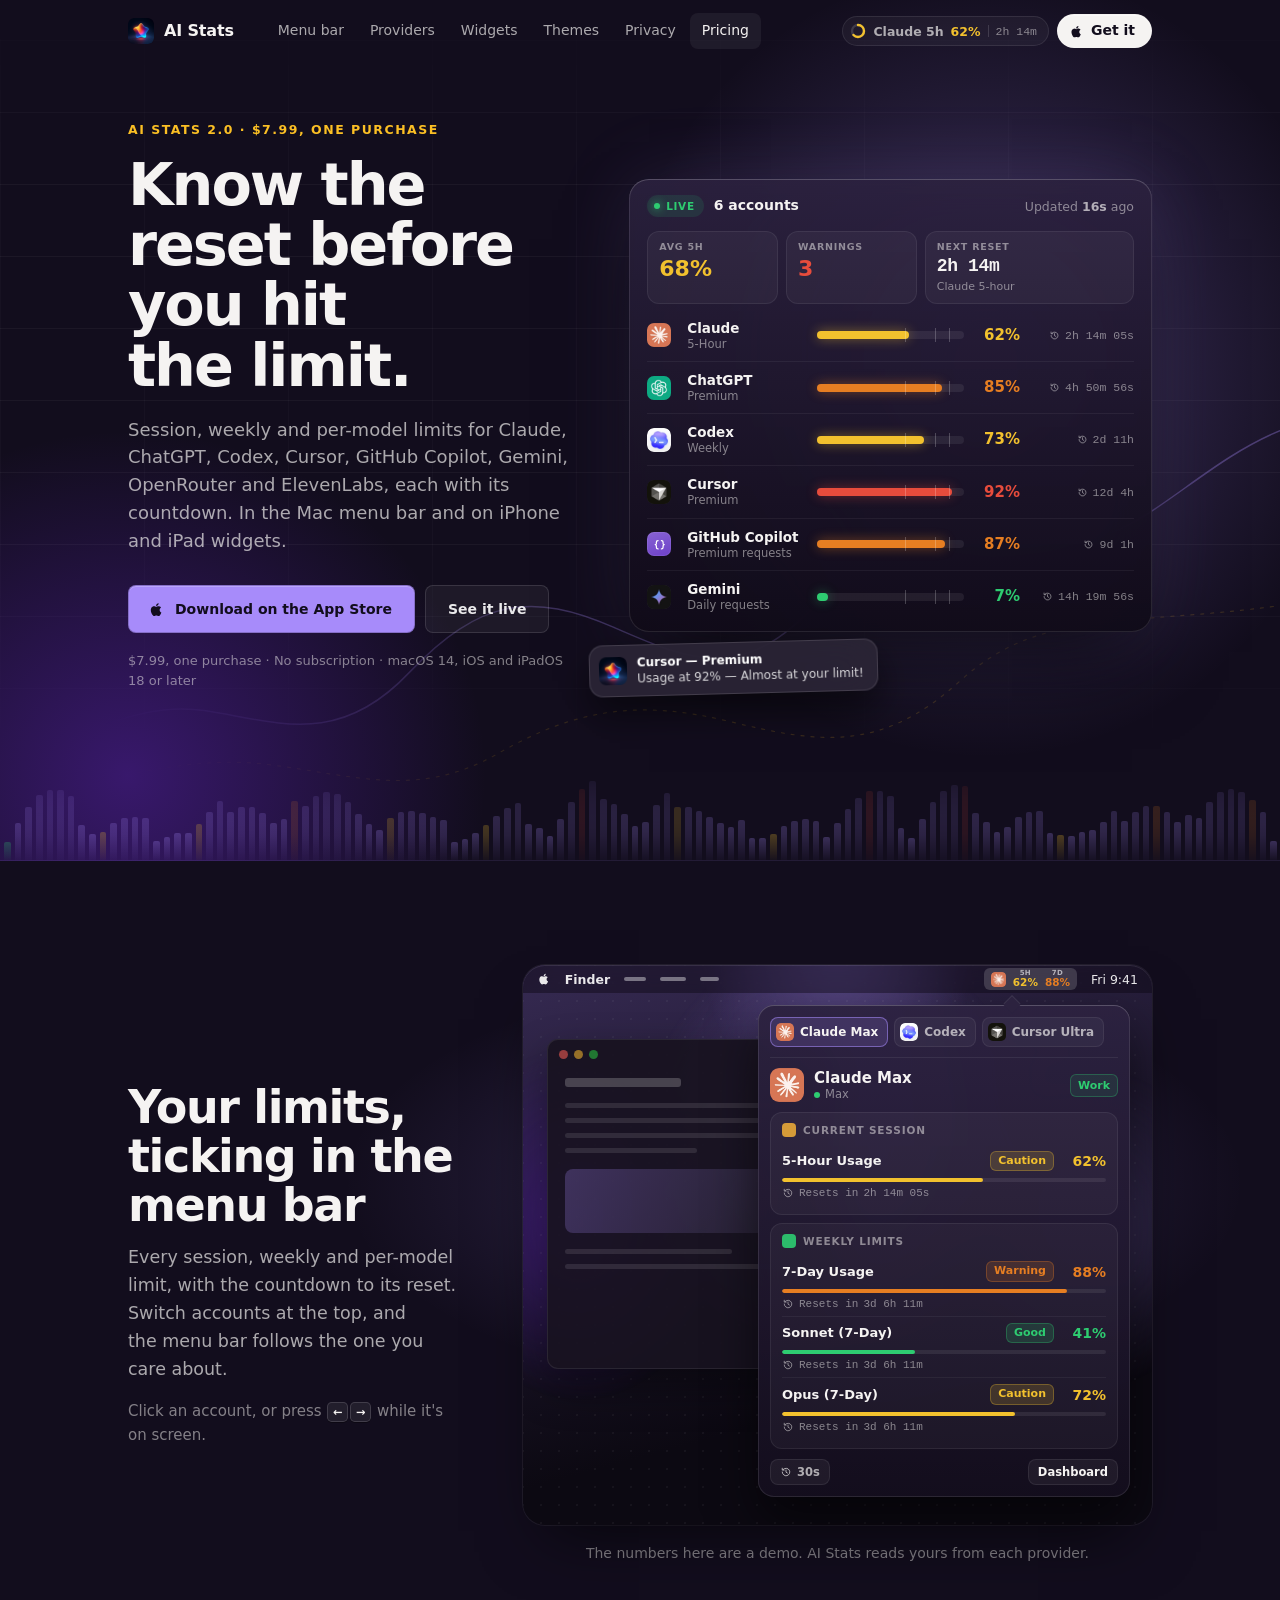
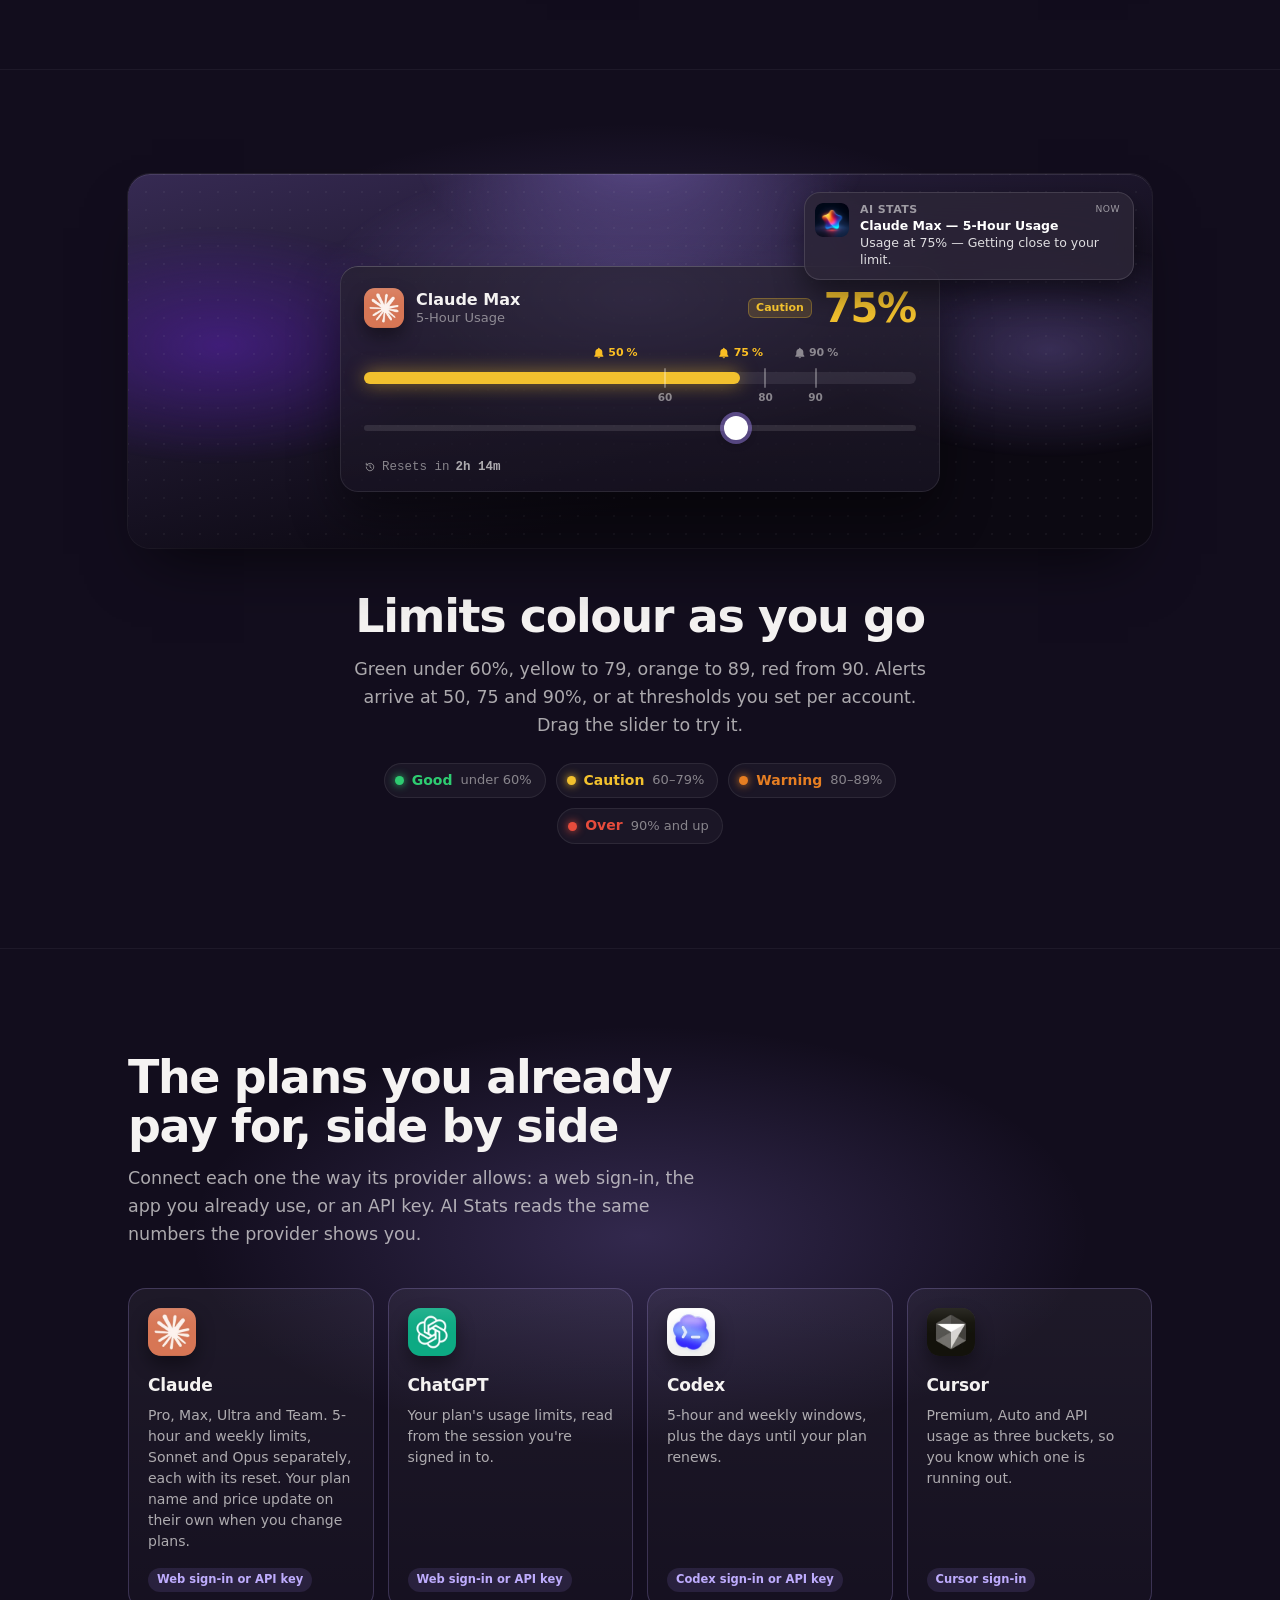
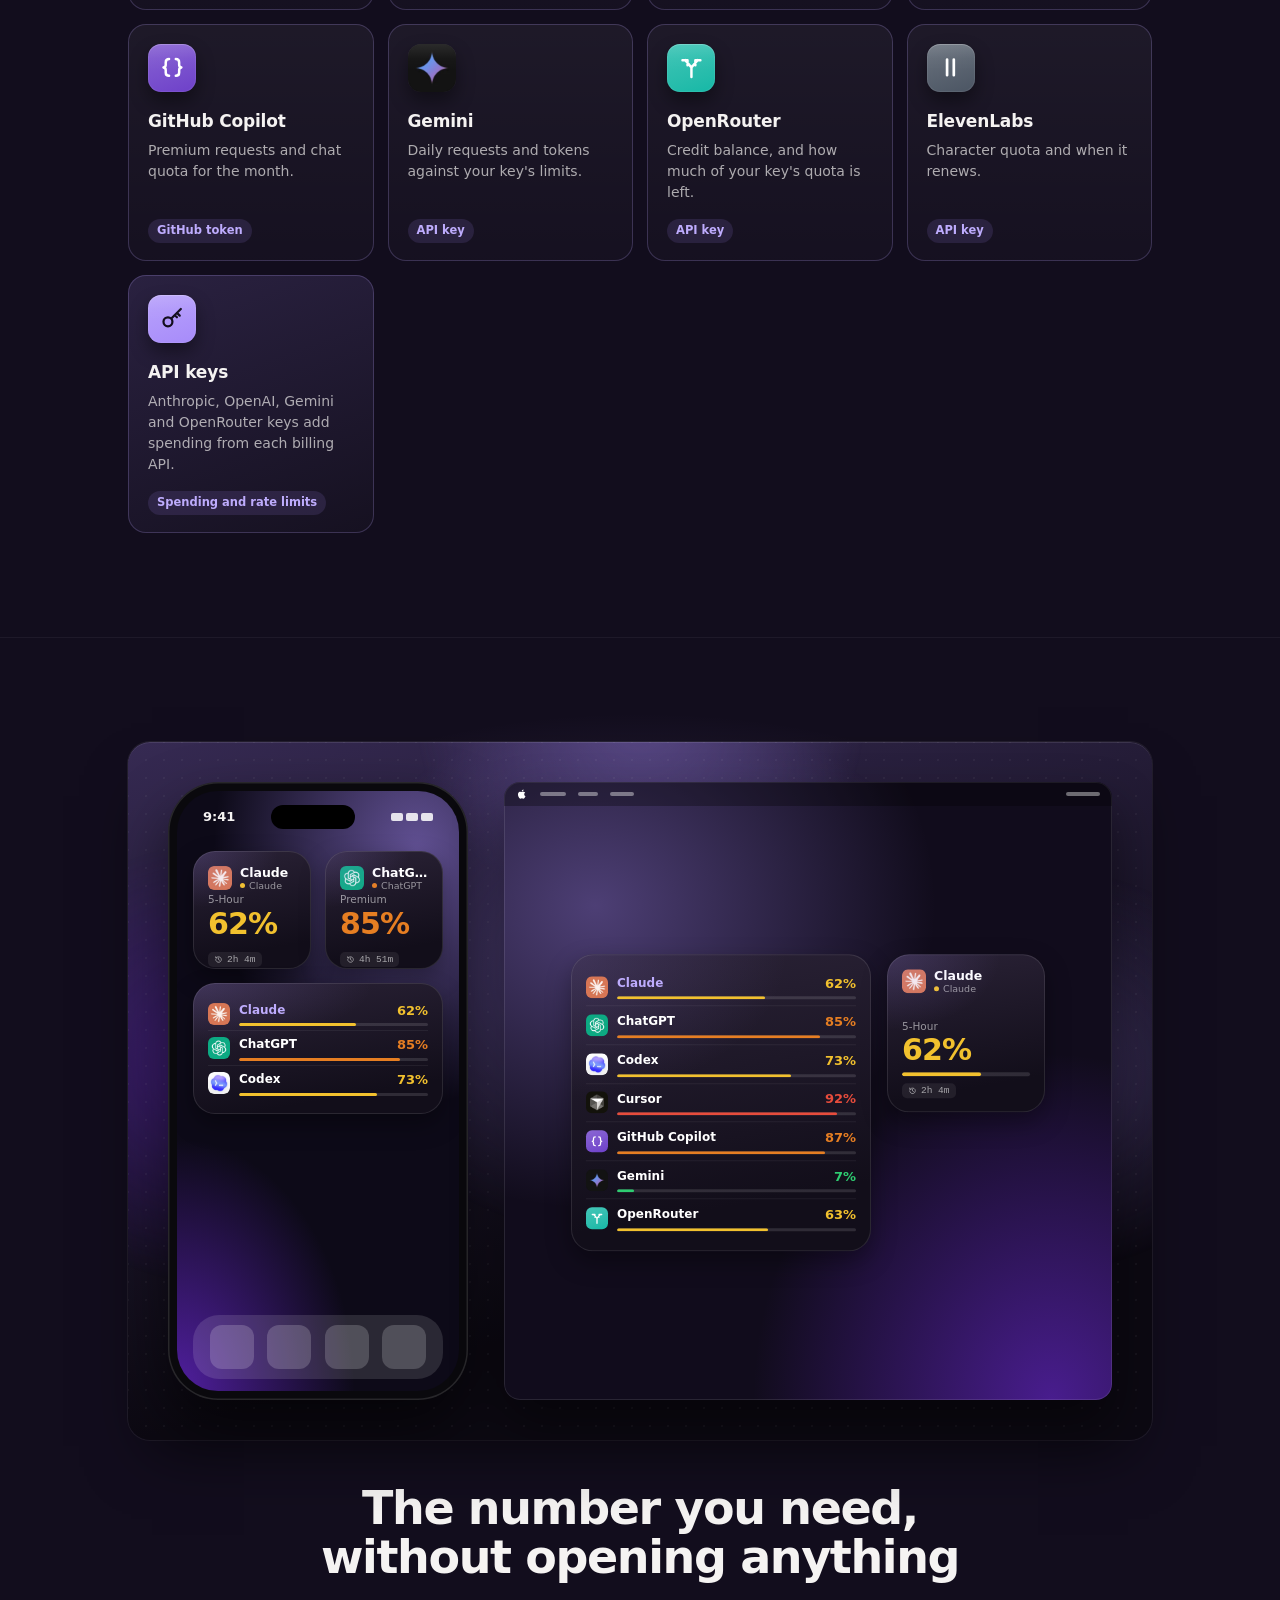
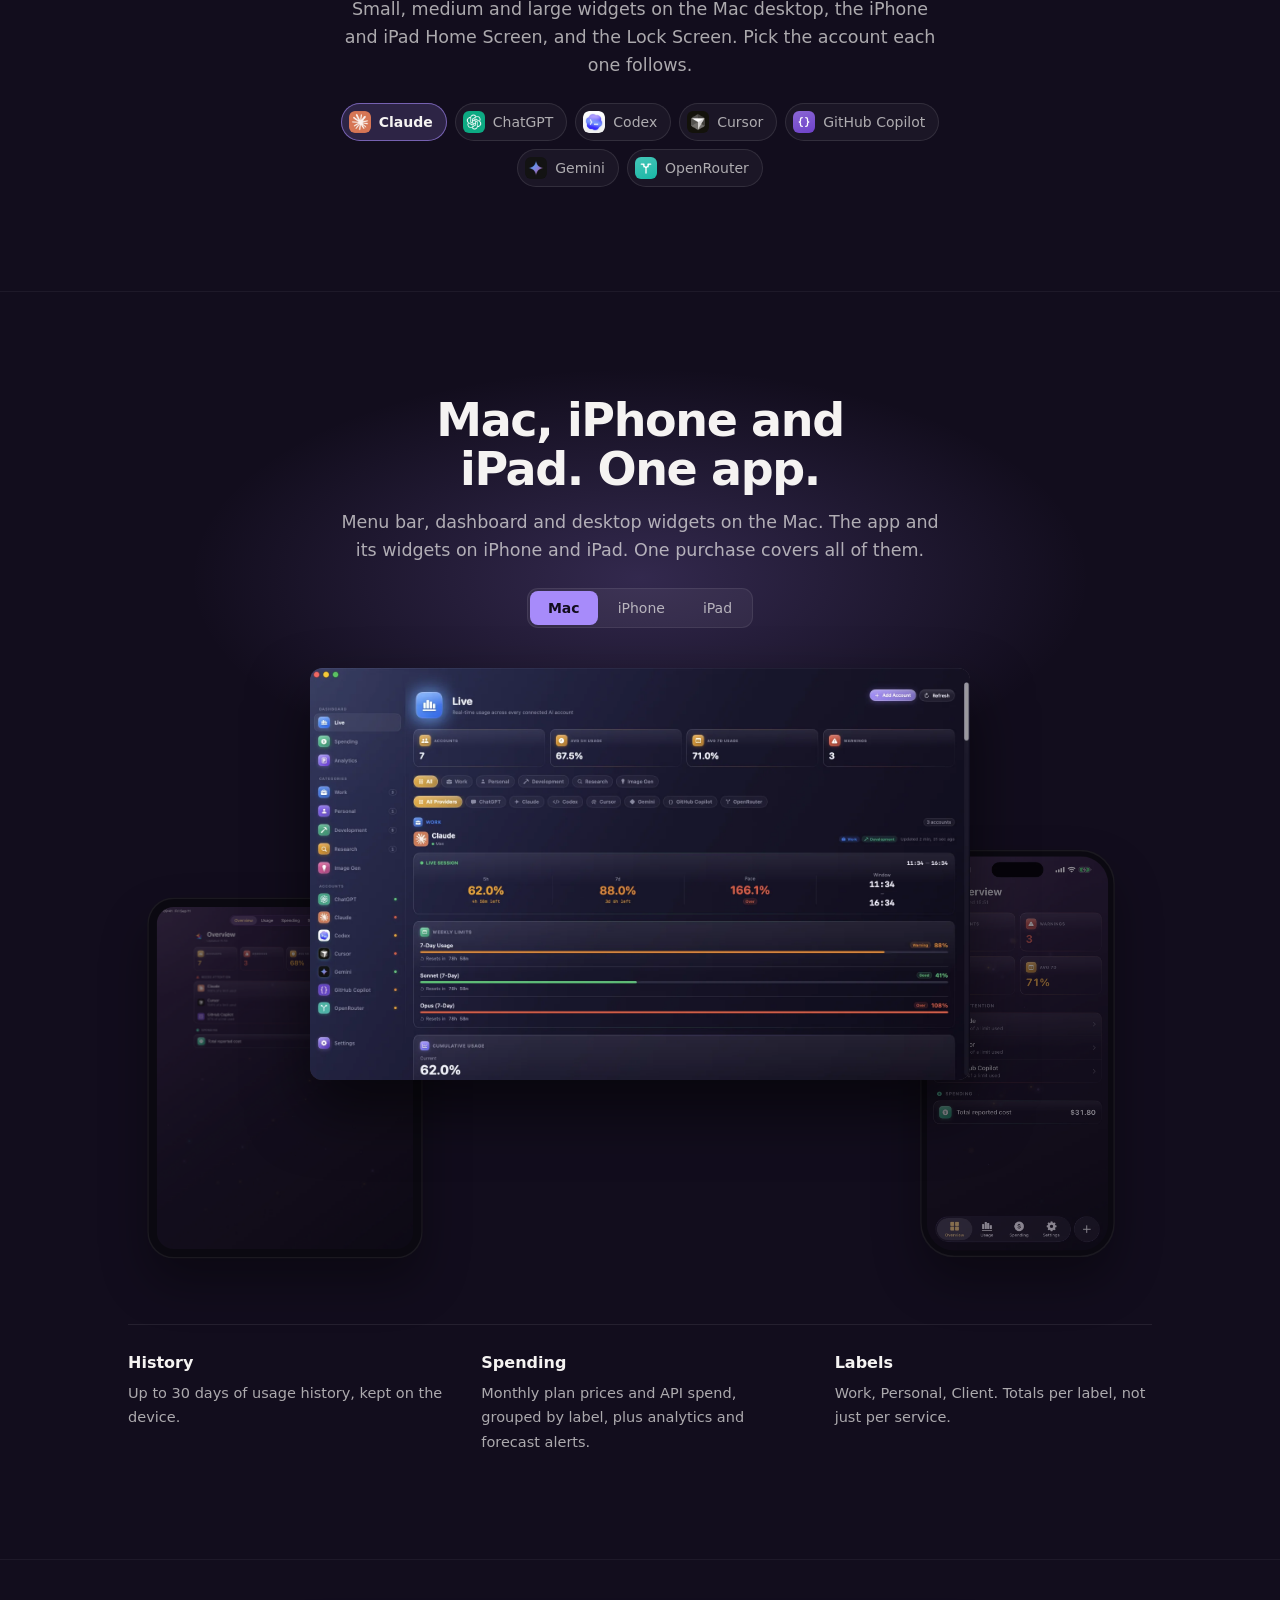
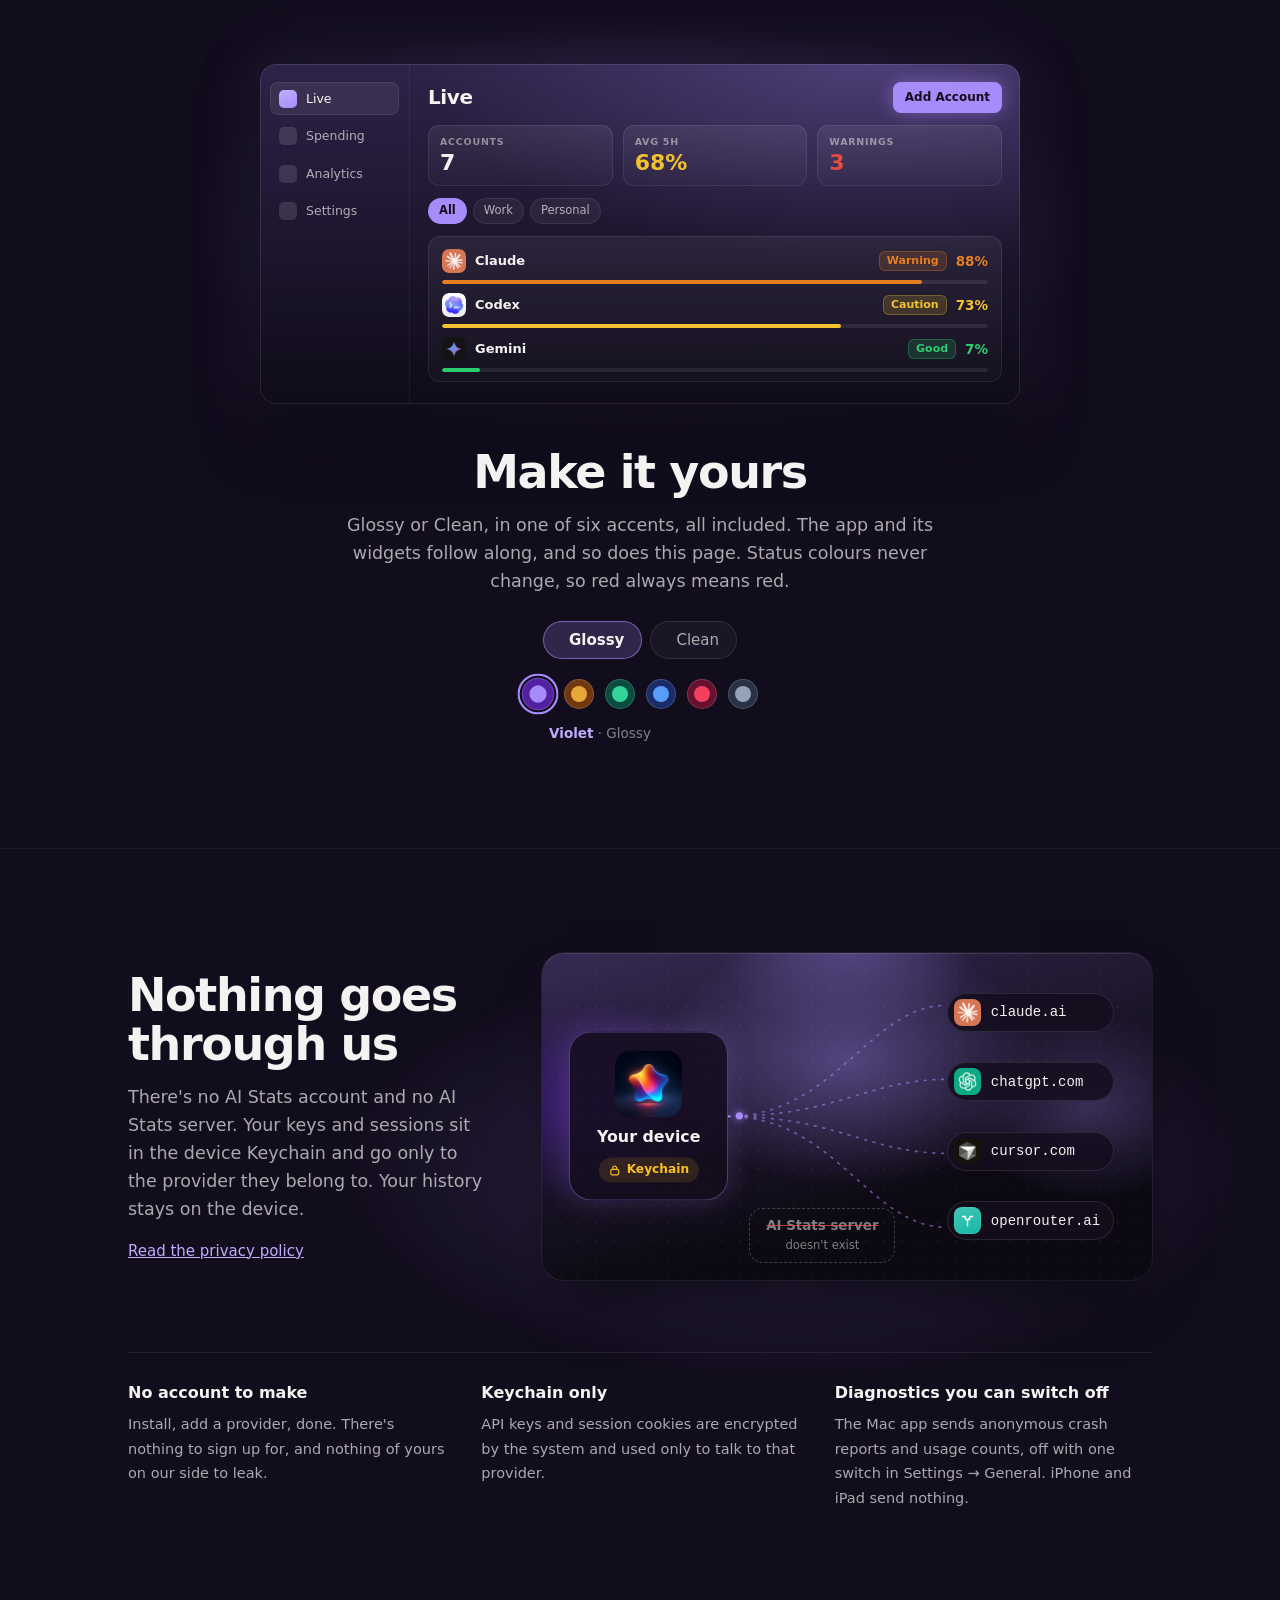
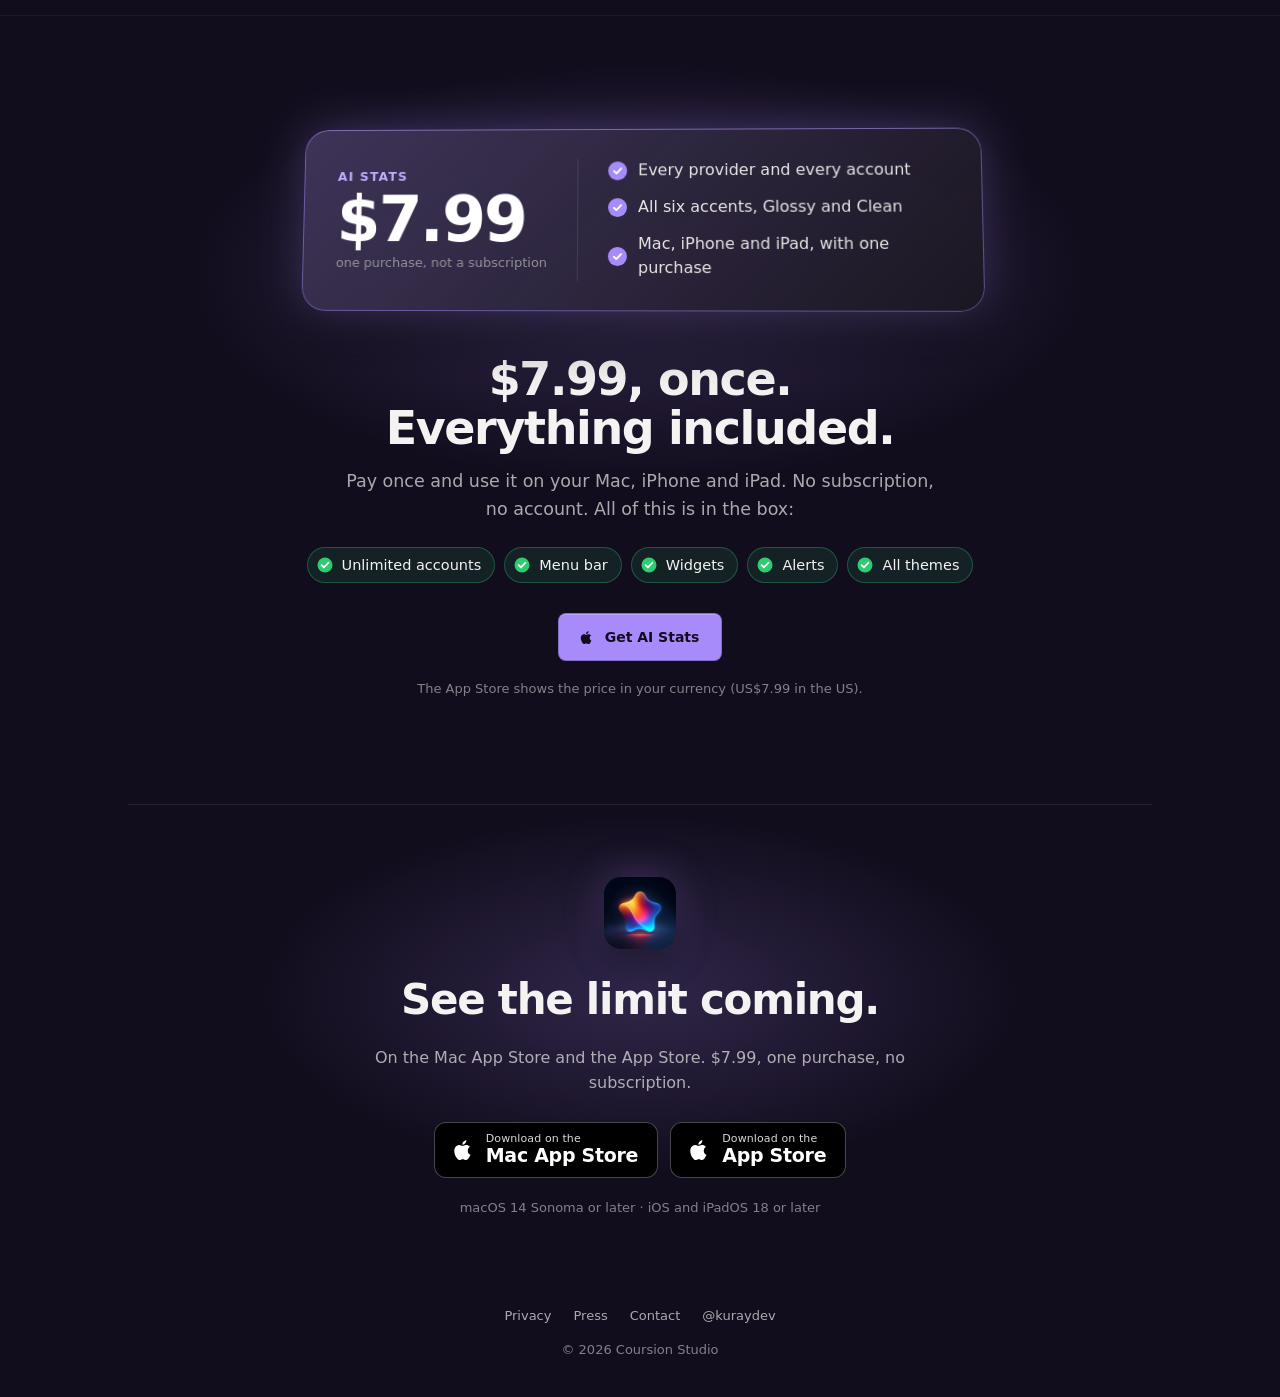
==== commit faab0309: "Refresh site for 2.0.3: paid up front at $7.99, current providers and plan names" ====
--- a/index.html
+++ b/index.html
@@ -4,7 +4,7 @@
   <meta charset="utf-8" />
   <meta name="viewport" content="width=device-width, initial-scale=1" />
   <title>AI Stats — Every AI limit, one glance away</title>
-  <meta name="description" content="AI Stats tracks usage limits, resets and spending across Claude, ChatGPT, Codex, Cursor, GitHub Copilot, Gemini and OpenRouter, in your Mac menu bar and on iPhone and iPad widgets. Free for one account, forever. No AI Stats account, no AI Stats server." />
+  <meta name="description" content="AI Stats tracks usage limits, resets and spending across Claude, ChatGPT, Codex, Cursor, GitHub Copilot, Gemini, OpenRouter and ElevenLabs, in your Mac menu bar and on iPhone and iPad widgets. $7.99, one purchase. No AI Stats account, no AI Stats server." />
   <link rel="canonical" href="https://aistats.coursion.studio/" />
   <meta name="theme-color" content="#120D1D" />
   <link rel="icon" type="image/png" sizes="64x64" href="favicon.png" />
@@ -16,13 +16,13 @@
   <meta property="og:url" content="https://aistats.coursion.studio/" />
   <meta property="og:site_name" content="AI Stats" />
   <meta property="og:title" content="AI Stats 2.0 — Every AI limit, one glance away" />
-  <meta property="og:description" content="Usage limits, reset countdowns and spending for Claude, ChatGPT, Codex, Cursor, GitHub Copilot, Gemini and OpenRouter. Mac, iPhone and iPad. Free for one account, forever." />
+  <meta property="og:description" content="Usage limits, reset countdowns and spending for Claude, ChatGPT, Codex, Cursor, GitHub Copilot, Gemini, OpenRouter and ElevenLabs. Mac, iPhone and iPad. $7.99, one purchase." />
   <meta property="og:image" content="https://aistats.coursion.studio/icon@2x.png" />
   <meta property="og:image:alt" content="The AI Stats app icon" />
   <meta name="twitter:card" content="summary" />
   <meta name="twitter:site" content="@kuraydev" />
   <meta name="twitter:title" content="AI Stats 2.0 — Every AI limit, one glance away" />
-  <meta name="twitter:description" content="Usage limits, resets and spending across your AI accounts, in the Mac menu bar and on iPhone and iPad widgets. Free for one account, forever." />
+  <meta name="twitter:description" content="Usage limits, resets and spending across your AI accounts, in the Mac menu bar and on iPhone and iPad widgets. $7.99, one purchase." />
   <meta name="twitter:image" content="https://aistats.coursion.studio/icon@2x.png" />
   <script type="application/ld+json">
   {
@@ -34,12 +34,12 @@
     "applicationCategory": "UtilitiesApplication",
     "operatingSystem": "macOS 14 or later, iOS 18 or later, iPadOS 18 or later",
     "downloadUrl": "https://apps.apple.com/app/id6762005507",
-    "offers": { "@type": "Offer", "price": "0", "priceCurrency": "USD" },
+    "offers": { "@type": "Offer", "price": "7.99", "priceCurrency": "USD" },
     "publisher": { "@type": "Organization", "name": "Coursion Studio" }
   }
   </script>
   <script>document.documentElement.classList.add("js");window.__rv=setTimeout(function(){document.documentElement.classList.add("reveal-all")},4000);</script>
-  <script defer src="home.js?v=cacb8376cc"></script>
+  <script defer src="home.js?v=203"></script>
   <script defer src="https://polaris-backend-489776622782.europe-west1.run.app/api/v1/analytics/t.js" data-site="aistats.coursion.studio"></script>
 </head>
 <body class="home">
@@ -68,7 +68,7 @@
       </nav>
       <div class="bar-act">
         <a class="bar-live js-bar-live" href="#top" aria-label="Demo: Claude 5-hour limit at 62%, resets in 2 hours 14 minutes"><svg class="bl-ring" viewBox="0 0 20 20" aria-hidden="true"><circle cx="10" cy="10" r="7.5" pathLength="100"/><circle class="v" cx="10" cy="10" r="7.5" pathLength="100"/></svg><span class="bl-name">Claude 5h</span><b class="js-bl-pct" data-s="caution">62%</b><span class="bl-sep" aria-hidden="true"></span><span class="bl-reset js-bl-reset">2h 14m</span></a>
-        <a class="bar-btn bar-get" href="https://apps.apple.com/app/id6762005507"><svg aria-hidden="true"><use href="#g-apple"/></svg>Get it free</a>
+        <a class="bar-btn bar-get" href="https://apps.apple.com/app/id6762005507"><svg aria-hidden="true"><use href="#g-apple"/></svg>Get it</a>
         <button class="bar-menu js-bar-menu" type="button" aria-expanded="false" aria-controls="bar-sheet" aria-label="Menu"><svg viewBox="0 0 24 24" fill="none" stroke="currentColor" stroke-width="2" stroke-linecap="round" aria-hidden="true"><path class="l1" d="M5 9h14"/><path class="l2" d="M5 15h14"/></svg></button>
       </div>
     </div>
@@ -95,14 +95,14 @@
       <div class="bar-space"></div>
       <div class="hero-split">
         <div class="hero-text">
-          <p class="eyebrow rise">AI Stats 2.0 · Free to download</p>
+          <p class="eyebrow rise">AI Stats 2.0 · $7.99, one purchase</p>
           <h1 class="rise" style="--d:.06s">Know the reset before you hit the limit.</h1>
-          <p class="sub rise" style="--d:.12s">Session, weekly and per-model limits for Claude, ChatGPT, Codex, Cursor, GitHub Copilot, Gemini and OpenRouter, each with its countdown. In the Mac menu bar and on iPhone and iPad widgets.</p>
+          <p class="sub rise" style="--d:.12s">Session, weekly and per-model limits for Claude, ChatGPT, Codex, Cursor, GitHub Copilot, Gemini, OpenRouter and ElevenLabs, each with its countdown. In the Mac menu bar and on iPhone and iPad widgets.</p>
           <div class="cta-row rise" style="--d:.18s">
             <a class="btn primary" href="https://apps.apple.com/app/id6762005507"><svg class="btn-ico" aria-hidden="true"><use href="#g-apple"/></svg>Download on the App Store</a>
             <a class="btn outline" href="#live">See it live</a>
           </div>
-          <p class="req-note rise" style="--d:.22s">One account free forever · macOS 14, iOS and iPadOS 18 or later</p>
+          <p class="req-note rise" style="--d:.22s">$7.99, one purchase · No subscription · macOS 14, iOS and iPadOS 18 or later</p>
         </div>
         <div class="hero-board rise" style="--d:.1s">
           <div class="lb" role="img" aria-label="Demo dashboard: six AI accounts with their usage bars, colour-coded by status, and the time until each limit resets.">
@@ -196,7 +196,7 @@
               <div class="pop-tabs js-pop-tabs" role="tablist" aria-label="Accounts"></div>
               <div class="pop-head">
                 <span class="pop-logo js-pop-logo" aria-hidden="true"></span>
-                <span class="pop-name"><b class="js-pop-name">Claude Max</b><small><i class="dot"></i><span class="js-pop-plan">Max 20x</span></small></span>
+                <span class="pop-name"><b class="js-pop-name">Claude Max</b><small><i class="dot"></i><span class="js-pop-plan">Max</span></small></span>
                 <span class="pop-tag js-pop-tag">Work</span>
               </div>
               <div class="pop-cards js-pop-cards"></div>
@@ -264,13 +264,14 @@
           <p class="rise" style="--d:.06s">Connect each one the way its provider allows: a web sign-in, the app you already use, or an API key. AI Stats reads the same numbers the provider shows you.</p>
         </div>
         <ul class="pv-grid">
-          <li class="pv rise" style="--d:.06s"><span class="tile logo"><img src="img/claude.webp" alt="" width="48" height="48" loading="lazy" /></span><h3>Claude</h3><p>5-hour and weekly limits, Sonnet and Opus separately, each with its reset.</p><span class="pv-how">Web sign-in or API key</span></li>
+          <li class="pv rise" style="--d:.06s"><span class="tile logo"><img src="img/claude.webp" alt="" width="48" height="48" loading="lazy" /></span><h3>Claude</h3><p>Pro, Max, Ultra and Team. 5-hour and weekly limits, Sonnet and Opus separately, each with its reset. Your plan name and price update on their own when you change plans.</p><span class="pv-how">Web sign-in or API key</span></li>
           <li class="pv rise" style="--d:.09s"><span class="tile logo"><img src="img/chatgpt.webp" alt="" width="48" height="48" loading="lazy" /></span><h3>ChatGPT</h3><p>Your plan's usage limits, read from the session you're signed in to.</p><span class="pv-how">Web sign-in or API key</span></li>
           <li class="pv rise" style="--d:.12s"><span class="tile logo"><img src="img/codex.webp" alt="" width="48" height="48" loading="lazy" /></span><h3>Codex</h3><p>5-hour and weekly windows, plus the days until your plan renews.</p><span class="pv-how">Codex sign-in or API key</span></li>
           <li class="pv rise" style="--d:.15s"><span class="tile logo"><img src="img/cursor.webp" alt="" width="48" height="48" loading="lazy" /></span><h3>Cursor</h3><p>Premium, Auto and API usage as three buckets, so you know which one is running out.</p><span class="pv-how">Cursor sign-in</span></li>
           <li class="pv rise" style="--d:.18s"><span class="tile logo glyph" style="--g:#6E40C9"><svg><use href="#g-copilot"/></svg></span><h3>GitHub Copilot</h3><p>Premium requests and chat quota for the month.</p><span class="pv-how">GitHub token</span></li>
           <li class="pv rise" style="--d:.21s"><span class="tile logo"><img src="img/gemini.webp" alt="" width="48" height="48" loading="lazy" /></span><h3>Gemini</h3><p>Daily requests and tokens against your key's limits.</p><span class="pv-how">API key</span></li>
           <li class="pv rise" style="--d:.24s"><span class="tile logo glyph" style="--g:#14B8A6"><svg><use href="#g-openrouter"/></svg></span><h3>OpenRouter</h3><p>Credit balance, and how much of your key's quota is left.</p><span class="pv-how">API key</span></li>
+          <li class="pv rise" style="--d:.255s"><span class="tile logo glyph" style="--g:#4B5563"><svg viewBox="0 0 24 24" fill="none" stroke="currentColor" stroke-width="2.4" stroke-linecap="round"><path d="M9 5v14M15 5v14"/></svg></span><h3>ElevenLabs</h3><p>Character quota and when it renews.</p><span class="pv-how">API key</span></li>
           <li class="pv pv-api rise" style="--d:.27s"><span class="tile logo glyph key"><svg viewBox="0 0 24 24" fill="none" stroke="currentColor" stroke-width="2" stroke-linecap="round" stroke-linejoin="round"><circle cx="8" cy="15" r="4"/><path d="m11 12 8.5-8.5M16 7l2.5 2.5M14 9l2 2"/></svg></span><h3>API keys</h3><p>Anthropic, OpenAI, Gemini and OpenRouter keys add spending from each billing API.</p><span class="pv-how">Spending and rate limits</span></li>
         </ul>
       </div>
@@ -315,7 +316,7 @@
       <div class="container">
         <div class="sec-head center first">
           <h2 id="dv-title" class="rise">Mac, iPhone and iPad. One app.</h2>
-          <p class="rise" style="--d:.06s">Menu bar, dashboard and desktop widgets on the Mac. The app and its widgets on iPhone and iPad. One download, and Pro unlocks on all of them.</p>
+          <p class="rise" style="--d:.06s">Menu bar, dashboard and desktop widgets on the Mac. The app and its widgets on iPhone and iPad. One purchase covers all of them.</p>
           <div class="seg rise js-dev-seg" style="--d:.1s" role="tablist" aria-label="Device">
             <button type="button" role="tab" id="tab-mac" aria-selected="true" aria-controls="dev-stage" data-dev="mac">Mac</button>
             <button type="button" role="tab" id="tab-iphone" aria-selected="false" aria-controls="dev-stage" data-dev="iphone" tabindex="-1">iPhone</button>
@@ -328,8 +329,8 @@
           <figure class="dev dev-ipad"><div class="dev-tab"><img src="img/shot-ipad.webp" alt="AI Stats on iPad: the Overview tab." width="1032" height="1376" loading="lazy" /></div></figure>
         </div>
         <ul class="dev-facts">
-          <li class="rise" style="--d:.06s"><b>History</b><span>Usage over days and weeks, kept on the device.</span></li>
-          <li class="rise" style="--d:.1s"><b>Spending</b><span>Monthly plan prices and API spend, grouped by label.</span></li>
+          <li class="rise" style="--d:.06s"><b>History</b><span>Up to 30 days of usage history, kept on the device.</span></li>
+          <li class="rise" style="--d:.1s"><b>Spending</b><span>Monthly plan prices and API spend, grouped by label, plus analytics and forecast alerts.</span></li>
           <li class="rise" style="--d:.14s"><b>Labels</b><span>Work, Personal, Client. Totals per label, not just per service.</span></li>
         </ul>
       </div>
@@ -362,13 +363,13 @@
         </div>
         <div class="sec-head center">
           <h2 id="th-title" class="rise" style="--d:.08s">Make it yours</h2>
-          <p class="rise" style="--d:.14s">Glossy or Clean, in one of six accents. The app and its widgets follow along, and so does this page. Status colours never change, so red always means red.</p>
+          <p class="rise" style="--d:.14s">Glossy or Clean, in one of six accents, all included. The app and its widgets follow along, and so does this page. Status colours never change, so red always means red.</p>
           <div class="materials rise" style="--d:.2s" role="radiogroup" aria-label="Style">
             <button type="button" class="mat" role="radio" aria-checked="true" data-style="glossy"><svg viewBox="0 0 24 24" fill="none" stroke="currentColor" stroke-width="1.8" aria-hidden="true"><circle cx="12" cy="12" r="8"/><path d="M12 4a8 8 0 0 1 0 16z" fill="currentColor"/></svg>Glossy</button>
             <button type="button" class="mat" role="radio" aria-checked="false" data-style="clean" tabindex="-1"><svg viewBox="0 0 24 24" fill="none" stroke="currentColor" stroke-width="1.8" stroke-linecap="round" aria-hidden="true"><rect x="3.5" y="4.5" width="17" height="15" rx="2.5"/><path d="M7.5 9h9M7.5 12.5h9M7.5 16h5"/></svg>Clean</button>
           </div>
           <div class="swatches rise js-swatches" style="--d:.24s" role="radiogroup" aria-label="Accent colour"></div>
-          <p class="swatch-name js-swatch-name" aria-live="polite"><b>Violet</b> · Free</p>
+          <p class="swatch-name js-swatch-name" aria-live="polite"><b>Violet</b></p>
         </div>
       </div>
     </section>
@@ -426,33 +427,33 @@
         <div class="price-stage rise">
           <div class="price-card">
             <div class="price-main">
-              <span class="price-lbl">AI Stats Pro</span>
-              <span class="price-num">Once</span>
+              <span class="price-lbl">AI Stats</span>
+              <span class="price-num">$7.99</span>
               <span class="price-once">one purchase, not a subscription</span>
             </div>
             <span class="price-rule" aria-hidden="true"></span>
             <ul class="price-list">
-              <li>Every account, side by side</li>
-              <li>Five more accents: Gold, Emerald, Blue, Rose and Slate</li>
-              <li>Mac, iPhone and iPad, with Family Sharing</li>
+              <li>Every provider and every account</li>
+              <li>All six accents, Glossy and Clean</li>
+              <li>Mac, iPhone and iPad, with one purchase</li>
             </ul>
             <span class="shimmer" aria-hidden="true"></span>
           </div>
         </div>
         <div class="sec-head center">
-          <h2 id="price-title" class="rise" style="--d:.08s">Free for your first account</h2>
-          <p class="rise" style="--d:.14s">Download AI Stats free and track one account for as long as you like. Pro is for when you have more than one. These stay free forever:</p>
+          <h2 id="price-title" class="rise" style="--d:.08s">$7.99, once. Everything included.</h2>
+          <p class="rise" style="--d:.14s">Pay once and use it on your Mac, iPhone and iPad. No subscription, no account. All of this is in the box:</p>
           <ul class="free-chips rise" style="--d:.2s">
-            <li><svg aria-hidden="true"><use href="#g-check"/></svg>One account</li>
+            <li><svg aria-hidden="true"><use href="#g-check"/></svg>Unlimited accounts</li>
             <li><svg aria-hidden="true"><use href="#g-check"/></svg>Menu bar</li>
             <li><svg aria-hidden="true"><use href="#g-check"/></svg>Widgets</li>
             <li><svg aria-hidden="true"><use href="#g-check"/></svg>Alerts</li>
-            <li><svg aria-hidden="true"><use href="#g-check"/></svg>Violet theme</li>
+            <li><svg aria-hidden="true"><use href="#g-check"/></svg>All themes</li>
           </ul>
           <div class="cta-row center rise" style="--d:.24s">
-            <a class="btn primary" href="https://apps.apple.com/app/id6762005507"><svg class="btn-ico" aria-hidden="true"><use href="#g-apple"/></svg>Download free</a>
-          </div>
-          <p class="fine rise" style="--d:.28s">The App Store shows Pro's price in your currency (US$7.99 in the US). Bought AI Stats before 2.0? You keep everything.</p>
+            <a class="btn primary" href="https://apps.apple.com/app/id6762005507"><svg class="btn-ico" aria-hidden="true"><use href="#g-apple"/></svg>Get AI Stats</a>
+          </div>
+          <p class="fine rise" style="--d:.28s">The App Store shows the price in your currency (US$7.99 in the US).</p>
         </div>
       </div>
     </section>
@@ -461,7 +462,7 @@
       <section id="download" class="cta-band">
         <img class="cta-icon" src="img/app-icon.webp" alt="" width="72" height="72" loading="lazy" />
         <h2>See the limit coming.</h2>
-        <p class="lede">Free on the Mac App Store and the App Store. One account free forever, and one purchase for the rest.</p>
+        <p class="lede">On the Mac App Store and the App Store. $7.99, one purchase, no subscription.</p>
         <div class="badges">
           <a class="badge" href="https://apps.apple.com/app/id6762005507"><svg aria-hidden="true"><use href="#g-apple"/></svg><span><small>Download on the</small><b>Mac App Store</b></span></a>
           <a class="badge" href="https://apps.apple.com/app/id6762005507"><svg aria-hidden="true"><use href="#g-apple"/></svg><span><small>Download on the</small><b>App Store</b></span></a>
